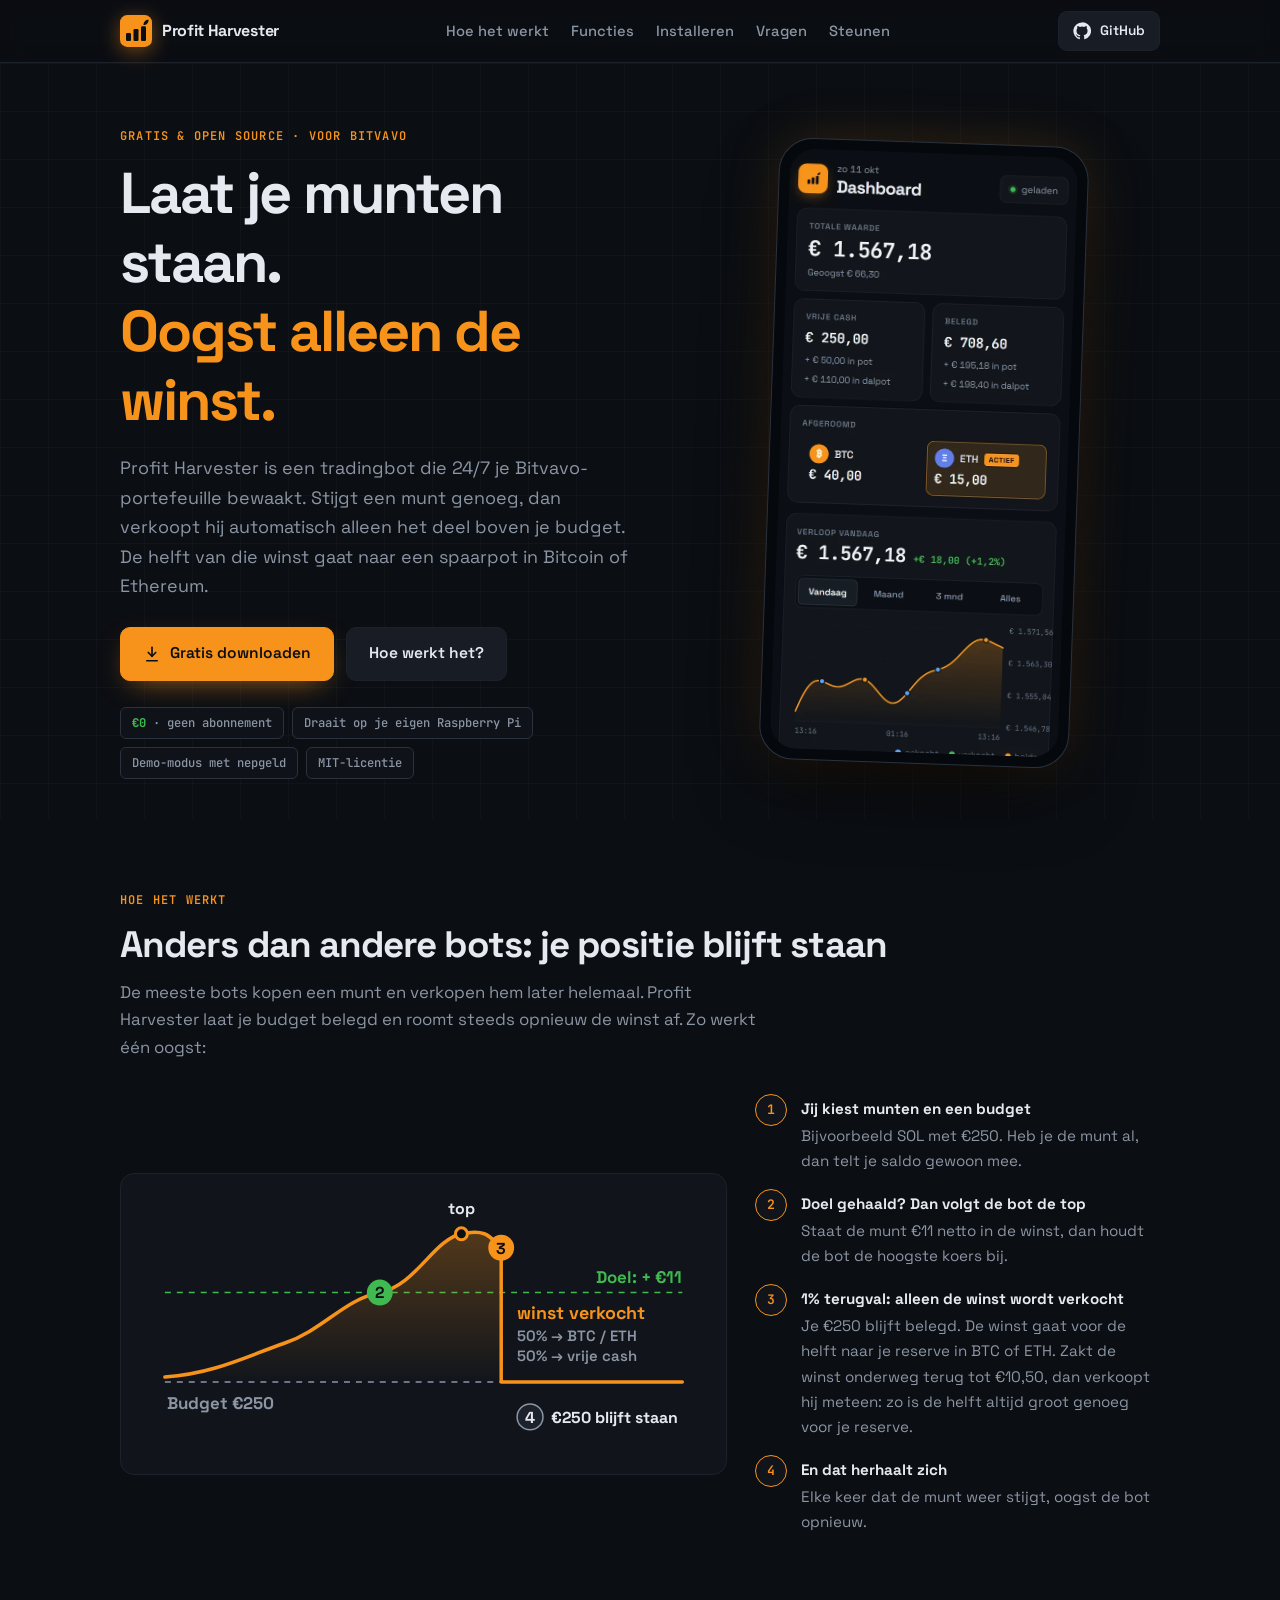
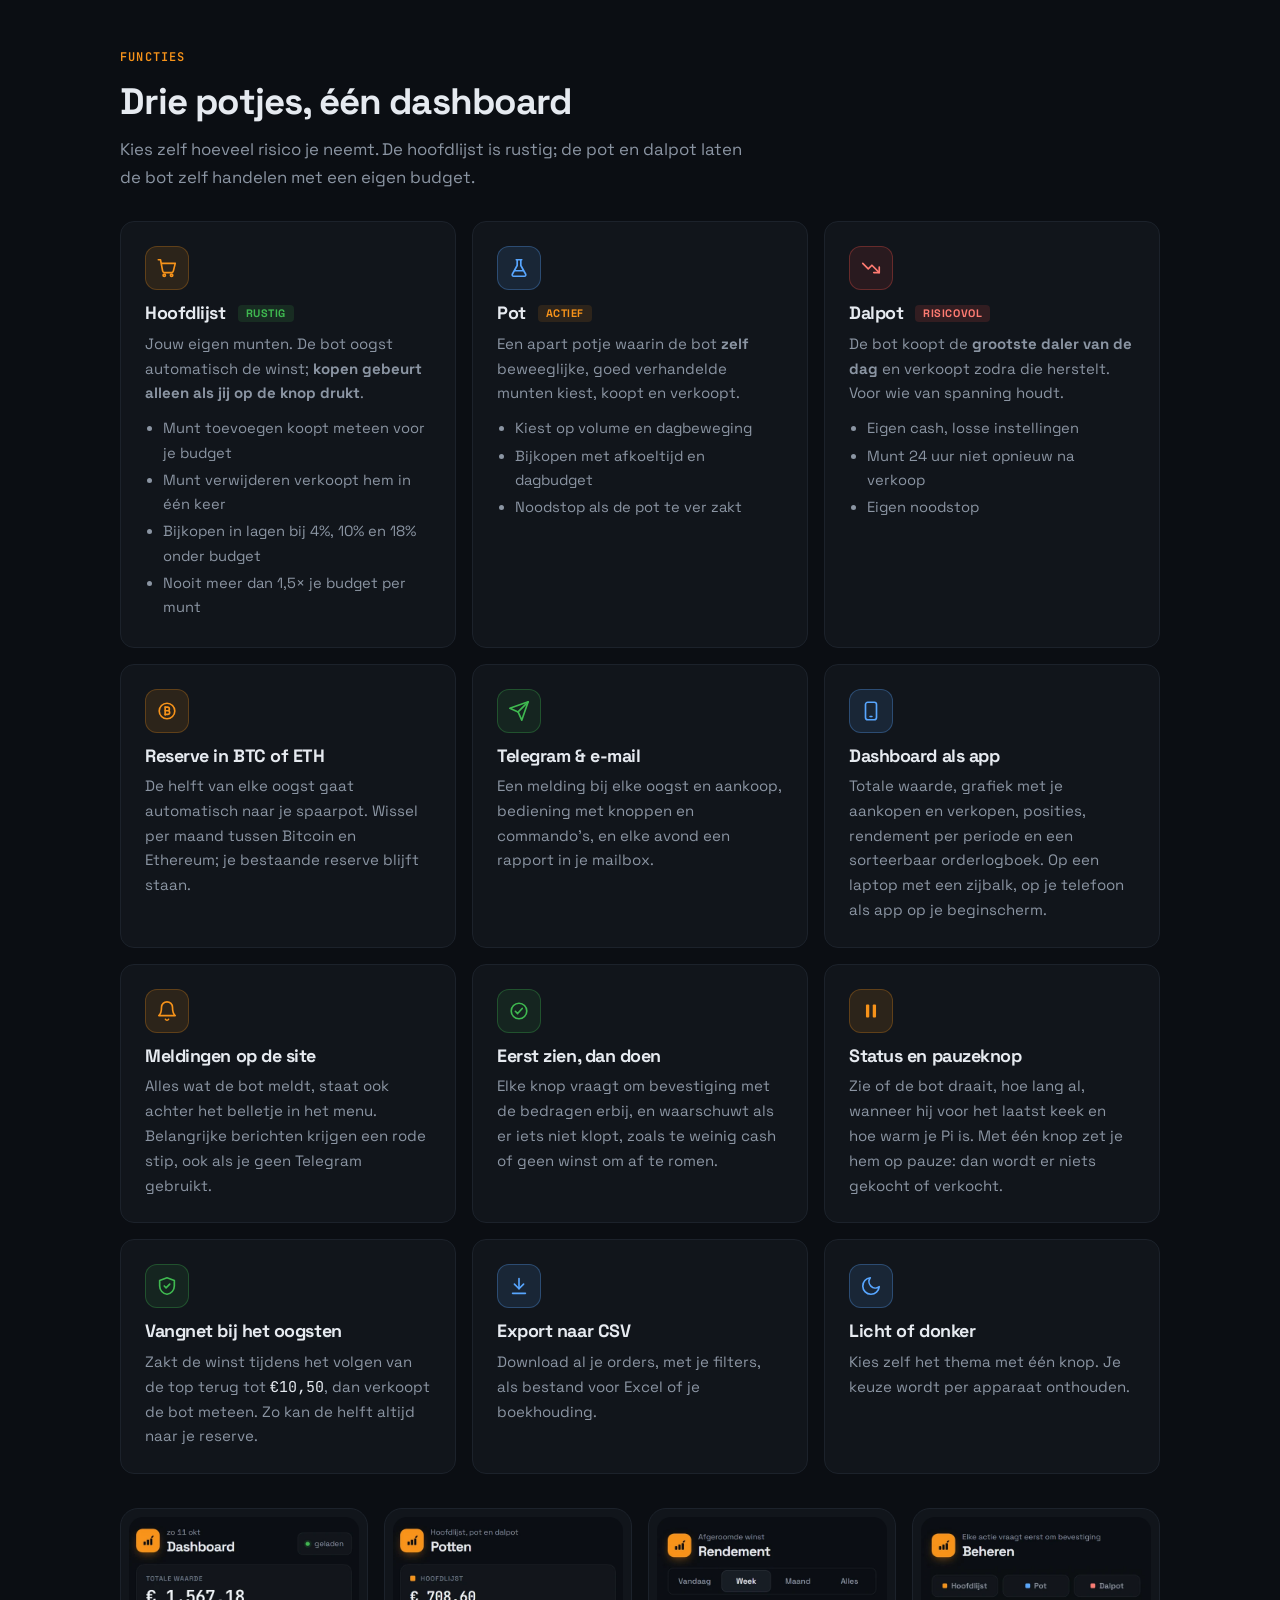
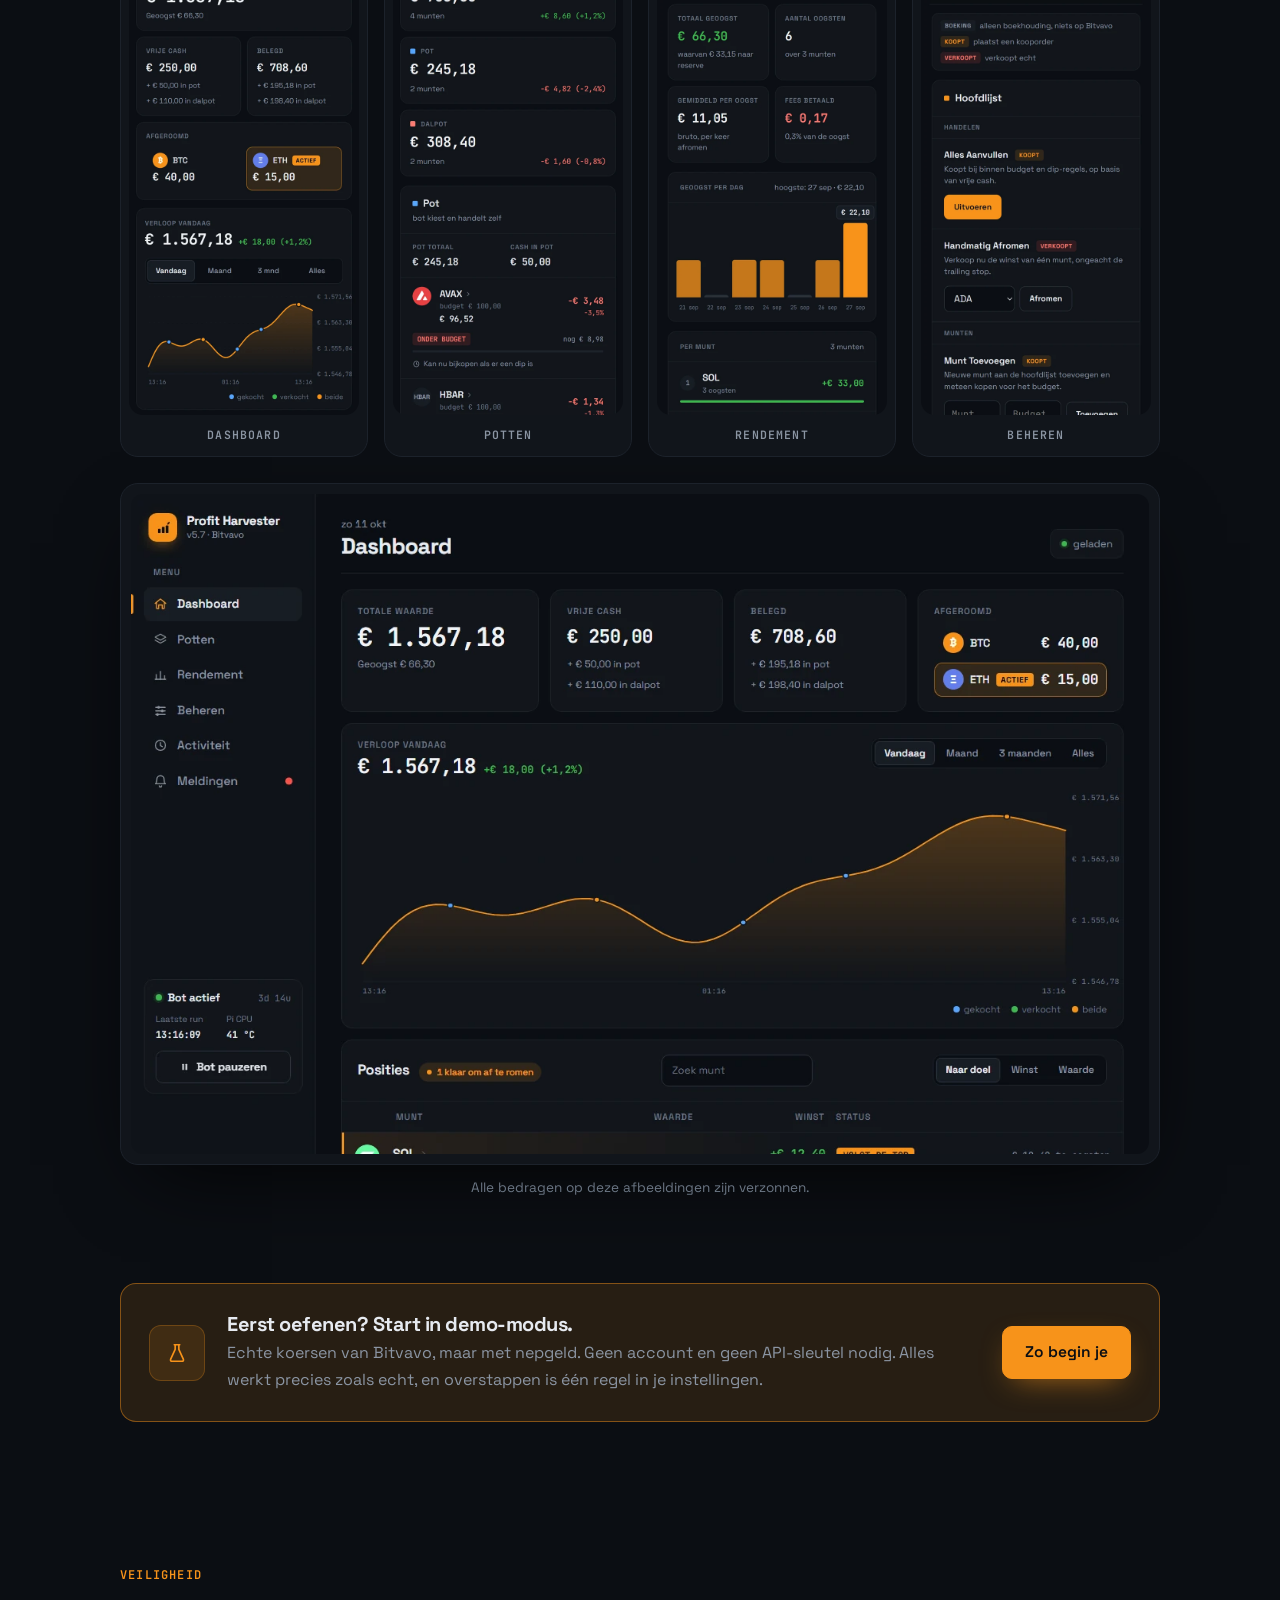
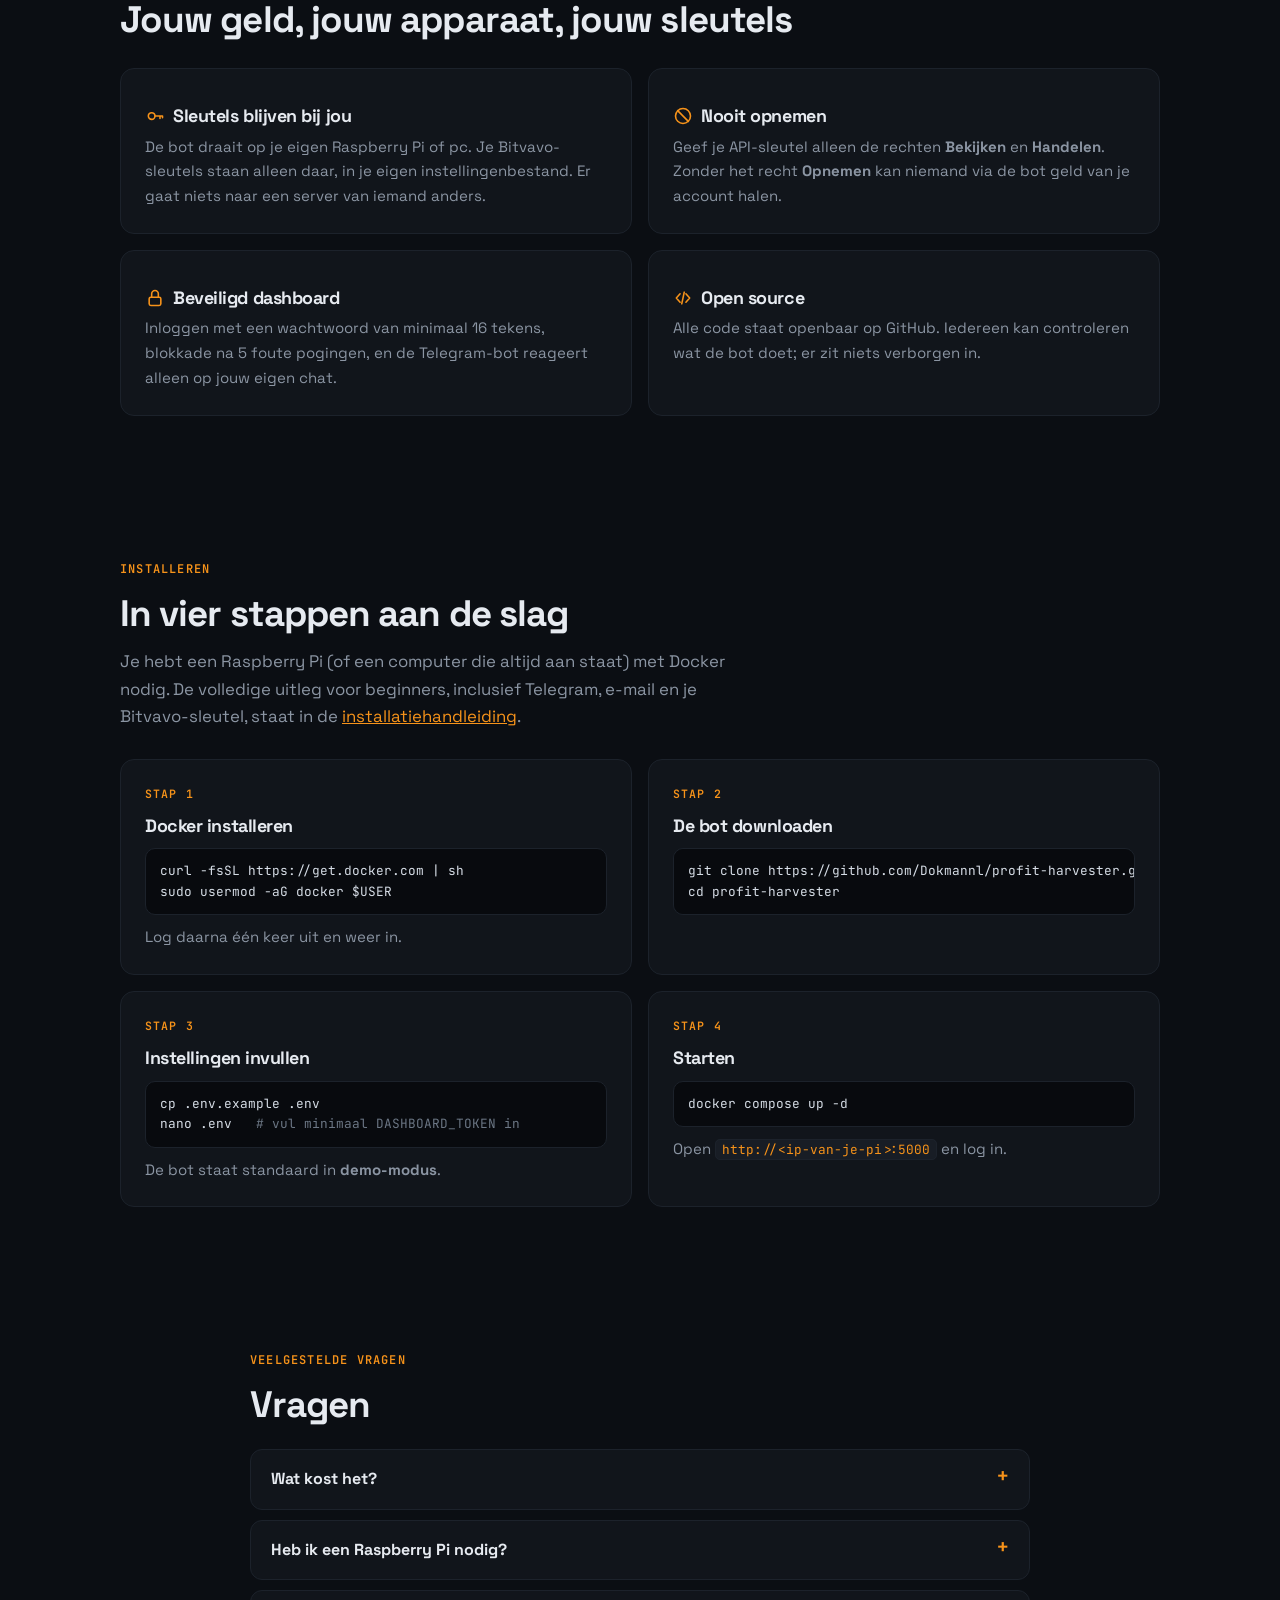
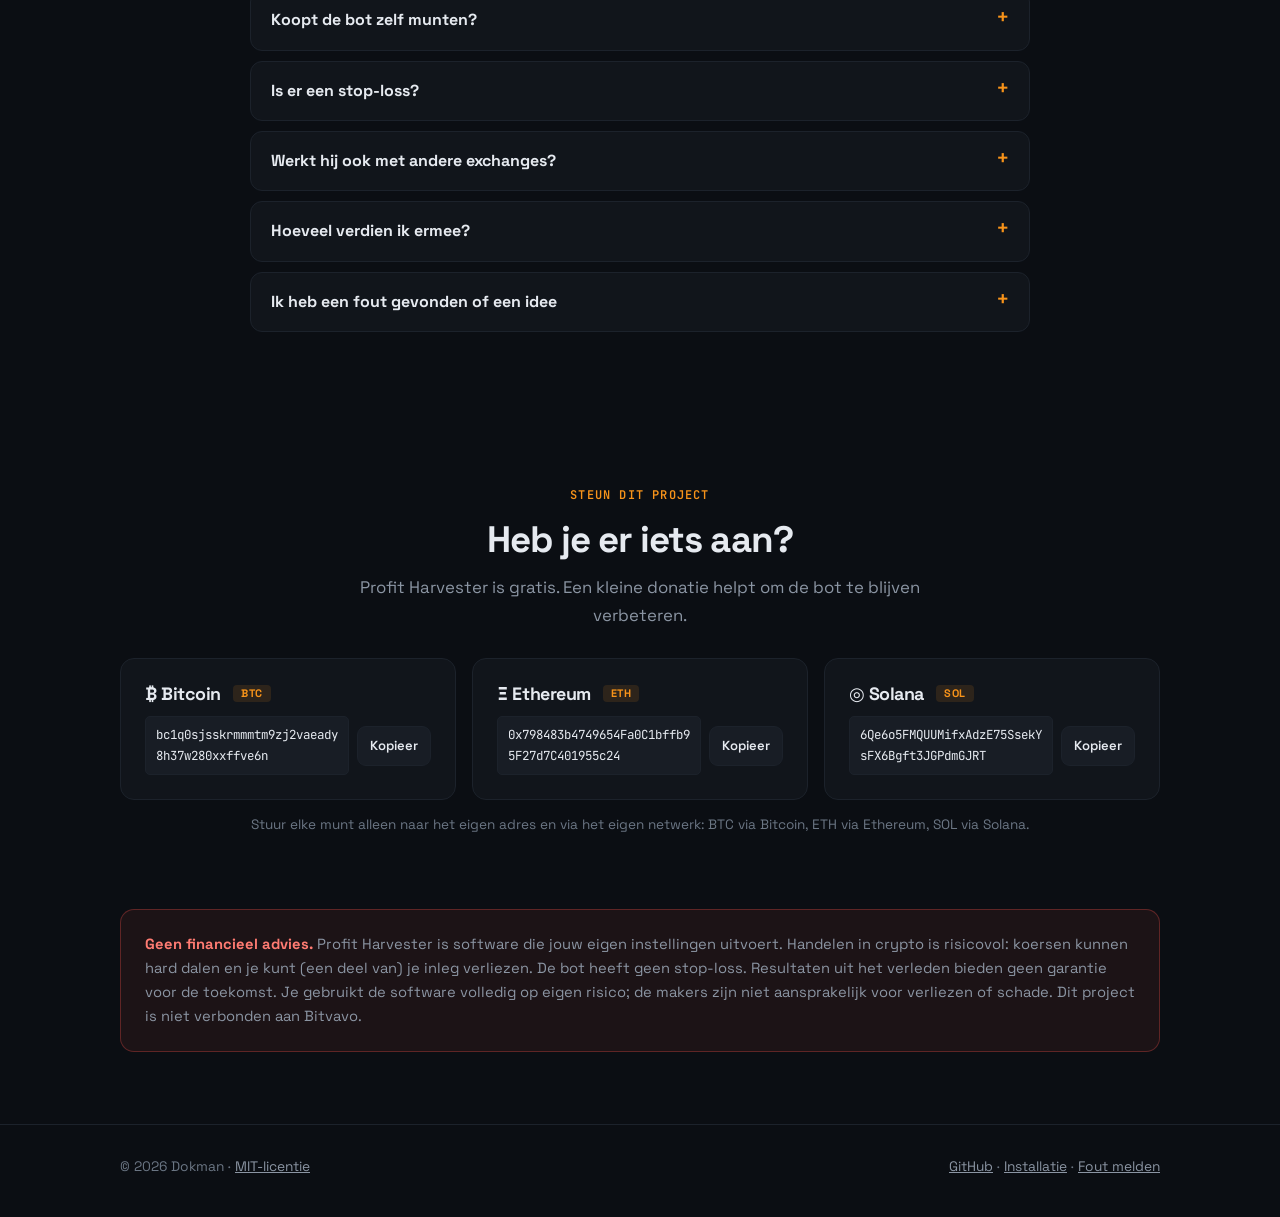
==== docs/index.html @ 3babc2d3 "Site: afbeeldingen niet meer uitrekken (height: auto) Co-Authored-By: Claude Opus 5.5 <noreply@anthr" ====
<!DOCTYPE html>
<html lang="nl">
<head>
<meta charset="UTF-8">
<meta name="viewport" content="width=device-width, initial-scale=1.0">
<meta name="color-scheme" content="dark">
<title>Profit Harvester: gratis Bitvavo-bot die alleen je winst oogst</title>
<meta name="description" content="Gratis, open-source tradingbot voor Bitvavo. Laat je munten staan en verkoopt automatisch alleen de winst. Met dashboard, Telegram, demo-modus en een reserve in BTC of ETH.">
<meta name="theme-color" content="#0B0E13">
<link rel="icon" href="img/favicon.svg" type="image/svg+xml">
<link rel="icon" href="img/icon-192.png" sizes="192x192">
<link rel="apple-touch-icon" href="img/icon-180.png">
<meta property="og:type" content="website">
<meta property="og:title" content="Profit Harvester: gratis Bitvavo-bot die alleen je winst oogst">
<meta property="og:description" content="Laat je munten staan en oogst automatisch alleen de winst. Gratis en open source, met demo-modus.">
<meta property="og:image" content="https://dokmannl.github.io/profit-harvester/img/deelbeeld.png">
<meta property="og:url" content="https://dokmannl.github.io/profit-harvester/">
<meta name="twitter:card" content="summary_large_image">
<link rel="preconnect" href="https://fonts.googleapis.com">
<link rel="preconnect" href="https://fonts.gstatic.com" crossorigin>
<link href="https://fonts.googleapis.com/css2?family=Space+Grotesk:wght@400;500;600;700&family=JetBrains+Mono:wght@400;500;600&display=swap" rel="stylesheet">
<style>
:root {
  --bg:       #0B0E13;
  --surface:  #11151B;
  --surface2: #181D25;
  --line:     #1C222B;
  --line2:    #2A323D;
  --text:     #E6EAF0;
  --dim:      #8B95A3;
  --dimmer:   #6B7684;
  --up:       #3FB950;
  --down:     #FF7B72;
  --gold:     #F7931A;
  --gold2:    #FFA53D;
  --goldsoft: rgba(247,147,26,.12);
  --blue:     #58A6FF;
  --mono:     'JetBrains Mono', ui-monospace, Consolas, monospace;
  --r:        14px;
  --shadow:   none;
}
* { box-sizing: border-box; margin: 0; padding: 0; }
html { scroll-behavior: smooth; }
body {
  background: radial-gradient(900px 520px at 85% -5%, rgba(247,147,26,.09) 0%, transparent 60%), var(--bg);
  color: var(--text);
  font-family: 'Space Grotesk', system-ui, -apple-system, sans-serif;
  font-size: 16px; line-height: 1.65;
  -webkit-font-smoothing: antialiased;
  overflow-x: hidden;
}
a { color: var(--gold); }
img { max-width: 100%; height: auto; display: block; }
.wrap { max-width: 1080px; margin: 0 auto; padding: 0 20px; }
section { padding: 72px 0; scroll-margin-top: 70px; }
h1, h2, h3 { letter-spacing: -0.025em; line-height: 1.2; }
h2 { font-size: clamp(1.6rem, 3.4vw, 2.3rem); font-weight: 700; margin-bottom: 12px; }
.lead { color: var(--dim); font-size: 1.05rem; max-width: 640px; }
.kicker { color: var(--gold); font-weight: 600; font-size: 0.75rem; letter-spacing: .1em; text-transform: uppercase; margin-bottom: 12px; font-family: var(--mono); }
.mid { text-align: center; }
.mid .lead { margin: 0 auto; }

/* ---------- navigatie ---------- */
.nav {
  position: sticky; top: 0; z-index: 50;
  background: rgba(11,14,19,.85); backdrop-filter: blur(10px); -webkit-backdrop-filter: blur(10px);
  border-bottom: 1px solid var(--line);
}
.nav .wrap { display: flex; align-items: center; justify-content: space-between; height: 62px; gap: 16px; }
.merk { display: flex; align-items: center; gap: 10px; color: var(--text); text-decoration: none; font-weight: 700; letter-spacing: -0.02em; }
.merk svg { width: 32px; height: 32px; filter: drop-shadow(0 4px 10px rgba(247,147,26,.45)); }
.nav ul { list-style: none; display: flex; gap: 22px; }
.nav ul a { color: var(--dim); text-decoration: none; font-size: 0.92rem; font-weight: 500; }
.nav ul a:hover { color: var(--text); }

/* ---------- knoppen ---------- */
.knop {
  display: inline-flex; align-items: center; gap: 9px;
  padding: 13px 22px; border-radius: 10px; min-height: 48px;
  font-weight: 600; font-size: 0.97rem; text-decoration: none;
  border: 1px solid var(--line); color: var(--text); background: var(--surface2);
  transition: transform .15s, background .15s, border-color .15s;
}
.knop:hover { transform: translateY(-1px); border-color: var(--line2); background: #1f252e; }
.knop.hoofd { background: var(--gold); border-color: var(--gold); color: #0B0E13; box-shadow: 0 10px 30px -12px rgba(247,147,26,.7); }
.knop.hoofd:hover { background: var(--gold2); border-color: var(--gold2); }
.knop svg { width: 18px; height: 18px; }
.knop.klein { padding: 8px 14px; font-size: 0.85rem; border-radius: 9px; min-height: 40px; }

/* ---------- hero ---------- */
.hero { padding: 64px 0 40px; background-image: linear-gradient(rgba(127,127,127,.05) 1px, transparent 1px), linear-gradient(90deg, rgba(127,127,127,.05) 1px, transparent 1px); background-size: 48px 48px; }
.hero .wrap { display: grid; grid-template-columns: 1.05fr .95fr; gap: 48px; align-items: center; }
.hero h1 { font-size: clamp(2.2rem, 5.2vw, 3.6rem); font-weight: 700; margin-bottom: 18px; letter-spacing: -0.035em; }
.hero h1 em { font-style: normal; color: var(--gold); }
.hero p { color: var(--dim); font-size: 1.12rem; margin-bottom: 26px; max-width: 540px; }
.knoppen { display: flex; gap: 12px; flex-wrap: wrap; }
.badges { display: flex; gap: 8px; flex-wrap: wrap; margin-top: 26px; }
.badge { font-size: 0.76rem; font-weight: 500; color: var(--dim); border: 1px solid var(--line2); background: rgba(17,21,27,.8); padding: 5px 11px; border-radius: 6px; font-family: var(--mono); }
.badge b { color: var(--up); }
.telefoon {
  justify-self: center; width: min(310px, 100%);
  border-radius: 34px; padding: 10px; background: #05080c;
  border: 1px solid var(--line2); box-shadow: 0 30px 80px -20px rgba(0,0,0,.9), 0 0 60px -10px rgba(247,147,26,.25);
  transform: rotate(2deg);
}
.telefoon img { border-radius: 26px; width: 100%; height: 600px; object-fit: cover; object-position: top; }

/* ---------- kaarten ---------- */
.raster { display: grid; gap: 16px; }
.raster > * { min-width: 0; }
.r3 { grid-template-columns: repeat(3, 1fr); }
.r2 { grid-template-columns: repeat(2, 1fr); }
.kaart {
  background: var(--surface); border: 1px solid var(--line); border-radius: var(--r);
  padding: 24px; box-shadow: var(--shadow);
}
.kaart h3 { font-size: 1.12rem; margin: 12px 0 8px; display: flex; align-items: center; gap: 8px; }
.kaart p { color: var(--dim); font-size: 0.94rem; }
.kaart ul { color: var(--dim); font-size: 0.92rem; margin: 10px 0 0 18px; }
.kaart li { margin: 3px 0; }
.icoon {
  width: 44px; height: 44px; border-radius: 12px; display: grid; place-items: center;
  background: var(--goldsoft); color: var(--gold); border: 1px solid rgba(247,147,26,.25);
}
.icoon svg { width: 22px; height: 22px; }
.icoon.blauw { background: rgba(88,166,255,.12); color: var(--blue); border-color: rgba(88,166,255,.3); }
.icoon.rood { background: rgba(248,81,73,.1); color: var(--down); border-color: rgba(248,81,73,.3); }
.icoon.groen { background: rgba(63,185,80,.1); color: var(--up); border-color: rgba(63,185,80,.3); }
.chip { display: inline-block; font-size: 0.68rem; font-weight: 700; padding: 2px 8px; border-radius: 4px; margin-left: 4px; text-transform: uppercase; letter-spacing: .05em; }
.chip.laag { color: var(--up); background: rgba(63,185,80,.14); }
.chip.mid { color: var(--gold); background: var(--goldsoft); }
.chip.hoog { color: var(--down); background: rgba(248,81,73,.14); }

/* ---------- hoe werkt oogsten ---------- */
.oogst { display: grid; grid-template-columns: 1.2fr .8fr; gap: 28px; align-items: center; margin-top: 34px; }
.oogst svg.diagram { width: 100%; height: auto; }
.stappen { list-style: none; counter-reset: s; }
.stappen li { counter-increment: s; position: relative; padding: 0 0 18px 46px; color: var(--dim); font-size: 0.95rem; }
.stappen li b { color: var(--text); display: block; margin-bottom: 2px; }
.stappen li::before {
  content: counter(s); position: absolute; left: 0; top: -2px;
  width: 30px; height: 30px; border-radius: 50%; display: grid; place-items: center;
  background: var(--surface); color: var(--gold); font-weight: 600; font-size: 0.82rem; border: 1.5px solid var(--gold); font-family: var(--mono);
}

/* ---------- screenshots ---------- */
.galerij { display: grid; grid-template-columns: repeat(4, 1fr); gap: 16px; margin-top: 34px; }
.galerij figure { background: var(--surface); border: 1px solid var(--line); border-radius: 18px; padding: 8px; }
.galerij img { border-radius: 14px; }
.galerij figcaption { text-align: center; color: var(--dim); font-size: 0.72rem; font-weight: 600; padding: 10px 0 4px; text-transform: uppercase; letter-spacing: .1em; font-family: var(--mono); }
.desktopshot { margin-top: 26px; background: var(--surface); border: 1px solid var(--line); border-radius: 18px; padding: 10px; box-shadow: 0 30px 80px -30px rgba(0,0,0,.9); }
.desktopshot img { border-radius: 12px; width: 100%; }

/* ---------- installatie ---------- */
.stapkaart { position: relative; }
.stapnr { font-size: 0.72rem; font-weight: 600; color: var(--gold); letter-spacing: .1em; text-transform: uppercase; font-family: var(--mono); }
pre {
  background: #080A0E; border: 1px solid var(--line); border-radius: 10px;
  padding: 12px 14px; margin-top: 12px; overflow-x: auto;
  font-family: var(--mono); font-size: 0.8rem; color: #D6DDE6; line-height: 1.6;
}
pre .c { color: var(--dimmer); }
code { font-family: var(--mono); font-size: 0.85em; background: var(--surface2); border: 1px solid var(--line); border-radius: 5px; padding: 1px 6px; color: var(--gold); }

/* ---------- demo banner ---------- */
.demo {
  display: grid; grid-template-columns: auto 1fr auto; gap: 22px; align-items: center;
  background: var(--goldsoft);
  border: 1px solid rgba(247,147,26,.45); border-radius: 16px; padding: 28px;
}
.demo h3 { font-size: 1.25rem; margin-bottom: 4px; }
.demo p { color: var(--dim); }
.demo .icoon { width: 56px; height: 56px; }

/* ---------- veelgesteld ---------- */
details {
  background: var(--surface); border: 1px solid var(--line); border-radius: 12px;
  padding: 16px 20px; margin-bottom: 10px;
}
details summary { cursor: pointer; font-weight: 700; list-style: none; display: flex; justify-content: space-between; gap: 12px; }
details summary::-webkit-details-marker { display: none; }
details summary::after { content: "+"; color: var(--gold); font-weight: 600; font-size: 1.2rem; line-height: 1; font-family: var(--mono); }
details[open] summary::after { content: "–"; }
details p { color: var(--dim); margin-top: 10px; font-size: 0.95rem; }

/* ---------- doneren ---------- */
.adres { display: flex; gap: 8px; align-items: center; margin-top: 12px; }
.adres code { flex: 1; min-width: 0; word-break: break-all; font-size: 0.78rem; padding: 8px 10px; color: var(--text); }
.adres button {
  font: inherit; font-size: 0.82rem; font-weight: 600; cursor: pointer; min-height: 40px;
  color: var(--text); background: var(--surface2); border: 1px solid var(--line); border-radius: 9px; padding: 8px 12px;
  white-space: nowrap;
}
.adres button:hover { border-color: var(--line2); }

/* ---------- disclaimer en voet ---------- */
.letop {
  background: rgba(248,81,73,.07); border: 1px solid rgba(248,81,73,.3); border-radius: 14px;
  padding: 22px 24px; color: var(--dim); font-size: 0.92rem;
}
.letop b { color: var(--down); }
footer { border-top: 1px solid var(--line); padding: 30px 0 40px; color: var(--dimmer); font-size: 0.86rem; }
footer .wrap { display: flex; justify-content: space-between; gap: 16px; flex-wrap: wrap; }
footer a { color: var(--dim); }

.cijfer { font-family: var(--mono); color: var(--text); }
.kaart h3 .icoonklein { width: 20px; height: 20px; color: var(--gold); flex-shrink: 0; }
.r4 { grid-template-columns: repeat(4, 1fr); }
@media (max-width: 900px) {
  .r4 { grid-template-columns: 1fr 1fr; }
  .hero .wrap { grid-template-columns: 1fr; gap: 36px; }
  .telefoon { transform: none; }
  .telefoon img { height: 520px; }
  .r3 { grid-template-columns: 1fr 1fr; }
  .oogst { grid-template-columns: 1fr; }
  .galerij { grid-template-columns: 1fr 1fr; }
  .nav ul { display: none; }
}
@media (max-width: 600px) {
  section { padding: 54px 0; }
  .wrap { padding: 0 16px; }
  .r3, .r2 { grid-template-columns: 1fr; }
  .demo { grid-template-columns: 1fr; text-align: left; }
  .knoppen { flex-direction: column; }
  .knoppen .knop { justify-content: center; }
  .nav .knop.klein span { display: none; }
}
</style>
</head>
<body>

<!-- ===================== NAVIGATIE ===================== -->
<nav class="nav">
  <div class="wrap">
    <a class="merk" href="#top"><svg viewBox="0 0 48 48" aria-hidden="true"><rect width="48" height="48" rx="11" fill="#F7931A"/><rect x="9" y="27" width="7.5" height="12" rx="2" fill="#0B0E13"/><rect x="20.25" y="21" width="7.5" height="18" rx="2" fill="#0B0E13"/><rect x="31.5" y="17" width="7.5" height="22" rx="2" fill="#0B0E13"/><path d="M35.25 15C35.25 10 38.5 7 43 7c0 4.5-3.25 8-7.75 8z" fill="#0B0E13"/></svg>Profit Harvester</a>
    <ul>
      <li><a href="#hoe">Hoe het werkt</a></li>
      <li><a href="#functies">Functies</a></li>
      <li><a href="#installeren">Installeren</a></li>
      <li><a href="#vragen">Vragen</a></li>
      <li><a href="#steun">Steunen</a></li>
    </ul>
    <a class="knop klein" href="https://github.com/Dokmannl/profit-harvester">
      <svg viewBox="0 0 24 24" fill="currentColor"><path d="M12 .5a11.5 11.5 0 0 0-3.64 22.41c.58.1.79-.25.79-.56v-2c-3.2.7-3.88-1.37-3.88-1.37-.53-1.33-1.28-1.69-1.28-1.69-1.05-.71.08-.7.08-.7 1.16.08 1.77 1.19 1.77 1.19 1.03 1.77 2.7 1.26 3.36.96.1-.75.4-1.26.73-1.55-2.56-.29-5.25-1.28-5.25-5.68 0-1.26.45-2.28 1.19-3.09-.12-.29-.52-1.46.11-3.05 0 0 .97-.31 3.17 1.18a11 11 0 0 1 5.77 0c2.2-1.49 3.17-1.18 3.17-1.18.63 1.59.23 2.76.11 3.05.74.81 1.19 1.83 1.19 3.09 0 4.41-2.7 5.38-5.27 5.67.41.36.78 1.06.78 2.14v3.17c0 .31.21.67.8.56A11.5 11.5 0 0 0 12 .5Z"/></svg>
      <span>GitHub</span>
    </a>
  </div>
</nav>

<!-- ===================== HERO ===================== -->
<header class="hero" id="top">
  <div class="wrap">
    <div>
      <div class="kicker">Gratis &amp; open source · voor Bitvavo</div>
      <h1>Laat je munten staan.<br><em>Oogst alleen de winst.</em></h1>
      <p>Profit Harvester is een tradingbot die 24/7 je Bitvavo-portefeuille bewaakt. Stijgt een munt genoeg,
        dan verkoopt hij automatisch alleen het deel boven je budget. De helft van die winst gaat naar een
        spaarpot in Bitcoin of Ethereum.</p>
      <div class="knoppen">
        <a class="knop hoofd" href="https://github.com/Dokmannl/profit-harvester">
          <svg viewBox="0 0 24 24" fill="none" stroke="currentColor" stroke-width="2.2" stroke-linecap="round" stroke-linejoin="round"><path d="M12 3v12"/><path d="m7 10 5 5 5-5"/><path d="M5 21h14"/></svg>
          Gratis downloaden
        </a>
        <a class="knop" href="#hoe">Hoe werkt het?</a>
      </div>
      <div class="badges">
        <span class="badge"><b>€0</b> · geen abonnement</span>
        <span class="badge">Draait op je eigen Raspberry Pi</span>
        <span class="badge">Demo-modus met nepgeld</span>
        <span class="badge">MIT-licentie</span>
      </div>
    </div>
    <div class="telefoon">
      <img src="img/dashboard-mobiel.webp" width="600" height="1298" alt="Het dashboard van Profit Harvester op een telefoon, met totale waarde, vrije cash, belegd, de reserve in BTC en ETH en een grafiek">
    </div>
  </div>
</header>

<!-- ===================== HOE HET WERKT ===================== -->
<section id="hoe">
  <div class="wrap">
    <div class="kicker">Hoe het werkt</div>
    <h2>Anders dan andere bots: je positie blijft staan</h2>
    <p class="lead">De meeste bots kopen een munt en verkopen hem later helemaal. Profit Harvester laat je budget
      belegd en roomt steeds opnieuw de winst af. Zo werkt één oogst:</p>

    <div class="oogst">
      <div class="kaart">
        <svg class="diagram" viewBox="0 30 560 245" role="img" aria-label="Grafiek: de waarde stijgt van het budget van €250 naar boven het doel van €261, volgt de top, en bij 1% terugval wordt de winst verkocht. Daarna staat de positie weer op €250.">
          <defs>
            <linearGradient id="vlak" x1="0" y1="0" x2="0" y2="1">
              <stop offset="0" stop-color="#F7931A" stop-opacity=".28"/>
              <stop offset="1" stop-color="#F7931A" stop-opacity="0"/>
            </linearGradient>
          </defs>
          <g font-family="Space Grotesk, system-ui, sans-serif">
          <!-- lijnen budget en doel -->
          <line x1="20" y1="215" x2="540" y2="215" stroke="#8B95A3" stroke-dasharray="6 6" stroke-width="1.5"/>
          <text x="22" y="242" fill="#8B95A3" font-size="17" font-weight="700">Budget €250</text>
          <line x1="20" y1="125" x2="540" y2="125" stroke="#3FB950" stroke-dasharray="6 6" stroke-width="1.5"/>
          <text x="540" y="115" fill="#3FB950" font-size="17" font-weight="700" text-anchor="end">Doel: + €11</text>
          <!-- koersverloop: stijgt, piek, 1% terug, winst eraf, blijft op budget -->
          <path d="M20 210 C 70 206, 100 190, 140 176 S 200 132, 236 125 S 290 72, 318 66 S 348 72, 358 80 L 358 215 L 540 215"
                fill="none" stroke="#F7931A" stroke-width="3.5" stroke-linecap="round" stroke-linejoin="round"/>
          <path d="M20 210 C 70 206, 100 190, 140 176 S 200 132, 236 125 S 290 72, 318 66 S 348 72, 358 80 L 358 215 L 20 215 Z" fill="url(#vlak)"/>
          <!-- top -->
          <circle cx="318" cy="66" r="6" fill="#0B0E13" stroke="#F7931A" stroke-width="3"/>
          <text x="318" y="46" fill="#E6EAF0" font-size="16" font-weight="700" text-anchor="middle">top</text>
          <!-- stap 2: doel gehaald -->
          <circle cx="236" cy="125" r="13" fill="#3FB950"/>
          <text x="236" y="131" fill="#0B0E13" font-size="16" font-weight="800" text-anchor="middle">2</text>
          <!-- stap 3: 1% terug, verkoop -->
          <circle cx="358" cy="80" r="13" fill="#F7931A"/>
          <text x="358" y="86" fill="#0B0E13" font-size="16" font-weight="800" text-anchor="middle">3</text>
          <!-- winst eraf -->
          <line x1="358" y1="96" x2="358" y2="208" stroke="#F7931A" stroke-width="2" stroke-dasharray="3 5"/>
          <text x="374" y="152" fill="#F7931A" font-size="18" font-weight="800">winst verkocht</text>
          <text x="374" y="174" fill="#8B95A3" font-size="15" font-weight="600">50% → BTC / ETH</text>
          <text x="374" y="194" fill="#8B95A3" font-size="15" font-weight="600">50% → vrije cash</text>
          <!-- stap 4: budget blijft -->
          <circle cx="387" cy="250" r="13" fill="#1C222B" stroke="#8B95A3" stroke-width="1.5"/>
          <text x="387" y="256" fill="#E6EAF0" font-size="16" font-weight="800" text-anchor="middle">4</text>
          <text x="408" y="256" fill="#E6EAF0" font-size="16" font-weight="700">€250 blijft staan</text>
          </g>
        </svg>
      </div>
      <ol class="stappen">
        <li><b>Jij kiest munten en een budget</b>Bijvoorbeeld SOL met €250. Heb je de munt al, dan telt je saldo gewoon mee.</li>
        <li><b>Doel gehaald? Dan volgt de bot de top</b>Staat de munt €11 netto in de winst, dan houdt de bot de hoogste koers bij.</li>
        <li><b>1% terugval: alleen de winst wordt verkocht</b>Je €250 blijft belegd. De winst gaat voor de helft naar je reserve in BTC of ETH. Zakt de winst onderweg terug tot €10,50, dan verkoopt hij meteen: zo is de helft altijd groot genoeg voor je reserve.</li>
        <li><b>En dat herhaalt zich</b>Elke keer dat de munt weer stijgt, oogst de bot opnieuw.</li>
      </ol>
    </div>
  </div>
</section>

<!-- ===================== FUNCTIES ===================== -->
<section id="functies" style="padding-top:24px">
  <div class="wrap">
    <div class="kicker">Functies</div>
    <h2>Drie potjes, één dashboard</h2>
    <p class="lead">Kies zelf hoeveel risico je neemt. De hoofdlijst is rustig; de pot en dalpot laten de bot zelf
      handelen met een eigen budget.</p>

    <div class="raster r3" style="margin-top:30px">
      <div class="kaart">
        <div class="icoon"><svg viewBox="0 0 24 24" fill="none" stroke="currentColor" stroke-width="1.8" stroke-linecap="round" stroke-linejoin="round"><circle cx="9" cy="20" r="1.3"/><circle cx="17" cy="20" r="1.3"/><path d="M2.5 3h2.4l2.4 12.4a2 2 0 0 0 2 1.6h7.6a2 2 0 0 0 2-1.6L21 7H6"/></svg></div>
        <h3>Hoofdlijst <span class="chip laag">rustig</span></h3>
        <p>Jouw eigen munten. De bot oogst automatisch de winst; <b>kopen gebeurt alleen als jij op de knop drukt</b>.</p>
        <ul>
          <li>Munt toevoegen koopt meteen voor je budget</li>
          <li>Munt verwijderen verkoopt hem in één keer</li>
          <li>Bijkopen in lagen bij 4%, 10% en 18% onder budget</li>
          <li>Nooit meer dan 1,5× je budget per munt</li>
        </ul>
      </div>
      <div class="kaart">
        <div class="icoon blauw"><svg viewBox="0 0 24 24" fill="none" stroke="currentColor" stroke-width="1.8" stroke-linecap="round" stroke-linejoin="round"><path d="M9 3h6"/><path d="M10 3v6.3L4.7 18.8A1.6 1.6 0 0 0 6.1 21h11.8a1.6 1.6 0 0 0 1.4-2.2L14 9.3V3"/><line x1="7.6" y1="15" x2="16.4" y2="15"/></svg></div>
        <h3>Pot <span class="chip mid">actief</span></h3>
        <p>Een apart potje waarin de bot <b>zelf</b> beweeglijke, goed verhandelde munten kiest, koopt en verkoopt.</p>
        <ul>
          <li>Kiest op volume en dagbeweging</li>
          <li>Bijkopen met afkoeltijd en dagbudget</li>
          <li>Noodstop als de pot te ver zakt</li>
        </ul>
      </div>
      <div class="kaart">
        <div class="icoon rood"><svg viewBox="0 0 24 24" fill="none" stroke="currentColor" stroke-width="1.8" stroke-linecap="round" stroke-linejoin="round"><polyline points="3,7 9,13 13,9 21,17"/><polyline points="21,11 21,17 15,17"/></svg></div>
        <h3>Dalpot <span class="chip hoog">risicovol</span></h3>
        <p>De bot koopt de <b>grootste daler van de dag</b> en verkoopt zodra die herstelt. Voor wie van spanning houdt.</p>
        <ul>
          <li>Eigen cash, losse instellingen</li>
          <li>Munt 24 uur niet opnieuw na verkoop</li>
          <li>Eigen noodstop</li>
        </ul>
      </div>
    </div>

    <div class="raster r3" style="margin-top:16px">
      <div class="kaart">
        <div class="icoon"><svg viewBox="0 0 24 24" fill="none" stroke="currentColor" stroke-width="1.8" stroke-linecap="round" stroke-linejoin="round"><circle cx="12" cy="12" r="8.5"/><path d="M10 7.7v8.6"/><path d="M10 7.7h2.6a2 2 0 0 1 0 4H10m0 0h2.9a2 2 0 0 1 0 4H10"/></svg></div>
        <h3>Reserve in BTC of ETH</h3>
        <p>De helft van elke oogst gaat automatisch naar je spaarpot. Wissel per maand tussen Bitcoin en Ethereum; je
          bestaande reserve blijft staan.</p>
      </div>
      <div class="kaart">
        <div class="icoon groen"><svg viewBox="0 0 24 24" fill="none" stroke="currentColor" stroke-width="1.8" stroke-linecap="round" stroke-linejoin="round"><path d="M22 2 11 13"/><path d="M22 2 15 22l-4-9-9-4 20-7Z"/></svg></div>
        <h3>Telegram &amp; e-mail</h3>
        <p>Een melding bij elke oogst en aankoop, bediening met knoppen en commando's, en elke avond een
          rapport in je mailbox.</p>
      </div>
      <div class="kaart">
        <div class="icoon blauw"><svg viewBox="0 0 24 24" fill="none" stroke="currentColor" stroke-width="1.8" stroke-linecap="round" stroke-linejoin="round"><rect x="6" y="2.5" width="12" height="19" rx="2.5"/><line x1="11" y1="18" x2="13" y2="18"/></svg></div>
        <h3>Dashboard als app</h3>
        <p>Totale waarde, grafiek met je aankopen en verkopen, posities, rendement per periode en een
          sorteerbaar orderlogboek. Op een laptop met een zijbalk, op je telefoon als app op je beginscherm.</p>
      </div>
    </div>

    <div class="raster r3" style="margin-top:16px">
      <div class="kaart">
        <div class="icoon"><svg viewBox="0 0 24 24" fill="none" stroke="currentColor" stroke-width="1.8" stroke-linecap="round" stroke-linejoin="round"><path d="M6 8a6 6 0 1 1 12 0c0 7 3 9 3 9H3s3-2 3-9"/><path d="M10.3 21a1.9 1.9 0 0 0 3.4 0"/></svg></div>
        <h3>Meldingen op de site</h3>
        <p>Alles wat de bot meldt, staat ook achter het belletje in het menu. Belangrijke berichten krijgen een
          rode stip, ook als je geen Telegram gebruikt.</p>
      </div>
      <div class="kaart">
        <div class="icoon groen"><svg viewBox="0 0 24 24" fill="none" stroke="currentColor" stroke-width="1.8" stroke-linecap="round" stroke-linejoin="round"><circle cx="12" cy="12" r="8.5"/><path d="M8 12.3l2.5 2.5 5-5.6"/></svg></div>
        <h3>Eerst zien, dan doen</h3>
        <p>Elke knop vraagt om bevestiging met de bedragen erbij, en waarschuwt als er iets niet klopt, zoals te
          weinig cash of geen winst om af te romen.</p>
      </div>
      <div class="kaart">
        <div class="icoon"><svg viewBox="0 0 24 24" fill="currentColor"><rect x="6.5" y="5" width="3.6" height="14" rx="1"/><rect x="13.9" y="5" width="3.6" height="14" rx="1"/></svg></div>
        <h3>Status en pauzeknop</h3>
        <p>Zie of de bot draait, hoe lang al, wanneer hij voor het laatst keek en hoe warm je Pi is. Met één knop
          zet je hem op pauze: dan wordt er niets gekocht of verkocht.</p>
      </div>
    </div>

    <div class="raster r3" style="margin-top:16px">
      <div class="kaart">
        <div class="icoon groen"><svg viewBox="0 0 24 24" fill="none" stroke="currentColor" stroke-width="1.8" stroke-linecap="round" stroke-linejoin="round"><path d="M12 3 4 6v6c0 4.5 3.4 8.3 8 9 4.6-.7 8-4.5 8-9V6z"/><path d="m9 12 2 2 4-4"/></svg></div>
        <h3>Vangnet bij het oogsten</h3>
        <p>Zakt de winst tijdens het volgen van de top terug tot <span class="cijfer">€10,50</span>, dan verkoopt de bot
          meteen. Zo kan de helft altijd naar je reserve.</p>
      </div>
      <div class="kaart">
        <div class="icoon blauw"><svg viewBox="0 0 24 24" fill="none" stroke="currentColor" stroke-width="1.8" stroke-linecap="round" stroke-linejoin="round"><path d="M12 4v11"/><polyline points="7 10 12 15 17 10"/><path d="M5 20h14"/></svg></div>
        <h3>Export naar CSV</h3>
        <p>Download al je orders, met je filters, als bestand voor Excel of je boekhouding.</p>
      </div>
      <div class="kaart">
        <div class="icoon blauw"><svg viewBox="0 0 24 24" fill="none" stroke="currentColor" stroke-width="1.8" stroke-linecap="round" stroke-linejoin="round"><path d="M21 12.8A9 9 0 1 1 11.2 3a7 7 0 0 0 9.8 9.8z"/></svg></div>
        <h3>Licht of donker</h3>
        <p>Kies zelf het thema met één knop. Je keuze wordt per apparaat onthouden.</p>
      </div>
    </div>

    <div class="galerij">
      <figure><img src="img/dashboard-mobiel.webp" width="600" height="1298" loading="lazy" alt="Dashboard"><figcaption>Dashboard</figcaption></figure>
      <figure><img src="img/potten-mobiel.webp" width="600" height="1298" loading="lazy" alt="Potten-pagina met hoofdlijst, pot en dalpot"><figcaption>Potten</figcaption></figure>
      <figure><img src="img/rendement-mobiel.webp" width="600" height="1298" loading="lazy" alt="Rendement per week met oogsten per dag"><figcaption>Rendement</figcaption></figure>
      <figure><img src="img/beheren-mobiel.webp" width="600" height="1298" loading="lazy" alt="Beheren-pagina met knoppen voor de hoofdlijst en reserve"><figcaption>Beheren</figcaption></figure>
    </div>
    <div class="desktopshot">
      <img src="img/dashboard-desktop.webp" width="1280" height="830" loading="lazy" alt="Het dashboard op een laptop: zijbalk met menu en status links, kaarten met totale waarde, cash, belegd en reserve, en een grafiek met stippen voor kopen en verkopen">
    </div>
    <p class="mid" style="color:var(--dimmer);font-size:.85rem;margin-top:12px">Alle bedragen op deze afbeeldingen zijn verzonnen.</p>
  </div>
</section>

<!-- ===================== DEMO ===================== -->
<section style="padding-top:12px">
  <div class="wrap">
    <div class="demo">
      <div class="icoon"><svg viewBox="0 0 24 24" fill="none" stroke="currentColor" stroke-width="1.8" stroke-linecap="round" stroke-linejoin="round"><path d="M9 3h6"/><path d="M10 3v5L5 19a1.5 1.5 0 0 0 1.4 2h11.2A1.5 1.5 0 0 0 19 19l-5-11V3"/></svg></div>
      <div>
        <h3>Eerst oefenen? Start in demo-modus.</h3>
        <p>Echte koersen van Bitvavo, maar met nepgeld. Geen account en geen API-sleutel nodig. Alles werkt precies
          zoals echt, en overstappen is één regel in je instellingen.</p>
      </div>
      <a class="knop hoofd" href="#installeren">Zo begin je</a>
    </div>
  </div>
</section>

<!-- ===================== VEILIGHEID ===================== -->
<section id="veilig">
  <div class="wrap">
    <div class="kicker">Veiligheid</div>
    <h2>Jouw geld, jouw apparaat, jouw sleutels</h2>
    <div class="raster r2" style="margin-top:26px">
      <div class="kaart">
        <h3><svg class="icoonklein" viewBox="0 0 24 24" fill="none" stroke="currentColor" stroke-width="1.9" stroke-linecap="round" stroke-linejoin="round"><circle cx="8" cy="12" r="4"/><path d="M12 12h9M18 12v3M21 12v2"/></svg>Sleutels blijven bij jou</h3>
        <p>De bot draait op je eigen Raspberry Pi of pc. Je Bitvavo-sleutels staan alleen daar, in je eigen
          instellingenbestand. Er gaat niets naar een server van iemand anders.</p>
      </div>
      <div class="kaart">
        <h3><svg class="icoonklein" viewBox="0 0 24 24" fill="none" stroke="currentColor" stroke-width="1.9" stroke-linecap="round"><circle cx="12" cy="12" r="9"/><path d="m5.6 5.6 12.8 12.8"/></svg>Nooit opnemen</h3>
        <p>Geef je API-sleutel alleen de rechten <b>Bekijken</b> en <b>Handelen</b>. Zonder het recht
          <b>Opnemen</b> kan niemand via de bot geld van je account halen.</p>
      </div>
      <div class="kaart">
        <h3><svg class="icoonklein" viewBox="0 0 24 24" fill="none" stroke="currentColor" stroke-width="1.9" stroke-linecap="round" stroke-linejoin="round"><rect x="5" y="11" width="14" height="10" rx="2"/><path d="M8 11V7a4 4 0 0 1 8 0v4"/></svg>Beveiligd dashboard</h3>
        <p>Inloggen met een wachtwoord van minimaal 16 tekens, blokkade na 5 foute pogingen, en de Telegram-bot
          reageert alleen op jouw eigen chat.</p>
      </div>
      <div class="kaart">
        <h3><svg class="icoonklein" viewBox="0 0 24 24" fill="none" stroke="currentColor" stroke-width="1.9" stroke-linecap="round" stroke-linejoin="round"><path d="M8.5 7 4 12l4.5 5M15.5 7 20 12l-4.5 5M13.5 5l-3 14"/></svg>Open source</h3>
        <p>Alle code staat openbaar op GitHub. Iedereen kan controleren wat de bot doet; er zit niets verborgen in.</p>
      </div>
    </div>
  </div>
</section>

<!-- ===================== INSTALLEREN ===================== -->
<section id="installeren">
  <div class="wrap">
    <div class="kicker">Installeren</div>
    <h2>In vier stappen aan de slag</h2>
    <p class="lead">Je hebt een Raspberry Pi (of een computer die altijd aan staat) met Docker nodig. De volledige
      uitleg voor beginners, inclusief Telegram, e-mail en je Bitvavo-sleutel, staat in de
      <a href="https://github.com/Dokmannl/profit-harvester/blob/main/INSTALLATIE.md">installatiehandleiding</a>.</p>

    <div class="raster r2" style="margin-top:28px">
      <div class="kaart stapkaart">
        <div class="stapnr">Stap 1</div>
        <h3>Docker installeren</h3>
        <pre>curl -fsSL https://get.docker.com | sh
sudo usermod -aG docker $USER</pre>
        <p style="margin-top:10px">Log daarna één keer uit en weer in.</p>
      </div>
      <div class="kaart stapkaart">
        <div class="stapnr">Stap 2</div>
        <h3>De bot downloaden</h3>
        <pre>git clone https://github.com/Dokmannl/profit-harvester.git
cd profit-harvester</pre>
      </div>
      <div class="kaart stapkaart">
        <div class="stapnr">Stap 3</div>
        <h3>Instellingen invullen</h3>
        <pre>cp .env.example .env
nano .env   <span class="c"># vul minimaal DASHBOARD_TOKEN in</span></pre>
        <p style="margin-top:10px">De bot staat standaard in <b>demo-modus</b>.</p>
      </div>
      <div class="kaart stapkaart">
        <div class="stapnr">Stap 4</div>
        <h3>Starten</h3>
        <pre>docker compose up -d</pre>
        <p style="margin-top:10px">Open <code>http://&lt;ip-van-je-pi&gt;:5000</code> en log in.</p>
      </div>
    </div>
  </div>
</section>

<!-- ===================== VRAGEN ===================== -->
<section id="vragen">
  <div class="wrap" style="max-width:820px">
    <div class="kicker">Veelgestelde vragen</div>
    <h2>Vragen</h2>
    <div style="margin-top:22px">
      <details>
        <summary>Wat kost het?</summary>
        <p>Niets. Profit Harvester is gratis en open source (MIT-licentie). Je betaalt alleen de gewone handelskosten
          van Bitvavo. Een donatie wordt gewaardeerd, maar is nooit verplicht.</p>
      </details>
      <details>
        <summary>Heb ik een Raspberry Pi nodig?</summary>
        <p>Een Pi is ideaal: zuinig, stil en altijd aan. Een gewone pc of server met Linux, Windows of macOS werkt
          ook, met of zonder Docker.</p>
      </details>
      <details>
        <summary>Koopt de bot zelf munten?</summary>
        <p>Voor de hoofdlijst alleen als jij het vraagt: bij "Munt toevoegen" koopt hij meteen voor het budget dat je
          invult, en bij "Alles aanvullen" vult hij munten onder hun budget bij. Uit zichzelf koopt hij daar nooit. De pot
          en dalpot kopen wel zelf, maar alleen met het geld dat jij daar bewust in stort.</p>
      </details>
      <details>
        <summary>Is er een stop-loss?</summary>
        <p>Nee. Daalt een munt, dan verkoopt de bot niet met verlies; hij wacht tot de munt herstelt. Dat past bij
          het idee van lang aanhouden en winst oogsten, maar het betekent ook dat een munt lang onder water kan staan.</p>
      </details>
      <details>
        <summary>Werkt hij ook met andere exchanges?</summary>
        <p>Nee, Profit Harvester is speciaal gemaakt voor Bitvavo en handelt in EUR-markten.</p>
      </details>
      <details>
        <summary>Hoeveel verdien ik ermee?</summary>
        <p>Dat kan niemand beloven. Het hangt af van de markt, je munten en je instellingen. De bot oogst alleen als
          munten stijgen. Probeer het eerst in demo-modus en begin daarna klein.</p>
      </details>
      <details>
        <summary>Ik heb een fout gevonden of een idee</summary>
        <p>Meld het via <a href="https://github.com/Dokmannl/profit-harvester/issues">Issues op GitHub</a>. Een
          beveiligingsprobleem meld je liever privé via het tabblad
          <a href="https://github.com/Dokmannl/profit-harvester/security">Security</a>.</p>
      </details>
    </div>
  </div>
</section>

<!-- ===================== STEUN ===================== -->
<section id="steun">
  <div class="wrap">
    <div class="mid">
      <div class="kicker">Steun dit project</div>
      <h2>Heb je er iets aan?</h2>
      <p class="lead">Profit Harvester is gratis. Een kleine donatie helpt om de bot te blijven verbeteren.</p>
    </div>
    <div class="raster r3" style="margin-top:28px">
      <div class="kaart">
        <h3 style="margin-top:0">₿ Bitcoin <span class="chip mid">BTC</span></h3>
        <div class="adres"><code id="a-btc">bc1q0sjsskrmmmtm9zj2vaeady8h37w280xxffve6n</code><button type="button" data-doel="a-btc">Kopieer</button></div>
      </div>
      <div class="kaart">
        <h3 style="margin-top:0">Ξ Ethereum <span class="chip mid">ETH</span></h3>
        <div class="adres"><code id="a-eth">0x798483b4749654Fa0C1bffb95F27d7C401955c24</code><button type="button" data-doel="a-eth">Kopieer</button></div>
      </div>
      <div class="kaart">
        <h3 style="margin-top:0">◎ Solana <span class="chip mid">SOL</span></h3>
        <div class="adres"><code id="a-sol">6Qe6o5FMQUUMifxAdzE75SsekYsFX6Bgft3JGPdmGJRT</code><button type="button" data-doel="a-sol">Kopieer</button></div>
      </div>
    </div>
    <p class="mid" style="color:var(--dimmer);font-size:.85rem;margin-top:14px">Stuur elke munt alleen naar het eigen
      adres en via het eigen netwerk: BTC via Bitcoin, ETH via Ethereum, SOL via Solana.</p>
  </div>
</section>

<!-- ===================== DISCLAIMER ===================== -->
<section style="padding-top:0">
  <div class="wrap">
    <div class="letop">
      <b>Geen financieel advies.</b> Profit Harvester is software die jouw eigen instellingen uitvoert. Handelen in
      crypto is risicovol: koersen kunnen hard dalen en je kunt (een deel van) je inleg verliezen. De bot heeft geen
      stop-loss. Resultaten uit het verleden bieden geen garantie voor de toekomst. Je gebruikt de software volledig op
      eigen risico; de makers zijn niet aansprakelijk voor verliezen of schade. Dit project is niet verbonden aan Bitvavo.
    </div>
  </div>
</section>

<footer>
  <div class="wrap">
    <div>© 2026 Dokman · <a href="https://github.com/Dokmannl/profit-harvester/blob/main/LICENSE">MIT-licentie</a></div>
    <div><a href="https://github.com/Dokmannl/profit-harvester">GitHub</a> · <a href="https://github.com/Dokmannl/profit-harvester/blob/main/INSTALLATIE.md">Installatie</a> · <a href="https://github.com/Dokmannl/profit-harvester/issues">Fout melden</a></div>
  </div>
</footer>

<script>
  // Kopieerknoppen bij de donatie-adressen
  document.querySelectorAll(".adres button").forEach(function (knop) {
    knop.addEventListener("click", function () {
      var tekst = document.getElementById(knop.dataset.doel).textContent.trim();
      var klaar = function () {
        knop.textContent = "Gekopieerd ✓";
        setTimeout(function () { knop.textContent = "Kopieer"; }, 2000);
      };
      if (navigator.clipboard && window.isSecureContext) {
        navigator.clipboard.writeText(tekst).then(klaar);
      } else {
        var veld = document.createElement("textarea");
        veld.value = tekst; document.body.appendChild(veld); veld.select();
        try { document.execCommand("copy"); klaar(); } catch (e) {}
        veld.remove();
      }
    });
  });
</script>
</body>
</html>
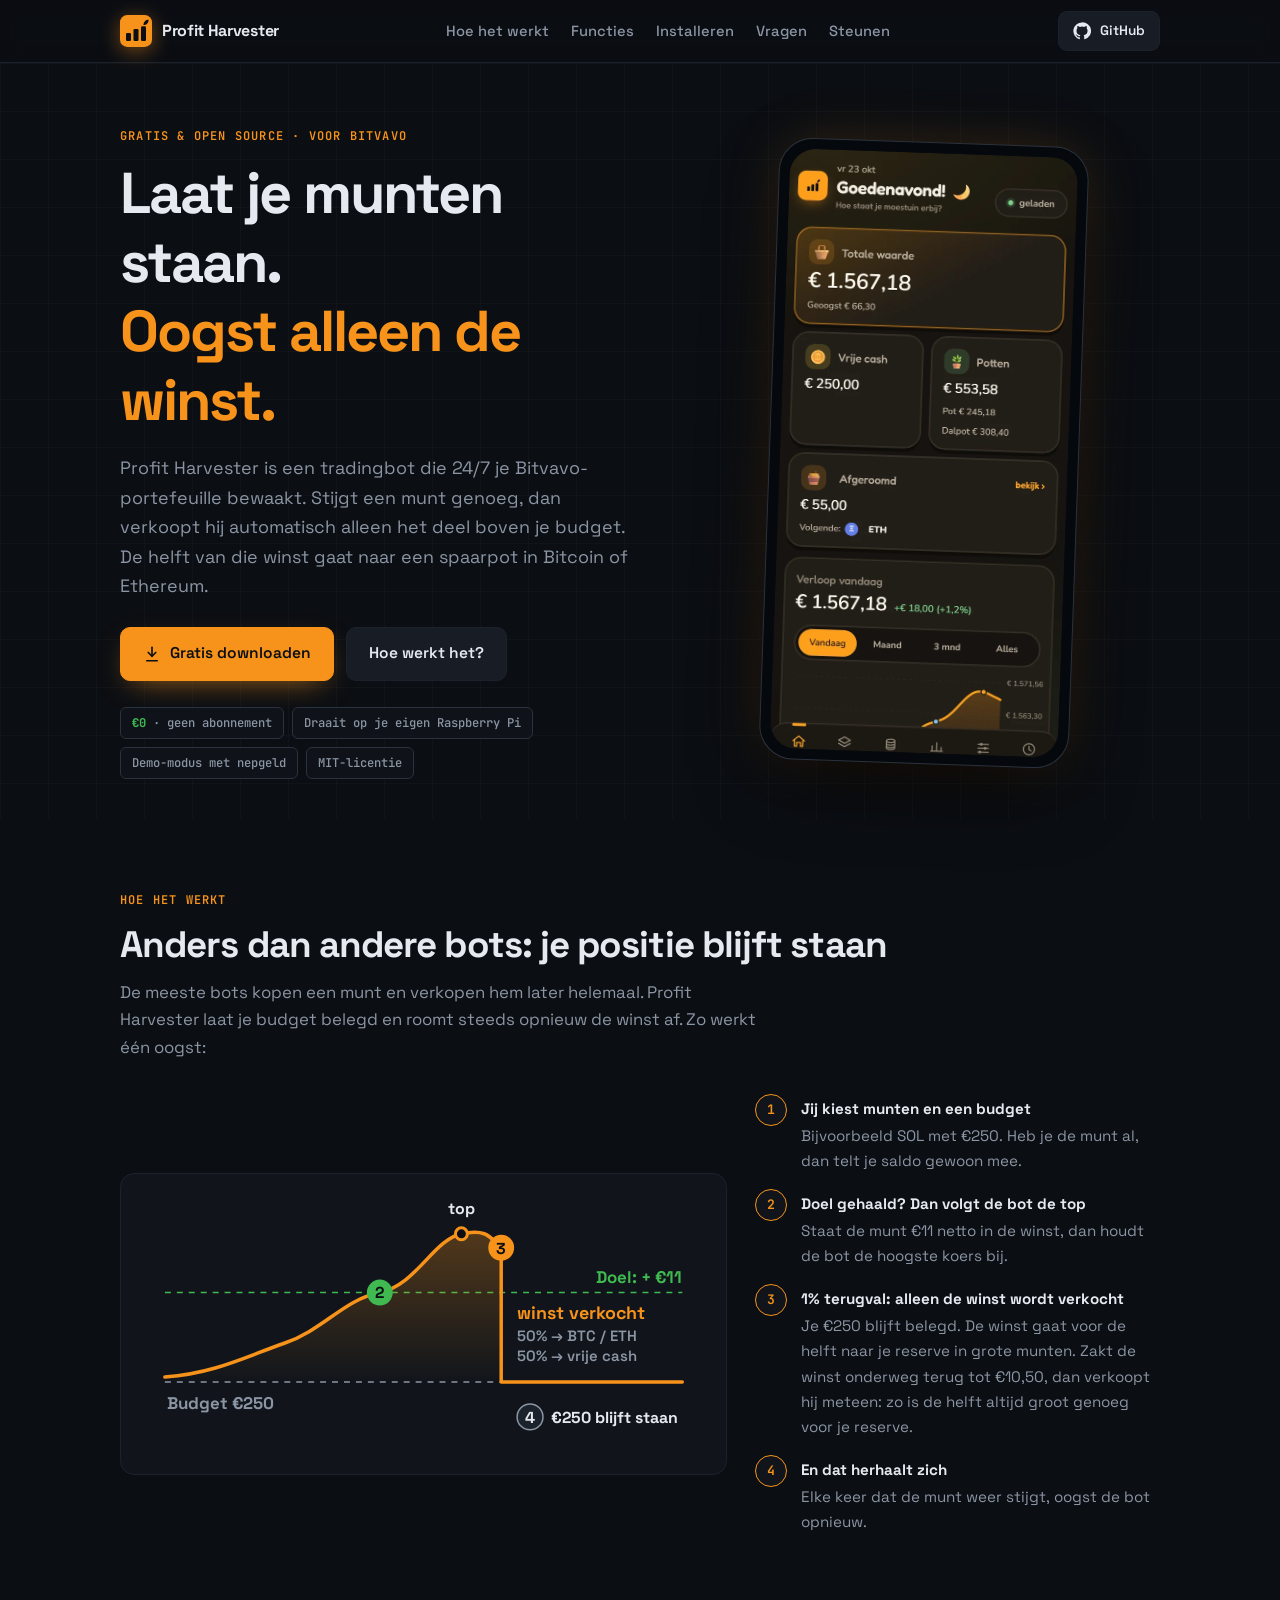
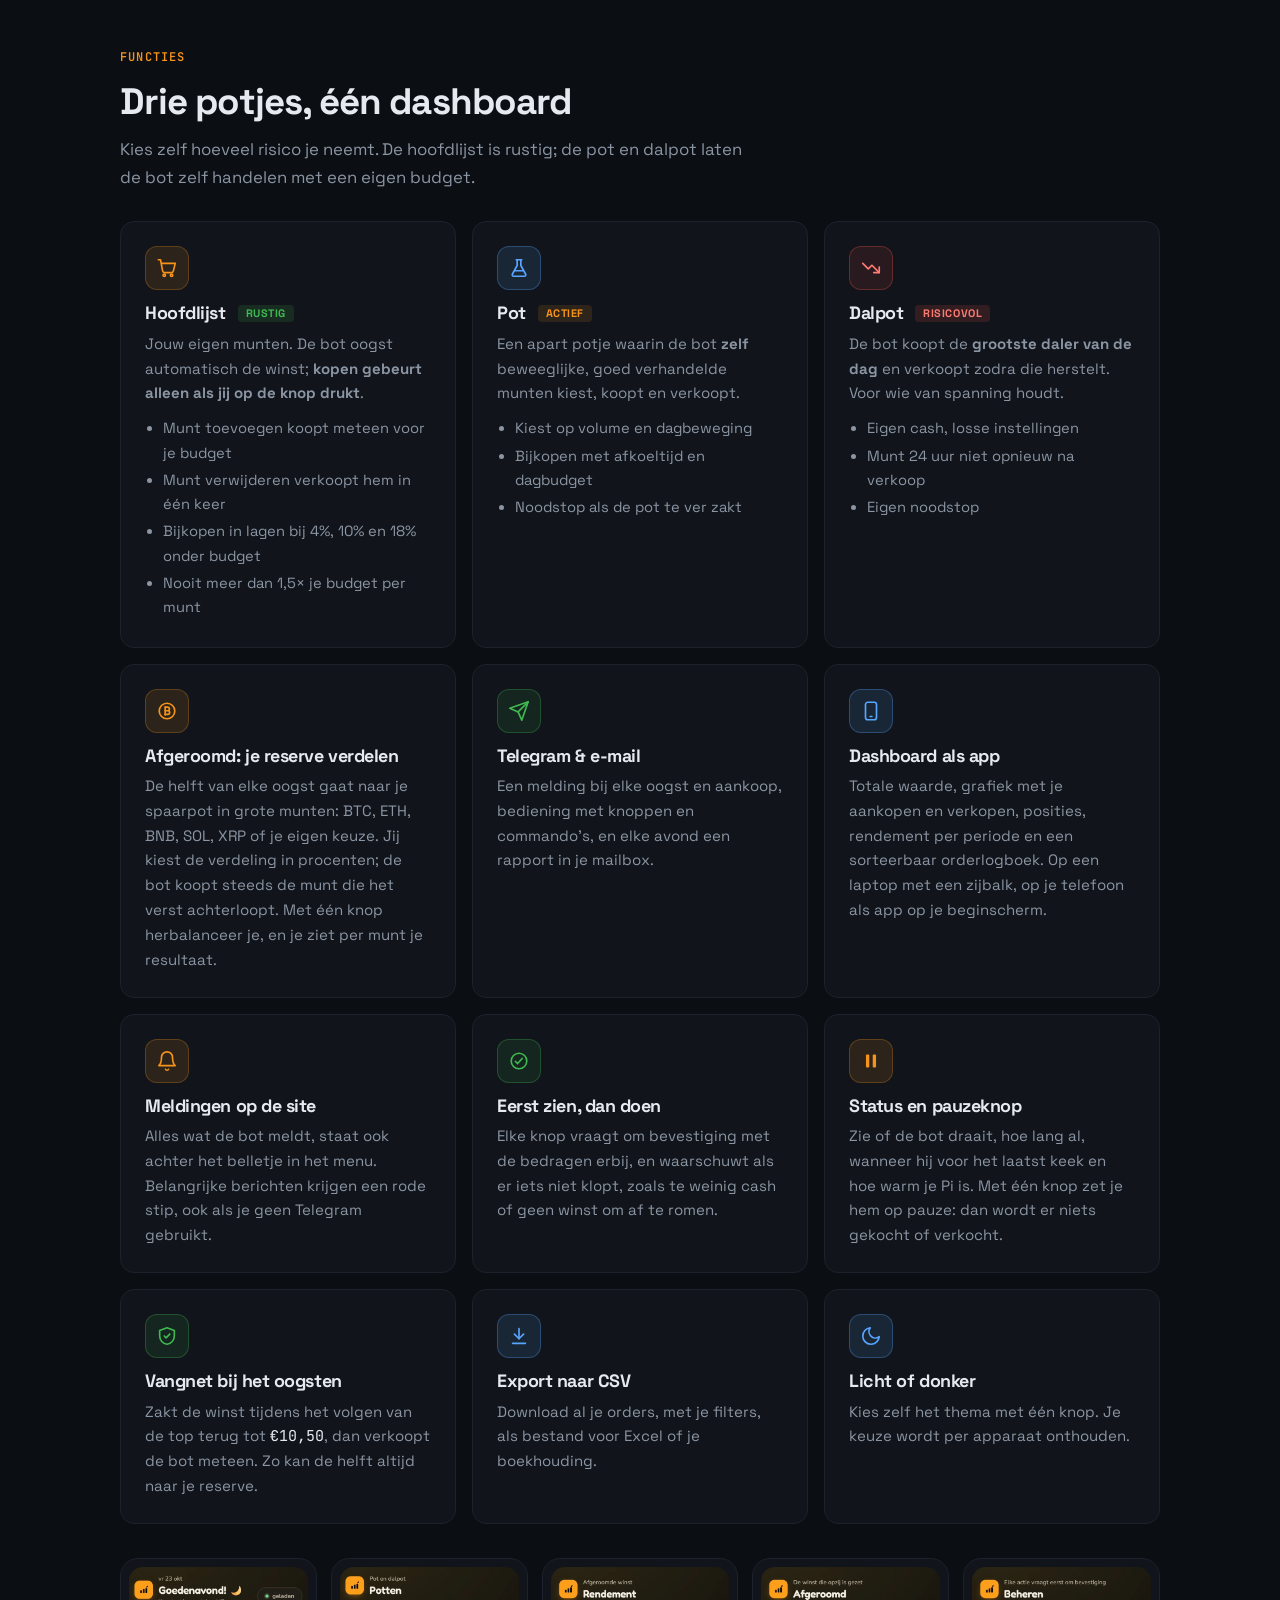
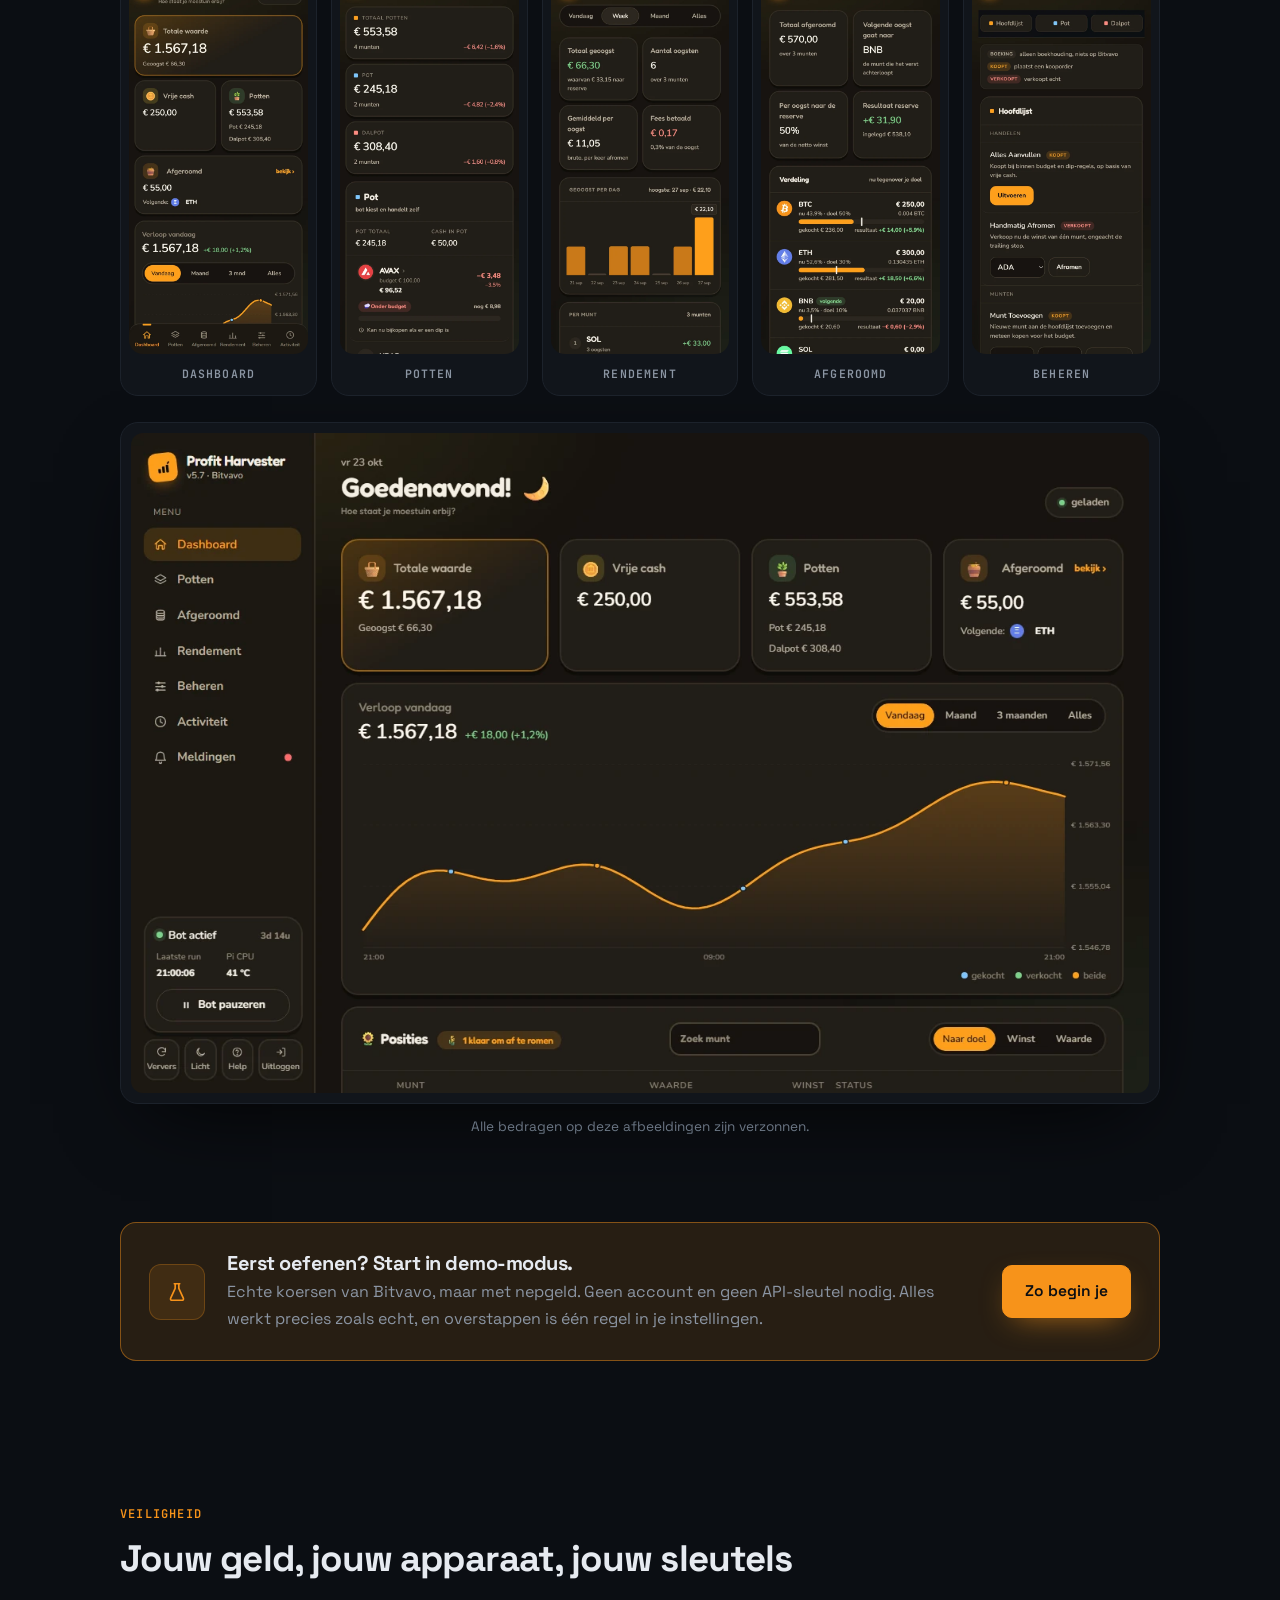
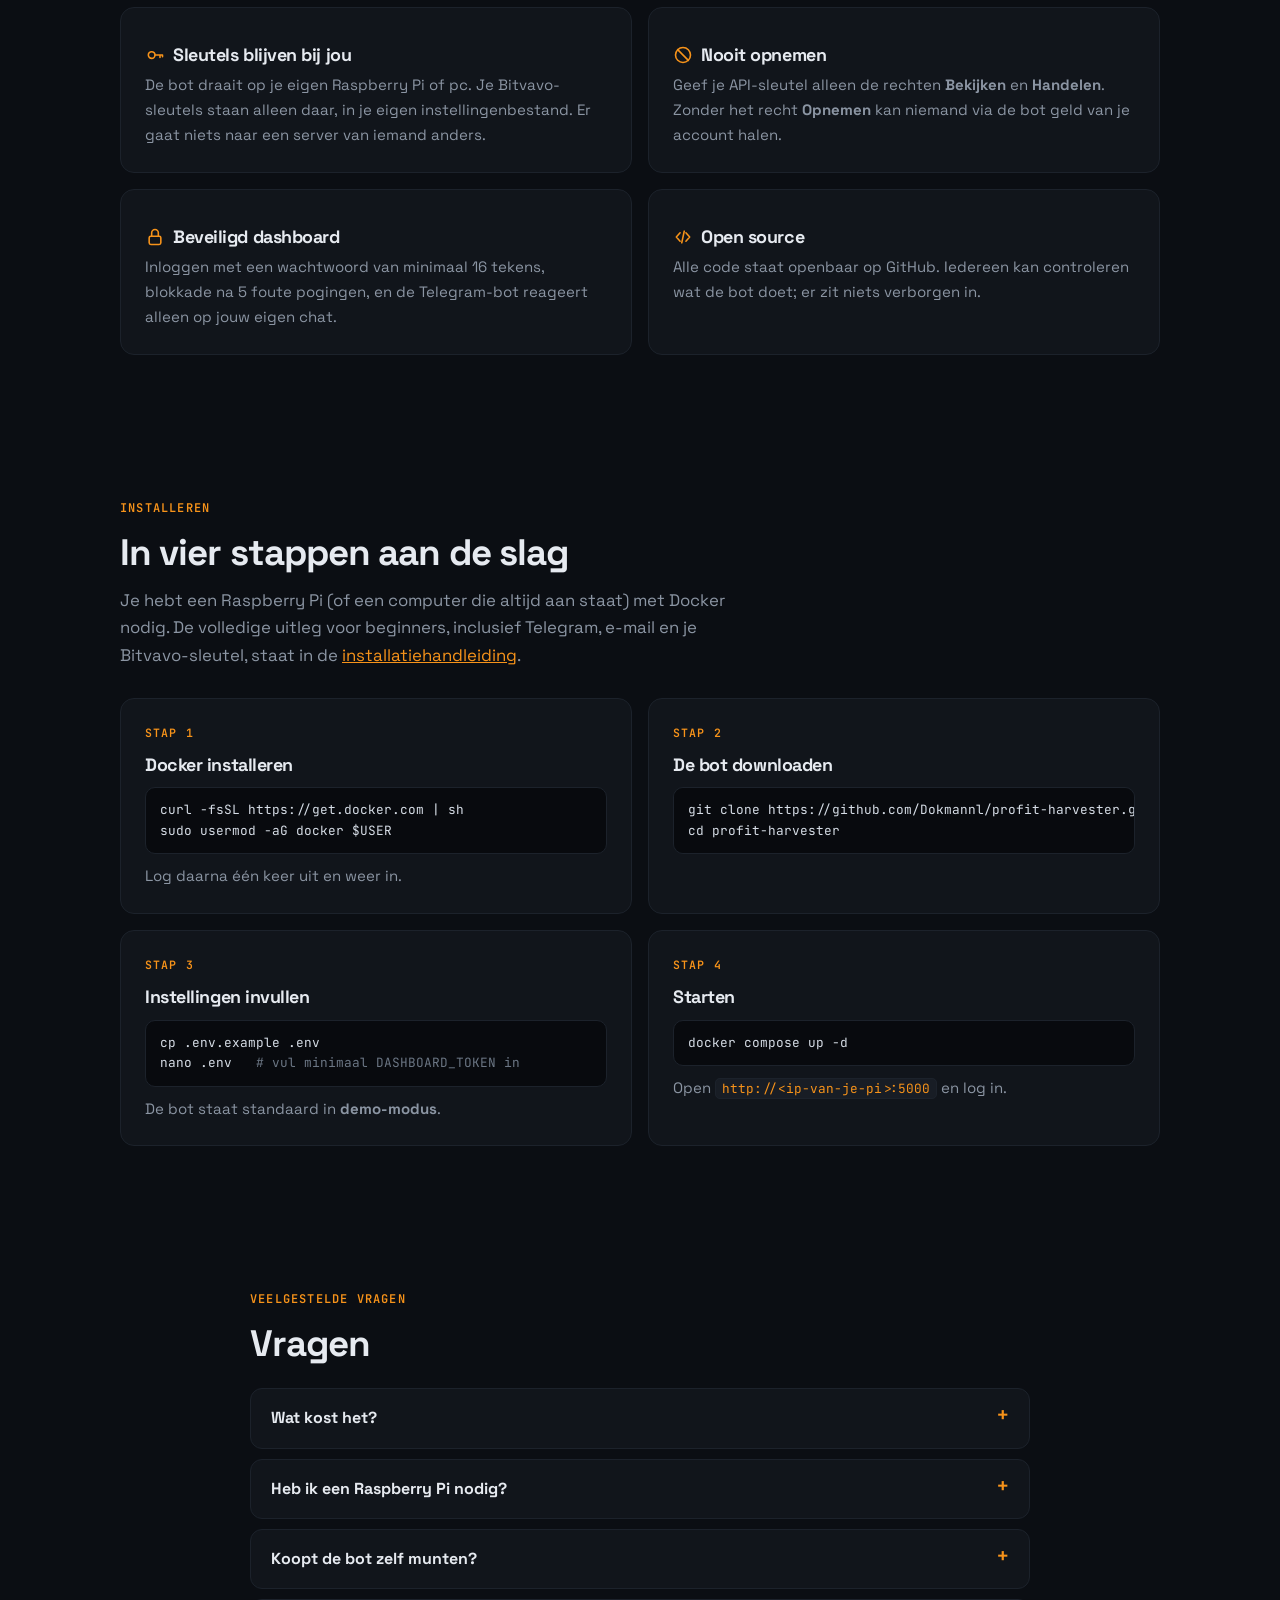
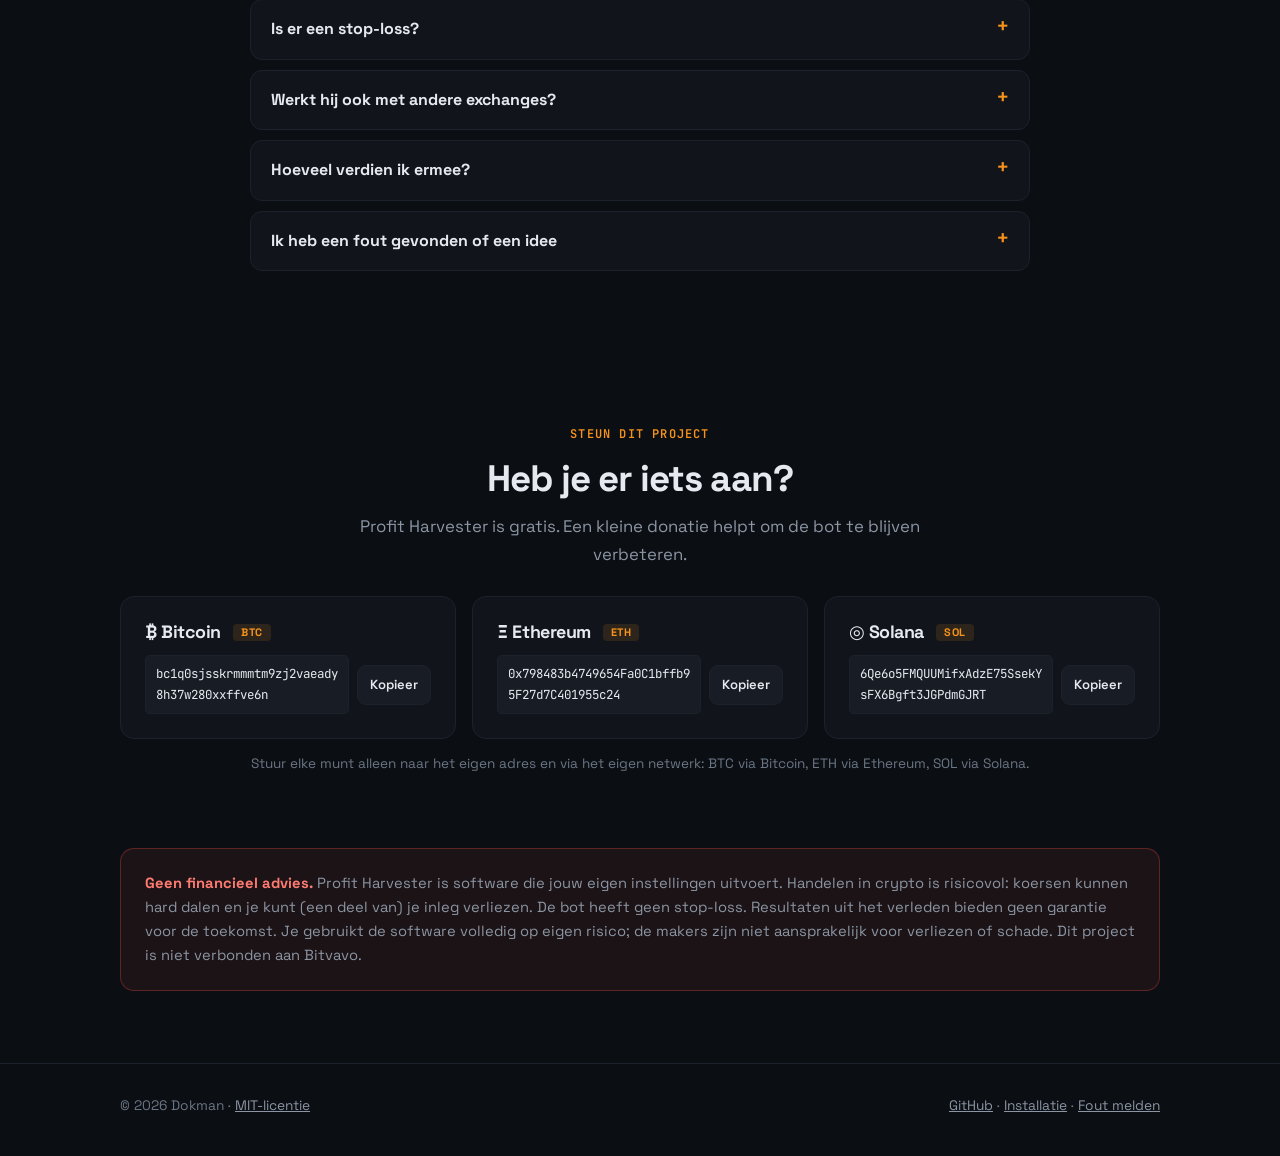
==== commit 0208131e: "README, installatiehulp en projectsite bijgewerkt: moestuin-stijl, Afgeroomd-pagina, nieuwe dashboar" ====
--- a/docs/index.html
+++ b/docs/index.html
@@ -5,7 +5,7 @@
 <meta name="viewport" content="width=device-width, initial-scale=1.0">
 <meta name="color-scheme" content="dark">
 <title>Profit Harvester: gratis Bitvavo-bot die alleen je winst oogst</title>
-<meta name="description" content="Gratis, open-source tradingbot voor Bitvavo. Laat je munten staan en verkoopt automatisch alleen de winst. Met dashboard, Telegram, demo-modus en een reserve in BTC of ETH.">
+<meta name="description" content="Gratis, open-source tradingbot voor Bitvavo. Laat je munten staan en verkoopt automatisch alleen de winst. Met dashboard, Telegram, demo-modus en een reserve die je zelf verdeelt over BTC, ETH, BNB, SOL en XRP.">
 <meta name="theme-color" content="#0B0E13">
 <link rel="icon" href="img/favicon.svg" type="image/svg+xml">
 <link rel="icon" href="img/icon-192.png" sizes="192x192">
@@ -144,7 +144,7 @@
 }
 
 /* ---------- screenshots ---------- */
-.galerij { display: grid; grid-template-columns: repeat(4, 1fr); gap: 16px; margin-top: 34px; }
+.galerij { display: grid; grid-template-columns: repeat(5, 1fr); gap: 14px; margin-top: 34px; }
 .galerij figure { background: var(--surface); border: 1px solid var(--line); border-radius: 18px; padding: 8px; }
 .galerij img { border-radius: 14px; }
 .galerij figcaption { text-align: center; color: var(--dim); font-size: 0.72rem; font-weight: 600; padding: 10px 0 4px; text-transform: uppercase; letter-spacing: .1em; font-family: var(--mono); }
@@ -271,7 +271,7 @@
       </div>
     </div>
     <div class="telefoon">
-      <img src="img/dashboard-mobiel.webp" width="600" height="1298" alt="Het dashboard van Profit Harvester op een telefoon, met totale waarde, vrije cash, belegd, de reserve in BTC en ETH en een grafiek">
+      <img src="img/dashboard-mobiel.webp" width="600" height="1298" alt="Het dashboard van Profit Harvester op een telefoon, met totale waarde, vrije cash, potten, de afgeroomde reserve en een grafiek">
     </div>
   </div>
 </header>
@@ -327,7 +327,7 @@
       <ol class="stappen">
         <li><b>Jij kiest munten en een budget</b>Bijvoorbeeld SOL met €250. Heb je de munt al, dan telt je saldo gewoon mee.</li>
         <li><b>Doel gehaald? Dan volgt de bot de top</b>Staat de munt €11 netto in de winst, dan houdt de bot de hoogste koers bij.</li>
-        <li><b>1% terugval: alleen de winst wordt verkocht</b>Je €250 blijft belegd. De winst gaat voor de helft naar je reserve in BTC of ETH. Zakt de winst onderweg terug tot €10,50, dan verkoopt hij meteen: zo is de helft altijd groot genoeg voor je reserve.</li>
+        <li><b>1% terugval: alleen de winst wordt verkocht</b>Je €250 blijft belegd. De winst gaat voor de helft naar je reserve in grote munten. Zakt de winst onderweg terug tot €10,50, dan verkoopt hij meteen: zo is de helft altijd groot genoeg voor je reserve.</li>
         <li><b>En dat herhaalt zich</b>Elke keer dat de munt weer stijgt, oogst de bot opnieuw.</li>
       </ol>
     </div>
@@ -379,9 +379,10 @@
     <div class="raster r3" style="margin-top:16px">
       <div class="kaart">
         <div class="icoon"><svg viewBox="0 0 24 24" fill="none" stroke="currentColor" stroke-width="1.8" stroke-linecap="round" stroke-linejoin="round"><circle cx="12" cy="12" r="8.5"/><path d="M10 7.7v8.6"/><path d="M10 7.7h2.6a2 2 0 0 1 0 4H10m0 0h2.9a2 2 0 0 1 0 4H10"/></svg></div>
-        <h3>Reserve in BTC of ETH</h3>
-        <p>De helft van elke oogst gaat automatisch naar je spaarpot. Wissel per maand tussen Bitcoin en Ethereum; je
-          bestaande reserve blijft staan.</p>
+        <h3>Afgeroomd: je reserve verdelen</h3>
+        <p>De helft van elke oogst gaat naar je spaarpot in grote munten: BTC, ETH, BNB, SOL, XRP of je eigen keuze.
+          Jij kiest de verdeling in procenten; de bot koopt steeds de munt die het verst achterloopt. Met één knop
+          herbalanceer je, en je ziet per munt je resultaat.</p>
       </div>
       <div class="kaart">
         <div class="icoon groen"><svg viewBox="0 0 24 24" fill="none" stroke="currentColor" stroke-width="1.8" stroke-linecap="round" stroke-linejoin="round"><path d="M22 2 11 13"/><path d="M22 2 15 22l-4-9-9-4 20-7Z"/></svg></div>
@@ -439,12 +440,13 @@
 
     <div class="galerij">
       <figure><img src="img/dashboard-mobiel.webp" width="600" height="1298" loading="lazy" alt="Dashboard"><figcaption>Dashboard</figcaption></figure>
-      <figure><img src="img/potten-mobiel.webp" width="600" height="1298" loading="lazy" alt="Potten-pagina met hoofdlijst, pot en dalpot"><figcaption>Potten</figcaption></figure>
+      <figure><img src="img/potten-mobiel.webp" width="600" height="1298" loading="lazy" alt="Potten-pagina met het totaal van de potten, de pot en de dalpot"><figcaption>Potten</figcaption></figure>
       <figure><img src="img/rendement-mobiel.webp" width="600" height="1298" loading="lazy" alt="Rendement per week met oogsten per dag"><figcaption>Rendement</figcaption></figure>
-      <figure><img src="img/beheren-mobiel.webp" width="600" height="1298" loading="lazy" alt="Beheren-pagina met knoppen voor de hoofdlijst en reserve"><figcaption>Beheren</figcaption></figure>
+      <figure><img src="img/afgeroomd-mobiel.webp" width="600" height="1298" loading="lazy" alt="Afgeroomd-pagina met de verdeling van de reserve, doelen en resultaat per munt"><figcaption>Afgeroomd</figcaption></figure>
+      <figure><img src="img/beheren-mobiel.webp" width="600" height="1298" loading="lazy" alt="Beheren-pagina met knoppen voor de hoofdlijst, pot en dalpot"><figcaption>Beheren</figcaption></figure>
     </div>
     <div class="desktopshot">
-      <img src="img/dashboard-desktop.webp" width="1280" height="830" loading="lazy" alt="Het dashboard op een laptop: zijbalk met menu en status links, kaarten met totale waarde, cash, belegd en reserve, en een grafiek met stippen voor kopen en verkopen">
+      <img src="img/dashboard-desktop.webp" width="1280" height="830" loading="lazy" alt="Het dashboard op een laptop: zijbalk met menu en status links, kaarten met totale waarde, vrije cash, potten en afgeroomd, en een grafiek met stippen voor kopen en verkopen">
     </div>
     <p class="mid" style="color:var(--dimmer);font-size:.85rem;margin-top:12px">Alle bedragen op deze afbeeldingen zijn verzonnen.</p>
   </div>
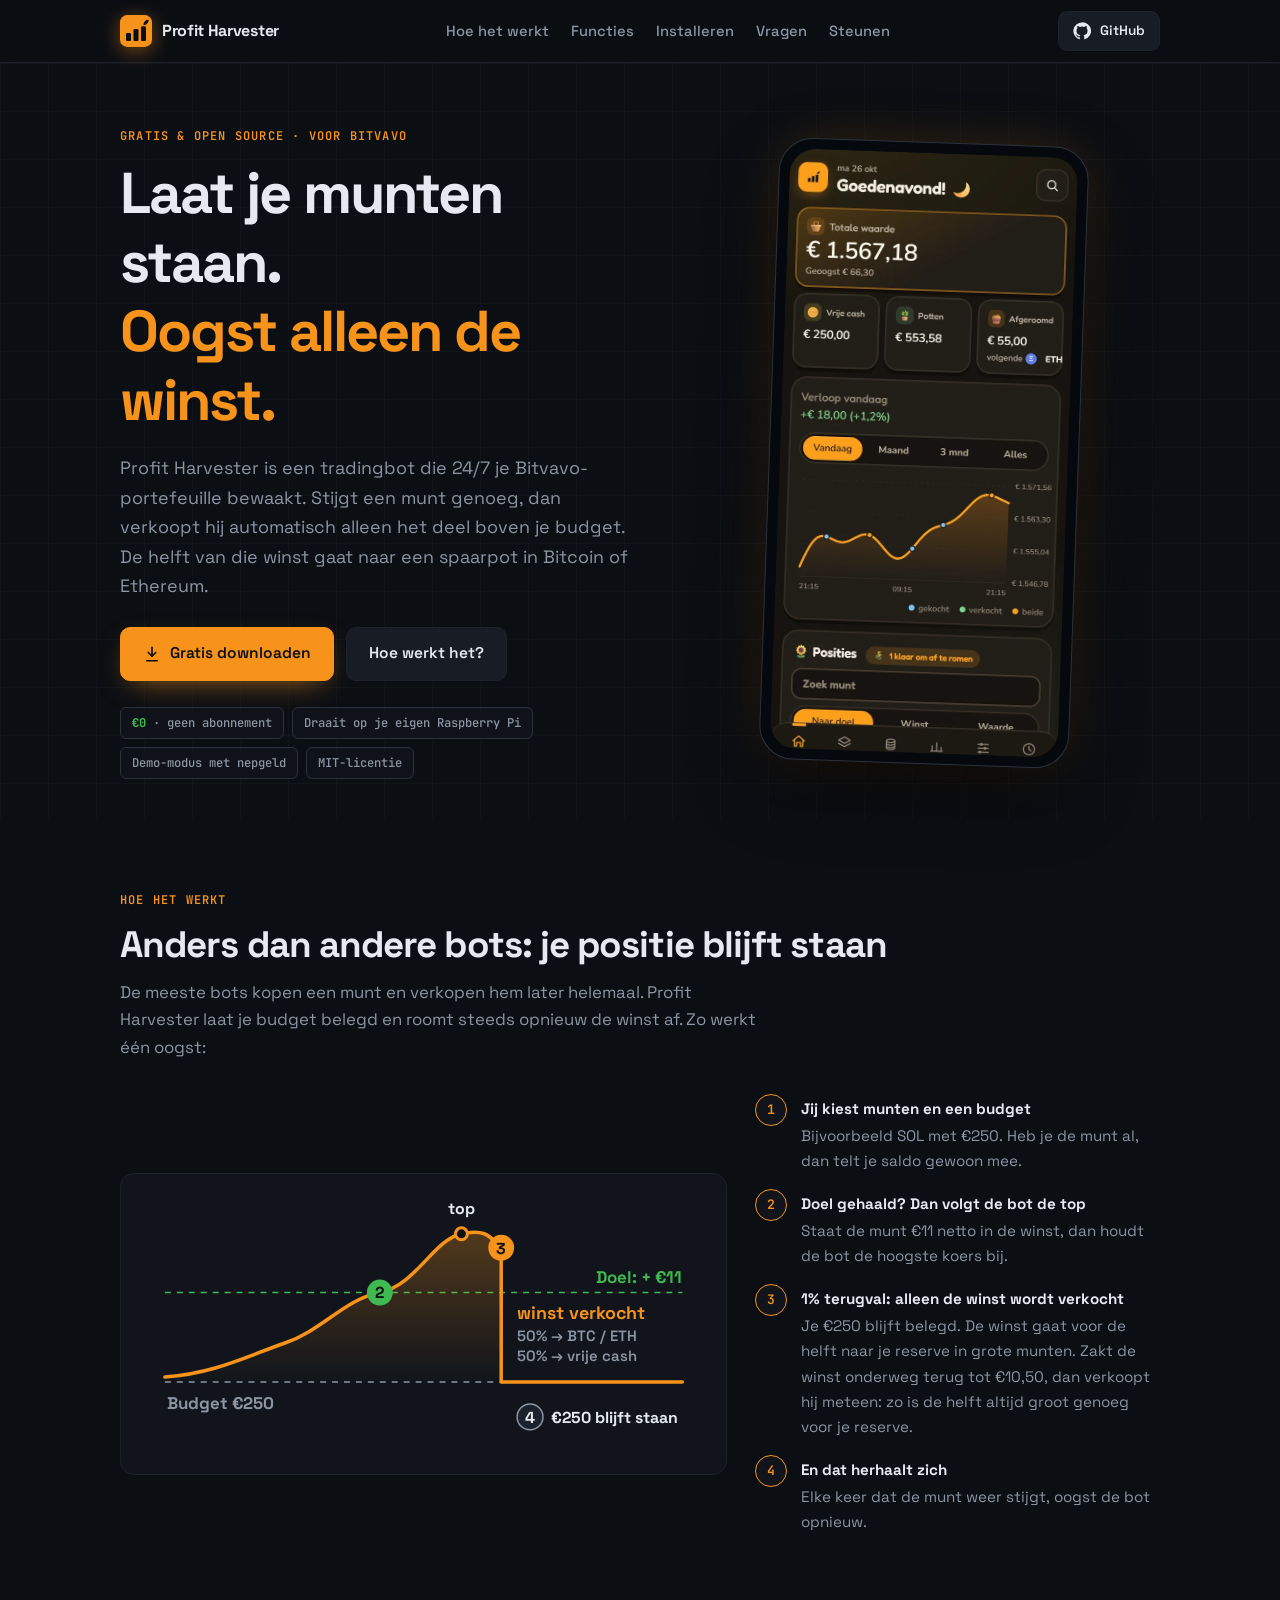
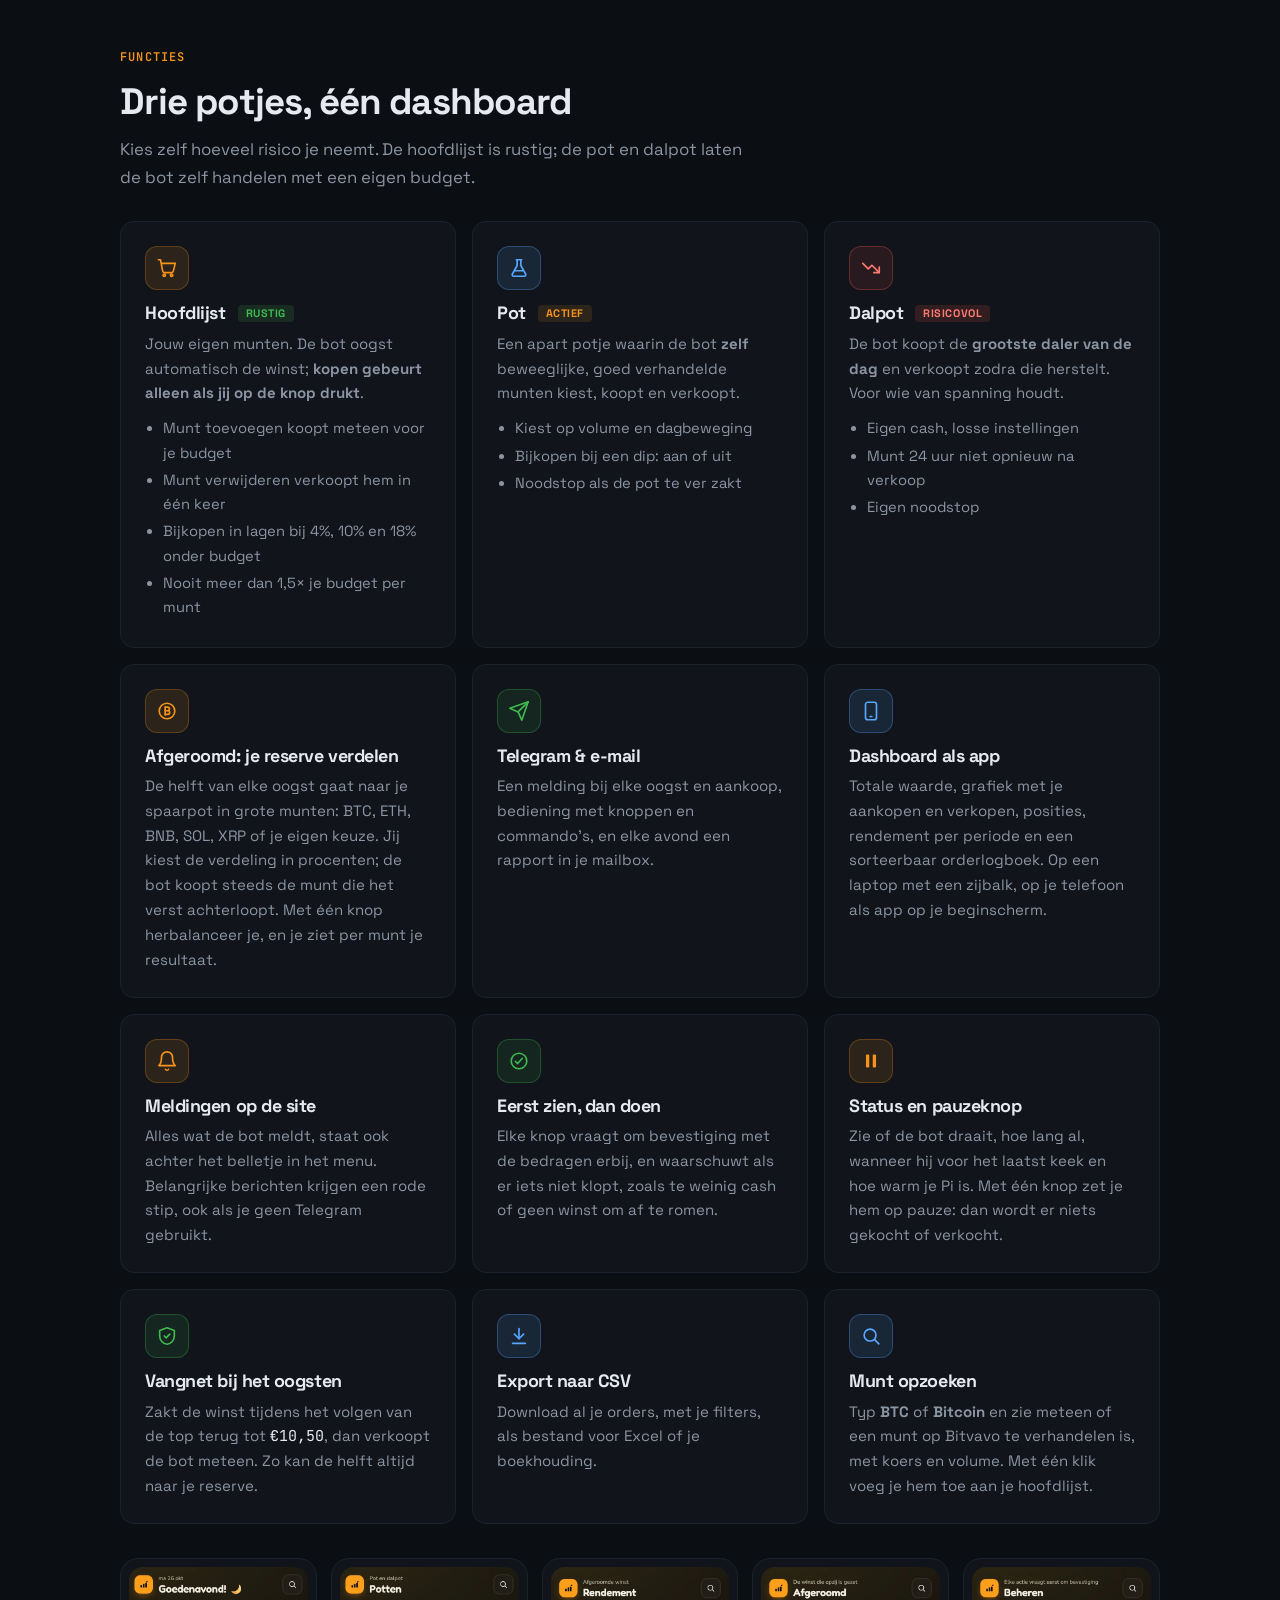
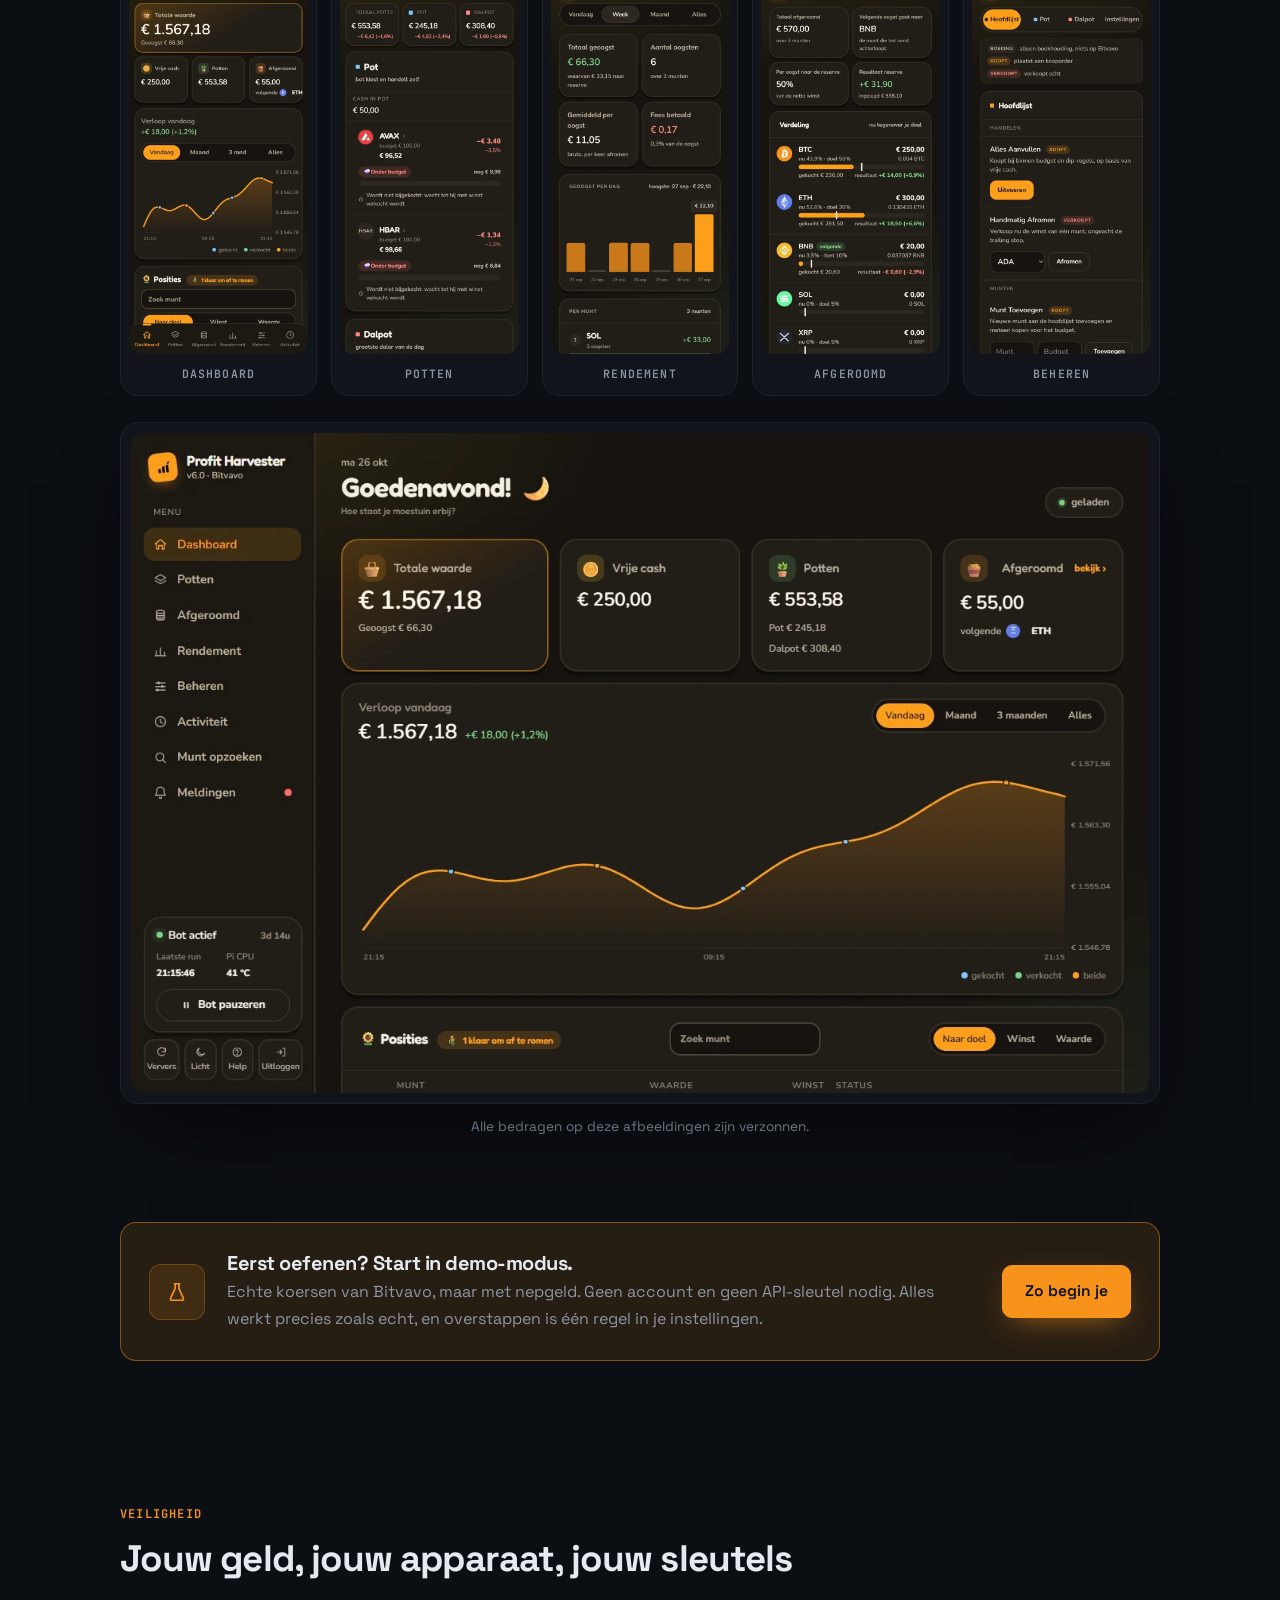
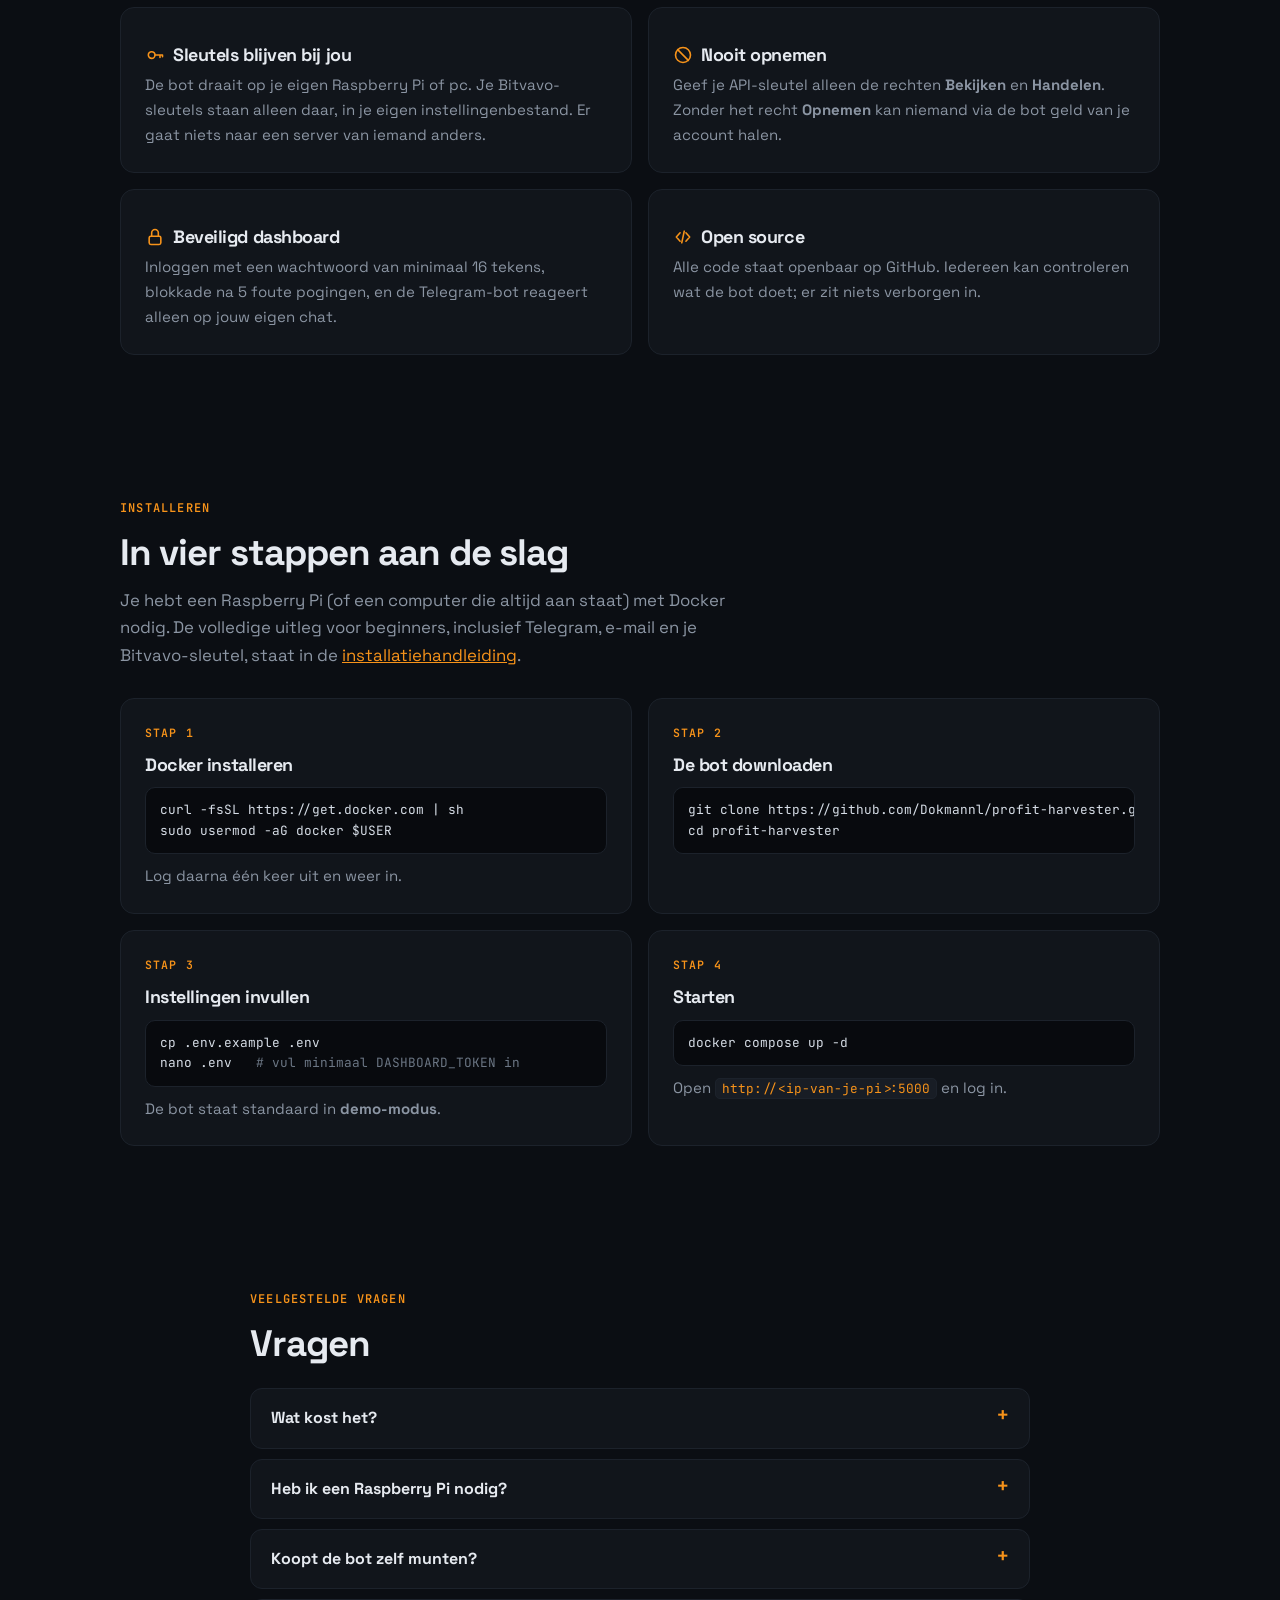
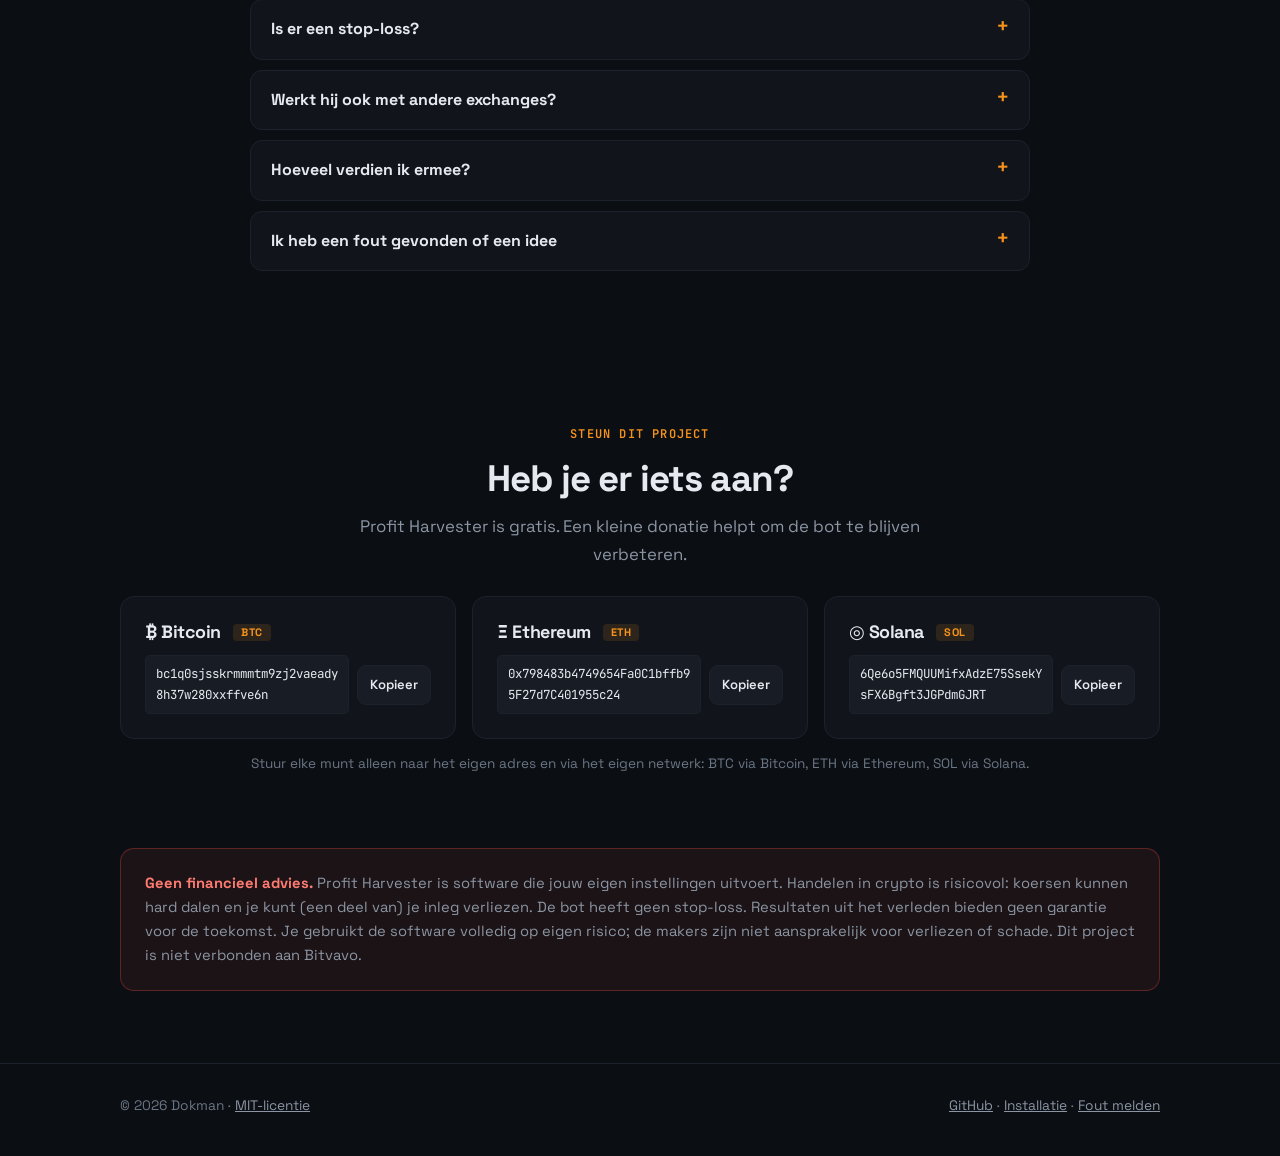
==== commit 9a24805b: "README en projectsite: Munt opzoeken, bijkopen aan/uit, Beheren-tabs, compacte telefoonweergave; nie" ====
--- a/docs/index.html
+++ b/docs/index.html
@@ -360,7 +360,7 @@
         <p>Een apart potje waarin de bot <b>zelf</b> beweeglijke, goed verhandelde munten kiest, koopt en verkoopt.</p>
         <ul>
           <li>Kiest op volume en dagbeweging</li>
-          <li>Bijkopen met afkoeltijd en dagbudget</li>
+          <li>Bijkopen bij een dip: aan of uit</li>
           <li>Noodstop als de pot te ver zakt</li>
         </ul>
       </div>
@@ -432,9 +432,9 @@
         <p>Download al je orders, met je filters, als bestand voor Excel of je boekhouding.</p>
       </div>
       <div class="kaart">
-        <div class="icoon blauw"><svg viewBox="0 0 24 24" fill="none" stroke="currentColor" stroke-width="1.8" stroke-linecap="round" stroke-linejoin="round"><path d="M21 12.8A9 9 0 1 1 11.2 3a7 7 0 0 0 9.8 9.8z"/></svg></div>
-        <h3>Licht of donker</h3>
-        <p>Kies zelf het thema met één knop. Je keuze wordt per apparaat onthouden.</p>
+        <div class="icoon blauw"><svg viewBox="0 0 24 24" fill="none" stroke="currentColor" stroke-width="1.8" stroke-linecap="round" stroke-linejoin="round"><circle cx="11" cy="11" r="6.5"/><line x1="16" y1="16" x2="20.5" y2="20.5"/></svg></div>
+        <h3>Munt opzoeken</h3>
+        <p>Typ <b>BTC</b> of <b>Bitcoin</b> en zie meteen of een munt op Bitvavo te verhandelen is, met koers en volume. Met één klik voeg je hem toe aan je hoofdlijst.</p>
       </div>
     </div>
 
@@ -443,7 +443,7 @@
       <figure><img src="img/potten-mobiel.webp" width="600" height="1298" loading="lazy" alt="Potten-pagina met het totaal van de potten, de pot en de dalpot"><figcaption>Potten</figcaption></figure>
       <figure><img src="img/rendement-mobiel.webp" width="600" height="1298" loading="lazy" alt="Rendement per week met oogsten per dag"><figcaption>Rendement</figcaption></figure>
       <figure><img src="img/afgeroomd-mobiel.webp" width="600" height="1298" loading="lazy" alt="Afgeroomd-pagina met de verdeling van de reserve, doelen en resultaat per munt"><figcaption>Afgeroomd</figcaption></figure>
-      <figure><img src="img/beheren-mobiel.webp" width="600" height="1298" loading="lazy" alt="Beheren-pagina met knoppen voor de hoofdlijst, pot en dalpot"><figcaption>Beheren</figcaption></figure>
+      <figure><img src="img/beheren-mobiel.webp" width="600" height="1298" loading="lazy" alt="Beheren-pagina met tabbladen voor hoofdlijst, pot, dalpot en instellingen"><figcaption>Beheren</figcaption></figure>
     </div>
     <div class="desktopshot">
       <img src="img/dashboard-desktop.webp" width="1280" height="830" loading="lazy" alt="Het dashboard op een laptop: zijbalk met menu en status links, kaarten met totale waarde, vrije cash, potten en afgeroomd, en een grafiek met stippen voor kopen en verkopen">
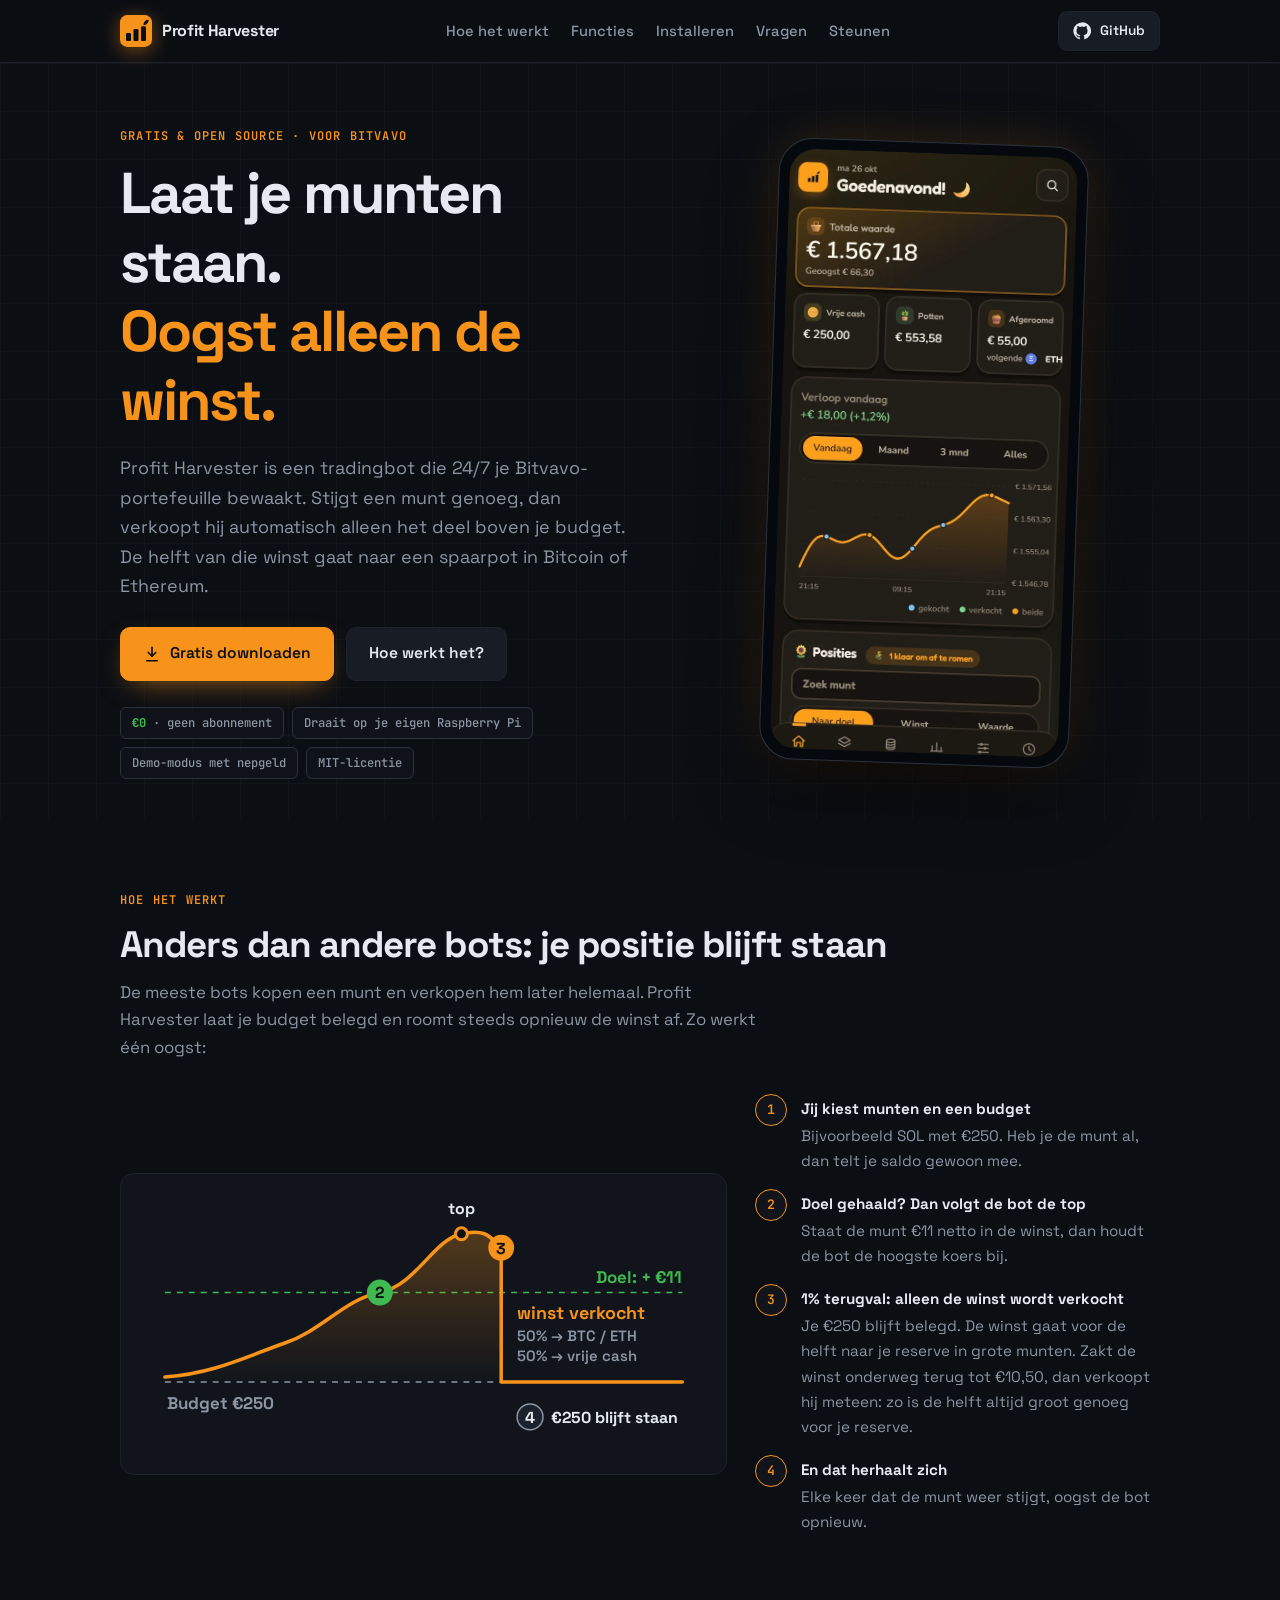
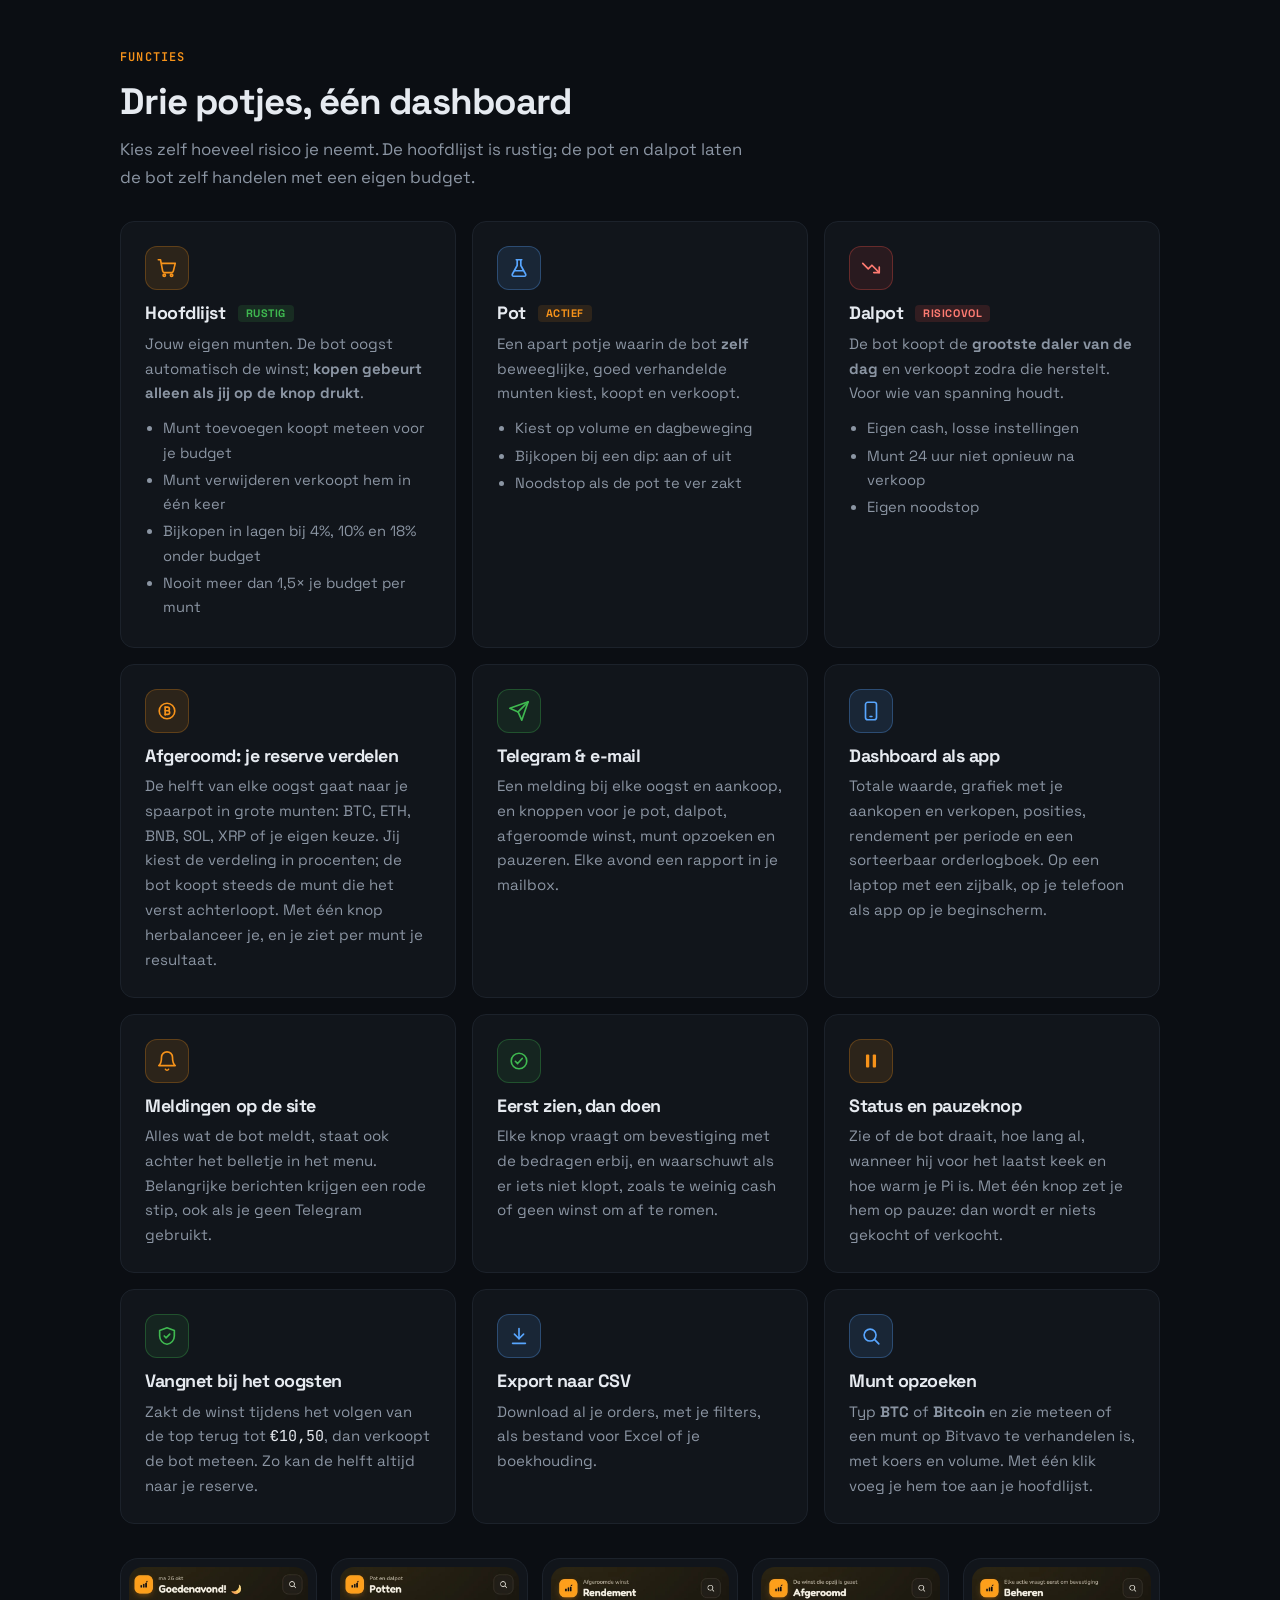
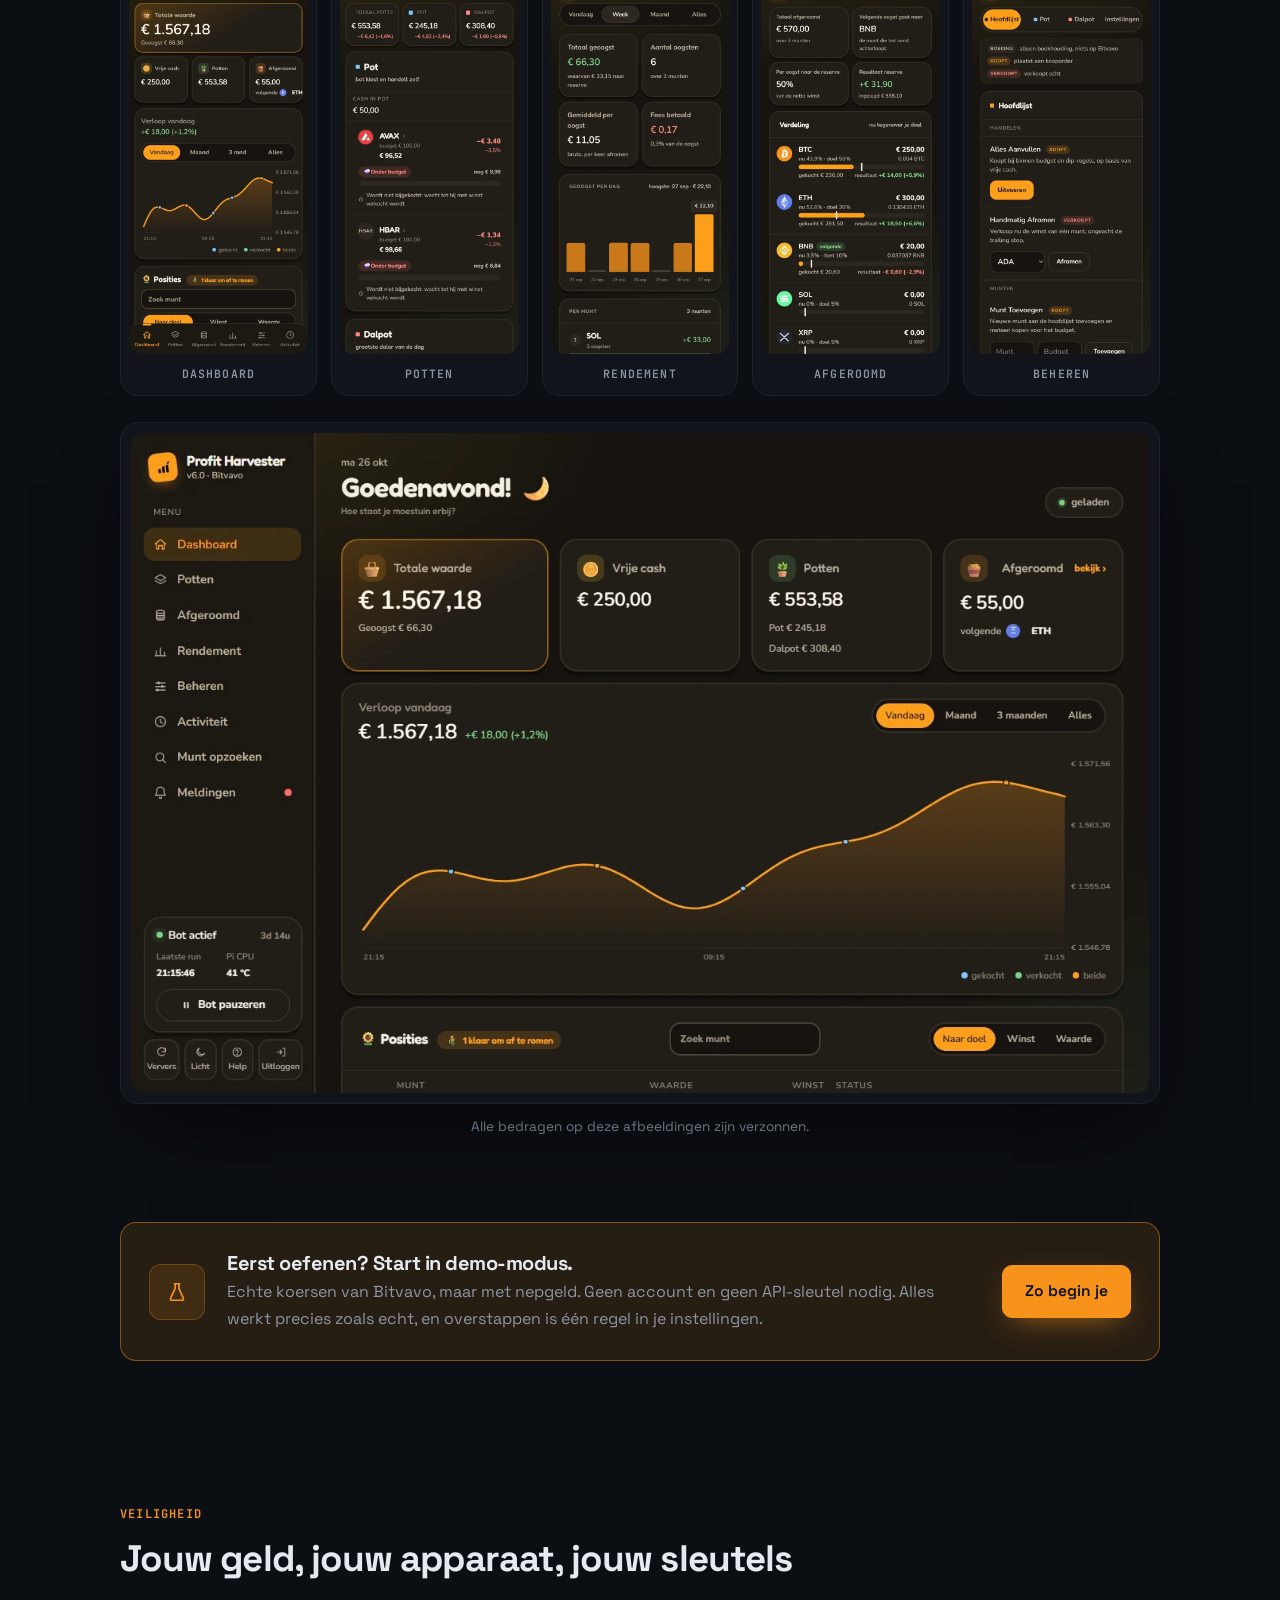
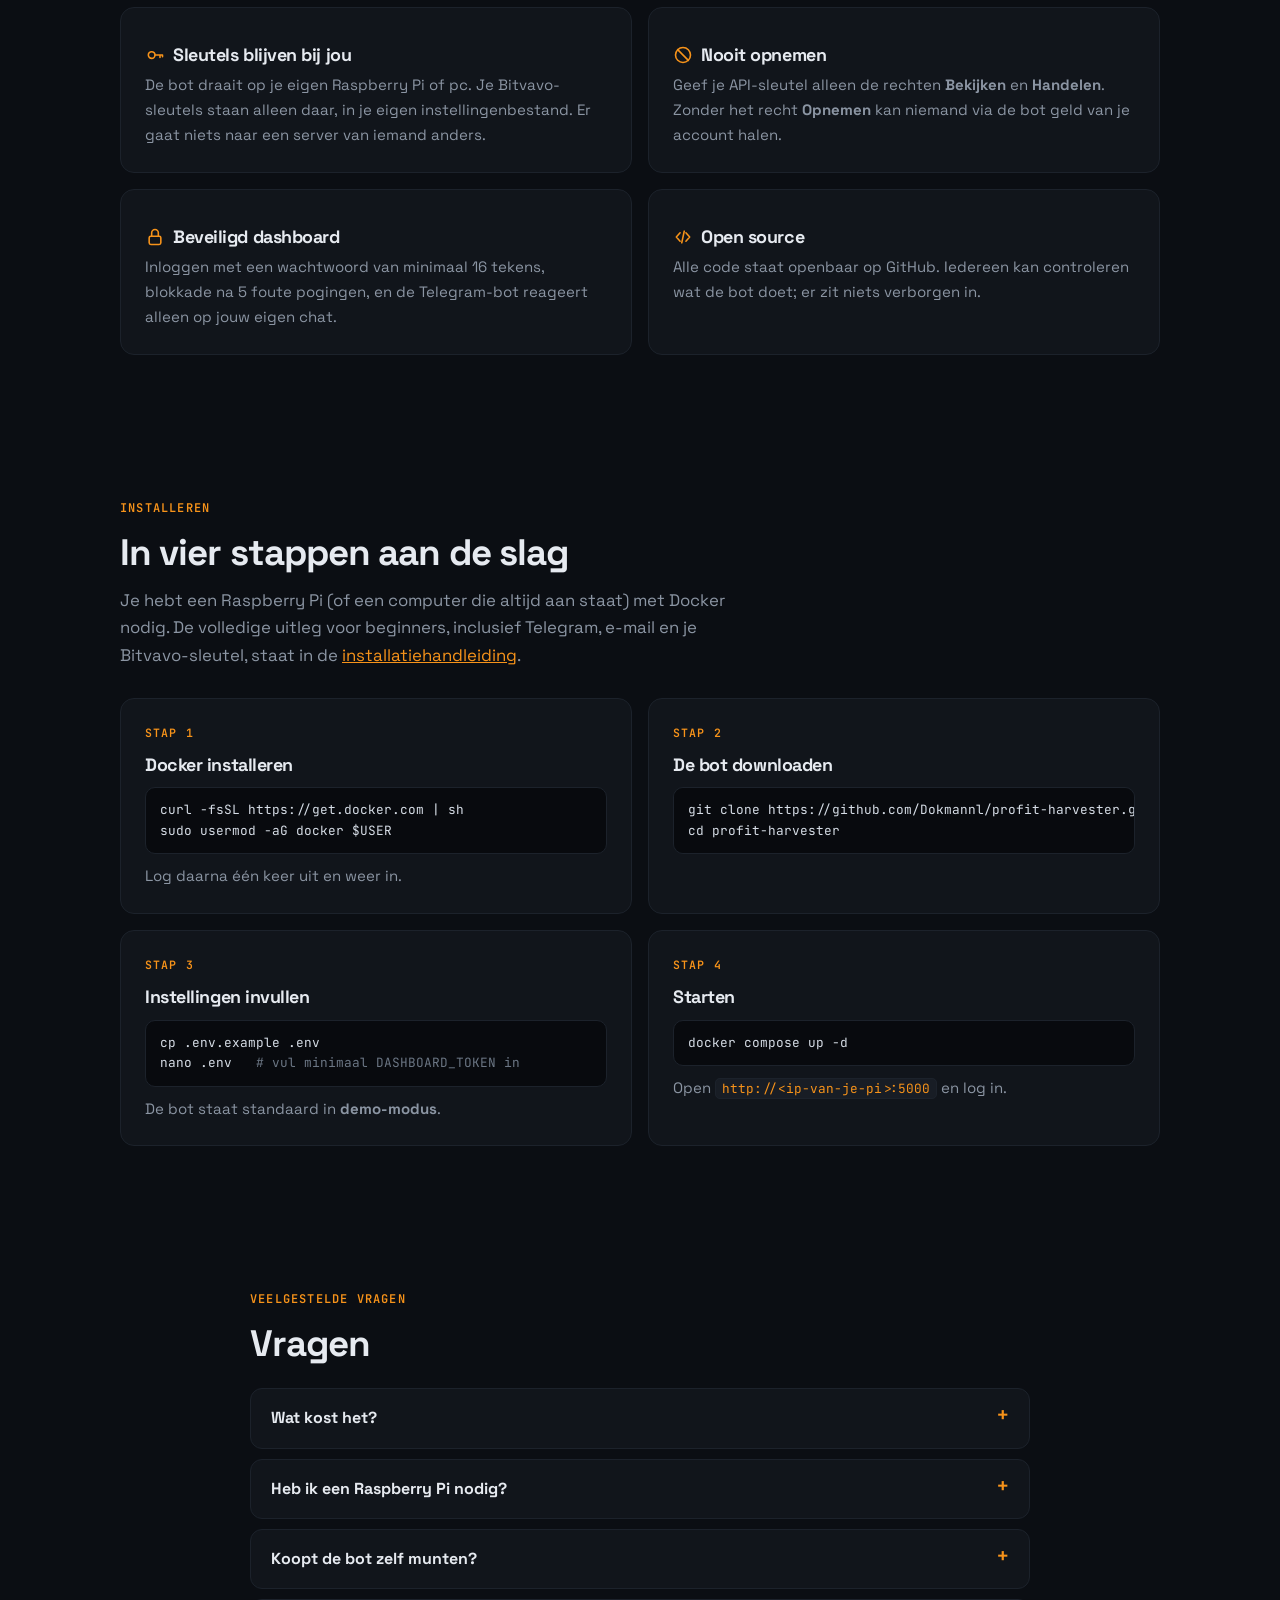
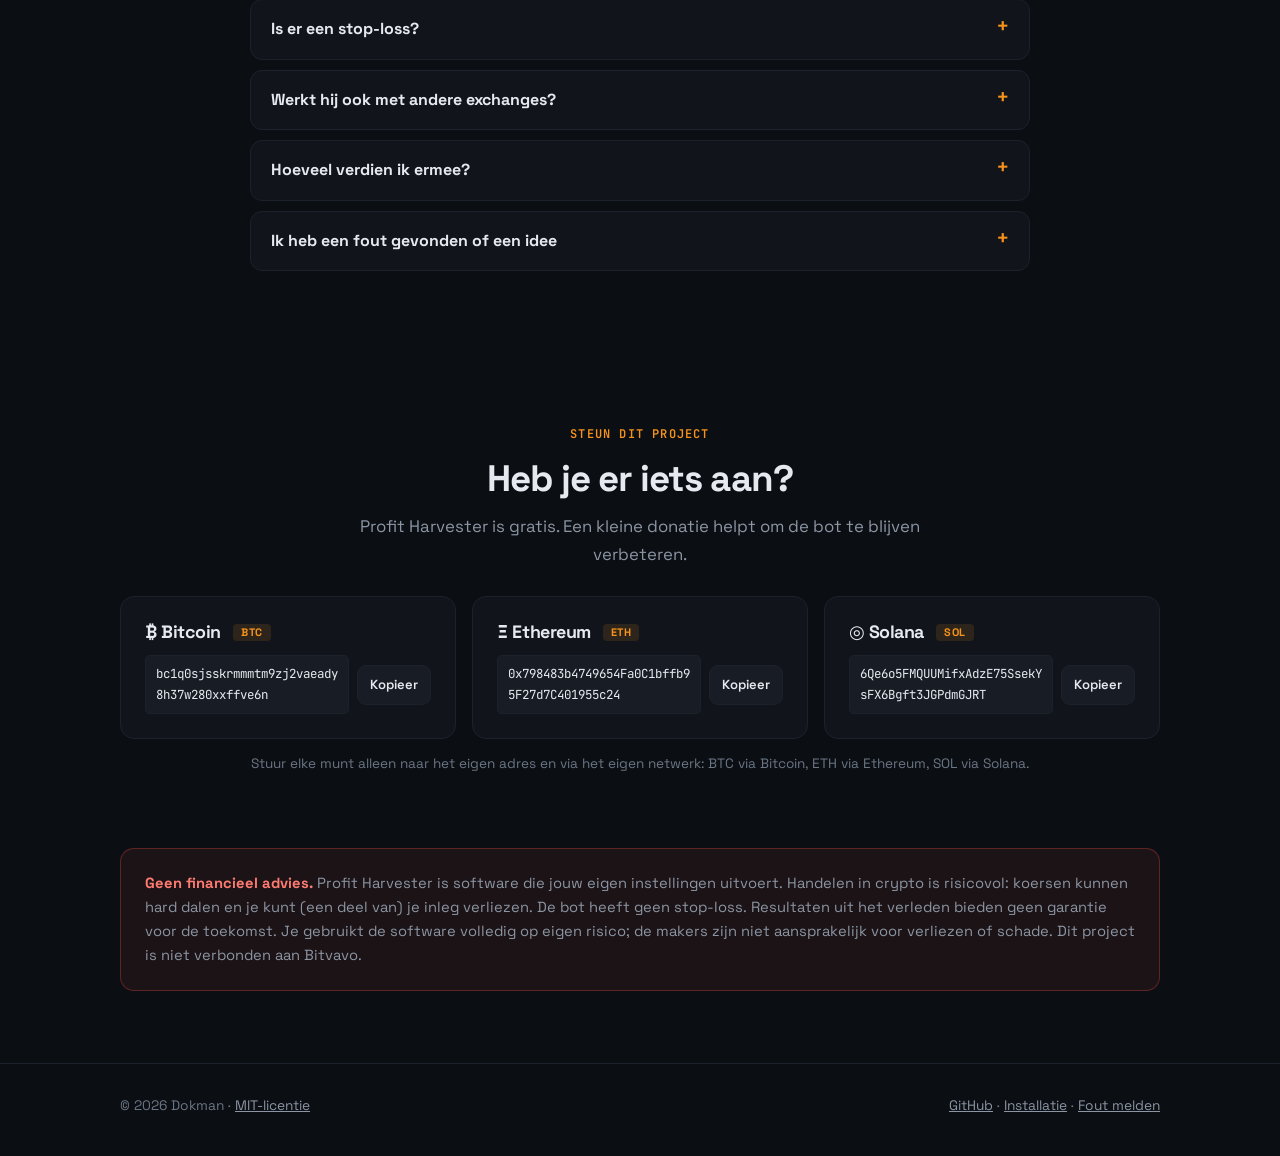
==== commit bad889d4: "README, installatie en projectsite: nieuwe Telegram-knoppen (Dalpot, Afgeroomd, Munt opzoeken, Pauze" ====
--- a/docs/index.html
+++ b/docs/index.html
@@ -387,8 +387,8 @@
       <div class="kaart">
         <div class="icoon groen"><svg viewBox="0 0 24 24" fill="none" stroke="currentColor" stroke-width="1.8" stroke-linecap="round" stroke-linejoin="round"><path d="M22 2 11 13"/><path d="M22 2 15 22l-4-9-9-4 20-7Z"/></svg></div>
         <h3>Telegram &amp; e-mail</h3>
-        <p>Een melding bij elke oogst en aankoop, bediening met knoppen en commando's, en elke avond een
-          rapport in je mailbox.</p>
+        <p>Een melding bij elke oogst en aankoop, en knoppen voor je pot, dalpot, afgeroomde winst, munt opzoeken
+          en pauzeren. Elke avond een rapport in je mailbox.</p>
       </div>
       <div class="kaart">
         <div class="icoon blauw"><svg viewBox="0 0 24 24" fill="none" stroke="currentColor" stroke-width="1.8" stroke-linecap="round" stroke-linejoin="round"><rect x="6" y="2.5" width="12" height="19" rx="2.5"/><line x1="11" y1="18" x2="13" y2="18"/></svg></div>
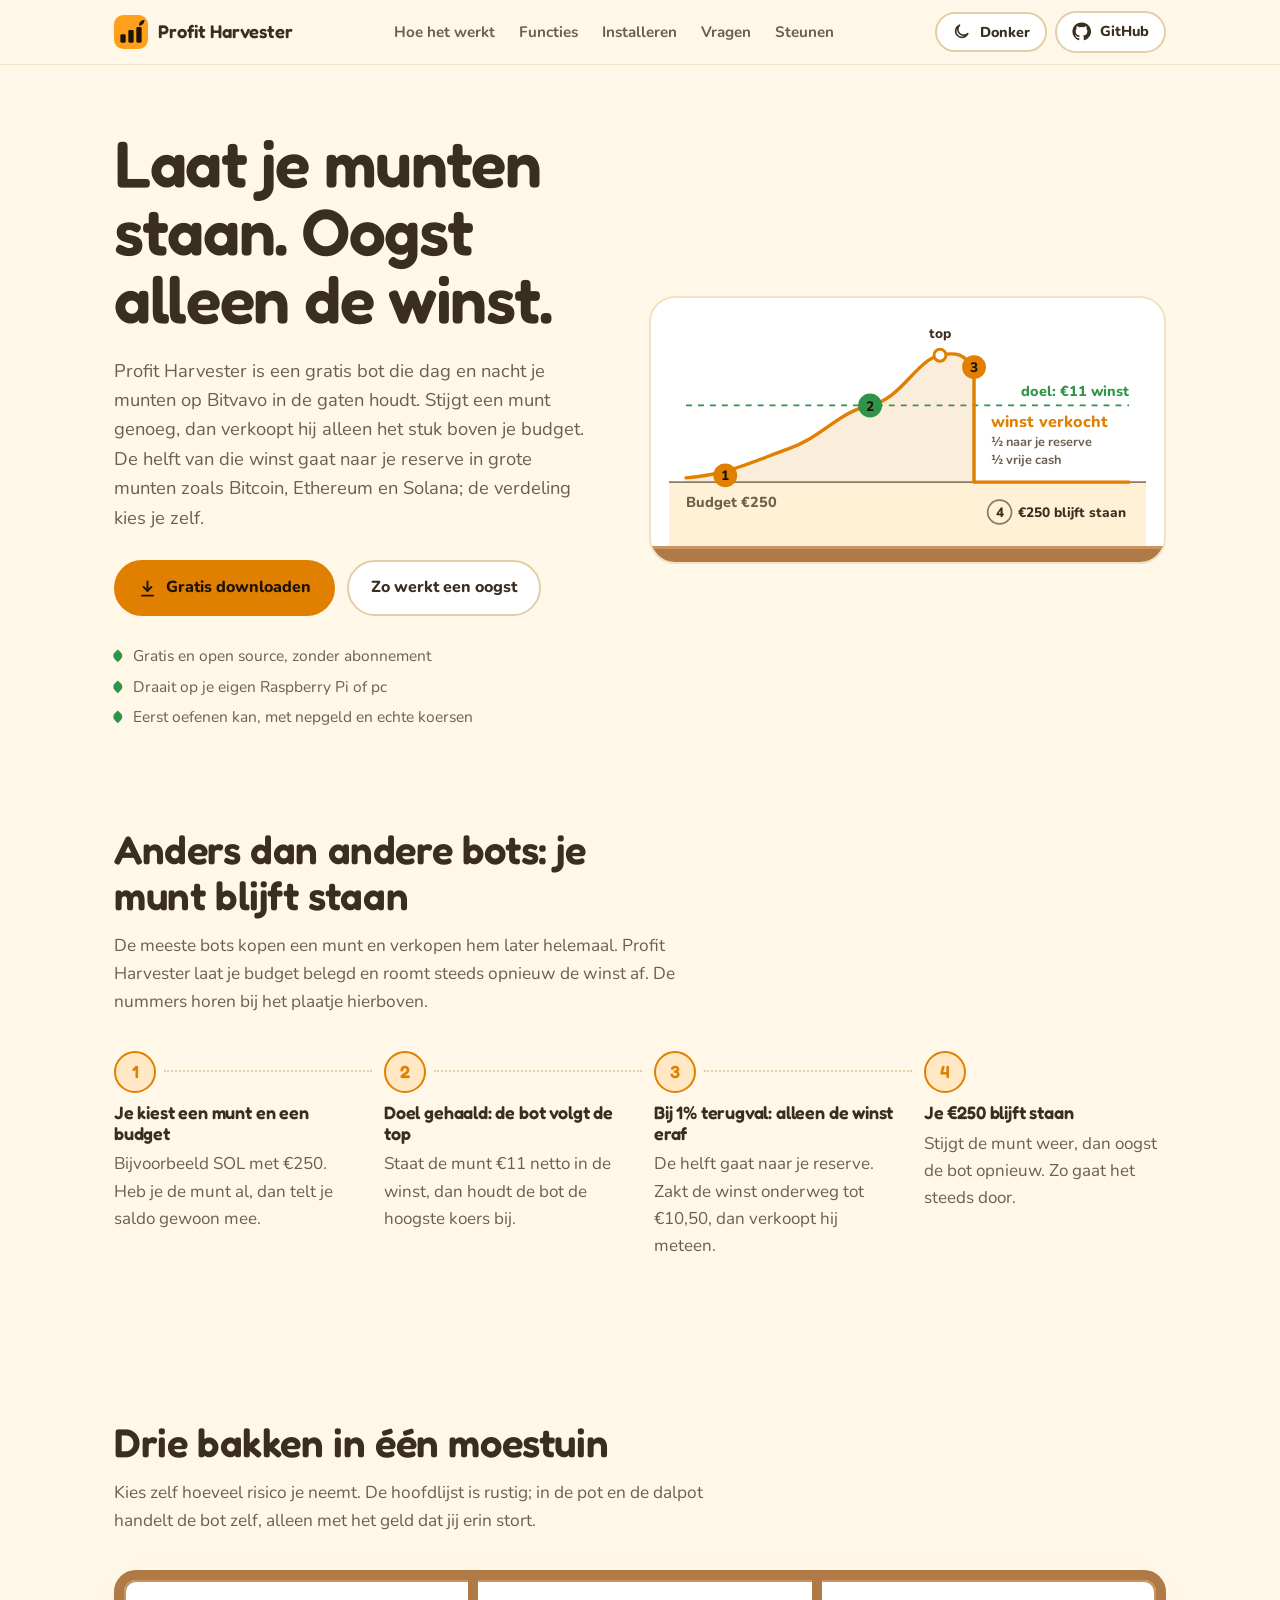
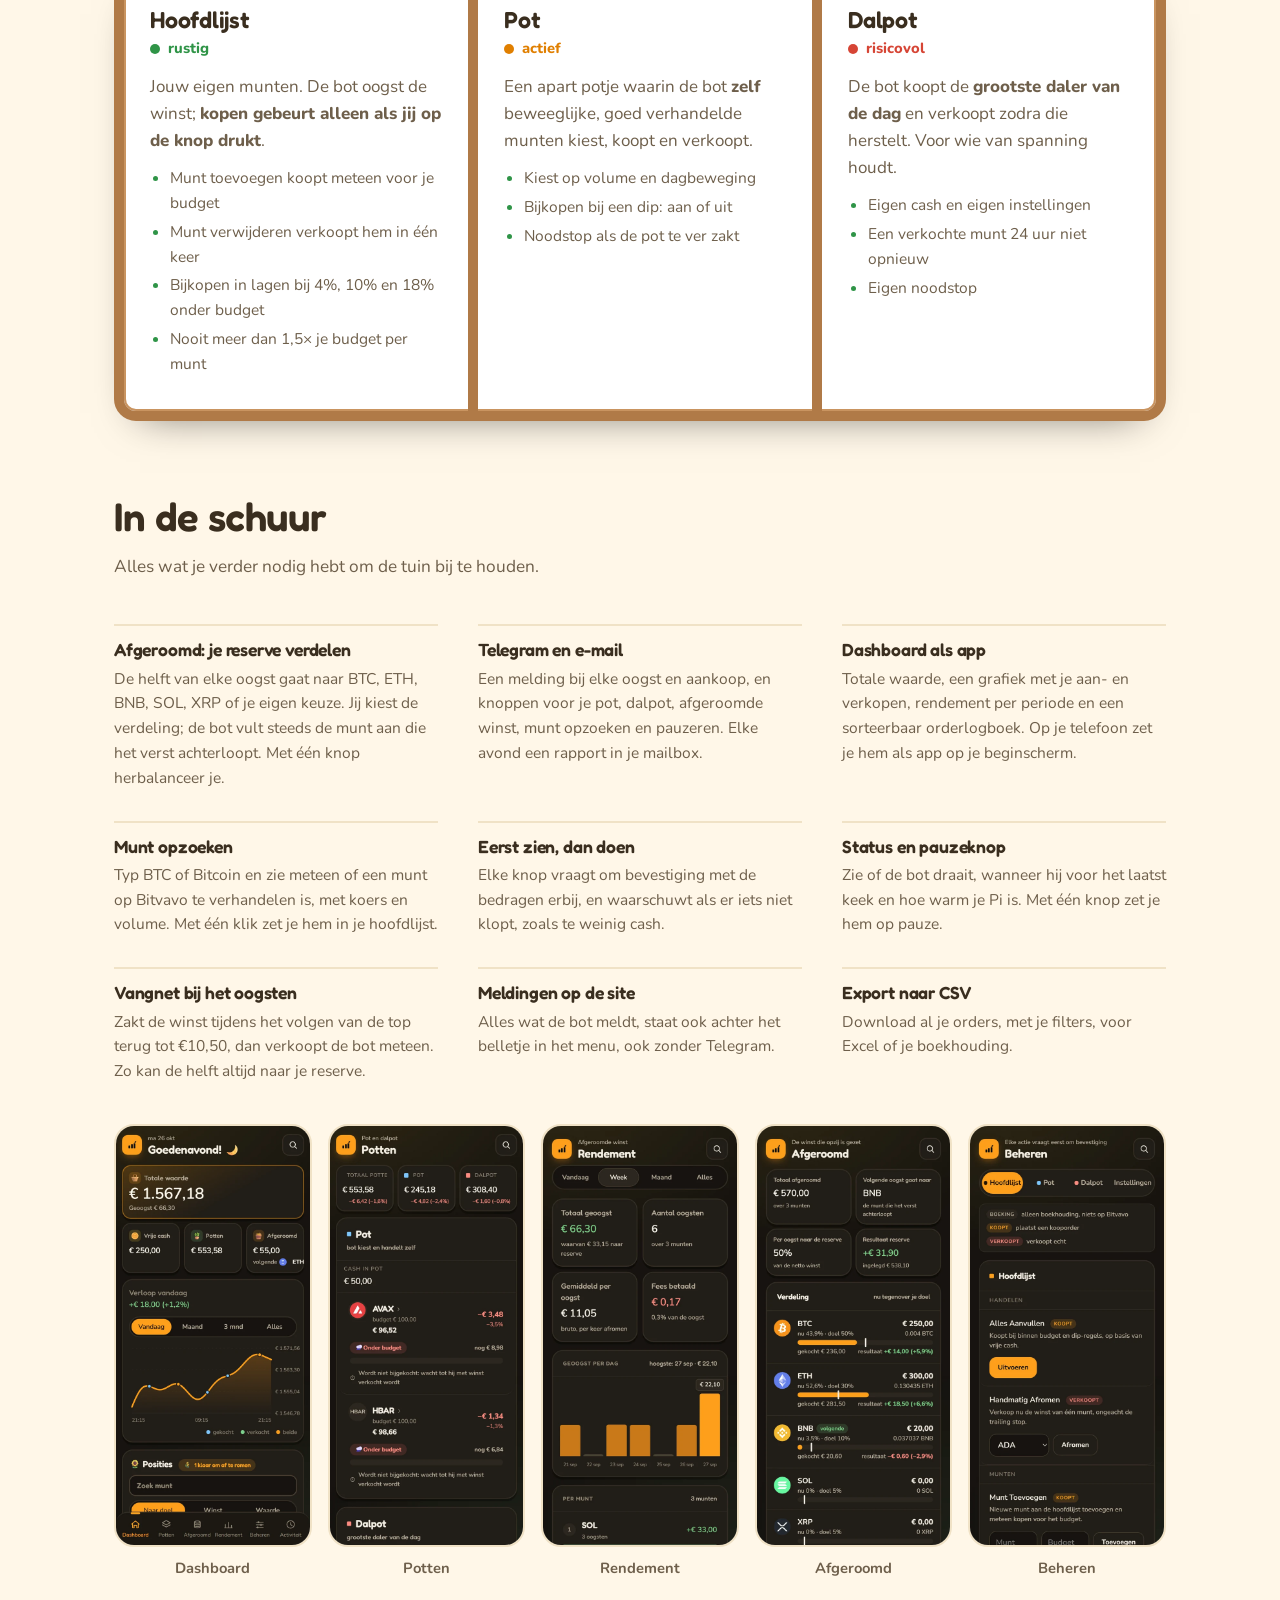
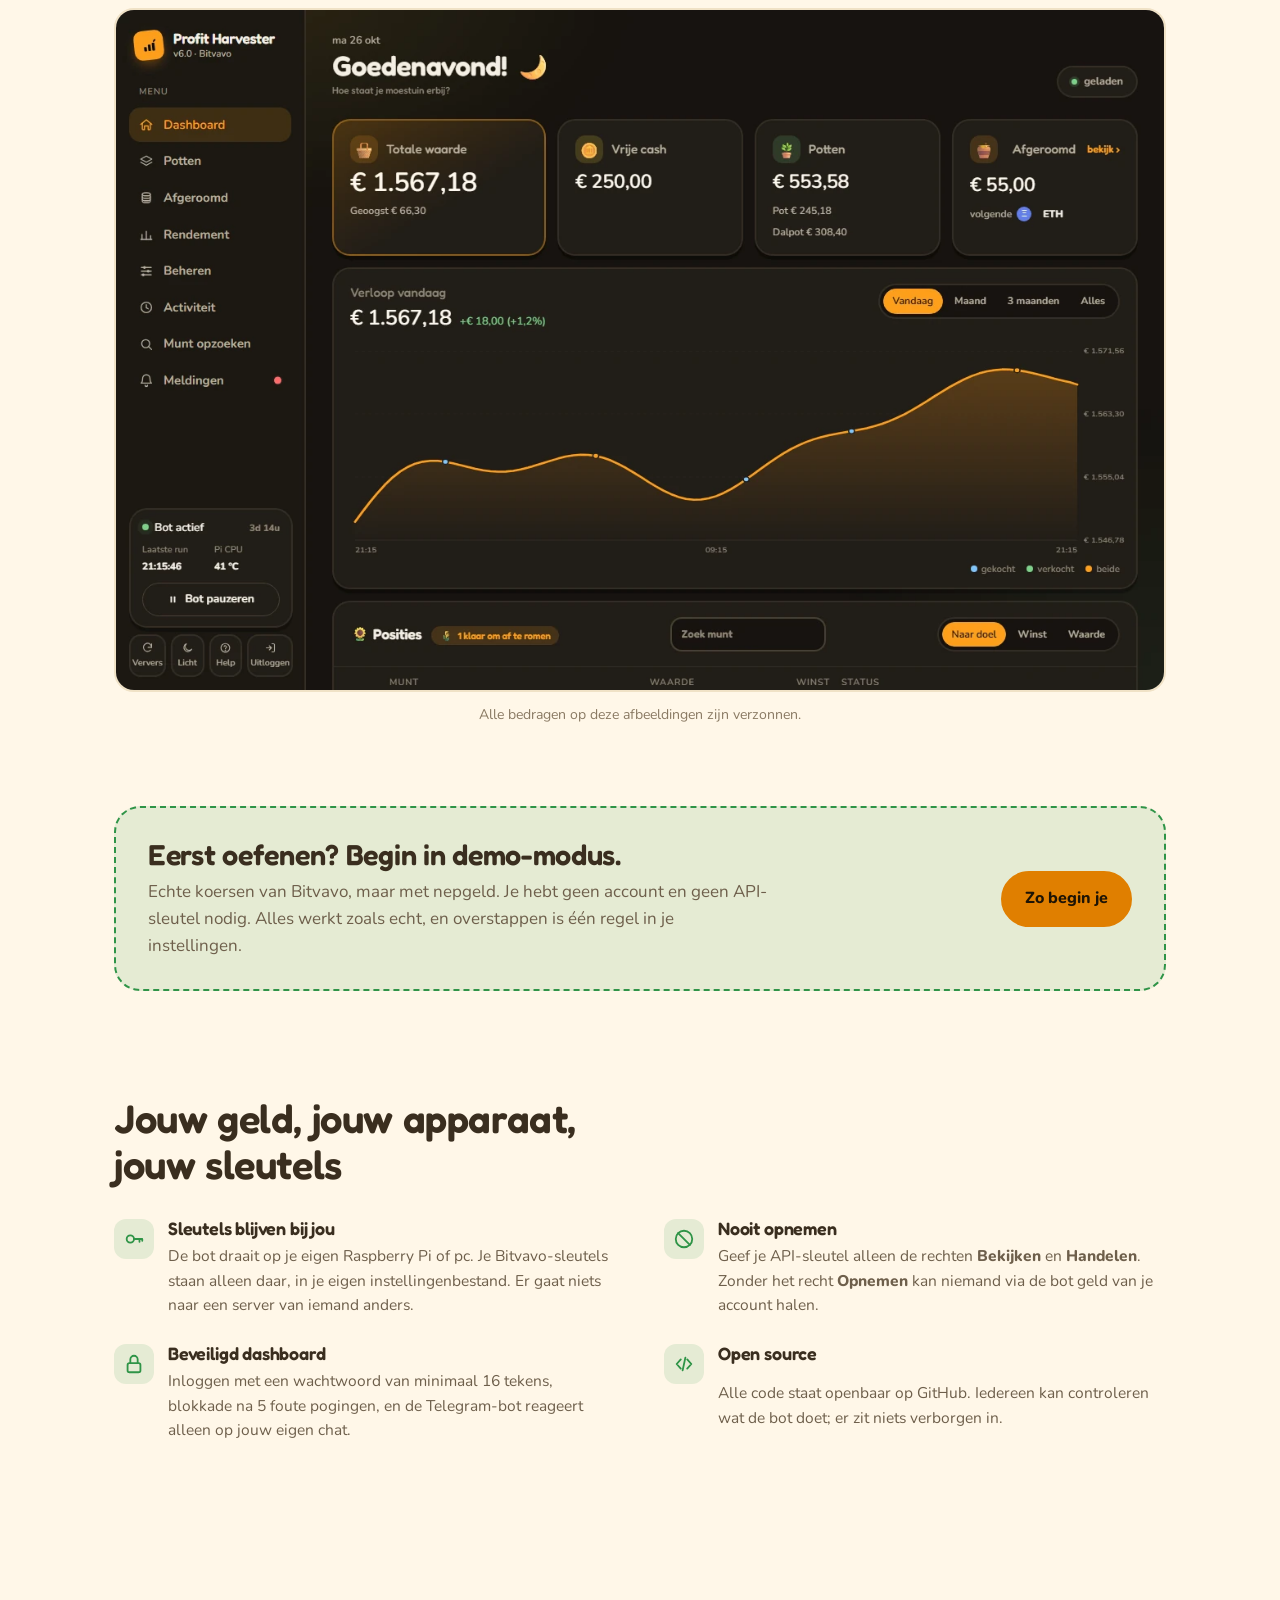
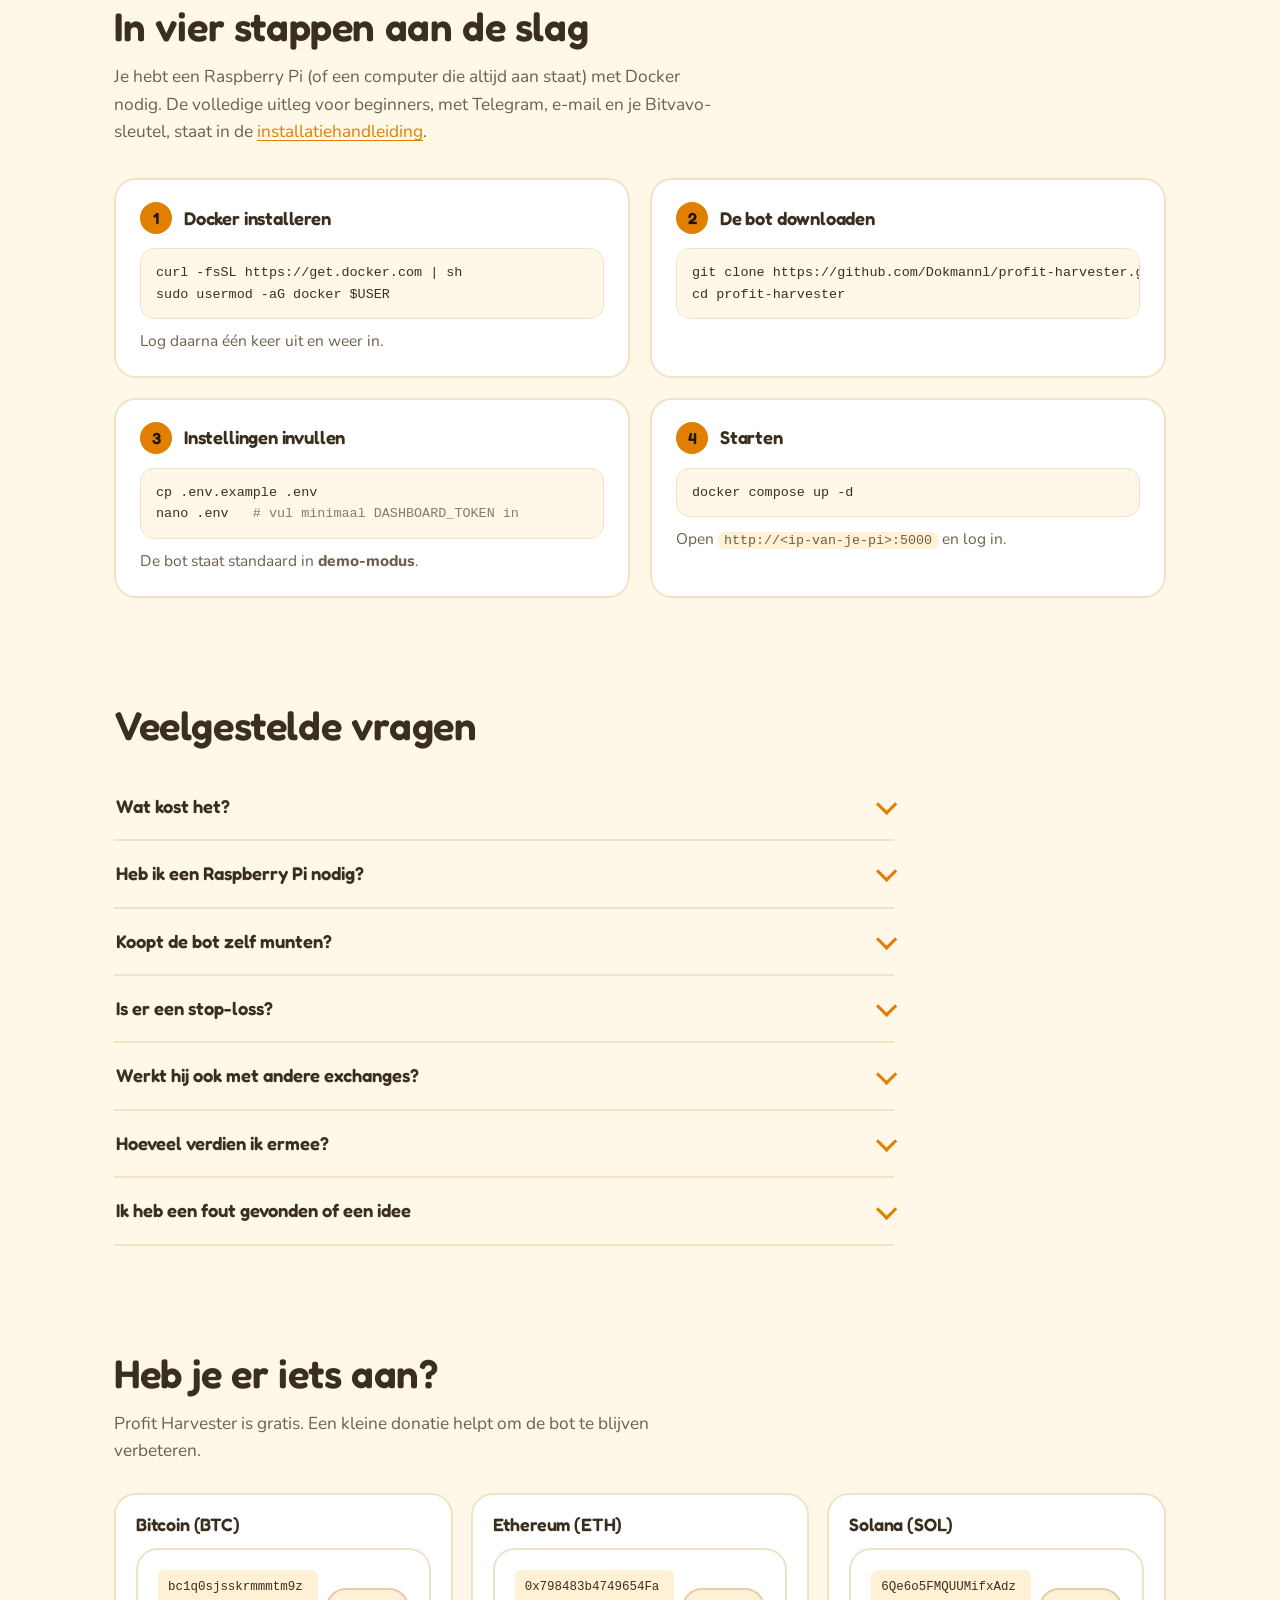
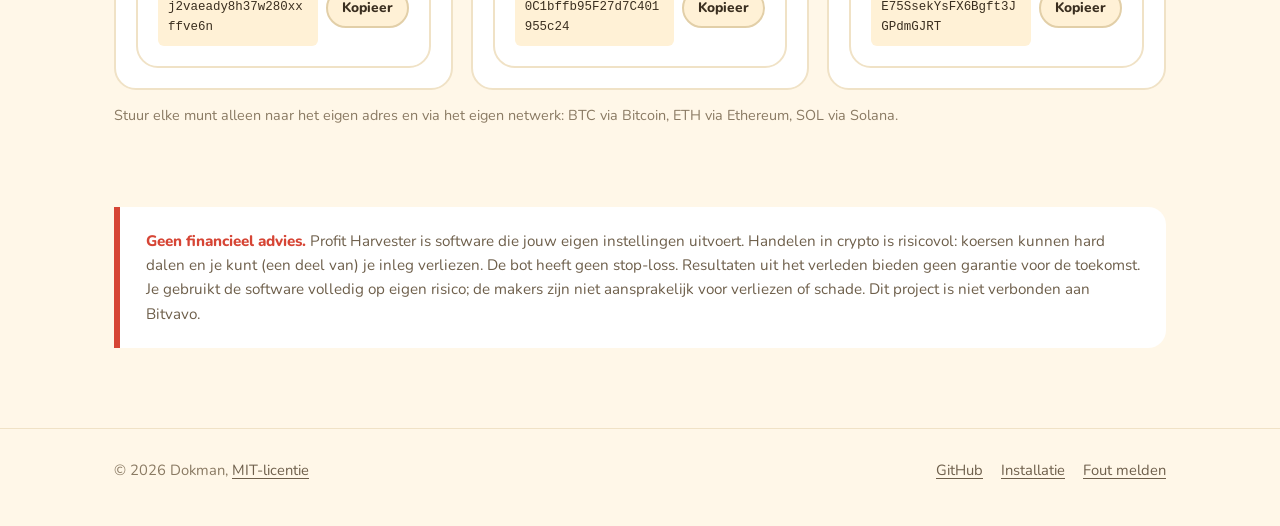
==== commit 5230c78c: "Projectsite in moestuinstijl met knop Licht/Donker; reserve-tekst bijgewerkt (vijf munten); Help: re" ====
--- a/docs/index.html
+++ b/docs/index.html
@@ -3,10 +3,11 @@
 <head>
 <meta charset="UTF-8">
 <meta name="viewport" content="width=device-width, initial-scale=1.0">
-<meta name="color-scheme" content="dark">
+<meta name="color-scheme" content="dark light">
 <title>Profit Harvester: gratis Bitvavo-bot die alleen je winst oogst</title>
 <meta name="description" content="Gratis, open-source tradingbot voor Bitvavo. Laat je munten staan en verkoopt automatisch alleen de winst. Met dashboard, Telegram, demo-modus en een reserve die je zelf verdeelt over BTC, ETH, BNB, SOL en XRP.">
-<meta name="theme-color" content="#0B0E13">
+<meta name="theme-color" content="#16130F" media="(prefers-color-scheme: dark)">
+<meta name="theme-color" content="#FFF7E8" media="(prefers-color-scheme: light)">
 <link rel="icon" href="img/favicon.svg" type="image/svg+xml">
 <link rel="icon" href="img/icon-192.png" sizes="192x192">
 <link rel="apple-touch-icon" href="img/icon-180.png">
@@ -16,223 +17,277 @@
 <meta property="og:image" content="https://dokmannl.github.io/profit-harvester/img/deelbeeld.png">
 <meta property="og:url" content="https://dokmannl.github.io/profit-harvester/">
 <meta name="twitter:card" content="summary_large_image">
+<script>
+  try { var t = localStorage.getItem("thema"); if (t === "licht" || t === "donker") { document.documentElement.setAttribute("data-thema", t); } } catch (e) {}
+</script>
 <link rel="preconnect" href="https://fonts.googleapis.com">
 <link rel="preconnect" href="https://fonts.gstatic.com" crossorigin>
-<link href="https://fonts.googleapis.com/css2?family=Space+Grotesk:wght@400;500;600;700&family=JetBrains+Mono:wght@400;500;600&display=swap" rel="stylesheet">
+<link href="https://fonts.googleapis.com/css2?family=Fredoka:wght@500;600&family=Nunito:wght@400;600;700;800&display=swap" rel="stylesheet">
 <style>
+/* Moestuin: dezelfde kleuren en letters als het dashboard van de bot. */
 :root {
-  --bg:       #0B0E13;
-  --surface:  #11151B;
-  --surface2: #181D25;
-  --line:     #1C222B;
-  --line2:    #2A323D;
-  --text:     #E6EAF0;
-  --dim:      #8B95A3;
-  --dimmer:   #6B7684;
-  --up:       #3FB950;
-  --down:     #FF7B72;
-  --gold:     #F7931A;
-  --gold2:    #FFA53D;
-  --goldsoft: rgba(247,147,26,.12);
-  --blue:     #58A6FF;
-  --mono:     'JetBrains Mono', ui-monospace, Consolas, monospace;
-  --r:        14px;
-  --shadow:   none;
+  --grond:     #16130F;   /* potgrond: achtergrond */
+  --vak:       #221E18;   /* vlakken */
+  --vak2:      #2C271F;
+  --rand:      #352E25;
+  --rand2:     #4A4033;
+  --tekst:     #F5EFE4;
+  --zacht:     #B9AE9C;
+  --stil:      #8F8574;
+  --zon:       #FF9F1C;   /* accent */
+  --zon-zacht: rgba(255,159,28,.15);
+  --blad:      #7BD389;   /* plus, groei */
+  --blad-zacht: rgba(123,211,137,.15);
+  --bes:       #FF8A80;   /* min, risico */
+  --lucht:     #7CC6FE;
+  --plank:     #8A5A32;   /* hout van de bakken */
+  --plank-licht: #A87444;
+  --op-zon:    #1E1405;   /* tekst op oranje */
+  --kop:       'Fredoka', 'Nunito', system-ui, sans-serif;
+  --romp:      'Nunito', system-ui, -apple-system, sans-serif;
+  --code:      ui-monospace, 'Cascadia Mono', Consolas, monospace;
 }
+@media (prefers-color-scheme: light) {
+  :root:not([data-thema="donker"]) {
+    --grond:     #FFF7E8;
+    --vak:       #FFFFFF;
+    --vak2:      #FFF1D6;
+    --rand:      #F0E2C6;
+    --rand2:     #E2CFA8;
+    --tekst:     #3A2E1F;
+    --zacht:     #6E5F4B;
+    --stil:      #8A7A63;
+    --zon:       #E07F00;
+    --zon-zacht: rgba(255,159,28,.18);
+    --blad:      #2F9447;
+    --blad-zacht: rgba(47,148,71,.12);
+    --bes:       #D64535;
+    --lucht:     #2C7FC0;
+    --plank:     #B07A47;
+    --plank-licht: #C99460;
+  }
+}
+:root[data-thema="licht"] {
+    --grond:     #FFF7E8;
+    --vak:       #FFFFFF;
+    --vak2:      #FFF1D6;
+    --rand:      #F0E2C6;
+    --rand2:     #E2CFA8;
+    --tekst:     #3A2E1F;
+    --zacht:     #6E5F4B;
+    --stil:      #8A7A63;
+    --zon:       #E07F00;
+    --zon-zacht: rgba(255,159,28,.18);
+    --blad:      #2F9447;
+    --blad-zacht: rgba(47,148,71,.12);
+    --bes:       #D64535;
+    --lucht:     #2C7FC0;
+    --plank:     #B07A47;
+    --plank-licht: #C99460;
+}
+
 * { box-sizing: border-box; margin: 0; padding: 0; }
 html { scroll-behavior: smooth; }
+@media (prefers-reduced-motion: reduce) { html { scroll-behavior: auto; } }
 body {
-  background: radial-gradient(900px 520px at 85% -5%, rgba(247,147,26,.09) 0%, transparent 60%), var(--bg);
-  color: var(--text);
-  font-family: 'Space Grotesk', system-ui, -apple-system, sans-serif;
-  font-size: 16px; line-height: 1.65;
-  -webkit-font-smoothing: antialiased;
-  overflow-x: hidden;
+  background: var(--grond); color: var(--tekst);
+  font-family: var(--romp); font-size: 17px; line-height: 1.6;
+  -webkit-font-smoothing: antialiased; overflow-x: hidden;
 }
-a { color: var(--gold); }
+a { color: var(--zon); text-underline-offset: 3px; }
+a:focus-visible, button:focus-visible, summary:focus-visible { outline: 3px solid var(--zon); outline-offset: 3px; border-radius: 8px; }
 img { max-width: 100%; height: auto; display: block; }
-.wrap { max-width: 1080px; margin: 0 auto; padding: 0 20px; }
-section { padding: 72px 0; scroll-margin-top: 70px; }
-h1, h2, h3 { letter-spacing: -0.025em; line-height: 1.2; }
-h2 { font-size: clamp(1.6rem, 3.4vw, 2.3rem); font-weight: 700; margin-bottom: 12px; }
-.lead { color: var(--dim); font-size: 1.05rem; max-width: 640px; }
-.kicker { color: var(--gold); font-weight: 600; font-size: 0.75rem; letter-spacing: .1em; text-transform: uppercase; margin-bottom: 12px; font-family: var(--mono); }
-.mid { text-align: center; }
-.mid .lead { margin: 0 auto; }
+b, strong { font-weight: 800; }
+.wrap { max-width: 1100px; margin: 0 auto; padding: 0 24px; }
+section { padding: 80px 0; scroll-margin-top: 72px; }
+h1, h2, h3 { font-family: var(--kop); font-weight: 600; line-height: 1.15; letter-spacing: -0.01em; }
+h2 { font-size: clamp(1.75rem, 3.6vw, 2.5rem); margin-bottom: 14px; max-width: 22ch; }
+h3 { font-size: 1.25rem; }
+.inleiding { color: var(--zacht); font-size: 1.08rem; max-width: 60ch; }
 
 /* ---------- navigatie ---------- */
-.nav {
-  position: sticky; top: 0; z-index: 50;
-  background: rgba(11,14,19,.85); backdrop-filter: blur(10px); -webkit-backdrop-filter: blur(10px);
-  border-bottom: 1px solid var(--line);
-}
-.nav .wrap { display: flex; align-items: center; justify-content: space-between; height: 62px; gap: 16px; }
-.merk { display: flex; align-items: center; gap: 10px; color: var(--text); text-decoration: none; font-weight: 700; letter-spacing: -0.02em; }
-.merk svg { width: 32px; height: 32px; filter: drop-shadow(0 4px 10px rgba(247,147,26,.45)); }
-.nav ul { list-style: none; display: flex; gap: 22px; }
-.nav ul a { color: var(--dim); text-decoration: none; font-size: 0.92rem; font-weight: 500; }
-.nav ul a:hover { color: var(--text); }
+.nav { position: sticky; top: 0; z-index: 50; background: color-mix(in srgb, var(--grond) 88%, transparent);
+  backdrop-filter: blur(10px); -webkit-backdrop-filter: blur(10px); border-bottom: 1px solid var(--rand); }
+.nav .wrap { display: flex; align-items: center; justify-content: space-between; height: 64px; gap: 16px; }
+.merk { display: flex; align-items: center; gap: 10px; color: var(--tekst); text-decoration: none; font-family: var(--kop); font-weight: 600; font-size: 1.15rem; }
+.merk svg { width: 34px; height: 34px; }
+.nav ul { list-style: none; display: flex; gap: 24px; }
+.nav ul a { color: var(--zacht); text-decoration: none; font-weight: 700; font-size: 0.95rem; }
+.nav ul a:hover { color: var(--tekst); }
 
 /* ---------- knoppen ---------- */
-.knop {
-  display: inline-flex; align-items: center; gap: 9px;
-  padding: 13px 22px; border-radius: 10px; min-height: 48px;
-  font-weight: 600; font-size: 0.97rem; text-decoration: none;
-  border: 1px solid var(--line); color: var(--text); background: var(--surface2);
-  transition: transform .15s, background .15s, border-color .15s;
-}
-.knop:hover { transform: translateY(-1px); border-color: var(--line2); background: #1f252e; }
-.knop.hoofd { background: var(--gold); border-color: var(--gold); color: #0B0E13; box-shadow: 0 10px 30px -12px rgba(247,147,26,.7); }
-.knop.hoofd:hover { background: var(--gold2); border-color: var(--gold2); }
-.knop svg { width: 18px; height: 18px; }
-.knop.klein { padding: 8px 14px; font-size: 0.85rem; border-radius: 9px; min-height: 40px; }
-
-/* ---------- hero ---------- */
-.hero { padding: 64px 0 40px; background-image: linear-gradient(rgba(127,127,127,.05) 1px, transparent 1px), linear-gradient(90deg, rgba(127,127,127,.05) 1px, transparent 1px); background-size: 48px 48px; }
-.hero .wrap { display: grid; grid-template-columns: 1.05fr .95fr; gap: 48px; align-items: center; }
-.hero h1 { font-size: clamp(2.2rem, 5.2vw, 3.6rem); font-weight: 700; margin-bottom: 18px; letter-spacing: -0.035em; }
-.hero h1 em { font-style: normal; color: var(--gold); }
-.hero p { color: var(--dim); font-size: 1.12rem; margin-bottom: 26px; max-width: 540px; }
+.knop { display: inline-flex; align-items: center; gap: 9px; padding: 13px 22px; min-height: 50px; border-radius: 999px;
+  font-family: var(--romp); font-weight: 800; font-size: 1rem; text-decoration: none; color: var(--tekst);
+  background: var(--vak); border: 2px solid var(--rand2); transition: border-color .15s, background .15s; }
+.knop:hover { border-color: var(--zon); }
+.knop.hoofd { background: var(--zon); border-color: var(--zon); color: var(--op-zon); }
+.knop.hoofd:hover { background: #FFB347; border-color: #FFB347; }
+.knop svg { width: 19px; height: 19px; }
+.knop.klein { padding: 7px 15px; min-height: 40px; font-size: 0.9rem; }
+.nav-rechts { display: flex; align-items: center; gap: 8px; }
+.themaknop { cursor: pointer; }
+.themaknop .zon, .themaknop .maan { display: none; }
+.themaknop[data-naar="licht"] .zon, .themaknop[data-naar="donker"] .maan { display: block; }
+
+/* ---------- opening ---------- */
+.opening { padding: 64px 0 72px; }
+.opening .wrap { display: grid; grid-template-columns: 1fr 1.08fr; gap: 56px; align-items: center; }
+.opening h1 { font-size: clamp(2.5rem, 5.6vw, 4.1rem); line-height: 1.04; margin-bottom: 22px; letter-spacing: -0.02em; }
+.opening p { color: var(--zacht); font-size: 1.15rem; margin-bottom: 28px; max-width: 46ch; }
 .knoppen { display: flex; gap: 12px; flex-wrap: wrap; }
-.badges { display: flex; gap: 8px; flex-wrap: wrap; margin-top: 26px; }
-.badge { font-size: 0.76rem; font-weight: 500; color: var(--dim); border: 1px solid var(--line2); background: rgba(17,21,27,.8); padding: 5px 11px; border-radius: 6px; font-family: var(--mono); }
-.badge b { color: var(--up); }
-.telefoon {
-  justify-self: center; width: min(310px, 100%);
-  border-radius: 34px; padding: 10px; background: #05080c;
-  border: 1px solid var(--line2); box-shadow: 0 30px 80px -20px rgba(0,0,0,.9), 0 0 60px -10px rgba(247,147,26,.25);
-  transform: rotate(2deg);
-}
-.telefoon img { border-radius: 26px; width: 100%; height: 600px; object-fit: cover; object-position: top; }
-
-/* ---------- kaarten ---------- */
-.raster { display: grid; gap: 16px; }
-.raster > * { min-width: 0; }
-.r3 { grid-template-columns: repeat(3, 1fr); }
-.r2 { grid-template-columns: repeat(2, 1fr); }
-.kaart {
-  background: var(--surface); border: 1px solid var(--line); border-radius: var(--r);
-  padding: 24px; box-shadow: var(--shadow);
-}
-.kaart h3 { font-size: 1.12rem; margin: 12px 0 8px; display: flex; align-items: center; gap: 8px; }
-.kaart p { color: var(--dim); font-size: 0.94rem; }
-.kaart ul { color: var(--dim); font-size: 0.92rem; margin: 10px 0 0 18px; }
-.kaart li { margin: 3px 0; }
-.icoon {
-  width: 44px; height: 44px; border-radius: 12px; display: grid; place-items: center;
-  background: var(--goldsoft); color: var(--gold); border: 1px solid rgba(247,147,26,.25);
-}
-.icoon svg { width: 22px; height: 22px; }
-.icoon.blauw { background: rgba(88,166,255,.12); color: var(--blue); border-color: rgba(88,166,255,.3); }
-.icoon.rood { background: rgba(248,81,73,.1); color: var(--down); border-color: rgba(248,81,73,.3); }
-.icoon.groen { background: rgba(63,185,80,.1); color: var(--up); border-color: rgba(63,185,80,.3); }
-.chip { display: inline-block; font-size: 0.68rem; font-weight: 700; padding: 2px 8px; border-radius: 4px; margin-left: 4px; text-transform: uppercase; letter-spacing: .05em; }
-.chip.laag { color: var(--up); background: rgba(63,185,80,.14); }
-.chip.mid { color: var(--gold); background: var(--goldsoft); }
-.chip.hoog { color: var(--down); background: rgba(248,81,73,.14); }
-
-/* ---------- hoe werkt oogsten ---------- */
-.oogst { display: grid; grid-template-columns: 1.2fr .8fr; gap: 28px; align-items: center; margin-top: 34px; }
-.oogst svg.diagram { width: 100%; height: auto; }
-.stappen { list-style: none; counter-reset: s; }
-.stappen li { counter-increment: s; position: relative; padding: 0 0 18px 46px; color: var(--dim); font-size: 0.95rem; }
-.stappen li b { color: var(--text); display: block; margin-bottom: 2px; }
-.stappen li::before {
-  content: counter(s); position: absolute; left: 0; top: -2px;
-  width: 30px; height: 30px; border-radius: 50%; display: grid; place-items: center;
-  background: var(--surface); color: var(--gold); font-weight: 600; font-size: 0.82rem; border: 1.5px solid var(--gold); font-family: var(--mono);
-}
-
-/* ---------- screenshots ---------- */
-.galerij { display: grid; grid-template-columns: repeat(5, 1fr); gap: 14px; margin-top: 34px; }
-.galerij figure { background: var(--surface); border: 1px solid var(--line); border-radius: 18px; padding: 8px; }
-.galerij img { border-radius: 14px; }
-.galerij figcaption { text-align: center; color: var(--dim); font-size: 0.72rem; font-weight: 600; padding: 10px 0 4px; text-transform: uppercase; letter-spacing: .1em; font-family: var(--mono); }
-.desktopshot { margin-top: 26px; background: var(--surface); border: 1px solid var(--line); border-radius: 18px; padding: 10px; box-shadow: 0 30px 80px -30px rgba(0,0,0,.9); }
-.desktopshot img { border-radius: 12px; width: 100%; }
-
-/* ---------- installatie ---------- */
-.stapkaart { position: relative; }
-.stapnr { font-size: 0.72rem; font-weight: 600; color: var(--gold); letter-spacing: .1em; text-transform: uppercase; font-family: var(--mono); }
-pre {
-  background: #080A0E; border: 1px solid var(--line); border-radius: 10px;
-  padding: 12px 14px; margin-top: 12px; overflow-x: auto;
-  font-family: var(--mono); font-size: 0.8rem; color: #D6DDE6; line-height: 1.6;
-}
-pre .c { color: var(--dimmer); }
-code { font-family: var(--mono); font-size: 0.85em; background: var(--surface2); border: 1px solid var(--line); border-radius: 5px; padding: 1px 6px; color: var(--gold); }
-
-/* ---------- demo banner ---------- */
-.demo {
-  display: grid; grid-template-columns: auto 1fr auto; gap: 22px; align-items: center;
-  background: var(--goldsoft);
-  border: 1px solid rgba(247,147,26,.45); border-radius: 16px; padding: 28px;
-}
-.demo h3 { font-size: 1.25rem; margin-bottom: 4px; }
-.demo p { color: var(--dim); }
-.demo .icoon { width: 56px; height: 56px; }
-
-/* ---------- veelgesteld ---------- */
-details {
-  background: var(--surface); border: 1px solid var(--line); border-radius: 12px;
-  padding: 16px 20px; margin-bottom: 10px;
-}
-details summary { cursor: pointer; font-weight: 700; list-style: none; display: flex; justify-content: space-between; gap: 12px; }
+.feitjes { list-style: none; margin-top: 28px; display: grid; gap: 6px; color: var(--zacht); font-size: 0.97rem; }
+.feitjes li { display: flex; gap: 10px; align-items: baseline; }
+.feitjes li::before { content: ""; flex: none; width: 9px; height: 9px; border-radius: 50% 0; background: var(--blad); transform: rotate(-45deg) translateY(-1px); }
+
+/* het oogstplaatje: een bak met grond onderin */
+.bak { position: relative; background: var(--vak); border: 2px solid var(--rand); border-radius: 26px; padding: 18px 18px 0; overflow: hidden; }
+.bak::after { content: ""; display: block; height: 16px; margin: 0 -18px; background: var(--plank);
+  box-shadow: inset 0 3px 0 var(--plank-licht); }
+.oogstplaat { width: 100%; height: auto; display: block; }
+.oogstplaat .l-budget { stroke: var(--stil); }
+.oogstplaat .t-budget { fill: var(--zacht); }
+.oogstplaat .l-doel { stroke: var(--blad); }
+.oogstplaat .t-doel { fill: var(--blad); }
+.oogstplaat .koers { stroke: var(--zon); }
+.oogstplaat .vlak { fill: var(--zon); opacity: .14; }
+.oogstplaat .grond { fill: var(--vak2); }
+.oogstplaat .top { fill: var(--vak); stroke: var(--zon); }
+.oogstplaat .t-sterk { fill: var(--tekst); }
+.oogstplaat .t-zon { fill: var(--zon); }
+.oogstplaat .t-zacht { fill: var(--zacht); }
+.oogstplaat .stip-blad { fill: var(--blad); }
+.oogstplaat .stip-zon { fill: var(--zon); }
+.oogstplaat .stip-rustig { fill: var(--vak2); stroke: var(--stil); }
+.oogstplaat .nr { fill: var(--op-zon); }
+.oogstplaat .nr-licht { fill: var(--tekst); }
+
+/* ---------- één oogst in vier stappen ---------- */
+.stappen { list-style: none; counter-reset: s; display: grid; grid-template-columns: repeat(4, minmax(0, 1fr)); gap: 28px; margin-top: 36px; }
+.stappen li { counter-increment: s; position: relative; padding-top: 52px; color: var(--zacht); }
+.stappen li::before { content: counter(s); position: absolute; left: 0; top: 0; width: 38px; height: 38px; border-radius: 50%;
+  display: grid; place-items: center; font-family: var(--kop); font-weight: 600; font-size: 1.1rem;
+  background: var(--zon-zacht); color: var(--zon); border: 2px solid var(--zon); }
+.stappen li:not(:last-child)::after { content: ""; position: absolute; left: 50px; right: -16px; top: 19px; border-top: 2px dotted var(--rand2); }
+.stappen h3 { color: var(--tekst); font-size: 1.12rem; margin-bottom: 6px; }
+
+/* ---------- drie vakken in één moestuinbak ---------- */
+.moestuinbak { margin-top: 36px; border: 10px solid var(--plank); border-radius: 22px; background: var(--vak);
+  display: grid; grid-template-columns: repeat(3, minmax(0, 1fr));
+  box-shadow: inset 0 0 0 2px var(--plank-licht), 0 18px 40px -26px rgba(0,0,0,.6); }
+.vakje { padding: 26px 26px 30px; min-width: 0; }
+.vakje + .vakje { border-left: 10px solid var(--plank); }
+.vakje h3 { font-size: 1.45rem; }
+.risico { display: inline-flex; align-items: center; gap: 8px; font-weight: 800; font-size: 0.92rem; margin: 4px 0 12px; }
+.risico i { width: 10px; height: 10px; border-radius: 50%; }
+.risico.rustig { color: var(--blad); } .risico.rustig i { background: var(--blad); }
+.risico.actief { color: var(--zon); } .risico.actief i { background: var(--zon); }
+.risico.spannend { color: var(--bes); } .risico.spannend i { background: var(--bes); }
+.vakje p { color: var(--zacht); }
+.vakje ul { margin: 12px 0 0 20px; color: var(--zacht); font-size: 0.97rem; }
+.vakje li { margin: 4px 0; }
+.vakje li::marker { color: var(--blad); }
+
+/* ---------- in de schuur: de rest van de functies ---------- */
+.schuur { margin-top: 44px; display: grid; grid-template-columns: repeat(3, minmax(0, 1fr)); gap: 30px 40px; }
+.schuur div { border-top: 2px solid var(--rand); padding-top: 14px; }
+.schuur h3 { font-size: 1.1rem; margin-bottom: 6px; }
+.schuur p { color: var(--zacht); font-size: 0.97rem; }
+
+/* ---------- schermen ---------- */
+.schermen { margin-top: 40px; display: grid; grid-template-columns: repeat(5, minmax(0, 1fr)); gap: 16px; }
+.schermen figure { min-width: 0; }
+.schermen img { border-radius: 20px; border: 2px solid var(--rand); }
+.schermen figcaption { text-align: center; color: var(--zacht); font-weight: 700; font-size: 0.92rem; padding-top: 10px; }
+.laptop { margin-top: 28px; border-radius: 20px; border: 2px solid var(--rand); overflow: hidden; }
+.verzonnen { text-align: center; color: var(--stil); font-size: 0.88rem; margin-top: 12px; }
+
+/* ---------- oefenen ---------- */
+.oefenen { display: grid; grid-template-columns: 1fr auto; gap: 24px; align-items: center; padding: 30px 32px; border-radius: 26px;
+  background: var(--blad-zacht); border: 2px dashed var(--blad); }
+.oefenen h2 { font-size: clamp(1.4rem, 2.6vw, 1.8rem); margin-bottom: 6px; max-width: none; }
+.oefenen p { color: var(--zacht); max-width: 62ch; }
+
+/* ---------- veiligheid ---------- */
+.veilig { margin-top: 32px; display: grid; grid-template-columns: repeat(2, minmax(0, 1fr)); gap: 26px 48px; }
+.veilig div { display: grid; grid-template-columns: 40px 1fr; gap: 0 14px; }
+.veilig svg { grid-row: span 2; width: 40px; height: 40px; padding: 9px; border-radius: 12px; color: var(--blad); background: var(--blad-zacht); }
+.veilig h3 { font-size: 1.12rem; margin-bottom: 4px; }
+.veilig p { color: var(--zacht); font-size: 0.97rem; }
+
+/* ---------- installeren ---------- */
+.installeer { list-style: none; counter-reset: i; margin-top: 32px; display: grid; grid-template-columns: repeat(2, minmax(0, 1fr)); gap: 20px; }
+.installeer li { counter-increment: i; background: var(--vak); border: 2px solid var(--rand); border-radius: 22px; padding: 22px 24px; min-width: 0; }
+.installeer h3 { display: flex; align-items: center; gap: 12px; font-size: 1.15rem; }
+.installeer h3::before { content: counter(i); flex: none; width: 32px; height: 32px; border-radius: 50%; display: grid; place-items: center;
+  background: var(--zon); color: var(--op-zon); font-size: 1rem; }
+.installeer p { color: var(--zacht); margin-top: 10px; font-size: 0.97rem; }
+pre { margin-top: 14px; padding: 13px 15px; border-radius: 14px; overflow-x: auto; background: var(--grond); border: 1px solid var(--rand);
+  font-family: var(--code); font-size: 0.84rem; line-height: 1.6; color: var(--tekst); }
+pre .c { color: var(--stil); }
+code { font-family: var(--code); font-size: 0.86em; background: var(--vak2); border-radius: 6px; padding: 1px 6px; }
+
+/* ---------- vragen ---------- */
+.vragen { max-width: 780px; margin-top: 26px; }
+details { border-bottom: 2px solid var(--rand); }
+details summary { cursor: pointer; list-style: none; display: flex; justify-content: space-between; align-items: center; gap: 16px;
+  padding: 18px 2px; font-family: var(--kop); font-weight: 600; font-size: 1.15rem; }
 details summary::-webkit-details-marker { display: none; }
-details summary::after { content: "+"; color: var(--gold); font-weight: 600; font-size: 1.2rem; line-height: 1; font-family: var(--mono); }
-details[open] summary::after { content: "–"; }
-details p { color: var(--dim); margin-top: 10px; font-size: 0.95rem; }
-
-/* ---------- doneren ---------- */
+details summary::after { content: ""; flex: none; width: 12px; height: 12px; border-right: 3px solid var(--zon); border-bottom: 3px solid var(--zon);
+  transform: rotate(45deg) translateY(-3px); transition: transform .15s; }
+details[open] summary::after { transform: rotate(-135deg) translateY(-3px); }
+details p { color: var(--zacht); padding: 0 2px 20px; max-width: 64ch; }
+
+/* ---------- steunen ---------- */
+.adressen { margin-top: 28px; display: grid; grid-template-columns: repeat(3, minmax(0, 1fr)); gap: 18px; }
+.adressen div { background: var(--vak); border: 2px solid var(--rand); border-radius: 22px; padding: 20px; min-width: 0; }
+.adressen h3 { font-size: 1.12rem; }
 .adres { display: flex; gap: 8px; align-items: center; margin-top: 12px; }
-.adres code { flex: 1; min-width: 0; word-break: break-all; font-size: 0.78rem; padding: 8px 10px; color: var(--text); }
-.adres button {
-  font: inherit; font-size: 0.82rem; font-weight: 600; cursor: pointer; min-height: 40px;
-  color: var(--text); background: var(--surface2); border: 1px solid var(--line); border-radius: 9px; padding: 8px 12px;
-  white-space: nowrap;
-}
-.adres button:hover { border-color: var(--line2); }
-
-/* ---------- disclaimer en voet ---------- */
-.letop {
-  background: rgba(248,81,73,.07); border: 1px solid rgba(248,81,73,.3); border-radius: 14px;
-  padding: 22px 24px; color: var(--dim); font-size: 0.92rem;
-}
-.letop b { color: var(--down); }
-footer { border-top: 1px solid var(--line); padding: 30px 0 40px; color: var(--dimmer); font-size: 0.86rem; }
+.adres code { flex: 1; min-width: 0; word-break: break-all; font-size: 0.78rem; padding: 8px 10px; }
+.adres button { font: inherit; font-weight: 800; font-size: 0.86rem; cursor: pointer; min-height: 40px; white-space: nowrap;
+  color: var(--tekst); background: var(--vak2); border: 2px solid var(--rand2); border-radius: 999px; padding: 6px 14px; }
+.adres button:hover { border-color: var(--zon); }
+.klein-grijs { color: var(--stil); font-size: 0.9rem; margin-top: 14px; }
+
+/* ---------- let op en voet ---------- */
+.letop { border-left: 6px solid var(--bes); background: var(--vak); border-radius: 0 18px 18px 0; padding: 22px 26px; color: var(--zacht); font-size: 0.95rem; }
+.letop b { color: var(--bes); }
+footer { border-top: 1px solid var(--rand); padding: 30px 0 44px; color: var(--stil); font-size: 0.92rem; }
 footer .wrap { display: flex; justify-content: space-between; gap: 16px; flex-wrap: wrap; }
-footer a { color: var(--dim); }
-
-.cijfer { font-family: var(--mono); color: var(--text); }
-.kaart h3 .icoonklein { width: 20px; height: 20px; color: var(--gold); flex-shrink: 0; }
-.r4 { grid-template-columns: repeat(4, 1fr); }
-@media (max-width: 900px) {
-  .r4 { grid-template-columns: 1fr 1fr; }
-  .hero .wrap { grid-template-columns: 1fr; gap: 36px; }
-  .telefoon { transform: none; }
-  .telefoon img { height: 520px; }
-  .r3 { grid-template-columns: 1fr 1fr; }
-  .oogst { grid-template-columns: 1fr; }
-  .galerij { grid-template-columns: 1fr 1fr; }
+footer nav { display: flex; gap: 18px; flex-wrap: wrap; }
+footer a { color: var(--zacht); }
+
+@media (max-width: 960px) {
+  .opening .wrap { grid-template-columns: 1fr; gap: 40px; }
+  .stappen { grid-template-columns: repeat(2, minmax(0, 1fr)); }
+  .stappen li::after { display: none; }
+  .moestuinbak { grid-template-columns: 1fr; }
+  .vakje + .vakje { border-left: 0; border-top: 10px solid var(--plank); }
+  .schuur { grid-template-columns: repeat(2, minmax(0, 1fr)); }
+  .schermen { grid-template-columns: repeat(5, 62%); overflow-x: auto; scroll-snap-type: x mandatory; padding-bottom: 8px; }
+  .schermen figure { scroll-snap-align: start; }
   .nav ul { display: none; }
 }
-@media (max-width: 600px) {
-  section { padding: 54px 0; }
+@media (max-width: 620px) {
+  body { font-size: 16px; }
+  section { padding: 58px 0; }
   .wrap { padding: 0 16px; }
-  .r3, .r2 { grid-template-columns: 1fr; }
-  .demo { grid-template-columns: 1fr; text-align: left; }
+  .opening { padding: 40px 0 48px; }
+  .stappen, .schuur, .veilig, .installeer, .adressen { grid-template-columns: 1fr; }
+  .oefenen { grid-template-columns: 1fr; padding: 24px 22px; }
   .knoppen { flex-direction: column; }
   .knoppen .knop { justify-content: center; }
+  .vakje { padding: 22px 20px 24px; }
   .nav .knop.klein span { display: none; }
+  .nav .knop.klein { padding: 7px 11px; }
 }
 </style>
 </head>
 <body>
 
 <!-- ===================== NAVIGATIE ===================== -->
-<nav class="nav">
-  <div class="wrap">
-    <a class="merk" href="#top"><svg viewBox="0 0 48 48" aria-hidden="true"><rect width="48" height="48" rx="11" fill="#F7931A"/><rect x="9" y="27" width="7.5" height="12" rx="2" fill="#0B0E13"/><rect x="20.25" y="21" width="7.5" height="18" rx="2" fill="#0B0E13"/><rect x="31.5" y="17" width="7.5" height="22" rx="2" fill="#0B0E13"/><path d="M35.25 15C35.25 10 38.5 7 43 7c0 4.5-3.25 8-7.75 8z" fill="#0B0E13"/></svg>Profit Harvester</a>
+<nav class="nav" aria-label="Hoofdmenu">
+  <div class="wrap">
+    <a class="merk" href="#top"><svg viewBox="0 0 48 48" aria-hidden="true"><rect width="48" height="48" rx="13" fill="#FF9F1C"/><rect x="9" y="27" width="7.5" height="12" rx="2" fill="#1E1405"/><rect x="20.25" y="21" width="7.5" height="18" rx="2" fill="#1E1405"/><rect x="31.5" y="17" width="7.5" height="22" rx="2" fill="#1E1405"/><path d="M35.25 15C35.25 10 38.5 7 43 7c0 4.5-3.25 8-7.75 8z" fill="#1E1405"/></svg>Profit Harvester</a>
     <ul>
       <li><a href="#hoe">Hoe het werkt</a></li>
       <li><a href="#functies">Functies</a></li>
@@ -240,113 +295,100 @@
       <li><a href="#vragen">Vragen</a></li>
       <li><a href="#steun">Steunen</a></li>
     </ul>
+    <div class="nav-rechts">
+    <button type="button" class="knop klein themaknop" id="knopThema" data-naar="licht">
+      <svg class="zon" viewBox="0 0 24 24" fill="none" stroke="currentColor" stroke-width="2" stroke-linecap="round" aria-hidden="true"><circle cx="12" cy="12" r="4"/><path d="M12 2v2M12 20v2M4.9 4.9l1.4 1.4M17.7 17.7l1.4 1.4M2 12h2M20 12h2M4.9 19.1l1.4-1.4M17.7 6.3l1.4-1.4"/></svg>
+      <svg class="maan" viewBox="0 0 24 24" fill="none" stroke="currentColor" stroke-width="2" stroke-linecap="round" stroke-linejoin="round" aria-hidden="true"><path d="M20 14.5A8 8 0 1 1 9.5 4a6.5 6.5 0 0 0 10.5 10.5z"/></svg>
+      <span id="themaTekst">Licht</span>
+    </button>
     <a class="knop klein" href="https://github.com/Dokmannl/profit-harvester">
-      <svg viewBox="0 0 24 24" fill="currentColor"><path d="M12 .5a11.5 11.5 0 0 0-3.64 22.41c.58.1.79-.25.79-.56v-2c-3.2.7-3.88-1.37-3.88-1.37-.53-1.33-1.28-1.69-1.28-1.69-1.05-.71.08-.7.08-.7 1.16.08 1.77 1.19 1.77 1.19 1.03 1.77 2.7 1.26 3.36.96.1-.75.4-1.26.73-1.55-2.56-.29-5.25-1.28-5.25-5.68 0-1.26.45-2.28 1.19-3.09-.12-.29-.52-1.46.11-3.05 0 0 .97-.31 3.17 1.18a11 11 0 0 1 5.77 0c2.2-1.49 3.17-1.18 3.17-1.18.63 1.59.23 2.76.11 3.05.74.81 1.19 1.83 1.19 3.09 0 4.41-2.7 5.38-5.27 5.67.41.36.78 1.06.78 2.14v3.17c0 .31.21.67.8.56A11.5 11.5 0 0 0 12 .5Z"/></svg>
+      <svg viewBox="0 0 24 24" fill="currentColor" aria-hidden="true"><path d="M12 .5a11.5 11.5 0 0 0-3.64 22.41c.58.1.79-.25.79-.56v-2c-3.2.7-3.88-1.37-3.88-1.37-.53-1.33-1.28-1.69-1.28-1.69-1.05-.71.08-.7.08-.7 1.16.08 1.77 1.19 1.77 1.19 1.03 1.77 2.7 1.26 3.36.96.1-.75.4-1.26.73-1.55-2.56-.29-5.25-1.28-5.25-5.68 0-1.26.45-2.28 1.19-3.09-.12-.29-.52-1.46.11-3.05 0 0 .97-.31 3.17 1.18a11 11 0 0 1 5.77 0c2.2-1.49 3.17-1.18 3.17-1.18.63 1.59.23 2.76.11 3.05.74.81 1.19 1.83 1.19 3.09 0 4.41-2.7 5.38-5.27 5.67.41.36.78 1.06.78 2.14v3.17c0 .31.21.67.8.56A11.5 11.5 0 0 0 12 .5Z"/></svg>
       <span>GitHub</span>
     </a>
+    </div>
   </div>
 </nav>
 
-<!-- ===================== HERO ===================== -->
-<header class="hero" id="top">
+<!-- ===================== OPENING ===================== -->
+<header class="opening" id="top">
   <div class="wrap">
     <div>
-      <div class="kicker">Gratis &amp; open source · voor Bitvavo</div>
-      <h1>Laat je munten staan.<br><em>Oogst alleen de winst.</em></h1>
-      <p>Profit Harvester is een tradingbot die 24/7 je Bitvavo-portefeuille bewaakt. Stijgt een munt genoeg,
-        dan verkoopt hij automatisch alleen het deel boven je budget. De helft van die winst gaat naar een
-        spaarpot in Bitcoin of Ethereum.</p>
+      <h1>Laat je munten staan. Oogst alleen de winst.</h1>
+      <p>Profit Harvester is een gratis bot die dag en nacht je munten op Bitvavo in de gaten houdt. Stijgt een munt
+        genoeg, dan verkoopt hij alleen het stuk boven je budget. De helft van die winst gaat naar je reserve in grote
+        munten zoals Bitcoin, Ethereum en Solana; de verdeling kies je zelf.</p>
       <div class="knoppen">
         <a class="knop hoofd" href="https://github.com/Dokmannl/profit-harvester">
-          <svg viewBox="0 0 24 24" fill="none" stroke="currentColor" stroke-width="2.2" stroke-linecap="round" stroke-linejoin="round"><path d="M12 3v12"/><path d="m7 10 5 5 5-5"/><path d="M5 21h14"/></svg>
+          <svg viewBox="0 0 24 24" fill="none" stroke="currentColor" stroke-width="2.4" stroke-linecap="round" stroke-linejoin="round" aria-hidden="true"><path d="M12 3v12"/><path d="m7 10 5 5 5-5"/><path d="M5 21h14"/></svg>
           Gratis downloaden
         </a>
-        <a class="knop" href="#hoe">Hoe werkt het?</a>
-      </div>
-      <div class="badges">
-        <span class="badge"><b>€0</b> · geen abonnement</span>
-        <span class="badge">Draait op je eigen Raspberry Pi</span>
-        <span class="badge">Demo-modus met nepgeld</span>
-        <span class="badge">MIT-licentie</span>
-      </div>
-    </div>
-    <div class="telefoon">
-      <img src="img/dashboard-mobiel.webp" width="600" height="1298" alt="Het dashboard van Profit Harvester op een telefoon, met totale waarde, vrije cash, potten, de afgeroomde reserve en een grafiek">
-    </div>
+        <a class="knop" href="#hoe">Zo werkt een oogst</a>
+      </div>
+      <ul class="feitjes">
+        <li>Gratis en open source, zonder abonnement</li>
+        <li>Draait op je eigen Raspberry Pi of pc</li>
+        <li>Eerst oefenen kan, met nepgeld en echte koersen</li>
+      </ul>
+    </div>
+
+    <figure class="bak">
+      <svg class="oogstplaat" viewBox="0 20 560 270" role="img" aria-label="Eén oogst: de waarde van een munt stijgt van het budget van €250 tot boven het doel van €11 winst, de bot volgt de top, en bij 1% terugval verkoopt hij alleen de winst. Het budget van €250 blijft staan.">
+        <g font-family="Nunito, system-ui, sans-serif">
+          <rect class="grond" x="0" y="215" width="560" height="80"/>
+          <line class="l-budget" x1="0" y1="215" x2="560" y2="215" stroke-width="2"/>
+          <text class="t-budget" x="20" y="244" font-size="17" font-weight="800">Budget €250</text>
+          <line class="l-doel" x1="20" y1="125" x2="540" y2="125" stroke-dasharray="7 7" stroke-width="2"/>
+          <text class="t-doel" x="540" y="114" font-size="17" font-weight="800" text-anchor="end">doel: €11 winst</text>
+          <path class="vlak" d="M20 210 C 70 206, 100 190, 140 176 S 200 132, 236 125 S 290 72, 318 66 S 348 72, 358 80 L 358 215 L 20 215 Z"/>
+          <path class="koers" d="M20 210 C 70 206, 100 190, 140 176 S 200 132, 236 125 S 290 72, 318 66 S 348 72, 358 80 L 358 215 L 540 215"
+                fill="none" stroke-width="4" stroke-linecap="round" stroke-linejoin="round"/>
+          <circle class="top" cx="318" cy="66" r="7" stroke-width="3.5"/>
+          <text class="t-sterk" x="318" y="46" font-size="16" font-weight="800" text-anchor="middle">top</text>
+          <circle cx="66" cy="207" r="14" class="stip-zon"/>
+          <text class="nr" x="66" y="213" font-size="16" font-weight="800" text-anchor="middle">1</text>
+          <circle cx="236" cy="125" r="14" class="stip-blad"/>
+          <text class="nr" x="236" y="131" font-size="16" font-weight="800" text-anchor="middle">2</text>
+          <circle cx="358" cy="80" r="14" class="stip-zon"/>
+          <text class="nr" x="358" y="86" font-size="16" font-weight="800" text-anchor="middle">3</text>
+          <text class="t-zon" x="378" y="150" font-size="19" font-weight="800">winst verkocht</text>
+          <text class="t-zacht" x="378" y="173" font-size="15" font-weight="700">½ naar je reserve</text>
+          <text class="t-zacht" x="378" y="194" font-size="15" font-weight="700">½ vrije cash</text>
+          <circle cx="388" cy="250" r="14" class="stip-rustig" stroke-width="2"/>
+          <text class="nr-licht" x="388" y="256" font-size="16" font-weight="800" text-anchor="middle">4</text>
+          <text class="t-sterk" x="410" y="256" font-size="16" font-weight="800">€250 blijft staan</text>
+        </g>
+      </svg>
+    </figure>
   </div>
 </header>
 
 <!-- ===================== HOE HET WERKT ===================== -->
-<section id="hoe">
-  <div class="wrap">
-    <div class="kicker">Hoe het werkt</div>
-    <h2>Anders dan andere bots: je positie blijft staan</h2>
-    <p class="lead">De meeste bots kopen een munt en verkopen hem later helemaal. Profit Harvester laat je budget
-      belegd en roomt steeds opnieuw de winst af. Zo werkt één oogst:</p>
-
-    <div class="oogst">
-      <div class="kaart">
-        <svg class="diagram" viewBox="0 30 560 245" role="img" aria-label="Grafiek: de waarde stijgt van het budget van €250 naar boven het doel van €261, volgt de top, en bij 1% terugval wordt de winst verkocht. Daarna staat de positie weer op €250.">
-          <defs>
-            <linearGradient id="vlak" x1="0" y1="0" x2="0" y2="1">
-              <stop offset="0" stop-color="#F7931A" stop-opacity=".28"/>
-              <stop offset="1" stop-color="#F7931A" stop-opacity="0"/>
-            </linearGradient>
-          </defs>
-          <g font-family="Space Grotesk, system-ui, sans-serif">
-          <!-- lijnen budget en doel -->
-          <line x1="20" y1="215" x2="540" y2="215" stroke="#8B95A3" stroke-dasharray="6 6" stroke-width="1.5"/>
-          <text x="22" y="242" fill="#8B95A3" font-size="17" font-weight="700">Budget €250</text>
-          <line x1="20" y1="125" x2="540" y2="125" stroke="#3FB950" stroke-dasharray="6 6" stroke-width="1.5"/>
-          <text x="540" y="115" fill="#3FB950" font-size="17" font-weight="700" text-anchor="end">Doel: + €11</text>
-          <!-- koersverloop: stijgt, piek, 1% terug, winst eraf, blijft op budget -->
-          <path d="M20 210 C 70 206, 100 190, 140 176 S 200 132, 236 125 S 290 72, 318 66 S 348 72, 358 80 L 358 215 L 540 215"
-                fill="none" stroke="#F7931A" stroke-width="3.5" stroke-linecap="round" stroke-linejoin="round"/>
-          <path d="M20 210 C 70 206, 100 190, 140 176 S 200 132, 236 125 S 290 72, 318 66 S 348 72, 358 80 L 358 215 L 20 215 Z" fill="url(#vlak)"/>
-          <!-- top -->
-          <circle cx="318" cy="66" r="6" fill="#0B0E13" stroke="#F7931A" stroke-width="3"/>
-          <text x="318" y="46" fill="#E6EAF0" font-size="16" font-weight="700" text-anchor="middle">top</text>
-          <!-- stap 2: doel gehaald -->
-          <circle cx="236" cy="125" r="13" fill="#3FB950"/>
-          <text x="236" y="131" fill="#0B0E13" font-size="16" font-weight="800" text-anchor="middle">2</text>
-          <!-- stap 3: 1% terug, verkoop -->
-          <circle cx="358" cy="80" r="13" fill="#F7931A"/>
-          <text x="358" y="86" fill="#0B0E13" font-size="16" font-weight="800" text-anchor="middle">3</text>
-          <!-- winst eraf -->
-          <line x1="358" y1="96" x2="358" y2="208" stroke="#F7931A" stroke-width="2" stroke-dasharray="3 5"/>
-          <text x="374" y="152" fill="#F7931A" font-size="18" font-weight="800">winst verkocht</text>
-          <text x="374" y="174" fill="#8B95A3" font-size="15" font-weight="600">50% → BTC / ETH</text>
-          <text x="374" y="194" fill="#8B95A3" font-size="15" font-weight="600">50% → vrije cash</text>
-          <!-- stap 4: budget blijft -->
-          <circle cx="387" cy="250" r="13" fill="#1C222B" stroke="#8B95A3" stroke-width="1.5"/>
-          <text x="387" y="256" fill="#E6EAF0" font-size="16" font-weight="800" text-anchor="middle">4</text>
-          <text x="408" y="256" fill="#E6EAF0" font-size="16" font-weight="700">€250 blijft staan</text>
-          </g>
-        </svg>
-      </div>
-      <ol class="stappen">
-        <li><b>Jij kiest munten en een budget</b>Bijvoorbeeld SOL met €250. Heb je de munt al, dan telt je saldo gewoon mee.</li>
-        <li><b>Doel gehaald? Dan volgt de bot de top</b>Staat de munt €11 netto in de winst, dan houdt de bot de hoogste koers bij.</li>
-        <li><b>1% terugval: alleen de winst wordt verkocht</b>Je €250 blijft belegd. De winst gaat voor de helft naar je reserve in grote munten. Zakt de winst onderweg terug tot €10,50, dan verkoopt hij meteen: zo is de helft altijd groot genoeg voor je reserve.</li>
-        <li><b>En dat herhaalt zich</b>Elke keer dat de munt weer stijgt, oogst de bot opnieuw.</li>
-      </ol>
-    </div>
+<section id="hoe" style="padding-top:24px">
+  <div class="wrap">
+    <h2>Anders dan andere bots: je munt blijft staan</h2>
+    <p class="inleiding">De meeste bots kopen een munt en verkopen hem later helemaal. Profit Harvester laat je budget
+      belegd en roomt steeds opnieuw de winst af. De nummers horen bij het plaatje hierboven.</p>
+    <ol class="stappen">
+      <li><h3>Je kiest een munt en een budget</h3>Bijvoorbeeld SOL met €250. Heb je de munt al, dan telt je saldo gewoon mee.</li>
+      <li><h3>Doel gehaald: de bot volgt de top</h3>Staat de munt €11 netto in de winst, dan houdt de bot de hoogste koers bij.</li>
+      <li><h3>Bij 1% terugval: alleen de winst eraf</h3>De helft gaat naar je reserve. Zakt de winst onderweg tot €10,50, dan verkoopt hij meteen.</li>
+      <li><h3>Je €250 blijft staan</h3>Stijgt de munt weer, dan oogst de bot opnieuw. Zo gaat het steeds door.</li>
+    </ol>
   </div>
 </section>
 
 <!-- ===================== FUNCTIES ===================== -->
-<section id="functies" style="padding-top:24px">
-  <div class="wrap">
-    <div class="kicker">Functies</div>
-    <h2>Drie potjes, één dashboard</h2>
-    <p class="lead">Kies zelf hoeveel risico je neemt. De hoofdlijst is rustig; de pot en dalpot laten de bot zelf
-      handelen met een eigen budget.</p>
-
-    <div class="raster r3" style="margin-top:30px">
-      <div class="kaart">
-        <div class="icoon"><svg viewBox="0 0 24 24" fill="none" stroke="currentColor" stroke-width="1.8" stroke-linecap="round" stroke-linejoin="round"><circle cx="9" cy="20" r="1.3"/><circle cx="17" cy="20" r="1.3"/><path d="M2.5 3h2.4l2.4 12.4a2 2 0 0 0 2 1.6h7.6a2 2 0 0 0 2-1.6L21 7H6"/></svg></div>
-        <h3>Hoofdlijst <span class="chip laag">rustig</span></h3>
-        <p>Jouw eigen munten. De bot oogst automatisch de winst; <b>kopen gebeurt alleen als jij op de knop drukt</b>.</p>
+<section id="functies">
+  <div class="wrap">
+    <h2>Drie bakken in één moestuin</h2>
+    <p class="inleiding">Kies zelf hoeveel risico je neemt. De hoofdlijst is rustig; in de pot en de dalpot handelt de
+      bot zelf, alleen met het geld dat jij erin stort.</p>
+
+    <div class="moestuinbak">
+      <div class="vakje">
+        <h3>Hoofdlijst</h3>
+        <div class="risico rustig"><i></i>rustig</div>
+        <p>Jouw eigen munten. De bot oogst de winst; <b>kopen gebeurt alleen als jij op de knop drukt</b>.</p>
         <ul>
           <li>Munt toevoegen koopt meteen voor je budget</li>
           <li>Munt verwijderen verkoopt hem in één keer</li>
@@ -354,9 +396,9 @@
           <li>Nooit meer dan 1,5× je budget per munt</li>
         </ul>
       </div>
-      <div class="kaart">
-        <div class="icoon blauw"><svg viewBox="0 0 24 24" fill="none" stroke="currentColor" stroke-width="1.8" stroke-linecap="round" stroke-linejoin="round"><path d="M9 3h6"/><path d="M10 3v6.3L4.7 18.8A1.6 1.6 0 0 0 6.1 21h11.8a1.6 1.6 0 0 0 1.4-2.2L14 9.3V3"/><line x1="7.6" y1="15" x2="16.4" y2="15"/></svg></div>
-        <h3>Pot <span class="chip mid">actief</span></h3>
+      <div class="vakje">
+        <h3>Pot</h3>
+        <div class="risico actief"><i></i>actief</div>
         <p>Een apart potje waarin de bot <b>zelf</b> beweeglijke, goed verhandelde munten kiest, koopt en verkoopt.</p>
         <ul>
           <li>Kiest op volume en dagbeweging</li>
@@ -364,102 +406,86 @@
           <li>Noodstop als de pot te ver zakt</li>
         </ul>
       </div>
-      <div class="kaart">
-        <div class="icoon rood"><svg viewBox="0 0 24 24" fill="none" stroke="currentColor" stroke-width="1.8" stroke-linecap="round" stroke-linejoin="round"><polyline points="3,7 9,13 13,9 21,17"/><polyline points="21,11 21,17 15,17"/></svg></div>
-        <h3>Dalpot <span class="chip hoog">risicovol</span></h3>
+      <div class="vakje">
+        <h3>Dalpot</h3>
+        <div class="risico spannend"><i></i>risicovol</div>
         <p>De bot koopt de <b>grootste daler van de dag</b> en verkoopt zodra die herstelt. Voor wie van spanning houdt.</p>
         <ul>
-          <li>Eigen cash, losse instellingen</li>
-          <li>Munt 24 uur niet opnieuw na verkoop</li>
+          <li>Eigen cash en eigen instellingen</li>
+          <li>Een verkochte munt 24 uur niet opnieuw</li>
           <li>Eigen noodstop</li>
         </ul>
       </div>
     </div>
 
-    <div class="raster r3" style="margin-top:16px">
-      <div class="kaart">
-        <div class="icoon"><svg viewBox="0 0 24 24" fill="none" stroke="currentColor" stroke-width="1.8" stroke-linecap="round" stroke-linejoin="round"><circle cx="12" cy="12" r="8.5"/><path d="M10 7.7v8.6"/><path d="M10 7.7h2.6a2 2 0 0 1 0 4H10m0 0h2.9a2 2 0 0 1 0 4H10"/></svg></div>
+    <h2 style="margin-top:72px">In de schuur</h2>
+    <p class="inleiding">Alles wat je verder nodig hebt om de tuin bij te houden.</p>
+    <div class="schuur">
+      <div>
         <h3>Afgeroomd: je reserve verdelen</h3>
-        <p>De helft van elke oogst gaat naar je spaarpot in grote munten: BTC, ETH, BNB, SOL, XRP of je eigen keuze.
-          Jij kiest de verdeling in procenten; de bot koopt steeds de munt die het verst achterloopt. Met één knop
-          herbalanceer je, en je ziet per munt je resultaat.</p>
-      </div>
-      <div class="kaart">
-        <div class="icoon groen"><svg viewBox="0 0 24 24" fill="none" stroke="currentColor" stroke-width="1.8" stroke-linecap="round" stroke-linejoin="round"><path d="M22 2 11 13"/><path d="M22 2 15 22l-4-9-9-4 20-7Z"/></svg></div>
-        <h3>Telegram &amp; e-mail</h3>
-        <p>Een melding bij elke oogst en aankoop, en knoppen voor je pot, dalpot, afgeroomde winst, munt opzoeken
-          en pauzeren. Elke avond een rapport in je mailbox.</p>
-      </div>
-      <div class="kaart">
-        <div class="icoon blauw"><svg viewBox="0 0 24 24" fill="none" stroke="currentColor" stroke-width="1.8" stroke-linecap="round" stroke-linejoin="round"><rect x="6" y="2.5" width="12" height="19" rx="2.5"/><line x1="11" y1="18" x2="13" y2="18"/></svg></div>
+        <p>De helft van elke oogst gaat naar BTC, ETH, BNB, SOL, XRP of je eigen keuze. Jij kiest de verdeling; de bot
+          vult steeds de munt aan die het verst achterloopt. Met één knop herbalanceer je.</p>
+      </div>
+      <div>
+        <h3>Telegram en e-mail</h3>
+        <p>Een melding bij elke oogst en aankoop, en knoppen voor je pot, dalpot, afgeroomde winst, munt opzoeken en
+          pauzeren. Elke avond een rapport in je mailbox.</p>
+      </div>
+      <div>
         <h3>Dashboard als app</h3>
-        <p>Totale waarde, grafiek met je aankopen en verkopen, posities, rendement per periode en een
-          sorteerbaar orderlogboek. Op een laptop met een zijbalk, op je telefoon als app op je beginscherm.</p>
-      </div>
-    </div>
-
-    <div class="raster r3" style="margin-top:16px">
-      <div class="kaart">
-        <div class="icoon"><svg viewBox="0 0 24 24" fill="none" stroke="currentColor" stroke-width="1.8" stroke-linecap="round" stroke-linejoin="round"><path d="M6 8a6 6 0 1 1 12 0c0 7 3 9 3 9H3s3-2 3-9"/><path d="M10.3 21a1.9 1.9 0 0 0 3.4 0"/></svg></div>
+        <p>Totale waarde, een grafiek met je aan- en verkopen, rendement per periode en een sorteerbaar orderlogboek.
+          Op je telefoon zet je hem als app op je beginscherm.</p>
+      </div>
+      <div>
+        <h3>Munt opzoeken</h3>
+        <p>Typ BTC of Bitcoin en zie meteen of een munt op Bitvavo te verhandelen is, met koers en volume. Met één klik
+          zet je hem in je hoofdlijst.</p>
+      </div>
+      <div>
+        <h3>Eerst zien, dan doen</h3>
+        <p>Elke knop vraagt om bevestiging met de bedragen erbij, en waarschuwt als er iets niet klopt, zoals te weinig
+          cash.</p>
+      </div>
+      <div>
+        <h3>Status en pauzeknop</h3>
+        <p>Zie of de bot draait, wanneer hij voor het laatst keek en hoe warm je Pi is. Met één knop zet je hem op pauze.</p>
+      </div>
+      <div>
+        <h3>Vangnet bij het oogsten</h3>
+        <p>Zakt de winst tijdens het volgen van de top terug tot €10,50, dan verkoopt de bot meteen. Zo kan de helft
+          altijd naar je reserve.</p>
+      </div>
+      <div>
         <h3>Meldingen op de site</h3>
-        <p>Alles wat de bot meldt, staat ook achter het belletje in het menu. Belangrijke berichten krijgen een
-          rode stip, ook als je geen Telegram gebruikt.</p>
-      </div>
-      <div class="kaart">
-        <div class="icoon groen"><svg viewBox="0 0 24 24" fill="none" stroke="currentColor" stroke-width="1.8" stroke-linecap="round" stroke-linejoin="round"><circle cx="12" cy="12" r="8.5"/><path d="M8 12.3l2.5 2.5 5-5.6"/></svg></div>
-        <h3>Eerst zien, dan doen</h3>
-        <p>Elke knop vraagt om bevestiging met de bedragen erbij, en waarschuwt als er iets niet klopt, zoals te
-          weinig cash of geen winst om af te romen.</p>
-      </div>
-      <div class="kaart">
-        <div class="icoon"><svg viewBox="0 0 24 24" fill="currentColor"><rect x="6.5" y="5" width="3.6" height="14" rx="1"/><rect x="13.9" y="5" width="3.6" height="14" rx="1"/></svg></div>
-        <h3>Status en pauzeknop</h3>
-        <p>Zie of de bot draait, hoe lang al, wanneer hij voor het laatst keek en hoe warm je Pi is. Met één knop
-          zet je hem op pauze: dan wordt er niets gekocht of verkocht.</p>
-      </div>
-    </div>
-
-    <div class="raster r3" style="margin-top:16px">
-      <div class="kaart">
-        <div class="icoon groen"><svg viewBox="0 0 24 24" fill="none" stroke="currentColor" stroke-width="1.8" stroke-linecap="round" stroke-linejoin="round"><path d="M12 3 4 6v6c0 4.5 3.4 8.3 8 9 4.6-.7 8-4.5 8-9V6z"/><path d="m9 12 2 2 4-4"/></svg></div>
-        <h3>Vangnet bij het oogsten</h3>
-        <p>Zakt de winst tijdens het volgen van de top terug tot <span class="cijfer">€10,50</span>, dan verkoopt de bot
-          meteen. Zo kan de helft altijd naar je reserve.</p>
-      </div>
-      <div class="kaart">
-        <div class="icoon blauw"><svg viewBox="0 0 24 24" fill="none" stroke="currentColor" stroke-width="1.8" stroke-linecap="round" stroke-linejoin="round"><path d="M12 4v11"/><polyline points="7 10 12 15 17 10"/><path d="M5 20h14"/></svg></div>
+        <p>Alles wat de bot meldt, staat ook achter het belletje in het menu, ook zonder Telegram.</p>
+      </div>
+      <div>
         <h3>Export naar CSV</h3>
-        <p>Download al je orders, met je filters, als bestand voor Excel of je boekhouding.</p>
-      </div>
-      <div class="kaart">
-        <div class="icoon blauw"><svg viewBox="0 0 24 24" fill="none" stroke="currentColor" stroke-width="1.8" stroke-linecap="round" stroke-linejoin="round"><circle cx="11" cy="11" r="6.5"/><line x1="16" y1="16" x2="20.5" y2="20.5"/></svg></div>
-        <h3>Munt opzoeken</h3>
-        <p>Typ <b>BTC</b> of <b>Bitcoin</b> en zie meteen of een munt op Bitvavo te verhandelen is, met koers en volume. Met één klik voeg je hem toe aan je hoofdlijst.</p>
-      </div>
-    </div>
-
-    <div class="galerij">
-      <figure><img src="img/dashboard-mobiel.webp" width="600" height="1298" loading="lazy" alt="Dashboard"><figcaption>Dashboard</figcaption></figure>
+        <p>Download al je orders, met je filters, voor Excel of je boekhouding.</p>
+      </div>
+    </div>
+
+    <div class="schermen">
+      <figure><img src="img/dashboard-mobiel.webp" width="600" height="1298" loading="lazy" alt="Dashboard op een telefoon, met totale waarde, vrije cash, potten, afgeroomd en een grafiek"><figcaption>Dashboard</figcaption></figure>
       <figure><img src="img/potten-mobiel.webp" width="600" height="1298" loading="lazy" alt="Potten-pagina met het totaal van de potten, de pot en de dalpot"><figcaption>Potten</figcaption></figure>
       <figure><img src="img/rendement-mobiel.webp" width="600" height="1298" loading="lazy" alt="Rendement per week met oogsten per dag"><figcaption>Rendement</figcaption></figure>
       <figure><img src="img/afgeroomd-mobiel.webp" width="600" height="1298" loading="lazy" alt="Afgeroomd-pagina met de verdeling van de reserve, doelen en resultaat per munt"><figcaption>Afgeroomd</figcaption></figure>
       <figure><img src="img/beheren-mobiel.webp" width="600" height="1298" loading="lazy" alt="Beheren-pagina met tabbladen voor hoofdlijst, pot, dalpot en instellingen"><figcaption>Beheren</figcaption></figure>
     </div>
-    <div class="desktopshot">
+    <div class="laptop">
       <img src="img/dashboard-desktop.webp" width="1280" height="830" loading="lazy" alt="Het dashboard op een laptop: zijbalk met menu en status links, kaarten met totale waarde, vrije cash, potten en afgeroomd, en een grafiek met stippen voor kopen en verkopen">
     </div>
-    <p class="mid" style="color:var(--dimmer);font-size:.85rem;margin-top:12px">Alle bedragen op deze afbeeldingen zijn verzonnen.</p>
+    <p class="verzonnen">Alle bedragen op deze afbeeldingen zijn verzonnen.</p>
   </div>
 </section>
 
-<!-- ===================== DEMO ===================== -->
-<section style="padding-top:12px">
-  <div class="wrap">
-    <div class="demo">
-      <div class="icoon"><svg viewBox="0 0 24 24" fill="none" stroke="currentColor" stroke-width="1.8" stroke-linecap="round" stroke-linejoin="round"><path d="M9 3h6"/><path d="M10 3v5L5 19a1.5 1.5 0 0 0 1.4 2h11.2A1.5 1.5 0 0 0 19 19l-5-11V3"/></svg></div>
-      <div>
-        <h3>Eerst oefenen? Start in demo-modus.</h3>
-        <p>Echte koersen van Bitvavo, maar met nepgeld. Geen account en geen API-sleutel nodig. Alles werkt precies
+<!-- ===================== OEFENEN ===================== -->
+<section style="padding-top:0">
+  <div class="wrap">
+    <div class="oefenen">
+      <div>
+        <h2>Eerst oefenen? Begin in demo-modus.</h2>
+        <p>Echte koersen van Bitvavo, maar met nepgeld. Je hebt geen account en geen API-sleutel nodig. Alles werkt
           zoals echt, en overstappen is één regel in je instellingen.</p>
       </div>
       <a class="knop hoofd" href="#installeren">Zo begin je</a>
@@ -468,28 +494,31 @@
 </section>
 
 <!-- ===================== VEILIGHEID ===================== -->
-<section id="veilig">
-  <div class="wrap">
-    <div class="kicker">Veiligheid</div>
+<section id="veilig" style="padding-top:24px">
+  <div class="wrap">
     <h2>Jouw geld, jouw apparaat, jouw sleutels</h2>
-    <div class="raster r2" style="margin-top:26px">
-      <div class="kaart">
-        <h3><svg class="icoonklein" viewBox="0 0 24 24" fill="none" stroke="currentColor" stroke-width="1.9" stroke-linecap="round" stroke-linejoin="round"><circle cx="8" cy="12" r="4"/><path d="M12 12h9M18 12v3M21 12v2"/></svg>Sleutels blijven bij jou</h3>
+    <div class="veilig">
+      <div>
+        <svg viewBox="0 0 24 24" fill="none" stroke="currentColor" stroke-width="2" stroke-linecap="round" stroke-linejoin="round" aria-hidden="true"><circle cx="8" cy="12" r="4"/><path d="M12 12h9M18 12v3M21 12v2"/></svg>
+        <h3>Sleutels blijven bij jou</h3>
         <p>De bot draait op je eigen Raspberry Pi of pc. Je Bitvavo-sleutels staan alleen daar, in je eigen
           instellingenbestand. Er gaat niets naar een server van iemand anders.</p>
       </div>
-      <div class="kaart">
-        <h3><svg class="icoonklein" viewBox="0 0 24 24" fill="none" stroke="currentColor" stroke-width="1.9" stroke-linecap="round"><circle cx="12" cy="12" r="9"/><path d="m5.6 5.6 12.8 12.8"/></svg>Nooit opnemen</h3>
-        <p>Geef je API-sleutel alleen de rechten <b>Bekijken</b> en <b>Handelen</b>. Zonder het recht
-          <b>Opnemen</b> kan niemand via de bot geld van je account halen.</p>
-      </div>
-      <div class="kaart">
-        <h3><svg class="icoonklein" viewBox="0 0 24 24" fill="none" stroke="currentColor" stroke-width="1.9" stroke-linecap="round" stroke-linejoin="round"><rect x="5" y="11" width="14" height="10" rx="2"/><path d="M8 11V7a4 4 0 0 1 8 0v4"/></svg>Beveiligd dashboard</h3>
+      <div>
+        <svg viewBox="0 0 24 24" fill="none" stroke="currentColor" stroke-width="2" stroke-linecap="round" aria-hidden="true"><circle cx="12" cy="12" r="9"/><path d="m5.6 5.6 12.8 12.8"/></svg>
+        <h3>Nooit opnemen</h3>
+        <p>Geef je API-sleutel alleen de rechten <b>Bekijken</b> en <b>Handelen</b>. Zonder het recht <b>Opnemen</b>
+          kan niemand via de bot geld van je account halen.</p>
+      </div>
+      <div>
+        <svg viewBox="0 0 24 24" fill="none" stroke="currentColor" stroke-width="2" stroke-linecap="round" stroke-linejoin="round" aria-hidden="true"><rect x="5" y="11" width="14" height="10" rx="2"/><path d="M8 11V7a4 4 0 0 1 8 0v4"/></svg>
+        <h3>Beveiligd dashboard</h3>
         <p>Inloggen met een wachtwoord van minimaal 16 tekens, blokkade na 5 foute pogingen, en de Telegram-bot
           reageert alleen op jouw eigen chat.</p>
       </div>
-      <div class="kaart">
-        <h3><svg class="icoonklein" viewBox="0 0 24 24" fill="none" stroke="currentColor" stroke-width="1.9" stroke-linecap="round" stroke-linejoin="round"><path d="M8.5 7 4 12l4.5 5M15.5 7 20 12l-4.5 5M13.5 5l-3 14"/></svg>Open source</h3>
+      <div>
+        <svg viewBox="0 0 24 24" fill="none" stroke="currentColor" stroke-width="2" stroke-linecap="round" stroke-linejoin="round" aria-hidden="true"><path d="M8.5 7 4 12l4.5 5M15.5 7 20 12l-4.5 5M13.5 5l-3 14"/></svg>
+        <h3>Open source</h3>
         <p>Alle code staat openbaar op GitHub. Iedereen kan controleren wat de bot doet; er zit niets verborgen in.</p>
       </div>
     </div>
@@ -499,49 +528,42 @@
 <!-- ===================== INSTALLEREN ===================== -->
 <section id="installeren">
   <div class="wrap">
-    <div class="kicker">Installeren</div>
     <h2>In vier stappen aan de slag</h2>
-    <p class="lead">Je hebt een Raspberry Pi (of een computer die altijd aan staat) met Docker nodig. De volledige
-      uitleg voor beginners, inclusief Telegram, e-mail en je Bitvavo-sleutel, staat in de
+    <p class="inleiding">Je hebt een Raspberry Pi (of een computer die altijd aan staat) met Docker nodig. De volledige
+      uitleg voor beginners, met Telegram, e-mail en je Bitvavo-sleutel, staat in de
       <a href="https://github.com/Dokmannl/profit-harvester/blob/main/INSTALLATIE.md">installatiehandleiding</a>.</p>
-
-    <div class="raster r2" style="margin-top:28px">
-      <div class="kaart stapkaart">
-        <div class="stapnr">Stap 1</div>
+    <ol class="installeer">
+      <li>
         <h3>Docker installeren</h3>
         <pre>curl -fsSL https://get.docker.com | sh
 sudo usermod -aG docker $USER</pre>
-        <p style="margin-top:10px">Log daarna één keer uit en weer in.</p>
-      </div>
-      <div class="kaart stapkaart">
-        <div class="stapnr">Stap 2</div>
+        <p>Log daarna één keer uit en weer in.</p>
+      </li>
+      <li>
         <h3>De bot downloaden</h3>
         <pre>git clone https://github.com/Dokmannl/profit-harvester.git
 cd profit-harvester</pre>
-      </div>
-      <div class="kaart stapkaart">
-        <div class="stapnr">Stap 3</div>
+      </li>
+      <li>
         <h3>Instellingen invullen</h3>
         <pre>cp .env.example .env
 nano .env   <span class="c"># vul minimaal DASHBOARD_TOKEN in</span></pre>
-        <p style="margin-top:10px">De bot staat standaard in <b>demo-modus</b>.</p>
-      </div>
-      <div class="kaart stapkaart">
-        <div class="stapnr">Stap 4</div>
+        <p>De bot staat standaard in <b>demo-modus</b>.</p>
+      </li>
+      <li>
         <h3>Starten</h3>
         <pre>docker compose up -d</pre>
-        <p style="margin-top:10px">Open <code>http://&lt;ip-van-je-pi&gt;:5000</code> en log in.</p>
-      </div>
-    </div>
+        <p>Open <code>http://&lt;ip-van-je-pi&gt;:5000</code> en log in.</p>
+      </li>
+    </ol>
   </div>
 </section>
 
 <!-- ===================== VRAGEN ===================== -->
-<section id="vragen">
-  <div class="wrap" style="max-width:820px">
-    <div class="kicker">Veelgestelde vragen</div>
-    <h2>Vragen</h2>
-    <div style="margin-top:22px">
+<section id="vragen" style="padding-top:24px">
+  <div class="wrap">
+    <h2>Veelgestelde vragen</h2>
+    <div class="vragen">
       <details>
         <summary>Wat kost het?</summary>
         <p>Niets. Profit Harvester is gratis en open source (MIT-licentie). Je betaalt alleen de gewone handelskosten
@@ -583,33 +605,30 @@
 </section>
 
 <!-- ===================== STEUN ===================== -->
-<section id="steun">
-  <div class="wrap">
-    <div class="mid">
-      <div class="kicker">Steun dit project</div>
-      <h2>Heb je er iets aan?</h2>
-      <p class="lead">Profit Harvester is gratis. Een kleine donatie helpt om de bot te blijven verbeteren.</p>
-    </div>
-    <div class="raster r3" style="margin-top:28px">
-      <div class="kaart">
-        <h3 style="margin-top:0">₿ Bitcoin <span class="chip mid">BTC</span></h3>
+<section id="steun" style="padding-top:24px">
+  <div class="wrap">
+    <h2>Heb je er iets aan?</h2>
+    <p class="inleiding">Profit Harvester is gratis. Een kleine donatie helpt om de bot te blijven verbeteren.</p>
+    <div class="adressen">
+      <div>
+        <h3>Bitcoin (BTC)</h3>
         <div class="adres"><code id="a-btc">bc1q0sjsskrmmmtm9zj2vaeady8h37w280xxffve6n</code><button type="button" data-doel="a-btc">Kopieer</button></div>
       </div>
-      <div class="kaart">
-        <h3 style="margin-top:0">Ξ Ethereum <span class="chip mid">ETH</span></h3>
+      <div>
+        <h3>Ethereum (ETH)</h3>
         <div class="adres"><code id="a-eth">0x798483b4749654Fa0C1bffb95F27d7C401955c24</code><button type="button" data-doel="a-eth">Kopieer</button></div>
       </div>
-      <div class="kaart">
-        <h3 style="margin-top:0">◎ Solana <span class="chip mid">SOL</span></h3>
+      <div>
+        <h3>Solana (SOL)</h3>
         <div class="adres"><code id="a-sol">6Qe6o5FMQUUMifxAdzE75SsekYsFX6Bgft3JGPdmGJRT</code><button type="button" data-doel="a-sol">Kopieer</button></div>
       </div>
     </div>
-    <p class="mid" style="color:var(--dimmer);font-size:.85rem;margin-top:14px">Stuur elke munt alleen naar het eigen
-      adres en via het eigen netwerk: BTC via Bitcoin, ETH via Ethereum, SOL via Solana.</p>
+    <p class="klein-grijs">Stuur elke munt alleen naar het eigen adres en via het eigen netwerk: BTC via Bitcoin, ETH via
+      Ethereum, SOL via Solana.</p>
   </div>
 </section>
 
-<!-- ===================== DISCLAIMER ===================== -->
+<!-- ===================== LET OP ===================== -->
 <section style="padding-top:0">
   <div class="wrap">
     <div class="letop">
@@ -623,18 +642,49 @@
 
 <footer>
   <div class="wrap">
-    <div>© 2026 Dokman · <a href="https://github.com/Dokmannl/profit-harvester/blob/main/LICENSE">MIT-licentie</a></div>
-    <div><a href="https://github.com/Dokmannl/profit-harvester">GitHub</a> · <a href="https://github.com/Dokmannl/profit-harvester/blob/main/INSTALLATIE.md">Installatie</a> · <a href="https://github.com/Dokmannl/profit-harvester/issues">Fout melden</a></div>
+    <div>© 2026 Dokman, <a href="https://github.com/Dokmannl/profit-harvester/blob/main/LICENSE">MIT-licentie</a></div>
+    <nav aria-label="Links">
+      <a href="https://github.com/Dokmannl/profit-harvester">GitHub</a>
+      <a href="https://github.com/Dokmannl/profit-harvester/blob/main/INSTALLATIE.md">Installatie</a>
+      <a href="https://github.com/Dokmannl/profit-harvester/issues">Fout melden</a>
+    </nav>
   </div>
 </footer>
 
 <script>
+  // Licht of donker: zonder eigen keuze volgt de site het apparaat; een keuze wordt onthouden.
+  (function () {
+    var knop = document.getElementById("knopThema"), tekst = document.getElementById("themaTekst");
+    var apparaatLicht = window.matchMedia("(prefers-color-scheme: light)");
+    function huidig() {
+      var t = document.documentElement.getAttribute("data-thema");
+      return t || (apparaatLicht.matches ? "licht" : "donker");
+    }
+    function toon() {
+      var naar = huidig() === "licht" ? "donker" : "licht";
+      knop.setAttribute("data-naar", naar);
+      tekst.textContent = naar === "licht" ? "Licht" : "Donker";
+      knop.setAttribute("aria-label", naar === "licht" ? "Wissel naar licht" : "Wissel naar donker");
+      document.querySelectorAll('meta[name="theme-color"]').forEach(function (m) {
+        m.setAttribute("content", huidig() === "licht" ? "#FFF7E8" : "#16130F");
+      });
+    }
+    knop.addEventListener("click", function () {
+      var nieuw = huidig() === "licht" ? "donker" : "licht";
+      document.documentElement.setAttribute("data-thema", nieuw);
+      try { localStorage.setItem("thema", nieuw); } catch (e) {}
+      toon();
+    });
+    apparaatLicht.addEventListener("change", toon);
+    toon();
+  })();
+
   // Kopieerknoppen bij de donatie-adressen
   document.querySelectorAll(".adres button").forEach(function (knop) {
     knop.addEventListener("click", function () {
       var tekst = document.getElementById(knop.dataset.doel).textContent.trim();
       var klaar = function () {
-        knop.textContent = "Gekopieerd ✓";
+        knop.textContent = "Gekopieerd";
         setTimeout(function () { knop.textContent = "Kopieer"; }, 2000);
       };
       if (navigator.clipboard && window.isSecureContext) {
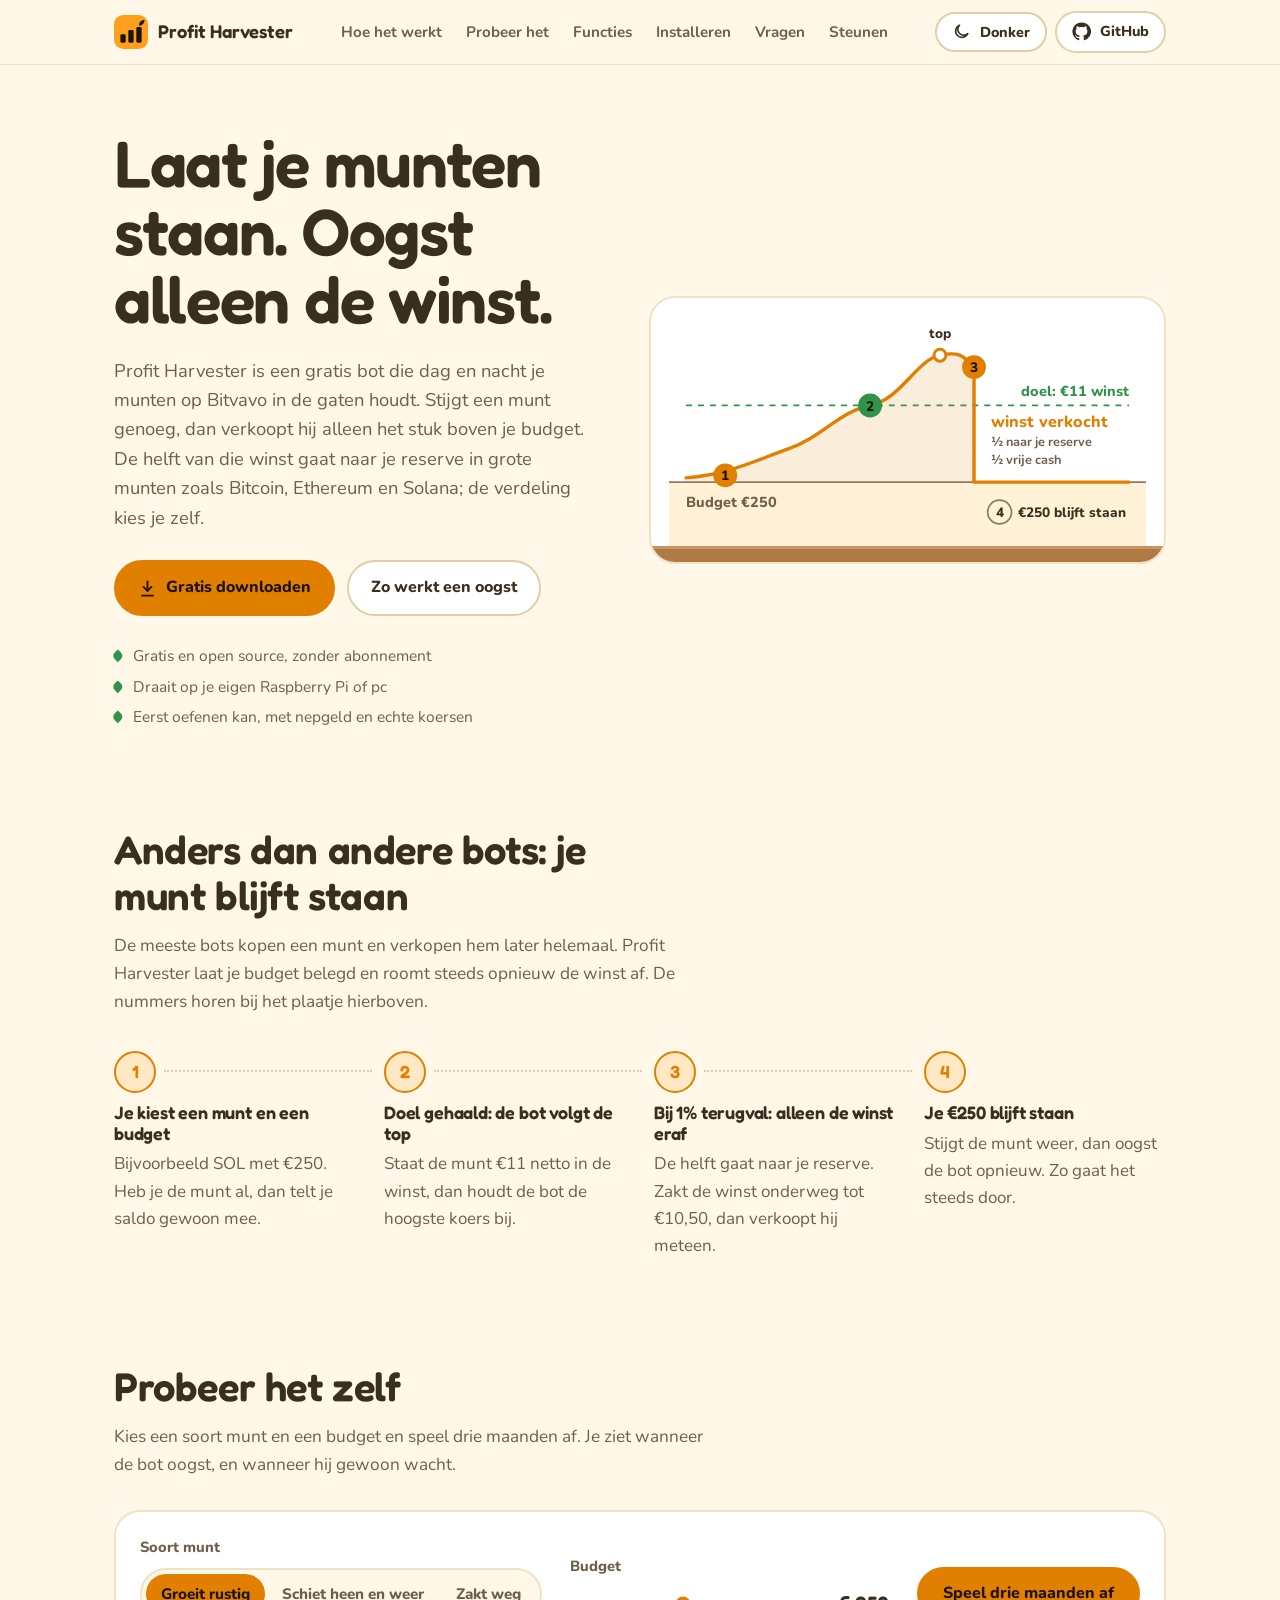
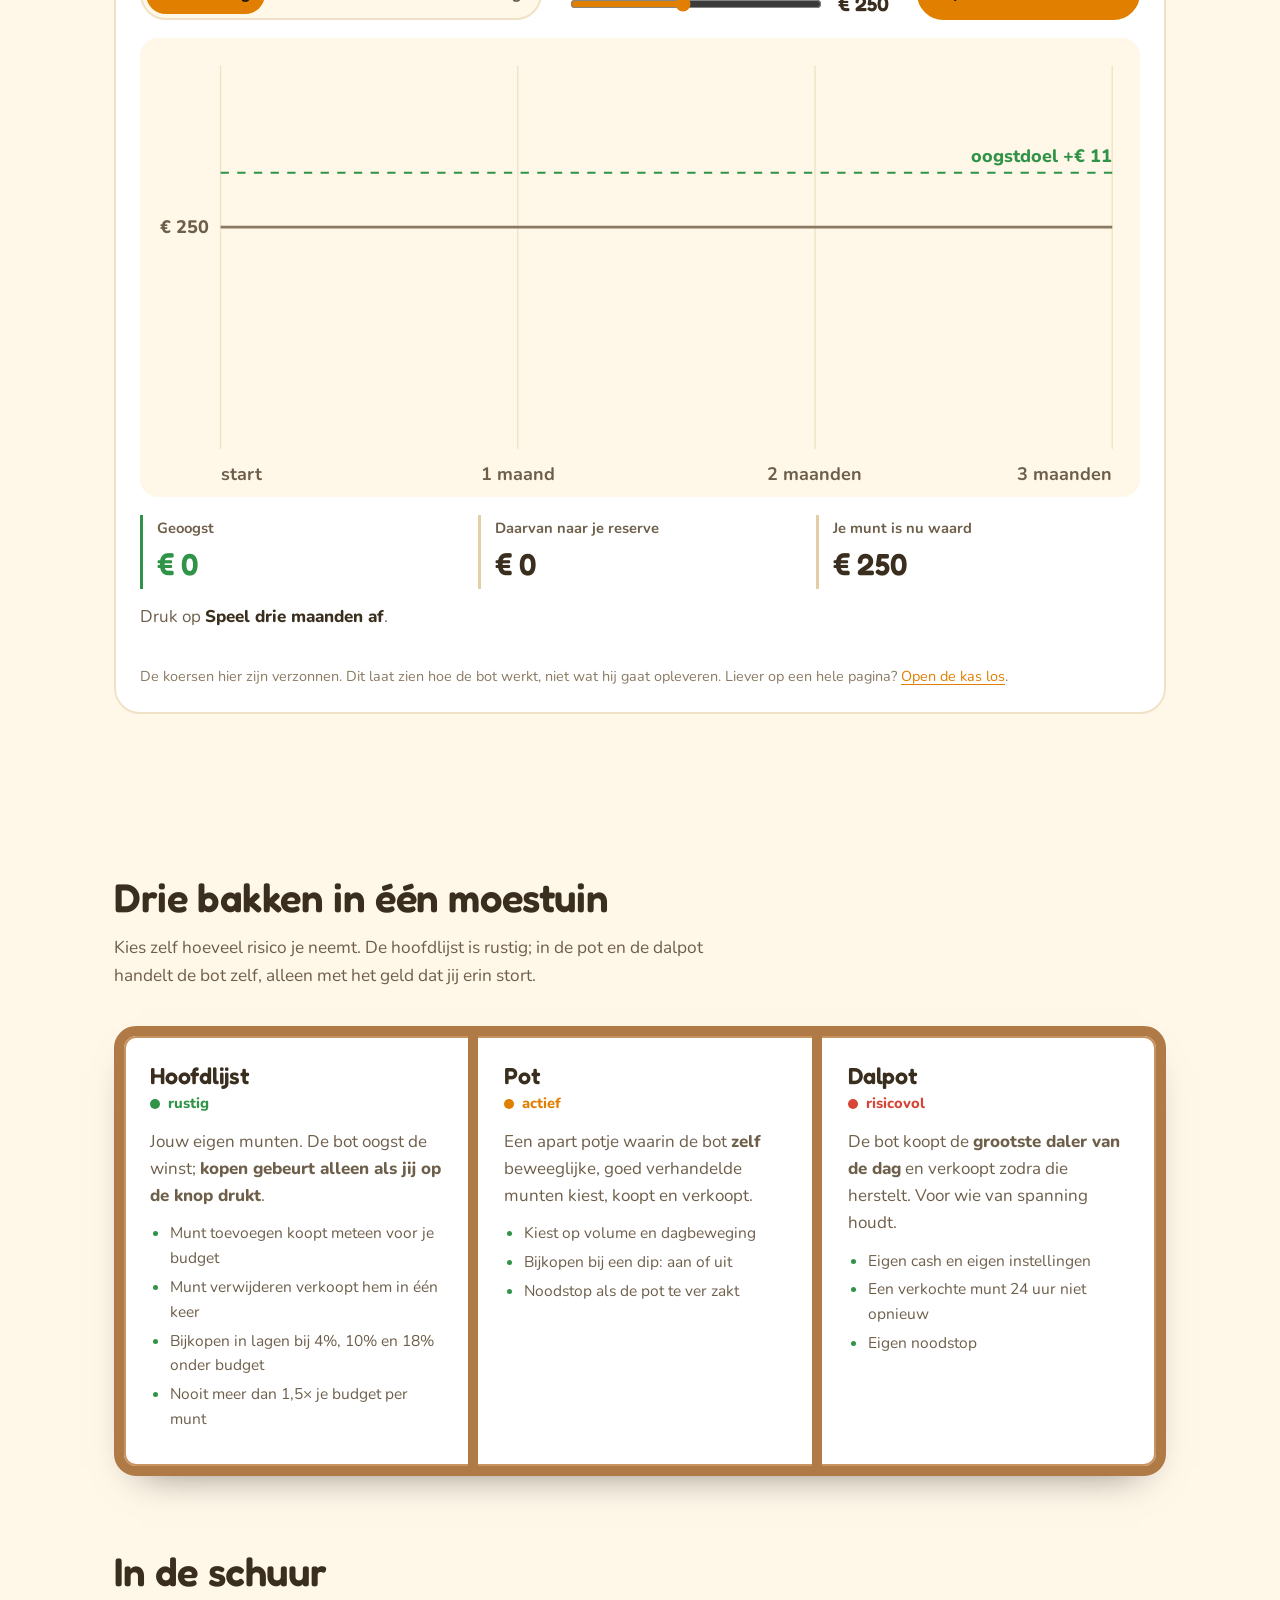
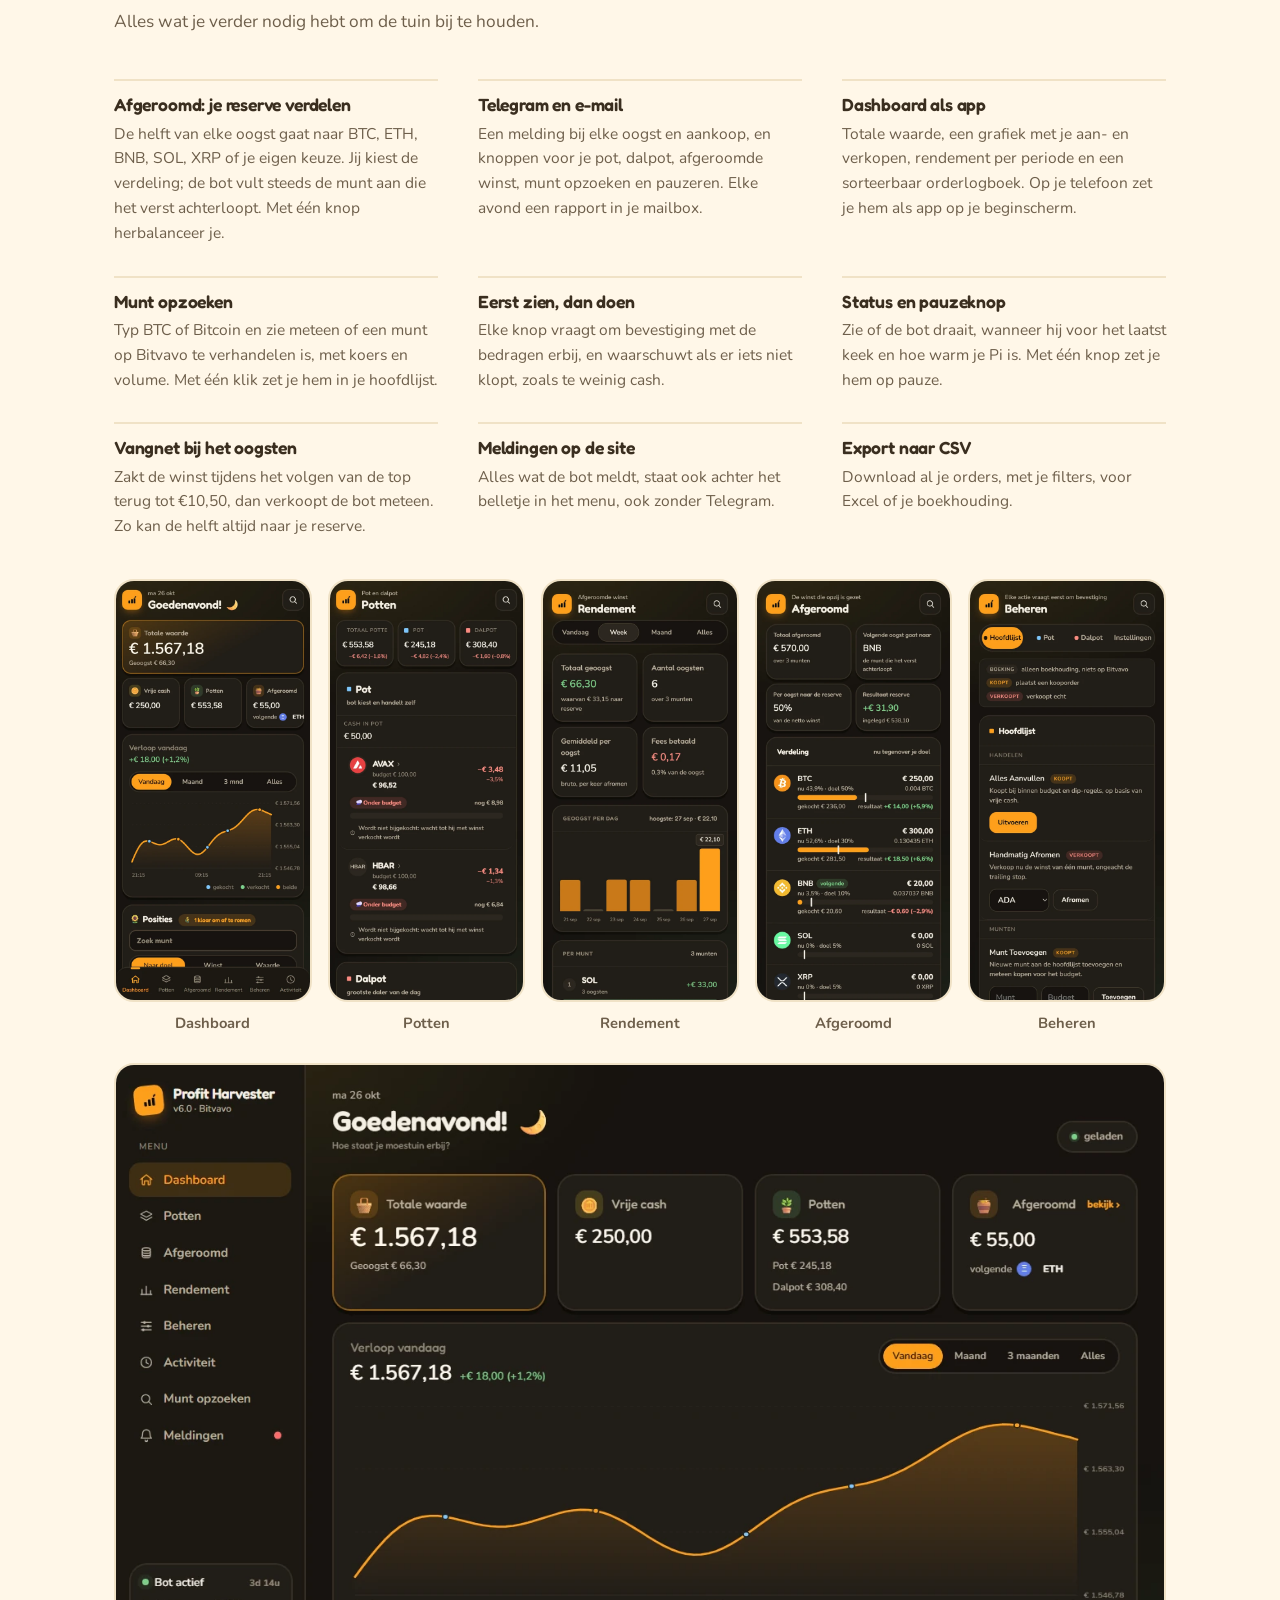
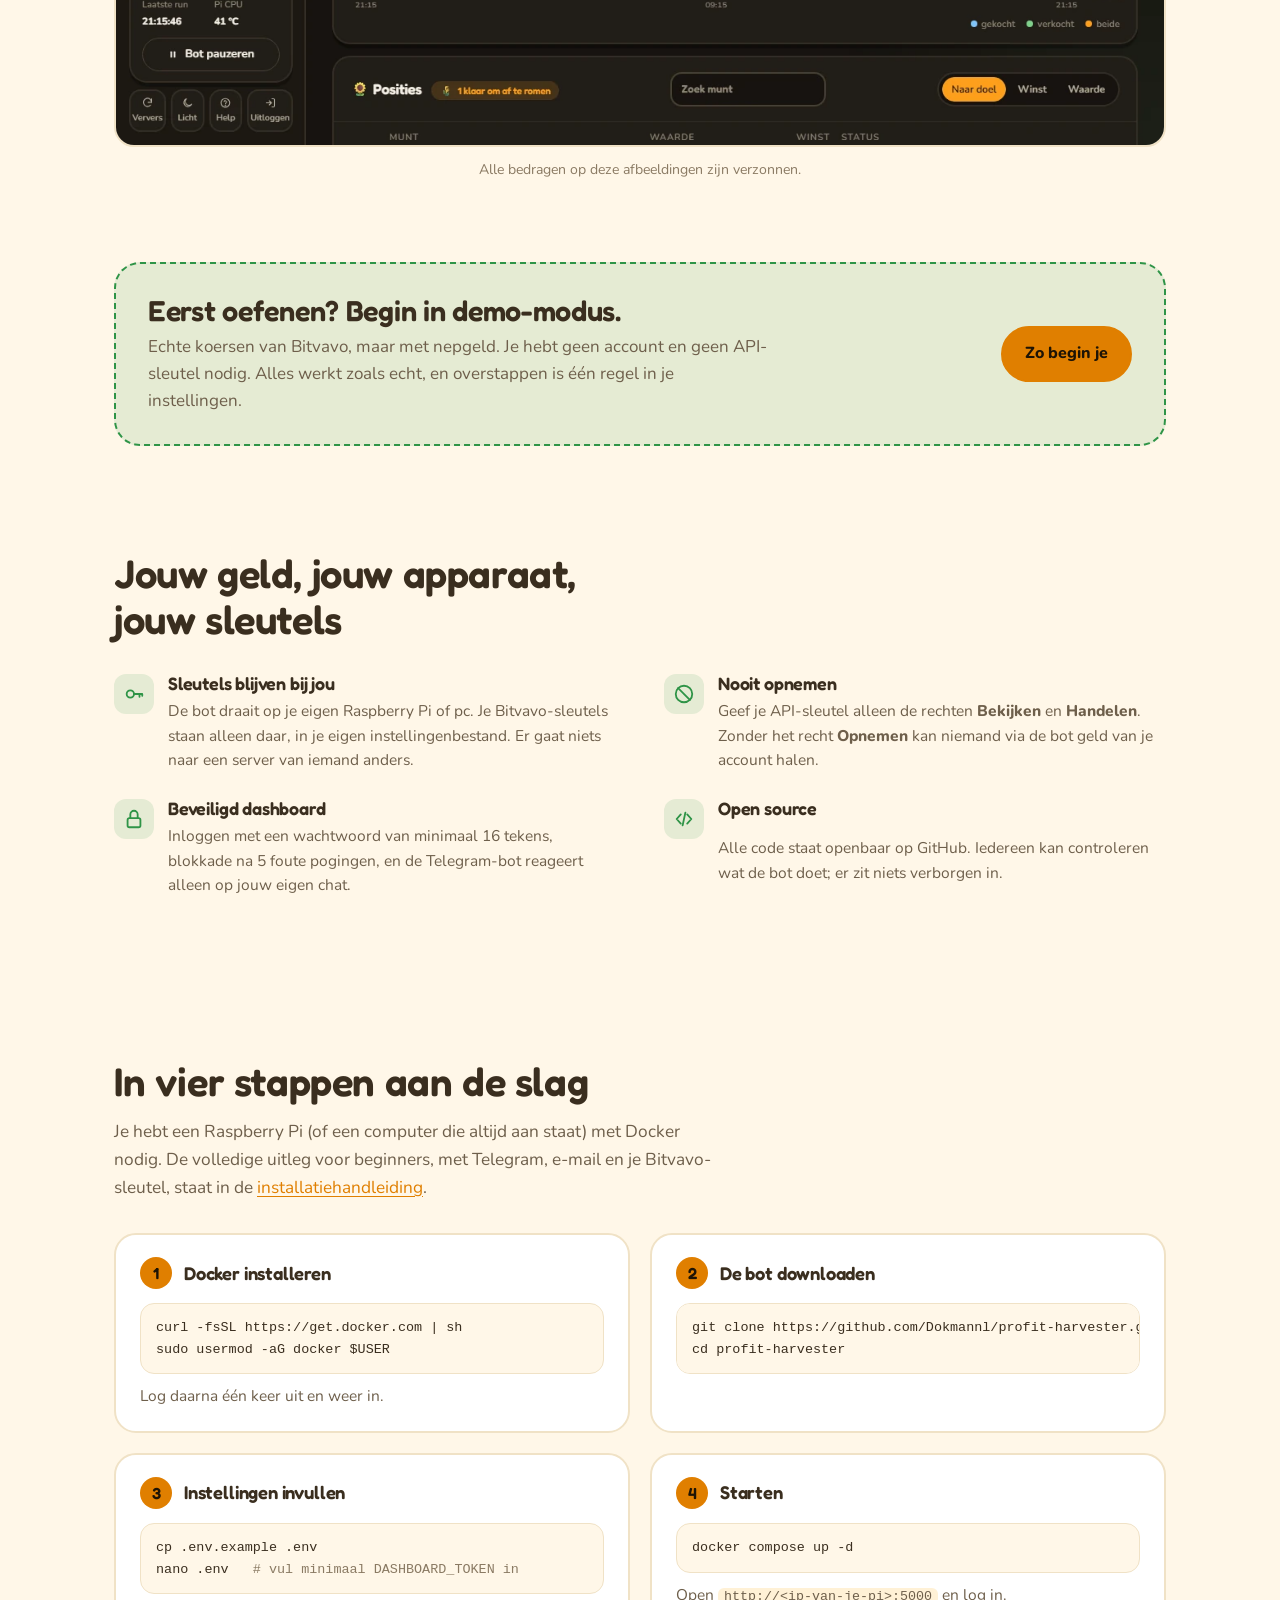
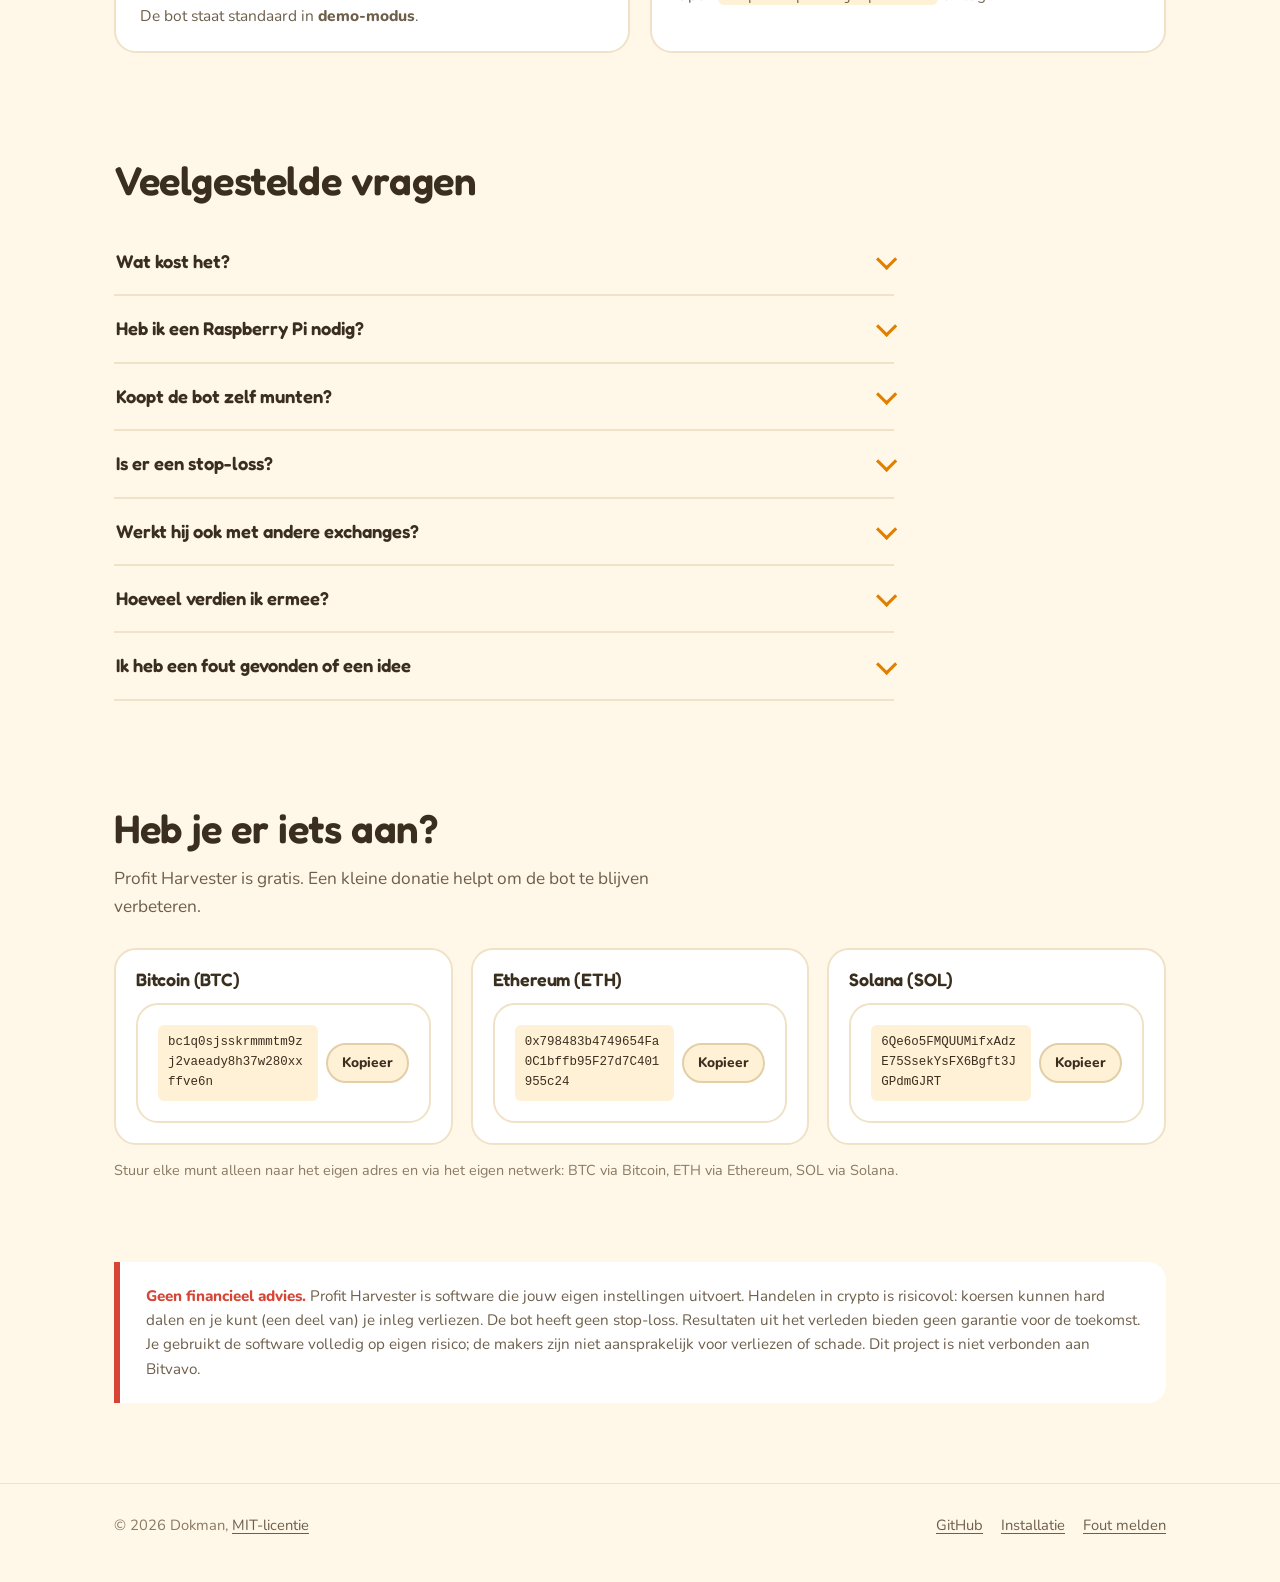
==== commit ab676042: "Projectsite: speelveld 'Probeer het zelf' op de hoofdsite en als losse pagina proef/ (gedeeld script" ====
--- a/docs/index.html
+++ b/docs/index.html
@@ -1,702 +1,788 @@
-<!DOCTYPE html>
-<html lang="nl">
-<head>
-<meta charset="UTF-8">
-<meta name="viewport" content="width=device-width, initial-scale=1.0">
-<meta name="color-scheme" content="dark light">
-<title>Profit Harvester: gratis Bitvavo-bot die alleen je winst oogst</title>
-<meta name="description" content="Gratis, open-source tradingbot voor Bitvavo. Laat je munten staan en verkoopt automatisch alleen de winst. Met dashboard, Telegram, demo-modus en een reserve die je zelf verdeelt over BTC, ETH, BNB, SOL en XRP.">
-<meta name="theme-color" content="#16130F" media="(prefers-color-scheme: dark)">
-<meta name="theme-color" content="#FFF7E8" media="(prefers-color-scheme: light)">
-<link rel="icon" href="img/favicon.svg" type="image/svg+xml">
-<link rel="icon" href="img/icon-192.png" sizes="192x192">
-<link rel="apple-touch-icon" href="img/icon-180.png">
-<meta property="og:type" content="website">
-<meta property="og:title" content="Profit Harvester: gratis Bitvavo-bot die alleen je winst oogst">
-<meta property="og:description" content="Laat je munten staan en oogst automatisch alleen de winst. Gratis en open source, met demo-modus.">
-<meta property="og:image" content="https://dokmannl.github.io/profit-harvester/img/deelbeeld.png">
-<meta property="og:url" content="https://dokmannl.github.io/profit-harvester/">
-<meta name="twitter:card" content="summary_large_image">
-<script>
-  try { var t = localStorage.getItem("thema"); if (t === "licht" || t === "donker") { document.documentElement.setAttribute("data-thema", t); } } catch (e) {}
-</script>
-<link rel="preconnect" href="https://fonts.googleapis.com">
-<link rel="preconnect" href="https://fonts.gstatic.com" crossorigin>
-<link href="https://fonts.googleapis.com/css2?family=Fredoka:wght@500;600&family=Nunito:wght@400;600;700;800&display=swap" rel="stylesheet">
-<style>
-/* Moestuin: dezelfde kleuren en letters als het dashboard van de bot. */
-:root {
-  --grond:     #16130F;   /* potgrond: achtergrond */
-  --vak:       #221E18;   /* vlakken */
-  --vak2:      #2C271F;
-  --rand:      #352E25;
-  --rand2:     #4A4033;
-  --tekst:     #F5EFE4;
-  --zacht:     #B9AE9C;
-  --stil:      #8F8574;
-  --zon:       #FF9F1C;   /* accent */
-  --zon-zacht: rgba(255,159,28,.15);
-  --blad:      #7BD389;   /* plus, groei */
-  --blad-zacht: rgba(123,211,137,.15);
-  --bes:       #FF8A80;   /* min, risico */
-  --lucht:     #7CC6FE;
-  --plank:     #8A5A32;   /* hout van de bakken */
-  --plank-licht: #A87444;
-  --op-zon:    #1E1405;   /* tekst op oranje */
-  --kop:       'Fredoka', 'Nunito', system-ui, sans-serif;
-  --romp:      'Nunito', system-ui, -apple-system, sans-serif;
-  --code:      ui-monospace, 'Cascadia Mono', Consolas, monospace;
-}
-@media (prefers-color-scheme: light) {
-  :root:not([data-thema="donker"]) {
-    --grond:     #FFF7E8;
-    --vak:       #FFFFFF;
-    --vak2:      #FFF1D6;
-    --rand:      #F0E2C6;
-    --rand2:     #E2CFA8;
-    --tekst:     #3A2E1F;
-    --zacht:     #6E5F4B;
-    --stil:      #8A7A63;
-    --zon:       #E07F00;
-    --zon-zacht: rgba(255,159,28,.18);
-    --blad:      #2F9447;
-    --blad-zacht: rgba(47,148,71,.12);
-    --bes:       #D64535;
-    --lucht:     #2C7FC0;
-    --plank:     #B07A47;
-    --plank-licht: #C99460;
-  }
-}
-:root[data-thema="licht"] {
-    --grond:     #FFF7E8;
-    --vak:       #FFFFFF;
-    --vak2:      #FFF1D6;
-    --rand:      #F0E2C6;
-    --rand2:     #E2CFA8;
-    --tekst:     #3A2E1F;
-    --zacht:     #6E5F4B;
-    --stil:      #8A7A63;
-    --zon:       #E07F00;
-    --zon-zacht: rgba(255,159,28,.18);
-    --blad:      #2F9447;
-    --blad-zacht: rgba(47,148,71,.12);
-    --bes:       #D64535;
-    --lucht:     #2C7FC0;
-    --plank:     #B07A47;
-    --plank-licht: #C99460;
-}
-
-* { box-sizing: border-box; margin: 0; padding: 0; }
-html { scroll-behavior: smooth; }
-@media (prefers-reduced-motion: reduce) { html { scroll-behavior: auto; } }
-body {
-  background: var(--grond); color: var(--tekst);
-  font-family: var(--romp); font-size: 17px; line-height: 1.6;
-  -webkit-font-smoothing: antialiased; overflow-x: hidden;
-}
-a { color: var(--zon); text-underline-offset: 3px; }
-a:focus-visible, button:focus-visible, summary:focus-visible { outline: 3px solid var(--zon); outline-offset: 3px; border-radius: 8px; }
-img { max-width: 100%; height: auto; display: block; }
-b, strong { font-weight: 800; }
-.wrap { max-width: 1100px; margin: 0 auto; padding: 0 24px; }
-section { padding: 80px 0; scroll-margin-top: 72px; }
-h1, h2, h3 { font-family: var(--kop); font-weight: 600; line-height: 1.15; letter-spacing: -0.01em; }
-h2 { font-size: clamp(1.75rem, 3.6vw, 2.5rem); margin-bottom: 14px; max-width: 22ch; }
-h3 { font-size: 1.25rem; }
-.inleiding { color: var(--zacht); font-size: 1.08rem; max-width: 60ch; }
-
-/* ---------- navigatie ---------- */
-.nav { position: sticky; top: 0; z-index: 50; background: color-mix(in srgb, var(--grond) 88%, transparent);
-  backdrop-filter: blur(10px); -webkit-backdrop-filter: blur(10px); border-bottom: 1px solid var(--rand); }
-.nav .wrap { display: flex; align-items: center; justify-content: space-between; height: 64px; gap: 16px; }
-.merk { display: flex; align-items: center; gap: 10px; color: var(--tekst); text-decoration: none; font-family: var(--kop); font-weight: 600; font-size: 1.15rem; }
-.merk svg { width: 34px; height: 34px; }
-.nav ul { list-style: none; display: flex; gap: 24px; }
-.nav ul a { color: var(--zacht); text-decoration: none; font-weight: 700; font-size: 0.95rem; }
-.nav ul a:hover { color: var(--tekst); }
-
-/* ---------- knoppen ---------- */
-.knop { display: inline-flex; align-items: center; gap: 9px; padding: 13px 22px; min-height: 50px; border-radius: 999px;
-  font-family: var(--romp); font-weight: 800; font-size: 1rem; text-decoration: none; color: var(--tekst);
-  background: var(--vak); border: 2px solid var(--rand2); transition: border-color .15s, background .15s; }
-.knop:hover { border-color: var(--zon); }
-.knop.hoofd { background: var(--zon); border-color: var(--zon); color: var(--op-zon); }
-.knop.hoofd:hover { background: #FFB347; border-color: #FFB347; }
-.knop svg { width: 19px; height: 19px; }
-.knop.klein { padding: 7px 15px; min-height: 40px; font-size: 0.9rem; }
-.nav-rechts { display: flex; align-items: center; gap: 8px; }
-.themaknop { cursor: pointer; }
-.themaknop .zon, .themaknop .maan { display: none; }
-.themaknop[data-naar="licht"] .zon, .themaknop[data-naar="donker"] .maan { display: block; }
-
-/* ---------- opening ---------- */
-.opening { padding: 64px 0 72px; }
-.opening .wrap { display: grid; grid-template-columns: 1fr 1.08fr; gap: 56px; align-items: center; }
-.opening h1 { font-size: clamp(2.5rem, 5.6vw, 4.1rem); line-height: 1.04; margin-bottom: 22px; letter-spacing: -0.02em; }
-.opening p { color: var(--zacht); font-size: 1.15rem; margin-bottom: 28px; max-width: 46ch; }
-.knoppen { display: flex; gap: 12px; flex-wrap: wrap; }
-.feitjes { list-style: none; margin-top: 28px; display: grid; gap: 6px; color: var(--zacht); font-size: 0.97rem; }
-.feitjes li { display: flex; gap: 10px; align-items: baseline; }
-.feitjes li::before { content: ""; flex: none; width: 9px; height: 9px; border-radius: 50% 0; background: var(--blad); transform: rotate(-45deg) translateY(-1px); }
-
-/* het oogstplaatje: een bak met grond onderin */
-.bak { position: relative; background: var(--vak); border: 2px solid var(--rand); border-radius: 26px; padding: 18px 18px 0; overflow: hidden; }
-.bak::after { content: ""; display: block; height: 16px; margin: 0 -18px; background: var(--plank);
-  box-shadow: inset 0 3px 0 var(--plank-licht); }
-.oogstplaat { width: 100%; height: auto; display: block; }
-.oogstplaat .l-budget { stroke: var(--stil); }
-.oogstplaat .t-budget { fill: var(--zacht); }
-.oogstplaat .l-doel { stroke: var(--blad); }
-.oogstplaat .t-doel { fill: var(--blad); }
-.oogstplaat .koers { stroke: var(--zon); }
-.oogstplaat .vlak { fill: var(--zon); opacity: .14; }
-.oogstplaat .grond { fill: var(--vak2); }
-.oogstplaat .top { fill: var(--vak); stroke: var(--zon); }
-.oogstplaat .t-sterk { fill: var(--tekst); }
-.oogstplaat .t-zon { fill: var(--zon); }
-.oogstplaat .t-zacht { fill: var(--zacht); }
-.oogstplaat .stip-blad { fill: var(--blad); }
-.oogstplaat .stip-zon { fill: var(--zon); }
-.oogstplaat .stip-rustig { fill: var(--vak2); stroke: var(--stil); }
-.oogstplaat .nr { fill: var(--op-zon); }
-.oogstplaat .nr-licht { fill: var(--tekst); }
-
-/* ---------- één oogst in vier stappen ---------- */
-.stappen { list-style: none; counter-reset: s; display: grid; grid-template-columns: repeat(4, minmax(0, 1fr)); gap: 28px; margin-top: 36px; }
-.stappen li { counter-increment: s; position: relative; padding-top: 52px; color: var(--zacht); }
-.stappen li::before { content: counter(s); position: absolute; left: 0; top: 0; width: 38px; height: 38px; border-radius: 50%;
-  display: grid; place-items: center; font-family: var(--kop); font-weight: 600; font-size: 1.1rem;
-  background: var(--zon-zacht); color: var(--zon); border: 2px solid var(--zon); }
-.stappen li:not(:last-child)::after { content: ""; position: absolute; left: 50px; right: -16px; top: 19px; border-top: 2px dotted var(--rand2); }
-.stappen h3 { color: var(--tekst); font-size: 1.12rem; margin-bottom: 6px; }
-
-/* ---------- drie vakken in één moestuinbak ---------- */
-.moestuinbak { margin-top: 36px; border: 10px solid var(--plank); border-radius: 22px; background: var(--vak);
-  display: grid; grid-template-columns: repeat(3, minmax(0, 1fr));
-  box-shadow: inset 0 0 0 2px var(--plank-licht), 0 18px 40px -26px rgba(0,0,0,.6); }
-.vakje { padding: 26px 26px 30px; min-width: 0; }
-.vakje + .vakje { border-left: 10px solid var(--plank); }
-.vakje h3 { font-size: 1.45rem; }
-.risico { display: inline-flex; align-items: center; gap: 8px; font-weight: 800; font-size: 0.92rem; margin: 4px 0 12px; }
-.risico i { width: 10px; height: 10px; border-radius: 50%; }
-.risico.rustig { color: var(--blad); } .risico.rustig i { background: var(--blad); }
-.risico.actief { color: var(--zon); } .risico.actief i { background: var(--zon); }
-.risico.spannend { color: var(--bes); } .risico.spannend i { background: var(--bes); }
-.vakje p { color: var(--zacht); }
-.vakje ul { margin: 12px 0 0 20px; color: var(--zacht); font-size: 0.97rem; }
-.vakje li { margin: 4px 0; }
-.vakje li::marker { color: var(--blad); }
-
-/* ---------- in de schuur: de rest van de functies ---------- */
-.schuur { margin-top: 44px; display: grid; grid-template-columns: repeat(3, minmax(0, 1fr)); gap: 30px 40px; }
-.schuur div { border-top: 2px solid var(--rand); padding-top: 14px; }
-.schuur h3 { font-size: 1.1rem; margin-bottom: 6px; }
-.schuur p { color: var(--zacht); font-size: 0.97rem; }
-
-/* ---------- schermen ---------- */
-.schermen { margin-top: 40px; display: grid; grid-template-columns: repeat(5, minmax(0, 1fr)); gap: 16px; }
-.schermen figure { min-width: 0; }
-.schermen img { border-radius: 20px; border: 2px solid var(--rand); }
-.schermen figcaption { text-align: center; color: var(--zacht); font-weight: 700; font-size: 0.92rem; padding-top: 10px; }
-.laptop { margin-top: 28px; border-radius: 20px; border: 2px solid var(--rand); overflow: hidden; }
-.verzonnen { text-align: center; color: var(--stil); font-size: 0.88rem; margin-top: 12px; }
-
-/* ---------- oefenen ---------- */
-.oefenen { display: grid; grid-template-columns: 1fr auto; gap: 24px; align-items: center; padding: 30px 32px; border-radius: 26px;
-  background: var(--blad-zacht); border: 2px dashed var(--blad); }
-.oefenen h2 { font-size: clamp(1.4rem, 2.6vw, 1.8rem); margin-bottom: 6px; max-width: none; }
-.oefenen p { color: var(--zacht); max-width: 62ch; }
-
-/* ---------- veiligheid ---------- */
-.veilig { margin-top: 32px; display: grid; grid-template-columns: repeat(2, minmax(0, 1fr)); gap: 26px 48px; }
-.veilig div { display: grid; grid-template-columns: 40px 1fr; gap: 0 14px; }
-.veilig svg { grid-row: span 2; width: 40px; height: 40px; padding: 9px; border-radius: 12px; color: var(--blad); background: var(--blad-zacht); }
-.veilig h3 { font-size: 1.12rem; margin-bottom: 4px; }
-.veilig p { color: var(--zacht); font-size: 0.97rem; }
-
-/* ---------- installeren ---------- */
-.installeer { list-style: none; counter-reset: i; margin-top: 32px; display: grid; grid-template-columns: repeat(2, minmax(0, 1fr)); gap: 20px; }
-.installeer li { counter-increment: i; background: var(--vak); border: 2px solid var(--rand); border-radius: 22px; padding: 22px 24px; min-width: 0; }
-.installeer h3 { display: flex; align-items: center; gap: 12px; font-size: 1.15rem; }
-.installeer h3::before { content: counter(i); flex: none; width: 32px; height: 32px; border-radius: 50%; display: grid; place-items: center;
-  background: var(--zon); color: var(--op-zon); font-size: 1rem; }
-.installeer p { color: var(--zacht); margin-top: 10px; font-size: 0.97rem; }
-pre { margin-top: 14px; padding: 13px 15px; border-radius: 14px; overflow-x: auto; background: var(--grond); border: 1px solid var(--rand);
-  font-family: var(--code); font-size: 0.84rem; line-height: 1.6; color: var(--tekst); }
-pre .c { color: var(--stil); }
-code { font-family: var(--code); font-size: 0.86em; background: var(--vak2); border-radius: 6px; padding: 1px 6px; }
-
-/* ---------- vragen ---------- */
-.vragen { max-width: 780px; margin-top: 26px; }
-details { border-bottom: 2px solid var(--rand); }
-details summary { cursor: pointer; list-style: none; display: flex; justify-content: space-between; align-items: center; gap: 16px;
-  padding: 18px 2px; font-family: var(--kop); font-weight: 600; font-size: 1.15rem; }
-details summary::-webkit-details-marker { display: none; }
-details summary::after { content: ""; flex: none; width: 12px; height: 12px; border-right: 3px solid var(--zon); border-bottom: 3px solid var(--zon);
-  transform: rotate(45deg) translateY(-3px); transition: transform .15s; }
-details[open] summary::after { transform: rotate(-135deg) translateY(-3px); }
-details p { color: var(--zacht); padding: 0 2px 20px; max-width: 64ch; }
-
-/* ---------- steunen ---------- */
-.adressen { margin-top: 28px; display: grid; grid-template-columns: repeat(3, minmax(0, 1fr)); gap: 18px; }
-.adressen div { background: var(--vak); border: 2px solid var(--rand); border-radius: 22px; padding: 20px; min-width: 0; }
-.adressen h3 { font-size: 1.12rem; }
-.adres { display: flex; gap: 8px; align-items: center; margin-top: 12px; }
-.adres code { flex: 1; min-width: 0; word-break: break-all; font-size: 0.78rem; padding: 8px 10px; }
-.adres button { font: inherit; font-weight: 800; font-size: 0.86rem; cursor: pointer; min-height: 40px; white-space: nowrap;
-  color: var(--tekst); background: var(--vak2); border: 2px solid var(--rand2); border-radius: 999px; padding: 6px 14px; }
-.adres button:hover { border-color: var(--zon); }
-.klein-grijs { color: var(--stil); font-size: 0.9rem; margin-top: 14px; }
-
-/* ---------- let op en voet ---------- */
-.letop { border-left: 6px solid var(--bes); background: var(--vak); border-radius: 0 18px 18px 0; padding: 22px 26px; color: var(--zacht); font-size: 0.95rem; }
-.letop b { color: var(--bes); }
-footer { border-top: 1px solid var(--rand); padding: 30px 0 44px; color: var(--stil); font-size: 0.92rem; }
-footer .wrap { display: flex; justify-content: space-between; gap: 16px; flex-wrap: wrap; }
-footer nav { display: flex; gap: 18px; flex-wrap: wrap; }
-footer a { color: var(--zacht); }
-
-@media (max-width: 960px) {
-  .opening .wrap { grid-template-columns: 1fr; gap: 40px; }
-  .stappen { grid-template-columns: repeat(2, minmax(0, 1fr)); }
-  .stappen li::after { display: none; }
-  .moestuinbak { grid-template-columns: 1fr; }
-  .vakje + .vakje { border-left: 0; border-top: 10px solid var(--plank); }
-  .schuur { grid-template-columns: repeat(2, minmax(0, 1fr)); }
-  .schermen { grid-template-columns: repeat(5, 62%); overflow-x: auto; scroll-snap-type: x mandatory; padding-bottom: 8px; }
-  .schermen figure { scroll-snap-align: start; }
-  .nav ul { display: none; }
-}
-@media (max-width: 620px) {
-  body { font-size: 16px; }
-  section { padding: 58px 0; }
-  .wrap { padding: 0 16px; }
-  .opening { padding: 40px 0 48px; }
-  .stappen, .schuur, .veilig, .installeer, .adressen { grid-template-columns: 1fr; }
-  .oefenen { grid-template-columns: 1fr; padding: 24px 22px; }
-  .knoppen { flex-direction: column; }
-  .knoppen .knop { justify-content: center; }
-  .vakje { padding: 22px 20px 24px; }
-  .nav .knop.klein span { display: none; }
-  .nav .knop.klein { padding: 7px 11px; }
-}
-</style>
-</head>
-<body>
-
-<!-- ===================== NAVIGATIE ===================== -->
-<nav class="nav" aria-label="Hoofdmenu">
-  <div class="wrap">
-    <a class="merk" href="#top"><svg viewBox="0 0 48 48" aria-hidden="true"><rect width="48" height="48" rx="13" fill="#FF9F1C"/><rect x="9" y="27" width="7.5" height="12" rx="2" fill="#1E1405"/><rect x="20.25" y="21" width="7.5" height="18" rx="2" fill="#1E1405"/><rect x="31.5" y="17" width="7.5" height="22" rx="2" fill="#1E1405"/><path d="M35.25 15C35.25 10 38.5 7 43 7c0 4.5-3.25 8-7.75 8z" fill="#1E1405"/></svg>Profit Harvester</a>
-    <ul>
-      <li><a href="#hoe">Hoe het werkt</a></li>
-      <li><a href="#functies">Functies</a></li>
-      <li><a href="#installeren">Installeren</a></li>
-      <li><a href="#vragen">Vragen</a></li>
-      <li><a href="#steun">Steunen</a></li>
-    </ul>
-    <div class="nav-rechts">
-    <button type="button" class="knop klein themaknop" id="knopThema" data-naar="licht">
-      <svg class="zon" viewBox="0 0 24 24" fill="none" stroke="currentColor" stroke-width="2" stroke-linecap="round" aria-hidden="true"><circle cx="12" cy="12" r="4"/><path d="M12 2v2M12 20v2M4.9 4.9l1.4 1.4M17.7 17.7l1.4 1.4M2 12h2M20 12h2M4.9 19.1l1.4-1.4M17.7 6.3l1.4-1.4"/></svg>
-      <svg class="maan" viewBox="0 0 24 24" fill="none" stroke="currentColor" stroke-width="2" stroke-linecap="round" stroke-linejoin="round" aria-hidden="true"><path d="M20 14.5A8 8 0 1 1 9.5 4a6.5 6.5 0 0 0 10.5 10.5z"/></svg>
-      <span id="themaTekst">Licht</span>
-    </button>
-    <a class="knop klein" href="https://github.com/Dokmannl/profit-harvester">
-      <svg viewBox="0 0 24 24" fill="currentColor" aria-hidden="true"><path d="M12 .5a11.5 11.5 0 0 0-3.64 22.41c.58.1.79-.25.79-.56v-2c-3.2.7-3.88-1.37-3.88-1.37-.53-1.33-1.28-1.69-1.28-1.69-1.05-.71.08-.7.08-.7 1.16.08 1.77 1.19 1.77 1.19 1.03 1.77 2.7 1.26 3.36.96.1-.75.4-1.26.73-1.55-2.56-.29-5.25-1.28-5.25-5.68 0-1.26.45-2.28 1.19-3.09-.12-.29-.52-1.46.11-3.05 0 0 .97-.31 3.17 1.18a11 11 0 0 1 5.77 0c2.2-1.49 3.17-1.18 3.17-1.18.63 1.59.23 2.76.11 3.05.74.81 1.19 1.83 1.19 3.09 0 4.41-2.7 5.38-5.27 5.67.41.36.78 1.06.78 2.14v3.17c0 .31.21.67.8.56A11.5 11.5 0 0 0 12 .5Z"/></svg>
-      <span>GitHub</span>
-    </a>
-    </div>
-  </div>
-</nav>
-
-<!-- ===================== OPENING ===================== -->
-<header class="opening" id="top">
-  <div class="wrap">
-    <div>
-      <h1>Laat je munten staan. Oogst alleen de winst.</h1>
-      <p>Profit Harvester is een gratis bot die dag en nacht je munten op Bitvavo in de gaten houdt. Stijgt een munt
-        genoeg, dan verkoopt hij alleen het stuk boven je budget. De helft van die winst gaat naar je reserve in grote
-        munten zoals Bitcoin, Ethereum en Solana; de verdeling kies je zelf.</p>
-      <div class="knoppen">
-        <a class="knop hoofd" href="https://github.com/Dokmannl/profit-harvester">
-          <svg viewBox="0 0 24 24" fill="none" stroke="currentColor" stroke-width="2.4" stroke-linecap="round" stroke-linejoin="round" aria-hidden="true"><path d="M12 3v12"/><path d="m7 10 5 5 5-5"/><path d="M5 21h14"/></svg>
-          Gratis downloaden
-        </a>
-        <a class="knop" href="#hoe">Zo werkt een oogst</a>
-      </div>
-      <ul class="feitjes">
-        <li>Gratis en open source, zonder abonnement</li>
-        <li>Draait op je eigen Raspberry Pi of pc</li>
-        <li>Eerst oefenen kan, met nepgeld en echte koersen</li>
-      </ul>
-    </div>
-
-    <figure class="bak">
-      <svg class="oogstplaat" viewBox="0 20 560 270" role="img" aria-label="Eén oogst: de waarde van een munt stijgt van het budget van €250 tot boven het doel van €11 winst, de bot volgt de top, en bij 1% terugval verkoopt hij alleen de winst. Het budget van €250 blijft staan.">
-        <g font-family="Nunito, system-ui, sans-serif">
-          <rect class="grond" x="0" y="215" width="560" height="80"/>
-          <line class="l-budget" x1="0" y1="215" x2="560" y2="215" stroke-width="2"/>
-          <text class="t-budget" x="20" y="244" font-size="17" font-weight="800">Budget €250</text>
-          <line class="l-doel" x1="20" y1="125" x2="540" y2="125" stroke-dasharray="7 7" stroke-width="2"/>
-          <text class="t-doel" x="540" y="114" font-size="17" font-weight="800" text-anchor="end">doel: €11 winst</text>
-          <path class="vlak" d="M20 210 C 70 206, 100 190, 140 176 S 200 132, 236 125 S 290 72, 318 66 S 348 72, 358 80 L 358 215 L 20 215 Z"/>
-          <path class="koers" d="M20 210 C 70 206, 100 190, 140 176 S 200 132, 236 125 S 290 72, 318 66 S 348 72, 358 80 L 358 215 L 540 215"
-                fill="none" stroke-width="4" stroke-linecap="round" stroke-linejoin="round"/>
-          <circle class="top" cx="318" cy="66" r="7" stroke-width="3.5"/>
-          <text class="t-sterk" x="318" y="46" font-size="16" font-weight="800" text-anchor="middle">top</text>
-          <circle cx="66" cy="207" r="14" class="stip-zon"/>
-          <text class="nr" x="66" y="213" font-size="16" font-weight="800" text-anchor="middle">1</text>
-          <circle cx="236" cy="125" r="14" class="stip-blad"/>
-          <text class="nr" x="236" y="131" font-size="16" font-weight="800" text-anchor="middle">2</text>
-          <circle cx="358" cy="80" r="14" class="stip-zon"/>
-          <text class="nr" x="358" y="86" font-size="16" font-weight="800" text-anchor="middle">3</text>
-          <text class="t-zon" x="378" y="150" font-size="19" font-weight="800">winst verkocht</text>
-          <text class="t-zacht" x="378" y="173" font-size="15" font-weight="700">½ naar je reserve</text>
-          <text class="t-zacht" x="378" y="194" font-size="15" font-weight="700">½ vrije cash</text>
-          <circle cx="388" cy="250" r="14" class="stip-rustig" stroke-width="2"/>
-          <text class="nr-licht" x="388" y="256" font-size="16" font-weight="800" text-anchor="middle">4</text>
-          <text class="t-sterk" x="410" y="256" font-size="16" font-weight="800">€250 blijft staan</text>
-        </g>
-      </svg>
-    </figure>
-  </div>
-</header>
-
-<!-- ===================== HOE HET WERKT ===================== -->
-<section id="hoe" style="padding-top:24px">
-  <div class="wrap">
-    <h2>Anders dan andere bots: je munt blijft staan</h2>
-    <p class="inleiding">De meeste bots kopen een munt en verkopen hem later helemaal. Profit Harvester laat je budget
-      belegd en roomt steeds opnieuw de winst af. De nummers horen bij het plaatje hierboven.</p>
-    <ol class="stappen">
-      <li><h3>Je kiest een munt en een budget</h3>Bijvoorbeeld SOL met €250. Heb je de munt al, dan telt je saldo gewoon mee.</li>
-      <li><h3>Doel gehaald: de bot volgt de top</h3>Staat de munt €11 netto in de winst, dan houdt de bot de hoogste koers bij.</li>
-      <li><h3>Bij 1% terugval: alleen de winst eraf</h3>De helft gaat naar je reserve. Zakt de winst onderweg tot €10,50, dan verkoopt hij meteen.</li>
-      <li><h3>Je €250 blijft staan</h3>Stijgt de munt weer, dan oogst de bot opnieuw. Zo gaat het steeds door.</li>
-    </ol>
-  </div>
-</section>
-
-<!-- ===================== FUNCTIES ===================== -->
-<section id="functies">
-  <div class="wrap">
-    <h2>Drie bakken in één moestuin</h2>
-    <p class="inleiding">Kies zelf hoeveel risico je neemt. De hoofdlijst is rustig; in de pot en de dalpot handelt de
-      bot zelf, alleen met het geld dat jij erin stort.</p>
-
-    <div class="moestuinbak">
-      <div class="vakje">
-        <h3>Hoofdlijst</h3>
-        <div class="risico rustig"><i></i>rustig</div>
-        <p>Jouw eigen munten. De bot oogst de winst; <b>kopen gebeurt alleen als jij op de knop drukt</b>.</p>
-        <ul>
-          <li>Munt toevoegen koopt meteen voor je budget</li>
-          <li>Munt verwijderen verkoopt hem in één keer</li>
-          <li>Bijkopen in lagen bij 4%, 10% en 18% onder budget</li>
-          <li>Nooit meer dan 1,5× je budget per munt</li>
-        </ul>
-      </div>
-      <div class="vakje">
-        <h3>Pot</h3>
-        <div class="risico actief"><i></i>actief</div>
-        <p>Een apart potje waarin de bot <b>zelf</b> beweeglijke, goed verhandelde munten kiest, koopt en verkoopt.</p>
-        <ul>
-          <li>Kiest op volume en dagbeweging</li>
-          <li>Bijkopen bij een dip: aan of uit</li>
-          <li>Noodstop als de pot te ver zakt</li>
-        </ul>
-      </div>
-      <div class="vakje">
-        <h3>Dalpot</h3>
-        <div class="risico spannend"><i></i>risicovol</div>
-        <p>De bot koopt de <b>grootste daler van de dag</b> en verkoopt zodra die herstelt. Voor wie van spanning houdt.</p>
-        <ul>
-          <li>Eigen cash en eigen instellingen</li>
-          <li>Een verkochte munt 24 uur niet opnieuw</li>
-          <li>Eigen noodstop</li>
-        </ul>
-      </div>
-    </div>
-
-    <h2 style="margin-top:72px">In de schuur</h2>
-    <p class="inleiding">Alles wat je verder nodig hebt om de tuin bij te houden.</p>
-    <div class="schuur">
-      <div>
-        <h3>Afgeroomd: je reserve verdelen</h3>
-        <p>De helft van elke oogst gaat naar BTC, ETH, BNB, SOL, XRP of je eigen keuze. Jij kiest de verdeling; de bot
-          vult steeds de munt aan die het verst achterloopt. Met één knop herbalanceer je.</p>
-      </div>
-      <div>
-        <h3>Telegram en e-mail</h3>
-        <p>Een melding bij elke oogst en aankoop, en knoppen voor je pot, dalpot, afgeroomde winst, munt opzoeken en
-          pauzeren. Elke avond een rapport in je mailbox.</p>
-      </div>
-      <div>
-        <h3>Dashboard als app</h3>
-        <p>Totale waarde, een grafiek met je aan- en verkopen, rendement per periode en een sorteerbaar orderlogboek.
-          Op je telefoon zet je hem als app op je beginscherm.</p>
-      </div>
-      <div>
-        <h3>Munt opzoeken</h3>
-        <p>Typ BTC of Bitcoin en zie meteen of een munt op Bitvavo te verhandelen is, met koers en volume. Met één klik
-          zet je hem in je hoofdlijst.</p>
-      </div>
-      <div>
-        <h3>Eerst zien, dan doen</h3>
-        <p>Elke knop vraagt om bevestiging met de bedragen erbij, en waarschuwt als er iets niet klopt, zoals te weinig
-          cash.</p>
-      </div>
-      <div>
-        <h3>Status en pauzeknop</h3>
-        <p>Zie of de bot draait, wanneer hij voor het laatst keek en hoe warm je Pi is. Met één knop zet je hem op pauze.</p>
-      </div>
-      <div>
-        <h3>Vangnet bij het oogsten</h3>
-        <p>Zakt de winst tijdens het volgen van de top terug tot €10,50, dan verkoopt de bot meteen. Zo kan de helft
-          altijd naar je reserve.</p>
-      </div>
-      <div>
-        <h3>Meldingen op de site</h3>
-        <p>Alles wat de bot meldt, staat ook achter het belletje in het menu, ook zonder Telegram.</p>
-      </div>
-      <div>
-        <h3>Export naar CSV</h3>
-        <p>Download al je orders, met je filters, voor Excel of je boekhouding.</p>
-      </div>
-    </div>
-
-    <div class="schermen">
-      <figure><img src="img/dashboard-mobiel.webp" width="600" height="1298" loading="lazy" alt="Dashboard op een telefoon, met totale waarde, vrije cash, potten, afgeroomd en een grafiek"><figcaption>Dashboard</figcaption></figure>
-      <figure><img src="img/potten-mobiel.webp" width="600" height="1298" loading="lazy" alt="Potten-pagina met het totaal van de potten, de pot en de dalpot"><figcaption>Potten</figcaption></figure>
-      <figure><img src="img/rendement-mobiel.webp" width="600" height="1298" loading="lazy" alt="Rendement per week met oogsten per dag"><figcaption>Rendement</figcaption></figure>
-      <figure><img src="img/afgeroomd-mobiel.webp" width="600" height="1298" loading="lazy" alt="Afgeroomd-pagina met de verdeling van de reserve, doelen en resultaat per munt"><figcaption>Afgeroomd</figcaption></figure>
-      <figure><img src="img/beheren-mobiel.webp" width="600" height="1298" loading="lazy" alt="Beheren-pagina met tabbladen voor hoofdlijst, pot, dalpot en instellingen"><figcaption>Beheren</figcaption></figure>
-    </div>
-    <div class="laptop">
-      <img src="img/dashboard-desktop.webp" width="1280" height="830" loading="lazy" alt="Het dashboard op een laptop: zijbalk met menu en status links, kaarten met totale waarde, vrije cash, potten en afgeroomd, en een grafiek met stippen voor kopen en verkopen">
-    </div>
-    <p class="verzonnen">Alle bedragen op deze afbeeldingen zijn verzonnen.</p>
-  </div>
-</section>
-
-<!-- ===================== OEFENEN ===================== -->
-<section style="padding-top:0">
-  <div class="wrap">
-    <div class="oefenen">
-      <div>
-        <h2>Eerst oefenen? Begin in demo-modus.</h2>
-        <p>Echte koersen van Bitvavo, maar met nepgeld. Je hebt geen account en geen API-sleutel nodig. Alles werkt
-          zoals echt, en overstappen is één regel in je instellingen.</p>
-      </div>
-      <a class="knop hoofd" href="#installeren">Zo begin je</a>
-    </div>
-  </div>
-</section>
-
-<!-- ===================== VEILIGHEID ===================== -->
-<section id="veilig" style="padding-top:24px">
-  <div class="wrap">
-    <h2>Jouw geld, jouw apparaat, jouw sleutels</h2>
-    <div class="veilig">
-      <div>
-        <svg viewBox="0 0 24 24" fill="none" stroke="currentColor" stroke-width="2" stroke-linecap="round" stroke-linejoin="round" aria-hidden="true"><circle cx="8" cy="12" r="4"/><path d="M12 12h9M18 12v3M21 12v2"/></svg>
-        <h3>Sleutels blijven bij jou</h3>
-        <p>De bot draait op je eigen Raspberry Pi of pc. Je Bitvavo-sleutels staan alleen daar, in je eigen
-          instellingenbestand. Er gaat niets naar een server van iemand anders.</p>
-      </div>
-      <div>
-        <svg viewBox="0 0 24 24" fill="none" stroke="currentColor" stroke-width="2" stroke-linecap="round" aria-hidden="true"><circle cx="12" cy="12" r="9"/><path d="m5.6 5.6 12.8 12.8"/></svg>
-        <h3>Nooit opnemen</h3>
-        <p>Geef je API-sleutel alleen de rechten <b>Bekijken</b> en <b>Handelen</b>. Zonder het recht <b>Opnemen</b>
-          kan niemand via de bot geld van je account halen.</p>
-      </div>
-      <div>
-        <svg viewBox="0 0 24 24" fill="none" stroke="currentColor" stroke-width="2" stroke-linecap="round" stroke-linejoin="round" aria-hidden="true"><rect x="5" y="11" width="14" height="10" rx="2"/><path d="M8 11V7a4 4 0 0 1 8 0v4"/></svg>
-        <h3>Beveiligd dashboard</h3>
-        <p>Inloggen met een wachtwoord van minimaal 16 tekens, blokkade na 5 foute pogingen, en de Telegram-bot
-          reageert alleen op jouw eigen chat.</p>
-      </div>
-      <div>
-        <svg viewBox="0 0 24 24" fill="none" stroke="currentColor" stroke-width="2" stroke-linecap="round" stroke-linejoin="round" aria-hidden="true"><path d="M8.5 7 4 12l4.5 5M15.5 7 20 12l-4.5 5M13.5 5l-3 14"/></svg>
-        <h3>Open source</h3>
-        <p>Alle code staat openbaar op GitHub. Iedereen kan controleren wat de bot doet; er zit niets verborgen in.</p>
-      </div>
-    </div>
-  </div>
-</section>
-
-<!-- ===================== INSTALLEREN ===================== -->
-<section id="installeren">
-  <div class="wrap">
-    <h2>In vier stappen aan de slag</h2>
-    <p class="inleiding">Je hebt een Raspberry Pi (of een computer die altijd aan staat) met Docker nodig. De volledige
-      uitleg voor beginners, met Telegram, e-mail en je Bitvavo-sleutel, staat in de
-      <a href="https://github.com/Dokmannl/profit-harvester/blob/main/INSTALLATIE.md">installatiehandleiding</a>.</p>
-    <ol class="installeer">
-      <li>
-        <h3>Docker installeren</h3>
-        <pre>curl -fsSL https://get.docker.com | sh
-sudo usermod -aG docker $USER</pre>
-        <p>Log daarna één keer uit en weer in.</p>
-      </li>
-      <li>
-        <h3>De bot downloaden</h3>
-        <pre>git clone https://github.com/Dokmannl/profit-harvester.git
-cd profit-harvester</pre>
-      </li>
-      <li>
-        <h3>Instellingen invullen</h3>
-        <pre>cp .env.example .env
-nano .env   <span class="c"># vul minimaal DASHBOARD_TOKEN in</span></pre>
-        <p>De bot staat standaard in <b>demo-modus</b>.</p>
-      </li>
-      <li>
-        <h3>Starten</h3>
-        <pre>docker compose up -d</pre>
-        <p>Open <code>http://&lt;ip-van-je-pi&gt;:5000</code> en log in.</p>
-      </li>
-    </ol>
-  </div>
-</section>
-
-<!-- ===================== VRAGEN ===================== -->
-<section id="vragen" style="padding-top:24px">
-  <div class="wrap">
-    <h2>Veelgestelde vragen</h2>
-    <div class="vragen">
-      <details>
-        <summary>Wat kost het?</summary>
-        <p>Niets. Profit Harvester is gratis en open source (MIT-licentie). Je betaalt alleen de gewone handelskosten
-          van Bitvavo. Een donatie wordt gewaardeerd, maar is nooit verplicht.</p>
-      </details>
-      <details>
-        <summary>Heb ik een Raspberry Pi nodig?</summary>
-        <p>Een Pi is ideaal: zuinig, stil en altijd aan. Een gewone pc of server met Linux, Windows of macOS werkt
-          ook, met of zonder Docker.</p>
-      </details>
-      <details>
-        <summary>Koopt de bot zelf munten?</summary>
-        <p>Voor de hoofdlijst alleen als jij het vraagt: bij "Munt toevoegen" koopt hij meteen voor het budget dat je
-          invult, en bij "Alles aanvullen" vult hij munten onder hun budget bij. Uit zichzelf koopt hij daar nooit. De pot
-          en dalpot kopen wel zelf, maar alleen met het geld dat jij daar bewust in stort.</p>
-      </details>
-      <details>
-        <summary>Is er een stop-loss?</summary>
-        <p>Nee. Daalt een munt, dan verkoopt de bot niet met verlies; hij wacht tot de munt herstelt. Dat past bij
-          het idee van lang aanhouden en winst oogsten, maar het betekent ook dat een munt lang onder water kan staan.</p>
-      </details>
-      <details>
-        <summary>Werkt hij ook met andere exchanges?</summary>
-        <p>Nee, Profit Harvester is speciaal gemaakt voor Bitvavo en handelt in EUR-markten.</p>
-      </details>
-      <details>
-        <summary>Hoeveel verdien ik ermee?</summary>
-        <p>Dat kan niemand beloven. Het hangt af van de markt, je munten en je instellingen. De bot oogst alleen als
-          munten stijgen. Probeer het eerst in demo-modus en begin daarna klein.</p>
-      </details>
-      <details>
-        <summary>Ik heb een fout gevonden of een idee</summary>
-        <p>Meld het via <a href="https://github.com/Dokmannl/profit-harvester/issues">Issues op GitHub</a>. Een
-          beveiligingsprobleem meld je liever privé via het tabblad
-          <a href="https://github.com/Dokmannl/profit-harvester/security">Security</a>.</p>
-      </details>
-    </div>
-  </div>
-</section>
-
-<!-- ===================== STEUN ===================== -->
-<section id="steun" style="padding-top:24px">
-  <div class="wrap">
-    <h2>Heb je er iets aan?</h2>
-    <p class="inleiding">Profit Harvester is gratis. Een kleine donatie helpt om de bot te blijven verbeteren.</p>
-    <div class="adressen">
-      <div>
-        <h3>Bitcoin (BTC)</h3>
-        <div class="adres"><code id="a-btc">bc1q0sjsskrmmmtm9zj2vaeady8h37w280xxffve6n</code><button type="button" data-doel="a-btc">Kopieer</button></div>
-      </div>
-      <div>
-        <h3>Ethereum (ETH)</h3>
-        <div class="adres"><code id="a-eth">0x798483b4749654Fa0C1bffb95F27d7C401955c24</code><button type="button" data-doel="a-eth">Kopieer</button></div>
-      </div>
-      <div>
-        <h3>Solana (SOL)</h3>
-        <div class="adres"><code id="a-sol">6Qe6o5FMQUUMifxAdzE75SsekYsFX6Bgft3JGPdmGJRT</code><button type="button" data-doel="a-sol">Kopieer</button></div>
-      </div>
-    </div>
-    <p class="klein-grijs">Stuur elke munt alleen naar het eigen adres en via het eigen netwerk: BTC via Bitcoin, ETH via
-      Ethereum, SOL via Solana.</p>
-  </div>
-</section>
-
-<!-- ===================== LET OP ===================== -->
-<section style="padding-top:0">
-  <div class="wrap">
-    <div class="letop">
-      <b>Geen financieel advies.</b> Profit Harvester is software die jouw eigen instellingen uitvoert. Handelen in
-      crypto is risicovol: koersen kunnen hard dalen en je kunt (een deel van) je inleg verliezen. De bot heeft geen
-      stop-loss. Resultaten uit het verleden bieden geen garantie voor de toekomst. Je gebruikt de software volledig op
-      eigen risico; de makers zijn niet aansprakelijk voor verliezen of schade. Dit project is niet verbonden aan Bitvavo.
-    </div>
-  </div>
-</section>
-
-<footer>
-  <div class="wrap">
-    <div>© 2026 Dokman, <a href="https://github.com/Dokmannl/profit-harvester/blob/main/LICENSE">MIT-licentie</a></div>
-    <nav aria-label="Links">
-      <a href="https://github.com/Dokmannl/profit-harvester">GitHub</a>
-      <a href="https://github.com/Dokmannl/profit-harvester/blob/main/INSTALLATIE.md">Installatie</a>
-      <a href="https://github.com/Dokmannl/profit-harvester/issues">Fout melden</a>
-    </nav>
-  </div>
-</footer>
-
-<script>
-  // Licht of donker: zonder eigen keuze volgt de site het apparaat; een keuze wordt onthouden.
-  (function () {
-    var knop = document.getElementById("knopThema"), tekst = document.getElementById("themaTekst");
-    var apparaatLicht = window.matchMedia("(prefers-color-scheme: light)");
-    function huidig() {
-      var t = document.documentElement.getAttribute("data-thema");
-      return t || (apparaatLicht.matches ? "licht" : "donker");
-    }
-    function toon() {
-      var naar = huidig() === "licht" ? "donker" : "licht";
-      knop.setAttribute("data-naar", naar);
-      tekst.textContent = naar === "licht" ? "Licht" : "Donker";
-      knop.setAttribute("aria-label", naar === "licht" ? "Wissel naar licht" : "Wissel naar donker");
-      document.querySelectorAll('meta[name="theme-color"]').forEach(function (m) {
-        m.setAttribute("content", huidig() === "licht" ? "#FFF7E8" : "#16130F");
-      });
-    }
-    knop.addEventListener("click", function () {
-      var nieuw = huidig() === "licht" ? "donker" : "licht";
-      document.documentElement.setAttribute("data-thema", nieuw);
-      try { localStorage.setItem("thema", nieuw); } catch (e) {}
-      toon();
-    });
-    apparaatLicht.addEventListener("change", toon);
-    toon();
-  })();
-
-  // Kopieerknoppen bij de donatie-adressen
-  document.querySelectorAll(".adres button").forEach(function (knop) {
-    knop.addEventListener("click", function () {
-      var tekst = document.getElementById(knop.dataset.doel).textContent.trim();
-      var klaar = function () {
-        knop.textContent = "Gekopieerd";
-        setTimeout(function () { knop.textContent = "Kopieer"; }, 2000);
-      };
-      if (navigator.clipboard && window.isSecureContext) {
-        navigator.clipboard.writeText(tekst).then(klaar);
-      } else {
-        var veld = document.createElement("textarea");
-        veld.value = tekst; document.body.appendChild(veld); veld.select();
-        try { document.execCommand("copy"); klaar(); } catch (e) {}
-        veld.remove();
-      }
-    });
-  });
-</script>
-</body>
-</html>
+<!DOCTYPE html>
+<html lang="nl">
+<head>
+<meta charset="UTF-8">
+<meta name="viewport" content="width=device-width, initial-scale=1.0">
+<meta name="color-scheme" content="dark light">
+<title>Profit Harvester: gratis Bitvavo-bot die alleen je winst oogst</title>
+<meta name="description" content="Gratis, open-source tradingbot voor Bitvavo. Laat je munten staan en verkoopt automatisch alleen de winst. Met dashboard, Telegram, demo-modus en een reserve die je zelf verdeelt over BTC, ETH, BNB, SOL en XRP.">
+<meta name="theme-color" content="#16130F" media="(prefers-color-scheme: dark)">
+<meta name="theme-color" content="#FFF7E8" media="(prefers-color-scheme: light)">
+<link rel="icon" href="img/favicon.svg" type="image/svg+xml">
+<link rel="icon" href="img/icon-192.png" sizes="192x192">
+<link rel="apple-touch-icon" href="img/icon-180.png">
+<meta property="og:type" content="website">
+<meta property="og:title" content="Profit Harvester: gratis Bitvavo-bot die alleen je winst oogst">
+<meta property="og:description" content="Laat je munten staan en oogst automatisch alleen de winst. Gratis en open source, met demo-modus.">
+<meta property="og:image" content="https://dokmannl.github.io/profit-harvester/img/deelbeeld.png">
+<meta property="og:url" content="https://dokmannl.github.io/profit-harvester/">
+<meta name="twitter:card" content="summary_large_image">
+<script>
+  try { var t = localStorage.getItem("thema"); if (t === "licht" || t === "donker") { document.documentElement.setAttribute("data-thema", t); } } catch (e) {}
+</script>
+<link rel="preconnect" href="https://fonts.googleapis.com">
+<link rel="preconnect" href="https://fonts.gstatic.com" crossorigin>
+<link href="https://fonts.googleapis.com/css2?family=Fredoka:wght@500;600&family=Nunito:wght@400;600;700;800&display=swap" rel="stylesheet">
+<style>
+/* Moestuin: dezelfde kleuren en letters als het dashboard van de bot. */
+:root {
+  --grond:     #16130F;   /* potgrond: achtergrond */
+  --vak:       #221E18;   /* vlakken */
+  --vak2:      #2C271F;
+  --rand:      #352E25;
+  --rand2:     #4A4033;
+  --tekst:     #F5EFE4;
+  --zacht:     #B9AE9C;
+  --stil:      #8F8574;
+  --zon:       #FF9F1C;   /* accent */
+  --zon-zacht: rgba(255,159,28,.15);
+  --blad:      #7BD389;   /* plus, groei */
+  --blad-zacht: rgba(123,211,137,.15);
+  --bes:       #FF8A80;   /* min, risico */
+  --lucht:     #7CC6FE;
+  --plank:     #8A5A32;   /* hout van de bakken */
+  --plank-licht: #A87444;
+  --op-zon:    #1E1405;   /* tekst op oranje */
+  --kop:       'Fredoka', 'Nunito', system-ui, sans-serif;
+  --romp:      'Nunito', system-ui, -apple-system, sans-serif;
+  --code:      ui-monospace, 'Cascadia Mono', Consolas, monospace;
+}
+@media (prefers-color-scheme: light) {
+  :root:not([data-thema="donker"]) {
+    --grond:     #FFF7E8;
+    --vak:       #FFFFFF;
+    --vak2:      #FFF1D6;
+    --rand:      #F0E2C6;
+    --rand2:     #E2CFA8;
+    --tekst:     #3A2E1F;
+    --zacht:     #6E5F4B;
+    --stil:      #8A7A63;
+    --zon:       #E07F00;
+    --zon-zacht: rgba(255,159,28,.18);
+    --blad:      #2F9447;
+    --blad-zacht: rgba(47,148,71,.12);
+    --bes:       #D64535;
+    --lucht:     #2C7FC0;
+    --plank:     #B07A47;
+    --plank-licht: #C99460;
+  }
+}
+:root[data-thema="licht"] {
+    --grond:     #FFF7E8;
+    --vak:       #FFFFFF;
+    --vak2:      #FFF1D6;
+    --rand:      #F0E2C6;
+    --rand2:     #E2CFA8;
+    --tekst:     #3A2E1F;
+    --zacht:     #6E5F4B;
+    --stil:      #8A7A63;
+    --zon:       #E07F00;
+    --zon-zacht: rgba(255,159,28,.18);
+    --blad:      #2F9447;
+    --blad-zacht: rgba(47,148,71,.12);
+    --bes:       #D64535;
+    --lucht:     #2C7FC0;
+    --plank:     #B07A47;
+    --plank-licht: #C99460;
+}
+
+* { box-sizing: border-box; margin: 0; padding: 0; }
+html { scroll-behavior: smooth; }
+@media (prefers-reduced-motion: reduce) { html { scroll-behavior: auto; } }
+body {
+  background: var(--grond); color: var(--tekst);
+  font-family: var(--romp); font-size: 17px; line-height: 1.6;
+  -webkit-font-smoothing: antialiased; overflow-x: hidden;
+}
+a { color: var(--zon); text-underline-offset: 3px; }
+a:focus-visible, button:focus-visible, summary:focus-visible { outline: 3px solid var(--zon); outline-offset: 3px; border-radius: 8px; }
+img { max-width: 100%; height: auto; display: block; }
+b, strong { font-weight: 800; }
+.wrap { max-width: 1100px; margin: 0 auto; padding: 0 24px; }
+section { padding: 80px 0; scroll-margin-top: 72px; }
+h1, h2, h3 { font-family: var(--kop); font-weight: 600; line-height: 1.15; letter-spacing: -0.01em; }
+h2 { font-size: clamp(1.75rem, 3.6vw, 2.5rem); margin-bottom: 14px; max-width: 22ch; }
+h3 { font-size: 1.25rem; }
+.inleiding { color: var(--zacht); font-size: 1.08rem; max-width: 60ch; }
+
+/* ---------- navigatie ---------- */
+.nav { position: sticky; top: 0; z-index: 50; background: color-mix(in srgb, var(--grond) 88%, transparent);
+  backdrop-filter: blur(10px); -webkit-backdrop-filter: blur(10px); border-bottom: 1px solid var(--rand); }
+.nav .wrap { display: flex; align-items: center; justify-content: space-between; height: 64px; gap: 16px; }
+.merk { display: flex; align-items: center; gap: 10px; color: var(--tekst); text-decoration: none; font-family: var(--kop); font-weight: 600; font-size: 1.15rem; }
+.merk svg { width: 34px; height: 34px; }
+.nav ul { list-style: none; display: flex; gap: 24px; }
+.nav ul a { color: var(--zacht); text-decoration: none; font-weight: 700; font-size: 0.95rem; }
+.nav ul a:hover { color: var(--tekst); }
+
+/* ---------- knoppen ---------- */
+.knop { display: inline-flex; align-items: center; gap: 9px; padding: 13px 22px; min-height: 50px; border-radius: 999px;
+  font-family: var(--romp); font-weight: 800; font-size: 1rem; text-decoration: none; color: var(--tekst);
+  background: var(--vak); border: 2px solid var(--rand2); transition: border-color .15s, background .15s; }
+.knop:hover { border-color: var(--zon); }
+.knop.hoofd { background: var(--zon); border-color: var(--zon); color: var(--op-zon); }
+.knop.hoofd:hover { background: #FFB347; border-color: #FFB347; }
+.knop svg { width: 19px; height: 19px; }
+.knop.klein { padding: 7px 15px; min-height: 40px; font-size: 0.9rem; }
+.nav-rechts { display: flex; align-items: center; gap: 8px; }
+.themaknop { cursor: pointer; }
+.themaknop .zon, .themaknop .maan { display: none; }
+.themaknop[data-naar="licht"] .zon, .themaknop[data-naar="donker"] .maan { display: block; }
+
+/* ---------- opening ---------- */
+.opening { padding: 64px 0 72px; }
+.opening .wrap { display: grid; grid-template-columns: 1fr 1.08fr; gap: 56px; align-items: center; }
+.opening h1 { font-size: clamp(2.5rem, 5.6vw, 4.1rem); line-height: 1.04; margin-bottom: 22px; letter-spacing: -0.02em; }
+.opening p { color: var(--zacht); font-size: 1.15rem; margin-bottom: 28px; max-width: 46ch; }
+.knoppen { display: flex; gap: 12px; flex-wrap: wrap; }
+.feitjes { list-style: none; margin-top: 28px; display: grid; gap: 6px; color: var(--zacht); font-size: 0.97rem; }
+.feitjes li { display: flex; gap: 10px; align-items: baseline; }
+.feitjes li::before { content: ""; flex: none; width: 9px; height: 9px; border-radius: 50% 0; background: var(--blad); transform: rotate(-45deg) translateY(-1px); }
+
+/* het oogstplaatje: een bak met grond onderin */
+.bak { position: relative; background: var(--vak); border: 2px solid var(--rand); border-radius: 26px; padding: 18px 18px 0; overflow: hidden; }
+.bak::after { content: ""; display: block; height: 16px; margin: 0 -18px; background: var(--plank);
+  box-shadow: inset 0 3px 0 var(--plank-licht); }
+.oogstplaat { width: 100%; height: auto; display: block; }
+.oogstplaat .l-budget { stroke: var(--stil); }
+.oogstplaat .t-budget { fill: var(--zacht); }
+.oogstplaat .l-doel { stroke: var(--blad); }
+.oogstplaat .t-doel { fill: var(--blad); }
+.oogstplaat .koers { stroke: var(--zon); }
+.oogstplaat .vlak { fill: var(--zon); opacity: .14; }
+.oogstplaat .grond { fill: var(--vak2); }
+.oogstplaat .top { fill: var(--vak); stroke: var(--zon); }
+.oogstplaat .t-sterk { fill: var(--tekst); }
+.oogstplaat .t-zon { fill: var(--zon); }
+.oogstplaat .t-zacht { fill: var(--zacht); }
+.oogstplaat .stip-blad { fill: var(--blad); }
+.oogstplaat .stip-zon { fill: var(--zon); }
+.oogstplaat .stip-rustig { fill: var(--vak2); stroke: var(--stil); }
+.oogstplaat .nr { fill: var(--op-zon); }
+.oogstplaat .nr-licht { fill: var(--tekst); }
+
+/* ---------- één oogst in vier stappen ---------- */
+.stappen { list-style: none; counter-reset: s; display: grid; grid-template-columns: repeat(4, minmax(0, 1fr)); gap: 28px; margin-top: 36px; }
+.stappen li { counter-increment: s; position: relative; padding-top: 52px; color: var(--zacht); }
+.stappen li::before { content: counter(s); position: absolute; left: 0; top: 0; width: 38px; height: 38px; border-radius: 50%;
+  display: grid; place-items: center; font-family: var(--kop); font-weight: 600; font-size: 1.1rem;
+  background: var(--zon-zacht); color: var(--zon); border: 2px solid var(--zon); }
+.stappen li:not(:last-child)::after { content: ""; position: absolute; left: 50px; right: -16px; top: 19px; border-top: 2px dotted var(--rand2); }
+.stappen h3 { color: var(--tekst); font-size: 1.12rem; margin-bottom: 6px; }
+
+
+/* ---------- probeer het zelf: de kas ---------- */
+.kas { margin-top: 32px; background: var(--vak); border: 2px solid var(--rand); border-radius: 26px; padding: 24px; }
+.kas-boven { display: flex; flex-wrap: wrap; gap: 18px 28px; align-items: flex-end; justify-content: space-between; margin-bottom: 18px; }
+.keuze { border: 0; }
+.keuze legend, .budget label { display: block; font-weight: 800; color: var(--zacht); font-size: 0.92rem; margin-bottom: 8px; }
+.segment { display: inline-flex; flex-wrap: wrap; gap: 2px; padding: 4px; border-radius: 999px; background: var(--grond); border: 2px solid var(--rand); }
+.segment input { position: absolute; opacity: 0; pointer-events: none; }
+.segment label { padding: 8px 15px; border-radius: 999px; cursor: pointer; font-weight: 800; font-size: 0.95rem; color: var(--zacht); }
+.segment input:checked + label { background: var(--zon); color: var(--op-zon); }
+.segment input:focus-visible + label { outline: 3px solid var(--zon); outline-offset: 2px; }
+.budget { flex: 1 1 240px; min-width: 220px; max-width: 340px; }
+.budget-rij { display: flex; align-items: center; gap: 14px; }
+.budget input[type=range] { flex: 1; accent-color: var(--zon); }
+.budget output { font-family: var(--kop); font-weight: 600; font-size: 1.3rem; min-width: 4.4ch; text-align: right; }
+.speel { font: inherit; font-weight: 800; font-size: 1rem; cursor: pointer; border: 2px solid var(--zon); border-radius: 999px;
+  padding: 12px 24px; min-height: 50px; background: var(--zon); color: var(--op-zon); }
+.speel:hover { background: #FFB347; border-color: #FFB347; }
+.grafiek { width: 100%; height: auto; display: block; background: var(--grond); border-radius: 18px; }
+.grafiek .rooster { stroke: var(--rand); }
+.grafiek .budgetlijn { stroke: var(--stil); }
+.grafiek .doellijn { stroke: var(--blad); }
+.grafiek .waarde { stroke: var(--zon); }
+.grafiek .label { fill: var(--zacht); font: 700 13px var(--romp); }
+.grafiek .label-zaad { fill: var(--blad); font: 800 13px var(--romp); }
+.grafiek .label-glas { fill: var(--zacht); font: 800 13px var(--romp); }
+.grafiek .oogst circle { fill: var(--blad); }
+.grafiek .oogst text { fill: var(--blad); font: 800 12px var(--romp); }
+.oogstbak { display: grid; grid-template-columns: repeat(3, minmax(0, 1fr)); gap: 14px; margin-top: 18px; }
+.oogstbak div { padding: 2px 0 0 14px; border-left: 3px solid var(--rand2); min-width: 0; }
+.oogstbak span { display: block; color: var(--zacht); font-size: 0.92rem; font-weight: 700; }
+.oogstbak b { display: block; font-family: var(--kop); font-weight: 600; font-size: clamp(1.4rem, 3vw, 1.9rem); }
+.oogstbak .geoogst { border-color: var(--blad); } .oogstbak .geoogst b { color: var(--blad); }
+.oogstbak b.onder { color: var(--bes); }
+.verloop { margin-top: 14px; color: var(--zacht); min-height: 3.2em; max-width: 70ch; }
+.verloop strong { color: var(--tekst); }
+.eerlijk { margin-top: 8px; font-size: 0.9rem; color: var(--stil); }
+
+/* ---------- drie vakken in één moestuinbak ---------- */
+.moestuinbak { margin-top: 36px; border: 10px solid var(--plank); border-radius: 22px; background: var(--vak);
+  display: grid; grid-template-columns: repeat(3, minmax(0, 1fr));
+  box-shadow: inset 0 0 0 2px var(--plank-licht), 0 18px 40px -26px rgba(0,0,0,.6); }
+.vakje { padding: 26px 26px 30px; min-width: 0; }
+.vakje + .vakje { border-left: 10px solid var(--plank); }
+.vakje h3 { font-size: 1.45rem; }
+.risico { display: inline-flex; align-items: center; gap: 8px; font-weight: 800; font-size: 0.92rem; margin: 4px 0 12px; }
+.risico i { width: 10px; height: 10px; border-radius: 50%; }
+.risico.rustig { color: var(--blad); } .risico.rustig i { background: var(--blad); }
+.risico.actief { color: var(--zon); } .risico.actief i { background: var(--zon); }
+.risico.spannend { color: var(--bes); } .risico.spannend i { background: var(--bes); }
+.vakje p { color: var(--zacht); }
+.vakje ul { margin: 12px 0 0 20px; color: var(--zacht); font-size: 0.97rem; }
+.vakje li { margin: 4px 0; }
+.vakje li::marker { color: var(--blad); }
+
+/* ---------- in de schuur: de rest van de functies ---------- */
+.schuur { margin-top: 44px; display: grid; grid-template-columns: repeat(3, minmax(0, 1fr)); gap: 30px 40px; }
+.schuur div { border-top: 2px solid var(--rand); padding-top: 14px; }
+.schuur h3 { font-size: 1.1rem; margin-bottom: 6px; }
+.schuur p { color: var(--zacht); font-size: 0.97rem; }
+
+/* ---------- schermen ---------- */
+.schermen { margin-top: 40px; display: grid; grid-template-columns: repeat(5, minmax(0, 1fr)); gap: 16px; }
+.schermen figure { min-width: 0; }
+.schermen img { border-radius: 20px; border: 2px solid var(--rand); }
+.schermen figcaption { text-align: center; color: var(--zacht); font-weight: 700; font-size: 0.92rem; padding-top: 10px; }
+.laptop { margin-top: 28px; border-radius: 20px; border: 2px solid var(--rand); overflow: hidden; }
+.verzonnen { text-align: center; color: var(--stil); font-size: 0.88rem; margin-top: 12px; }
+
+/* ---------- oefenen ---------- */
+.oefenen { display: grid; grid-template-columns: 1fr auto; gap: 24px; align-items: center; padding: 30px 32px; border-radius: 26px;
+  background: var(--blad-zacht); border: 2px dashed var(--blad); }
+.oefenen h2 { font-size: clamp(1.4rem, 2.6vw, 1.8rem); margin-bottom: 6px; max-width: none; }
+.oefenen p { color: var(--zacht); max-width: 62ch; }
+
+/* ---------- veiligheid ---------- */
+.veilig { margin-top: 32px; display: grid; grid-template-columns: repeat(2, minmax(0, 1fr)); gap: 26px 48px; }
+.veilig div { display: grid; grid-template-columns: 40px 1fr; gap: 0 14px; }
+.veilig svg { grid-row: span 2; width: 40px; height: 40px; padding: 9px; border-radius: 12px; color: var(--blad); background: var(--blad-zacht); }
+.veilig h3 { font-size: 1.12rem; margin-bottom: 4px; }
+.veilig p { color: var(--zacht); font-size: 0.97rem; }
+
+/* ---------- installeren ---------- */
+.installeer { list-style: none; counter-reset: i; margin-top: 32px; display: grid; grid-template-columns: repeat(2, minmax(0, 1fr)); gap: 20px; }
+.installeer li { counter-increment: i; background: var(--vak); border: 2px solid var(--rand); border-radius: 22px; padding: 22px 24px; min-width: 0; }
+.installeer h3 { display: flex; align-items: center; gap: 12px; font-size: 1.15rem; }
+.installeer h3::before { content: counter(i); flex: none; width: 32px; height: 32px; border-radius: 50%; display: grid; place-items: center;
+  background: var(--zon); color: var(--op-zon); font-size: 1rem; }
+.installeer p { color: var(--zacht); margin-top: 10px; font-size: 0.97rem; }
+pre { margin-top: 14px; padding: 13px 15px; border-radius: 14px; overflow-x: auto; background: var(--grond); border: 1px solid var(--rand);
+  font-family: var(--code); font-size: 0.84rem; line-height: 1.6; color: var(--tekst); }
+pre .c { color: var(--stil); }
+code { font-family: var(--code); font-size: 0.86em; background: var(--vak2); border-radius: 6px; padding: 1px 6px; }
+
+/* ---------- vragen ---------- */
+.vragen { max-width: 780px; margin-top: 26px; }
+details { border-bottom: 2px solid var(--rand); }
+details summary { cursor: pointer; list-style: none; display: flex; justify-content: space-between; align-items: center; gap: 16px;
+  padding: 18px 2px; font-family: var(--kop); font-weight: 600; font-size: 1.15rem; }
+details summary::-webkit-details-marker { display: none; }
+details summary::after { content: ""; flex: none; width: 12px; height: 12px; border-right: 3px solid var(--zon); border-bottom: 3px solid var(--zon);
+  transform: rotate(45deg) translateY(-3px); transition: transform .15s; }
+details[open] summary::after { transform: rotate(-135deg) translateY(-3px); }
+details p { color: var(--zacht); padding: 0 2px 20px; max-width: 64ch; }
+
+/* ---------- steunen ---------- */
+.adressen { margin-top: 28px; display: grid; grid-template-columns: repeat(3, minmax(0, 1fr)); gap: 18px; }
+.adressen div { background: var(--vak); border: 2px solid var(--rand); border-radius: 22px; padding: 20px; min-width: 0; }
+.adressen h3 { font-size: 1.12rem; }
+.adres { display: flex; gap: 8px; align-items: center; margin-top: 12px; }
+.adres code { flex: 1; min-width: 0; word-break: break-all; font-size: 0.78rem; padding: 8px 10px; }
+.adres button { font: inherit; font-weight: 800; font-size: 0.86rem; cursor: pointer; min-height: 40px; white-space: nowrap;
+  color: var(--tekst); background: var(--vak2); border: 2px solid var(--rand2); border-radius: 999px; padding: 6px 14px; }
+.adres button:hover { border-color: var(--zon); }
+.klein-grijs { color: var(--stil); font-size: 0.9rem; margin-top: 14px; }
+
+/* ---------- let op en voet ---------- */
+.letop { border-left: 6px solid var(--bes); background: var(--vak); border-radius: 0 18px 18px 0; padding: 22px 26px; color: var(--zacht); font-size: 0.95rem; }
+.letop b { color: var(--bes); }
+footer { border-top: 1px solid var(--rand); padding: 30px 0 44px; color: var(--stil); font-size: 0.92rem; }
+footer .wrap { display: flex; justify-content: space-between; gap: 16px; flex-wrap: wrap; }
+footer nav { display: flex; gap: 18px; flex-wrap: wrap; }
+footer a { color: var(--zacht); }
+
+@media (max-width: 960px) {
+  .opening .wrap { grid-template-columns: 1fr; gap: 40px; }
+  .stappen { grid-template-columns: repeat(2, minmax(0, 1fr)); }
+  .stappen li::after { display: none; }
+  .moestuinbak { grid-template-columns: 1fr; }
+  .vakje + .vakje { border-left: 0; border-top: 10px solid var(--plank); }
+  .schuur { grid-template-columns: repeat(2, minmax(0, 1fr)); }
+  .schermen { grid-template-columns: repeat(5, 62%); overflow-x: auto; scroll-snap-type: x mandatory; padding-bottom: 8px; }
+  .schermen figure { scroll-snap-align: start; }
+  .nav ul { display: none; }
+}
+@media (max-width: 620px) {
+  body { font-size: 16px; }
+  section { padding: 58px 0; }
+  .wrap { padding: 0 16px; }
+  .opening { padding: 40px 0 48px; }
+  .stappen, .schuur, .veilig, .installeer, .adressen { grid-template-columns: 1fr; }
+  .oefenen { grid-template-columns: 1fr; padding: 24px 22px; }
+  .kas { padding: 16px; }
+  .speel { width: 100%; }
+  .budget { max-width: none; }
+  .oogstbak { grid-template-columns: 1fr; gap: 10px; }
+  .knoppen { flex-direction: column; }
+  .knoppen .knop { justify-content: center; }
+  .vakje { padding: 22px 20px 24px; }
+  .nav .knop.klein span { display: none; }
+  .nav .knop.klein { padding: 7px 11px; }
+}
+</style>
+</head>
+<body>
+
+<!-- ===================== NAVIGATIE ===================== -->
+<nav class="nav" aria-label="Hoofdmenu">
+  <div class="wrap">
+    <a class="merk" href="#top"><svg viewBox="0 0 48 48" aria-hidden="true"><rect width="48" height="48" rx="13" fill="#FF9F1C"/><rect x="9" y="27" width="7.5" height="12" rx="2" fill="#1E1405"/><rect x="20.25" y="21" width="7.5" height="18" rx="2" fill="#1E1405"/><rect x="31.5" y="17" width="7.5" height="22" rx="2" fill="#1E1405"/><path d="M35.25 15C35.25 10 38.5 7 43 7c0 4.5-3.25 8-7.75 8z" fill="#1E1405"/></svg>Profit Harvester</a>
+    <ul>
+      <li><a href="#hoe">Hoe het werkt</a></li>
+      <li><a href="#kas">Probeer het</a></li>
+      <li><a href="#functies">Functies</a></li>
+      <li><a href="#installeren">Installeren</a></li>
+      <li><a href="#vragen">Vragen</a></li>
+      <li><a href="#steun">Steunen</a></li>
+    </ul>
+    <div class="nav-rechts">
+    <button type="button" class="knop klein themaknop" id="knopThema" data-naar="licht">
+      <svg class="zon" viewBox="0 0 24 24" fill="none" stroke="currentColor" stroke-width="2" stroke-linecap="round" aria-hidden="true"><circle cx="12" cy="12" r="4"/><path d="M12 2v2M12 20v2M4.9 4.9l1.4 1.4M17.7 17.7l1.4 1.4M2 12h2M20 12h2M4.9 19.1l1.4-1.4M17.7 6.3l1.4-1.4"/></svg>
+      <svg class="maan" viewBox="0 0 24 24" fill="none" stroke="currentColor" stroke-width="2" stroke-linecap="round" stroke-linejoin="round" aria-hidden="true"><path d="M20 14.5A8 8 0 1 1 9.5 4a6.5 6.5 0 0 0 10.5 10.5z"/></svg>
+      <span id="themaTekst">Licht</span>
+    </button>
+    <a class="knop klein" href="https://github.com/Dokmannl/profit-harvester">
+      <svg viewBox="0 0 24 24" fill="currentColor" aria-hidden="true"><path d="M12 .5a11.5 11.5 0 0 0-3.64 22.41c.58.1.79-.25.79-.56v-2c-3.2.7-3.88-1.37-3.88-1.37-.53-1.33-1.28-1.69-1.28-1.69-1.05-.71.08-.7.08-.7 1.16.08 1.77 1.19 1.77 1.19 1.03 1.77 2.7 1.26 3.36.96.1-.75.4-1.26.73-1.55-2.56-.29-5.25-1.28-5.25-5.68 0-1.26.45-2.28 1.19-3.09-.12-.29-.52-1.46.11-3.05 0 0 .97-.31 3.17 1.18a11 11 0 0 1 5.77 0c2.2-1.49 3.17-1.18 3.17-1.18.63 1.59.23 2.76.11 3.05.74.81 1.19 1.83 1.19 3.09 0 4.41-2.7 5.38-5.27 5.67.41.36.78 1.06.78 2.14v3.17c0 .31.21.67.8.56A11.5 11.5 0 0 0 12 .5Z"/></svg>
+      <span>GitHub</span>
+    </a>
+    </div>
+  </div>
+</nav>
+
+<!-- ===================== OPENING ===================== -->
+<header class="opening" id="top">
+  <div class="wrap">
+    <div>
+      <h1>Laat je munten staan. Oogst alleen de winst.</h1>
+      <p>Profit Harvester is een gratis bot die dag en nacht je munten op Bitvavo in de gaten houdt. Stijgt een munt
+        genoeg, dan verkoopt hij alleen het stuk boven je budget. De helft van die winst gaat naar je reserve in grote
+        munten zoals Bitcoin, Ethereum en Solana; de verdeling kies je zelf.</p>
+      <div class="knoppen">
+        <a class="knop hoofd" href="https://github.com/Dokmannl/profit-harvester">
+          <svg viewBox="0 0 24 24" fill="none" stroke="currentColor" stroke-width="2.4" stroke-linecap="round" stroke-linejoin="round" aria-hidden="true"><path d="M12 3v12"/><path d="m7 10 5 5 5-5"/><path d="M5 21h14"/></svg>
+          Gratis downloaden
+        </a>
+        <a class="knop" href="#hoe">Zo werkt een oogst</a>
+      </div>
+      <ul class="feitjes">
+        <li>Gratis en open source, zonder abonnement</li>
+        <li>Draait op je eigen Raspberry Pi of pc</li>
+        <li>Eerst oefenen kan, met nepgeld en echte koersen</li>
+      </ul>
+    </div>
+
+    <figure class="bak">
+      <svg class="oogstplaat" viewBox="0 20 560 270" role="img" aria-label="Eén oogst: de waarde van een munt stijgt van het budget van €250 tot boven het doel van €11 winst, de bot volgt de top, en bij 1% terugval verkoopt hij alleen de winst. Het budget van €250 blijft staan.">
+        <g font-family="Nunito, system-ui, sans-serif">
+          <rect class="grond" x="0" y="215" width="560" height="80"/>
+          <line class="l-budget" x1="0" y1="215" x2="560" y2="215" stroke-width="2"/>
+          <text class="t-budget" x="20" y="244" font-size="17" font-weight="800">Budget €250</text>
+          <line class="l-doel" x1="20" y1="125" x2="540" y2="125" stroke-dasharray="7 7" stroke-width="2"/>
+          <text class="t-doel" x="540" y="114" font-size="17" font-weight="800" text-anchor="end">doel: €11 winst</text>
+          <path class="vlak" d="M20 210 C 70 206, 100 190, 140 176 S 200 132, 236 125 S 290 72, 318 66 S 348 72, 358 80 L 358 215 L 20 215 Z"/>
+          <path class="koers" d="M20 210 C 70 206, 100 190, 140 176 S 200 132, 236 125 S 290 72, 318 66 S 348 72, 358 80 L 358 215 L 540 215"
+                fill="none" stroke-width="4" stroke-linecap="round" stroke-linejoin="round"/>
+          <circle class="top" cx="318" cy="66" r="7" stroke-width="3.5"/>
+          <text class="t-sterk" x="318" y="46" font-size="16" font-weight="800" text-anchor="middle">top</text>
+          <circle cx="66" cy="207" r="14" class="stip-zon"/>
+          <text class="nr" x="66" y="213" font-size="16" font-weight="800" text-anchor="middle">1</text>
+          <circle cx="236" cy="125" r="14" class="stip-blad"/>
+          <text class="nr" x="236" y="131" font-size="16" font-weight="800" text-anchor="middle">2</text>
+          <circle cx="358" cy="80" r="14" class="stip-zon"/>
+          <text class="nr" x="358" y="86" font-size="16" font-weight="800" text-anchor="middle">3</text>
+          <text class="t-zon" x="378" y="150" font-size="19" font-weight="800">winst verkocht</text>
+          <text class="t-zacht" x="378" y="173" font-size="15" font-weight="700">½ naar je reserve</text>
+          <text class="t-zacht" x="378" y="194" font-size="15" font-weight="700">½ vrije cash</text>
+          <circle cx="388" cy="250" r="14" class="stip-rustig" stroke-width="2"/>
+          <text class="nr-licht" x="388" y="256" font-size="16" font-weight="800" text-anchor="middle">4</text>
+          <text class="t-sterk" x="410" y="256" font-size="16" font-weight="800">€250 blijft staan</text>
+        </g>
+      </svg>
+    </figure>
+  </div>
+</header>
+
+<!-- ===================== HOE HET WERKT ===================== -->
+<section id="hoe" style="padding-top:24px">
+  <div class="wrap">
+    <h2>Anders dan andere bots: je munt blijft staan</h2>
+    <p class="inleiding">De meeste bots kopen een munt en verkopen hem later helemaal. Profit Harvester laat je budget
+      belegd en roomt steeds opnieuw de winst af. De nummers horen bij het plaatje hierboven.</p>
+    <ol class="stappen">
+      <li><h3>Je kiest een munt en een budget</h3>Bijvoorbeeld SOL met €250. Heb je de munt al, dan telt je saldo gewoon mee.</li>
+      <li><h3>Doel gehaald: de bot volgt de top</h3>Staat de munt €11 netto in de winst, dan houdt de bot de hoogste koers bij.</li>
+      <li><h3>Bij 1% terugval: alleen de winst eraf</h3>De helft gaat naar je reserve. Zakt de winst onderweg tot €10,50, dan verkoopt hij meteen.</li>
+      <li><h3>Je €250 blijft staan</h3>Stijgt de munt weer, dan oogst de bot opnieuw. Zo gaat het steeds door.</li>
+    </ol>
+  </div>
+</section>
+
+<!-- ===================== PROBEER HET ===================== -->
+<section id="kas" style="padding-top:24px">
+  <div class="wrap">
+    <h2>Probeer het zelf</h2>
+    <p class="inleiding">Kies een soort munt en een budget en speel drie maanden af. Je ziet wanneer de bot oogst, en
+      wanneer hij gewoon wacht.</p>
+    <div class="kas">
+    <div class="kas-boven">
+      <fieldset class="keuze">
+        <legend>Soort munt</legend>
+        <div class="segment">
+          <input type="radio" name="soort" id="s-rustig" value="rustig" checked><label for="s-rustig">Groeit rustig</label>
+          <input type="radio" name="soort" id="s-wild" value="wild"><label for="s-wild">Schiet heen en weer</label>
+          <input type="radio" name="soort" id="s-daalt" value="daalt"><label for="s-daalt">Zakt weg</label>
+        </div>
+      </fieldset>
+      <div class="budget">
+        <label for="budget">Budget</label>
+        <div class="budget-rij">
+          <input type="range" id="budget" min="50" max="500" step="25" value="250">
+          <output id="budgetUit" for="budget">€ 250</output>
+        </div>
+      </div>
+      <button type="button" class="speel" id="speel">Speel drie maanden af</button>
+    </div>
+
+    <svg class="grafiek" id="grafiek" viewBox="0 0 720 330" role="img" aria-labelledby="grafiekUitleg">
+      <title id="grafiekUitleg">De waarde van je munt door de tijd, met je budget en het oogstdoel. Gele stippen zijn oogsten.</title>
+    </svg>
+
+    <div class="oogstbak" aria-live="polite">
+      <div class="geoogst"><span>Geoogst</span><b id="uGeoogst">€ 0</b></div>
+      <div><span>Daarvan naar je reserve</span><b id="uReserve">€ 0</b></div>
+      <div><span>Je munt is nu waard</span><b id="uWaarde">€ 250</b></div>
+    </div>
+    <p class="verloop" id="verloop">Druk op <strong>Speel drie maanden af</strong>.</p>
+    <p class="eerlijk">De koersen hier zijn verzonnen. Dit laat zien hoe de bot werkt, niet wat hij gaat opleveren.
+      Liever op een hele pagina? <a href="proef/">Open de kas los</a>.</p>
+    </div>
+  </div>
+</section>
+
+<!-- ===================== FUNCTIES ===================== -->
+<section id="functies">
+  <div class="wrap">
+    <h2>Drie bakken in één moestuin</h2>
+    <p class="inleiding">Kies zelf hoeveel risico je neemt. De hoofdlijst is rustig; in de pot en de dalpot handelt de
+      bot zelf, alleen met het geld dat jij erin stort.</p>
+
+    <div class="moestuinbak">
+      <div class="vakje">
+        <h3>Hoofdlijst</h3>
+        <div class="risico rustig"><i></i>rustig</div>
+        <p>Jouw eigen munten. De bot oogst de winst; <b>kopen gebeurt alleen als jij op de knop drukt</b>.</p>
+        <ul>
+          <li>Munt toevoegen koopt meteen voor je budget</li>
+          <li>Munt verwijderen verkoopt hem in één keer</li>
+          <li>Bijkopen in lagen bij 4%, 10% en 18% onder budget</li>
+          <li>Nooit meer dan 1,5× je budget per munt</li>
+        </ul>
+      </div>
+      <div class="vakje">
+        <h3>Pot</h3>
+        <div class="risico actief"><i></i>actief</div>
+        <p>Een apart potje waarin de bot <b>zelf</b> beweeglijke, goed verhandelde munten kiest, koopt en verkoopt.</p>
+        <ul>
+          <li>Kiest op volume en dagbeweging</li>
+          <li>Bijkopen bij een dip: aan of uit</li>
+          <li>Noodstop als de pot te ver zakt</li>
+        </ul>
+      </div>
+      <div class="vakje">
+        <h3>Dalpot</h3>
+        <div class="risico spannend"><i></i>risicovol</div>
+        <p>De bot koopt de <b>grootste daler van de dag</b> en verkoopt zodra die herstelt. Voor wie van spanning houdt.</p>
+        <ul>
+          <li>Eigen cash en eigen instellingen</li>
+          <li>Een verkochte munt 24 uur niet opnieuw</li>
+          <li>Eigen noodstop</li>
+        </ul>
+      </div>
+    </div>
+
+    <h2 style="margin-top:72px">In de schuur</h2>
+    <p class="inleiding">Alles wat je verder nodig hebt om de tuin bij te houden.</p>
+    <div class="schuur">
+      <div>
+        <h3>Afgeroomd: je reserve verdelen</h3>
+        <p>De helft van elke oogst gaat naar BTC, ETH, BNB, SOL, XRP of je eigen keuze. Jij kiest de verdeling; de bot
+          vult steeds de munt aan die het verst achterloopt. Met één knop herbalanceer je.</p>
+      </div>
+      <div>
+        <h3>Telegram en e-mail</h3>
+        <p>Een melding bij elke oogst en aankoop, en knoppen voor je pot, dalpot, afgeroomde winst, munt opzoeken en
+          pauzeren. Elke avond een rapport in je mailbox.</p>
+      </div>
+      <div>
+        <h3>Dashboard als app</h3>
+        <p>Totale waarde, een grafiek met je aan- en verkopen, rendement per periode en een sorteerbaar orderlogboek.
+          Op je telefoon zet je hem als app op je beginscherm.</p>
+      </div>
+      <div>
+        <h3>Munt opzoeken</h3>
+        <p>Typ BTC of Bitcoin en zie meteen of een munt op Bitvavo te verhandelen is, met koers en volume. Met één klik
+          zet je hem in je hoofdlijst.</p>
+      </div>
+      <div>
+        <h3>Eerst zien, dan doen</h3>
+        <p>Elke knop vraagt om bevestiging met de bedragen erbij, en waarschuwt als er iets niet klopt, zoals te weinig
+          cash.</p>
+      </div>
+      <div>
+        <h3>Status en pauzeknop</h3>
+        <p>Zie of de bot draait, wanneer hij voor het laatst keek en hoe warm je Pi is. Met één knop zet je hem op pauze.</p>
+      </div>
+      <div>
+        <h3>Vangnet bij het oogsten</h3>
+        <p>Zakt de winst tijdens het volgen van de top terug tot €10,50, dan verkoopt de bot meteen. Zo kan de helft
+          altijd naar je reserve.</p>
+      </div>
+      <div>
+        <h3>Meldingen op de site</h3>
+        <p>Alles wat de bot meldt, staat ook achter het belletje in het menu, ook zonder Telegram.</p>
+      </div>
+      <div>
+        <h3>Export naar CSV</h3>
+        <p>Download al je orders, met je filters, voor Excel of je boekhouding.</p>
+      </div>
+    </div>
+
+    <div class="schermen">
+      <figure><img src="img/dashboard-mobiel.webp" width="600" height="1298" loading="lazy" alt="Dashboard op een telefoon, met totale waarde, vrije cash, potten, afgeroomd en een grafiek"><figcaption>Dashboard</figcaption></figure>
+      <figure><img src="img/potten-mobiel.webp" width="600" height="1298" loading="lazy" alt="Potten-pagina met het totaal van de potten, de pot en de dalpot"><figcaption>Potten</figcaption></figure>
+      <figure><img src="img/rendement-mobiel.webp" width="600" height="1298" loading="lazy" alt="Rendement per week met oogsten per dag"><figcaption>Rendement</figcaption></figure>
+      <figure><img src="img/afgeroomd-mobiel.webp" width="600" height="1298" loading="lazy" alt="Afgeroomd-pagina met de verdeling van de reserve, doelen en resultaat per munt"><figcaption>Afgeroomd</figcaption></figure>
+      <figure><img src="img/beheren-mobiel.webp" width="600" height="1298" loading="lazy" alt="Beheren-pagina met tabbladen voor hoofdlijst, pot, dalpot en instellingen"><figcaption>Beheren</figcaption></figure>
+    </div>
+    <div class="laptop">
+      <img src="img/dashboard-desktop.webp" width="1280" height="830" loading="lazy" alt="Het dashboard op een laptop: zijbalk met menu en status links, kaarten met totale waarde, vrije cash, potten en afgeroomd, en een grafiek met stippen voor kopen en verkopen">
+    </div>
+    <p class="verzonnen">Alle bedragen op deze afbeeldingen zijn verzonnen.</p>
+  </div>
+</section>
+
+<!-- ===================== OEFENEN ===================== -->
+<section style="padding-top:0">
+  <div class="wrap">
+    <div class="oefenen">
+      <div>
+        <h2>Eerst oefenen? Begin in demo-modus.</h2>
+        <p>Echte koersen van Bitvavo, maar met nepgeld. Je hebt geen account en geen API-sleutel nodig. Alles werkt
+          zoals echt, en overstappen is één regel in je instellingen.</p>
+      </div>
+      <a class="knop hoofd" href="#installeren">Zo begin je</a>
+    </div>
+  </div>
+</section>
+
+<!-- ===================== VEILIGHEID ===================== -->
+<section id="veilig" style="padding-top:24px">
+  <div class="wrap">
+    <h2>Jouw geld, jouw apparaat, jouw sleutels</h2>
+    <div class="veilig">
+      <div>
+        <svg viewBox="0 0 24 24" fill="none" stroke="currentColor" stroke-width="2" stroke-linecap="round" stroke-linejoin="round" aria-hidden="true"><circle cx="8" cy="12" r="4"/><path d="M12 12h9M18 12v3M21 12v2"/></svg>
+        <h3>Sleutels blijven bij jou</h3>
+        <p>De bot draait op je eigen Raspberry Pi of pc. Je Bitvavo-sleutels staan alleen daar, in je eigen
+          instellingenbestand. Er gaat niets naar een server van iemand anders.</p>
+      </div>
+      <div>
+        <svg viewBox="0 0 24 24" fill="none" stroke="currentColor" stroke-width="2" stroke-linecap="round" aria-hidden="true"><circle cx="12" cy="12" r="9"/><path d="m5.6 5.6 12.8 12.8"/></svg>
+        <h3>Nooit opnemen</h3>
+        <p>Geef je API-sleutel alleen de rechten <b>Bekijken</b> en <b>Handelen</b>. Zonder het recht <b>Opnemen</b>
+          kan niemand via de bot geld van je account halen.</p>
+      </div>
+      <div>
+        <svg viewBox="0 0 24 24" fill="none" stroke="currentColor" stroke-width="2" stroke-linecap="round" stroke-linejoin="round" aria-hidden="true"><rect x="5" y="11" width="14" height="10" rx="2"/><path d="M8 11V7a4 4 0 0 1 8 0v4"/></svg>
+        <h3>Beveiligd dashboard</h3>
+        <p>Inloggen met een wachtwoord van minimaal 16 tekens, blokkade na 5 foute pogingen, en de Telegram-bot
+          reageert alleen op jouw eigen chat.</p>
+      </div>
+      <div>
+        <svg viewBox="0 0 24 24" fill="none" stroke="currentColor" stroke-width="2" stroke-linecap="round" stroke-linejoin="round" aria-hidden="true"><path d="M8.5 7 4 12l4.5 5M15.5 7 20 12l-4.5 5M13.5 5l-3 14"/></svg>
+        <h3>Open source</h3>
+        <p>Alle code staat openbaar op GitHub. Iedereen kan controleren wat de bot doet; er zit niets verborgen in.</p>
+      </div>
+    </div>
+  </div>
+</section>
+
+<!-- ===================== INSTALLEREN ===================== -->
+<section id="installeren">
+  <div class="wrap">
+    <h2>In vier stappen aan de slag</h2>
+    <p class="inleiding">Je hebt een Raspberry Pi (of een computer die altijd aan staat) met Docker nodig. De volledige
+      uitleg voor beginners, met Telegram, e-mail en je Bitvavo-sleutel, staat in de
+      <a href="https://github.com/Dokmannl/profit-harvester/blob/main/INSTALLATIE.md">installatiehandleiding</a>.</p>
+    <ol class="installeer">
+      <li>
+        <h3>Docker installeren</h3>
+        <pre>curl -fsSL https://get.docker.com | sh
+sudo usermod -aG docker $USER</pre>
+        <p>Log daarna één keer uit en weer in.</p>
+      </li>
+      <li>
+        <h3>De bot downloaden</h3>
+        <pre>git clone https://github.com/Dokmannl/profit-harvester.git
+cd profit-harvester</pre>
+      </li>
+      <li>
+        <h3>Instellingen invullen</h3>
+        <pre>cp .env.example .env
+nano .env   <span class="c"># vul minimaal DASHBOARD_TOKEN in</span></pre>
+        <p>De bot staat standaard in <b>demo-modus</b>.</p>
+      </li>
+      <li>
+        <h3>Starten</h3>
+        <pre>docker compose up -d</pre>
+        <p>Open <code>http://&lt;ip-van-je-pi&gt;:5000</code> en log in.</p>
+      </li>
+    </ol>
+  </div>
+</section>
+
+<!-- ===================== VRAGEN ===================== -->
+<section id="vragen" style="padding-top:24px">
+  <div class="wrap">
+    <h2>Veelgestelde vragen</h2>
+    <div class="vragen">
+      <details>
+        <summary>Wat kost het?</summary>
+        <p>Niets. Profit Harvester is gratis en open source (MIT-licentie). Je betaalt alleen de gewone handelskosten
+          van Bitvavo. Een donatie wordt gewaardeerd, maar is nooit verplicht.</p>
+      </details>
+      <details>
+        <summary>Heb ik een Raspberry Pi nodig?</summary>
+        <p>Een Pi is ideaal: zuinig, stil en altijd aan. Een gewone pc of server met Linux, Windows of macOS werkt
+          ook, met of zonder Docker.</p>
+      </details>
+      <details>
+        <summary>Koopt de bot zelf munten?</summary>
+        <p>Voor de hoofdlijst alleen als jij het vraagt: bij "Munt toevoegen" koopt hij meteen voor het budget dat je
+          invult, en bij "Alles aanvullen" vult hij munten onder hun budget bij. Uit zichzelf koopt hij daar nooit. De pot
+          en dalpot kopen wel zelf, maar alleen met het geld dat jij daar bewust in stort.</p>
+      </details>
+      <details>
+        <summary>Is er een stop-loss?</summary>
+        <p>Nee. Daalt een munt, dan verkoopt de bot niet met verlies; hij wacht tot de munt herstelt. Dat past bij
+          het idee van lang aanhouden en winst oogsten, maar het betekent ook dat een munt lang onder water kan staan.</p>
+      </details>
+      <details>
+        <summary>Werkt hij ook met andere exchanges?</summary>
+        <p>Nee, Profit Harvester is speciaal gemaakt voor Bitvavo en handelt in EUR-markten.</p>
+      </details>
+      <details>
+        <summary>Hoeveel verdien ik ermee?</summary>
+        <p>Dat kan niemand beloven. Het hangt af van de markt, je munten en je instellingen. De bot oogst alleen als
+          munten stijgen. Probeer het eerst in demo-modus en begin daarna klein.</p>
+      </details>
+      <details>
+        <summary>Ik heb een fout gevonden of een idee</summary>
+        <p>Meld het via <a href="https://github.com/Dokmannl/profit-harvester/issues">Issues op GitHub</a>. Een
+          beveiligingsprobleem meld je liever privé via het tabblad
+          <a href="https://github.com/Dokmannl/profit-harvester/security">Security</a>.</p>
+      </details>
+    </div>
+  </div>
+</section>
+
+<!-- ===================== STEUN ===================== -->
+<section id="steun" style="padding-top:24px">
+  <div class="wrap">
+    <h2>Heb je er iets aan?</h2>
+    <p class="inleiding">Profit Harvester is gratis. Een kleine donatie helpt om de bot te blijven verbeteren.</p>
+    <div class="adressen">
+      <div>
+        <h3>Bitcoin (BTC)</h3>
+        <div class="adres"><code id="a-btc">bc1q0sjsskrmmmtm9zj2vaeady8h37w280xxffve6n</code><button type="button" data-doel="a-btc">Kopieer</button></div>
+      </div>
+      <div>
+        <h3>Ethereum (ETH)</h3>
+        <div class="adres"><code id="a-eth">0x798483b4749654Fa0C1bffb95F27d7C401955c24</code><button type="button" data-doel="a-eth">Kopieer</button></div>
+      </div>
+      <div>
+        <h3>Solana (SOL)</h3>
+        <div class="adres"><code id="a-sol">6Qe6o5FMQUUMifxAdzE75SsekYsFX6Bgft3JGPdmGJRT</code><button type="button" data-doel="a-sol">Kopieer</button></div>
+      </div>
+    </div>
+    <p class="klein-grijs">Stuur elke munt alleen naar het eigen adres en via het eigen netwerk: BTC via Bitcoin, ETH via
+      Ethereum, SOL via Solana.</p>
+  </div>
+</section>
+
+<!-- ===================== LET OP ===================== -->
+<section style="padding-top:0">
+  <div class="wrap">
+    <div class="letop">
+      <b>Geen financieel advies.</b> Profit Harvester is software die jouw eigen instellingen uitvoert. Handelen in
+      crypto is risicovol: koersen kunnen hard dalen en je kunt (een deel van) je inleg verliezen. De bot heeft geen
+      stop-loss. Resultaten uit het verleden bieden geen garantie voor de toekomst. Je gebruikt de software volledig op
+      eigen risico; de makers zijn niet aansprakelijk voor verliezen of schade. Dit project is niet verbonden aan Bitvavo.
+    </div>
+  </div>
+</section>
+
+<footer>
+  <div class="wrap">
+    <div>© 2026 Dokman, <a href="https://github.com/Dokmannl/profit-harvester/blob/main/LICENSE">MIT-licentie</a></div>
+    <nav aria-label="Links">
+      <a href="https://github.com/Dokmannl/profit-harvester">GitHub</a>
+      <a href="https://github.com/Dokmannl/profit-harvester/blob/main/INSTALLATIE.md">Installatie</a>
+      <a href="https://github.com/Dokmannl/profit-harvester/issues">Fout melden</a>
+    </nav>
+  </div>
+</footer>
+
+<script src="kas.js"></script>
+<script>
+  // Licht of donker: zonder eigen keuze volgt de site het apparaat; een keuze wordt onthouden.
+  (function () {
+    var knop = document.getElementById("knopThema"), tekst = document.getElementById("themaTekst");
+    var apparaatLicht = window.matchMedia("(prefers-color-scheme: light)");
+    function huidig() {
+      var t = document.documentElement.getAttribute("data-thema");
+      return t || (apparaatLicht.matches ? "licht" : "donker");
+    }
+    function toon() {
+      var naar = huidig() === "licht" ? "donker" : "licht";
+      knop.setAttribute("data-naar", naar);
+      tekst.textContent = naar === "licht" ? "Licht" : "Donker";
+      knop.setAttribute("aria-label", naar === "licht" ? "Wissel naar licht" : "Wissel naar donker");
+      document.querySelectorAll('meta[name="theme-color"]').forEach(function (m) {
+        m.setAttribute("content", huidig() === "licht" ? "#FFF7E8" : "#16130F");
+      });
+    }
+    knop.addEventListener("click", function () {
+      var nieuw = huidig() === "licht" ? "donker" : "licht";
+      document.documentElement.setAttribute("data-thema", nieuw);
+      try { localStorage.setItem("thema", nieuw); } catch (e) {}
+      toon();
+    });
+    apparaatLicht.addEventListener("change", toon);
+    toon();
+  })();
+
+  // Kopieerknoppen bij de donatie-adressen
+  document.querySelectorAll(".adres button").forEach(function (knop) {
+    knop.addEventListener("click", function () {
+      var tekst = document.getElementById(knop.dataset.doel).textContent.trim();
+      var klaar = function () {
+        knop.textContent = "Gekopieerd";
+        setTimeout(function () { knop.textContent = "Kopieer"; }, 2000);
+      };
+      if (navigator.clipboard && window.isSecureContext) {
+        navigator.clipboard.writeText(tekst).then(klaar);
+      } else {
+        var veld = document.createElement("textarea");
+        veld.value = tekst; document.body.appendChild(veld); veld.select();
+        try { document.execCommand("copy"); klaar(); } catch (e) {}
+        veld.remove();
+      }
+    });
+  });
+</script>
+</body>
+</html>
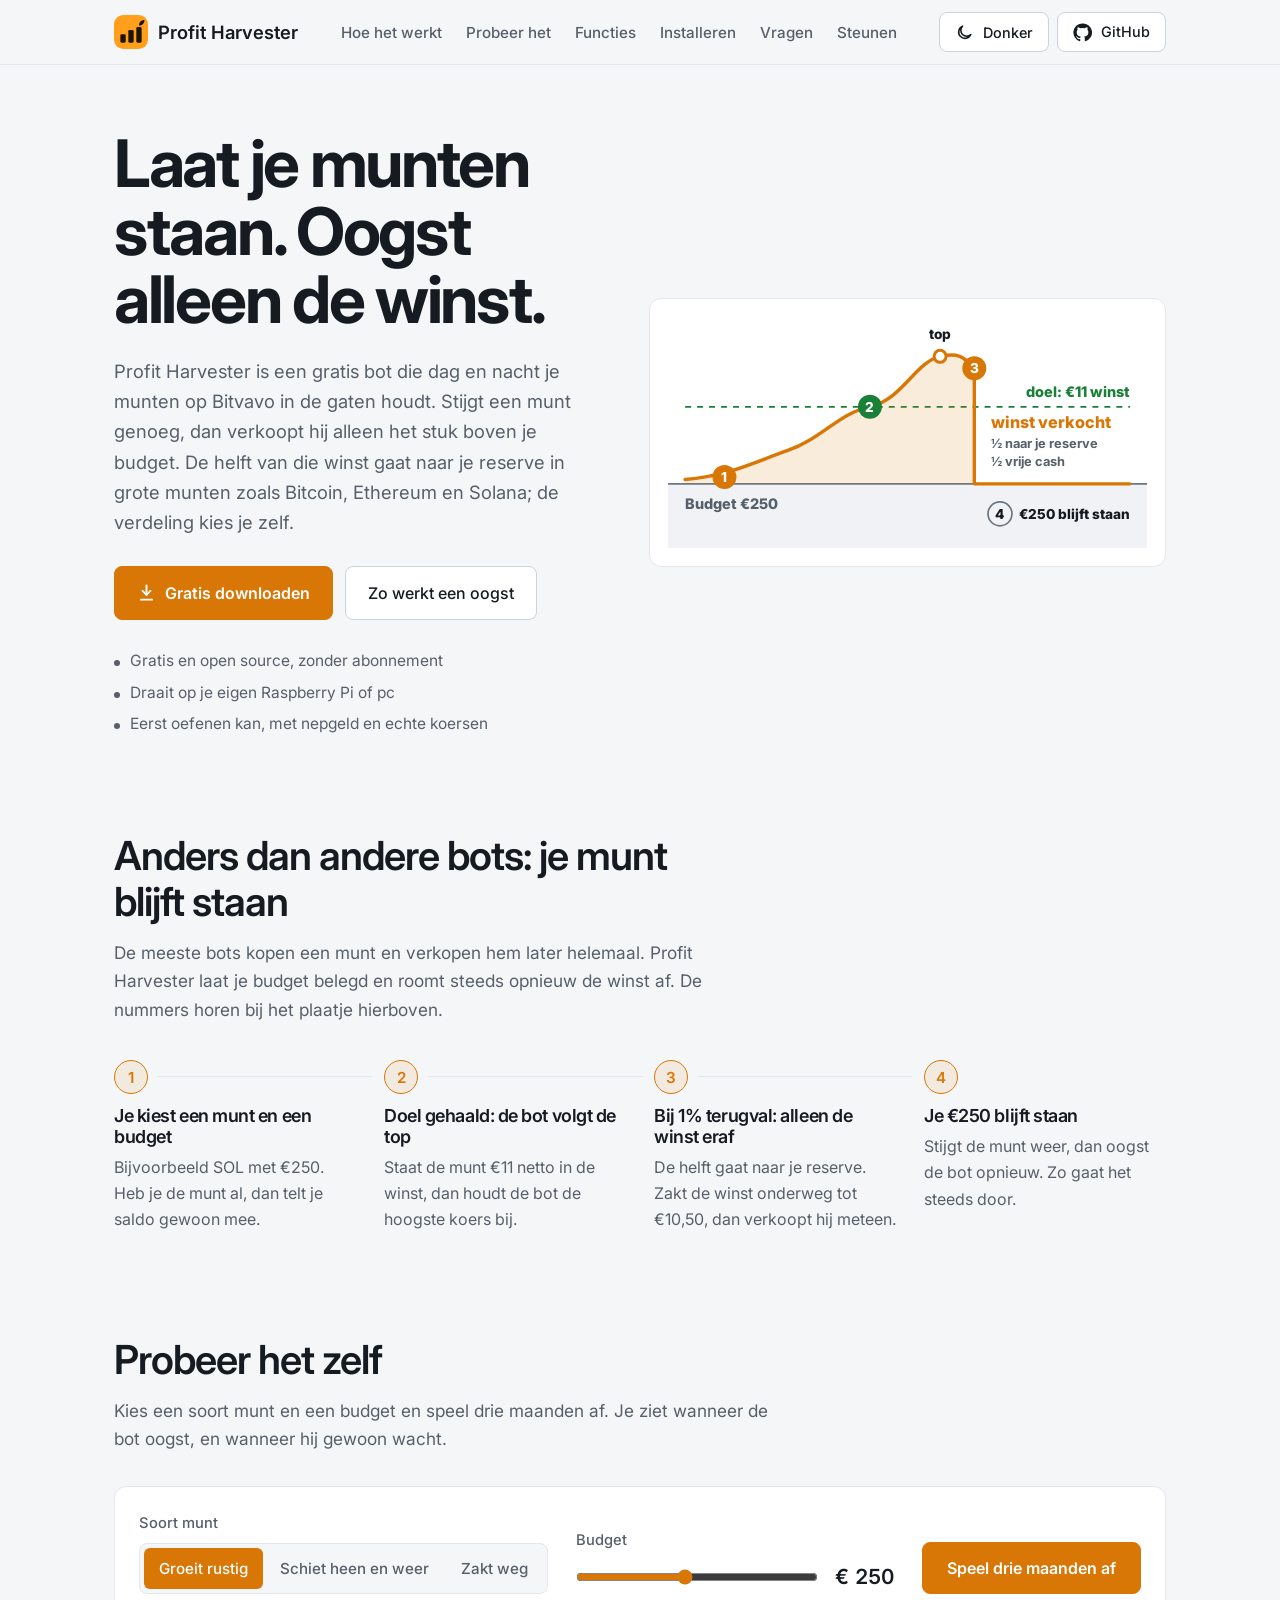
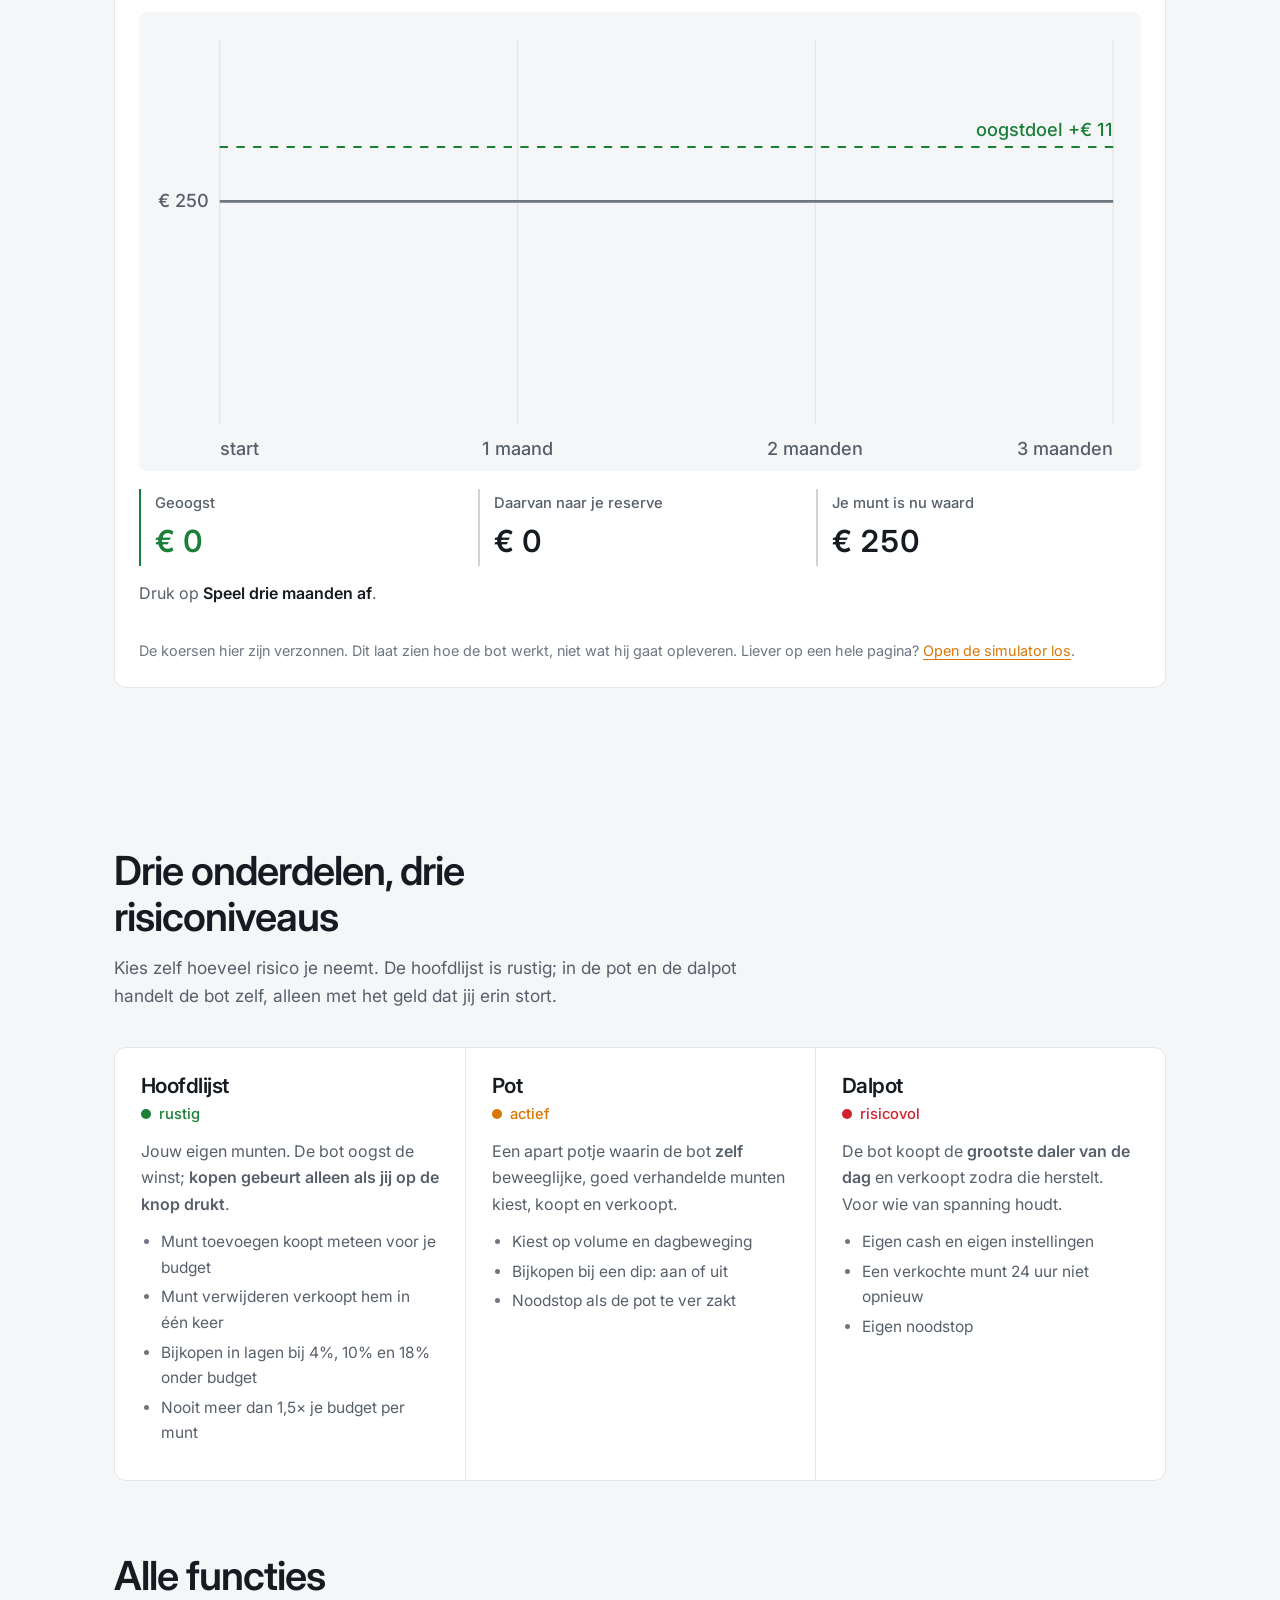
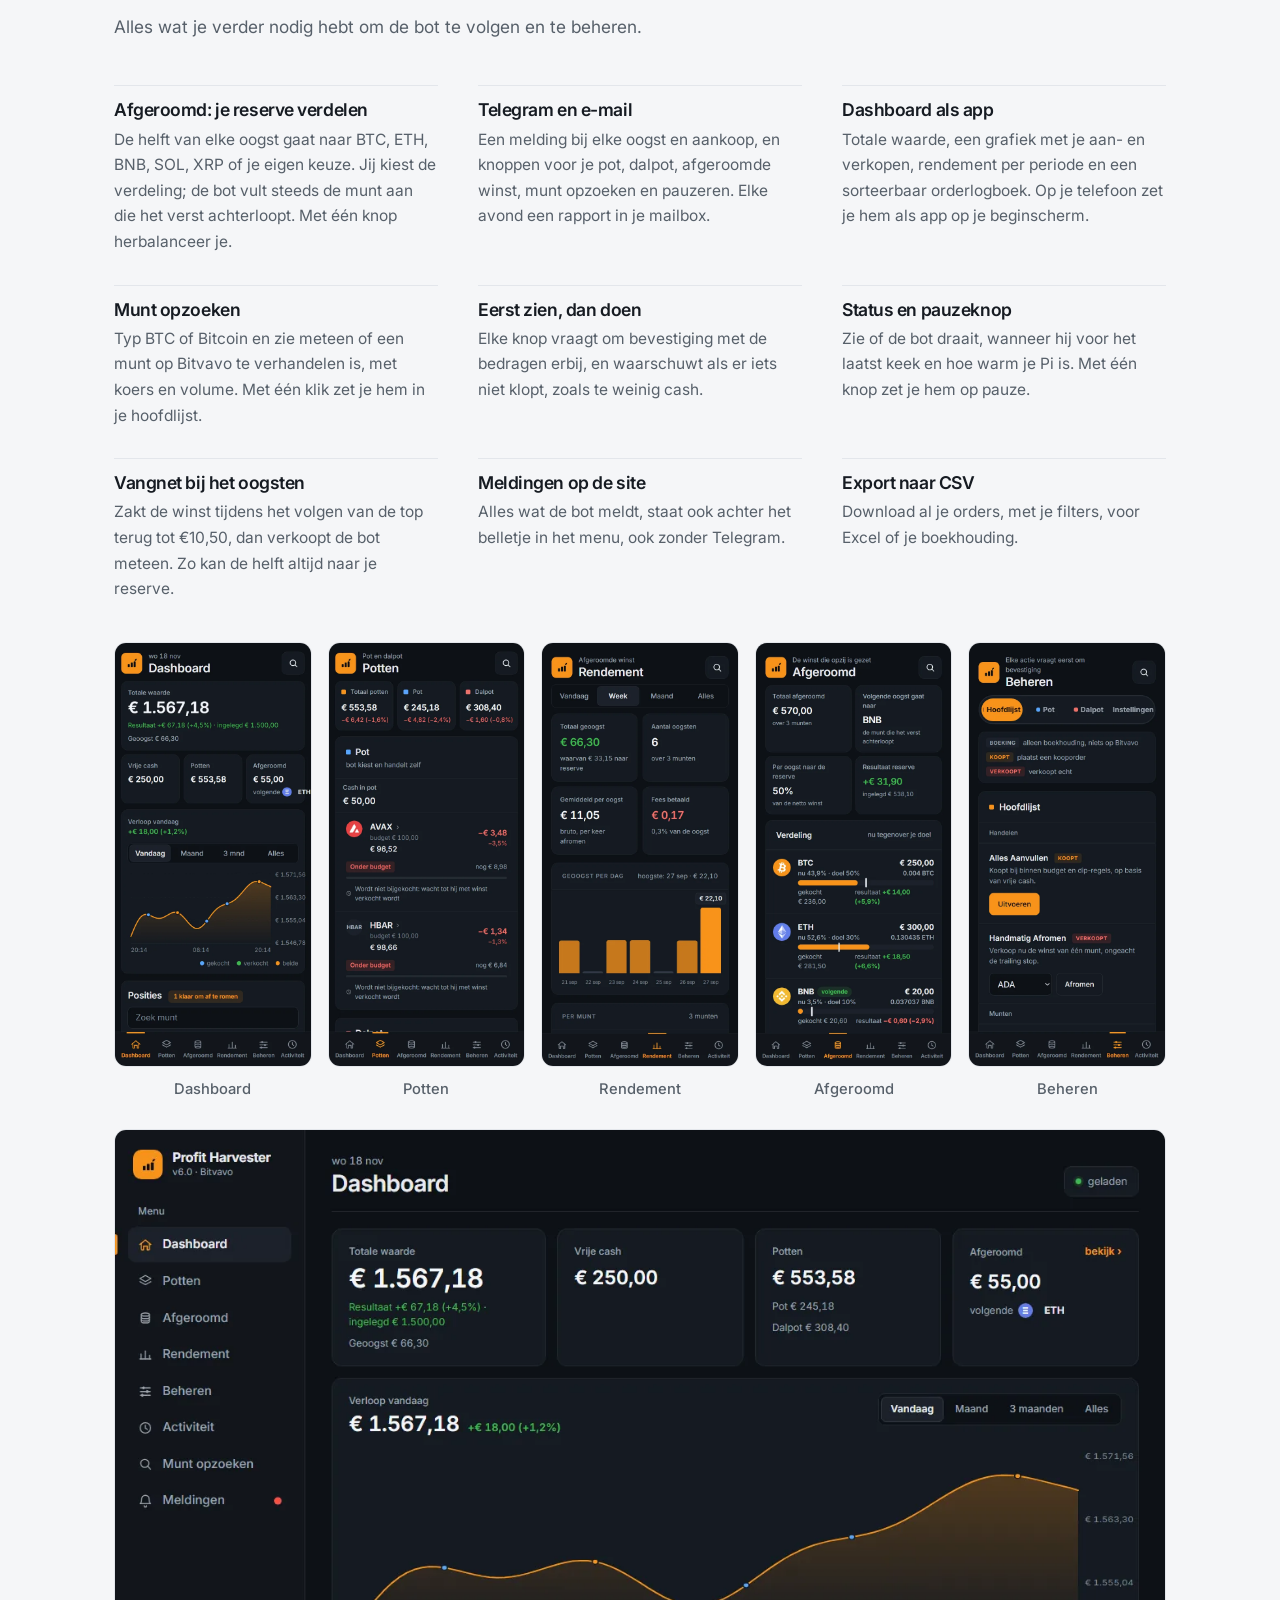
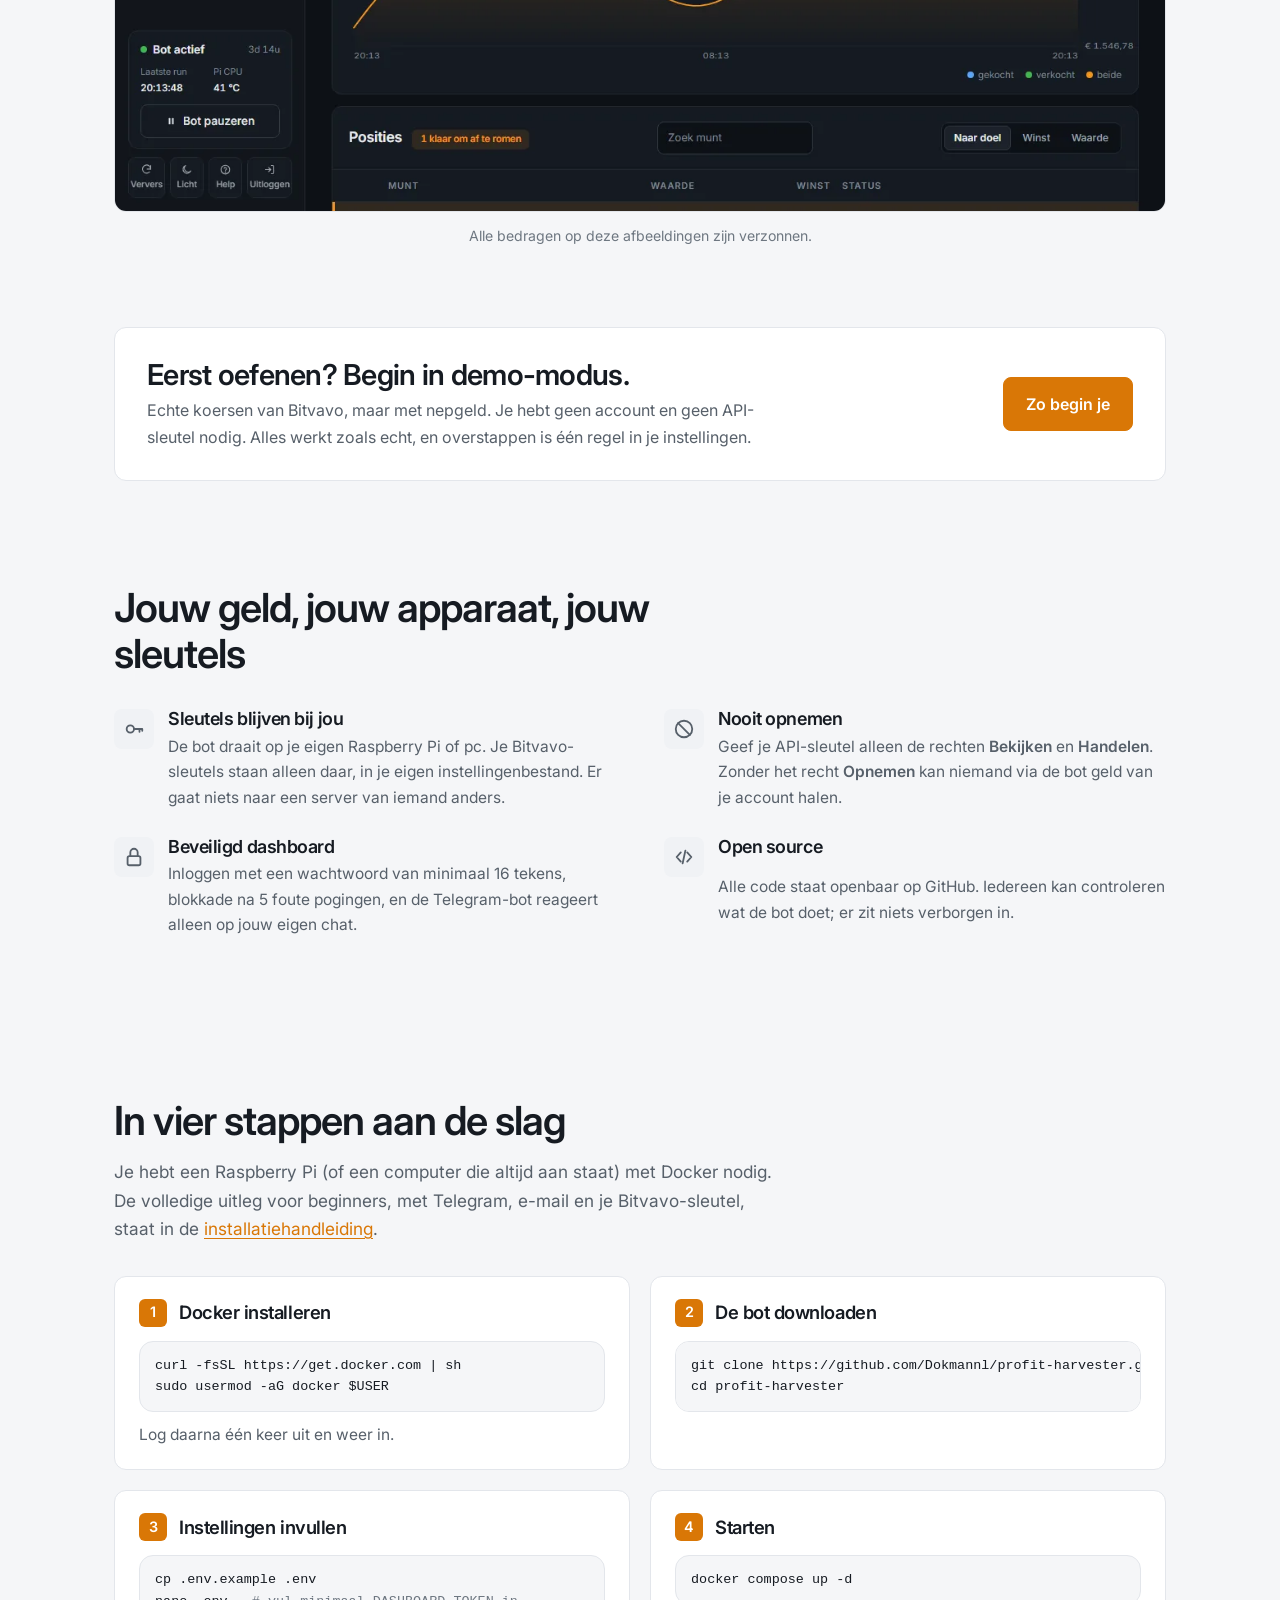
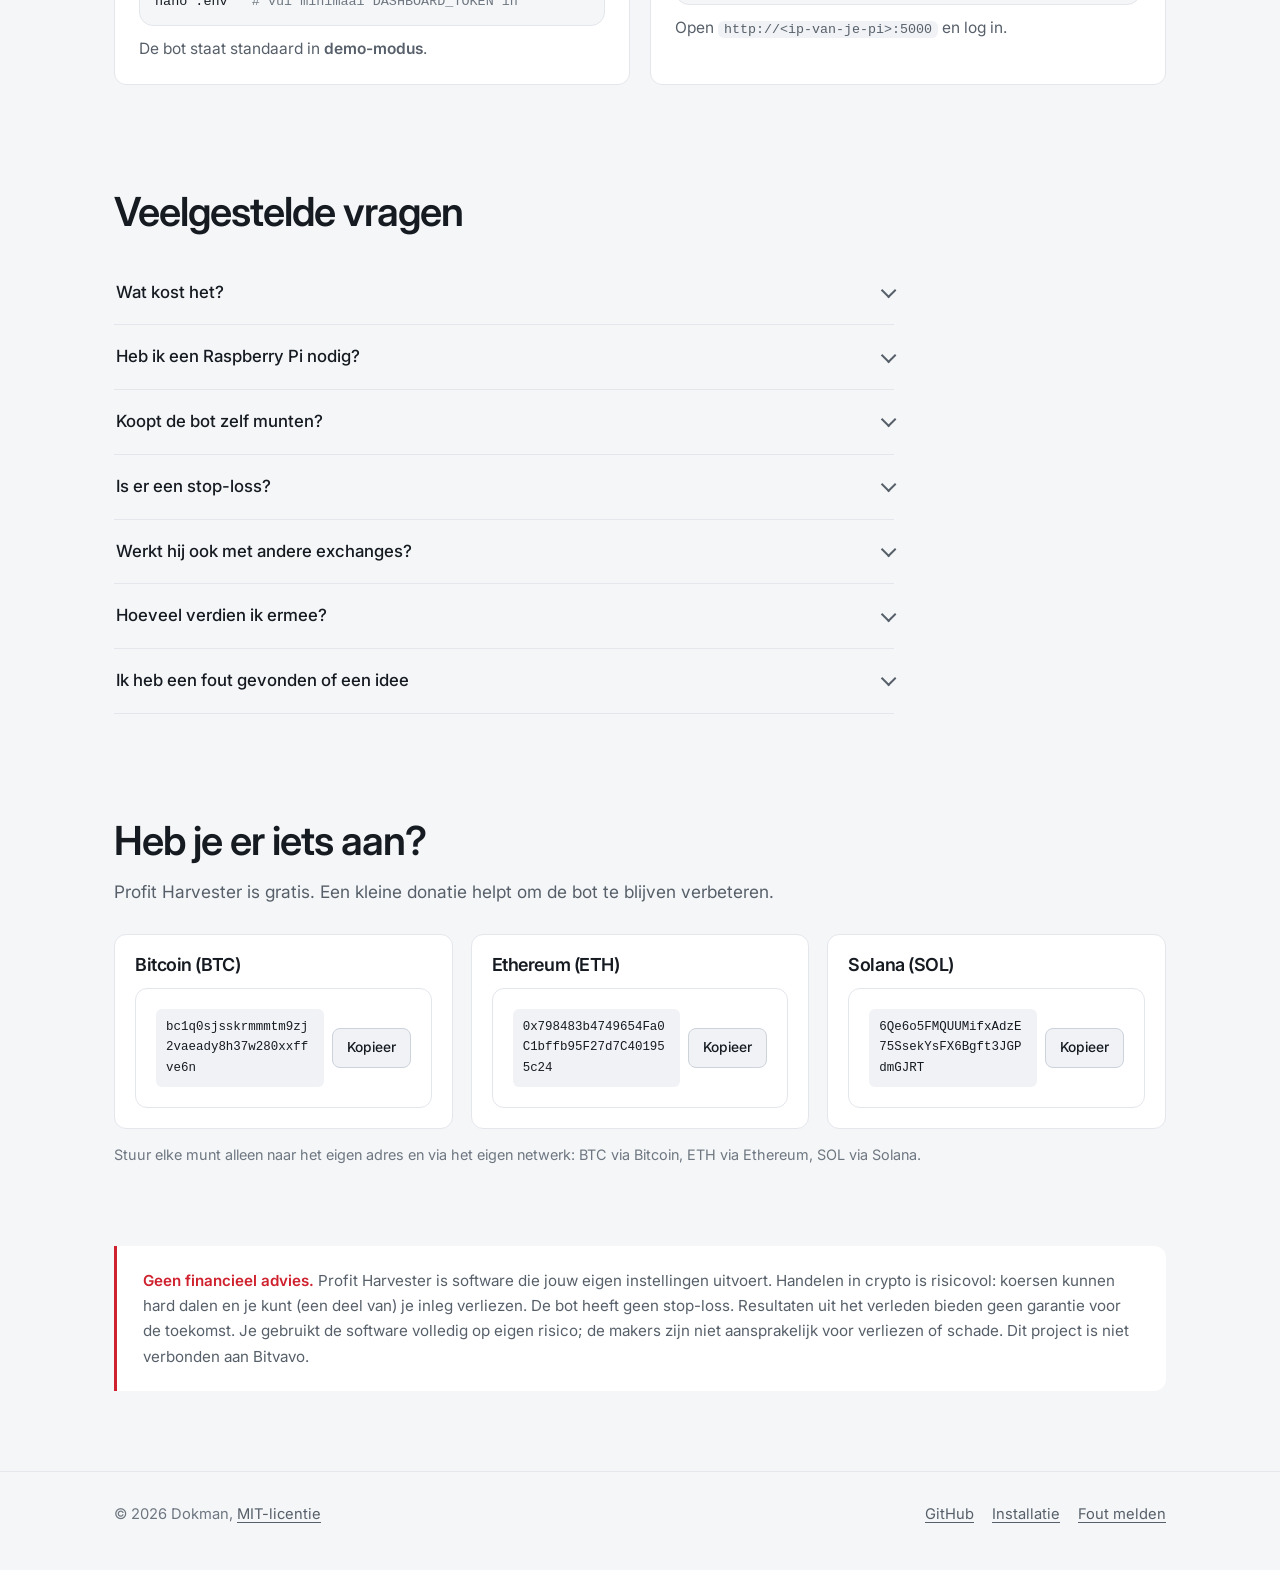
==== commit 4dc5104b: "Site: zakelijke stijl zoals het dashboard (Inter, effen vlakken, één accentkleur), nieuwe schermafbe" ====
--- a/docs/index.html
+++ b/docs/index.html
@@ -1,788 +1,829 @@
-<!DOCTYPE html>
-<html lang="nl">
-<head>
-<meta charset="UTF-8">
-<meta name="viewport" content="width=device-width, initial-scale=1.0">
-<meta name="color-scheme" content="dark light">
-<title>Profit Harvester: gratis Bitvavo-bot die alleen je winst oogst</title>
-<meta name="description" content="Gratis, open-source tradingbot voor Bitvavo. Laat je munten staan en verkoopt automatisch alleen de winst. Met dashboard, Telegram, demo-modus en een reserve die je zelf verdeelt over BTC, ETH, BNB, SOL en XRP.">
-<meta name="theme-color" content="#16130F" media="(prefers-color-scheme: dark)">
-<meta name="theme-color" content="#FFF7E8" media="(prefers-color-scheme: light)">
-<link rel="icon" href="img/favicon.svg" type="image/svg+xml">
-<link rel="icon" href="img/icon-192.png" sizes="192x192">
-<link rel="apple-touch-icon" href="img/icon-180.png">
-<meta property="og:type" content="website">
-<meta property="og:title" content="Profit Harvester: gratis Bitvavo-bot die alleen je winst oogst">
-<meta property="og:description" content="Laat je munten staan en oogst automatisch alleen de winst. Gratis en open source, met demo-modus.">
-<meta property="og:image" content="https://dokmannl.github.io/profit-harvester/img/deelbeeld.png">
-<meta property="og:url" content="https://dokmannl.github.io/profit-harvester/">
-<meta name="twitter:card" content="summary_large_image">
-<script>
-  try { var t = localStorage.getItem("thema"); if (t === "licht" || t === "donker") { document.documentElement.setAttribute("data-thema", t); } } catch (e) {}
-</script>
-<link rel="preconnect" href="https://fonts.googleapis.com">
-<link rel="preconnect" href="https://fonts.gstatic.com" crossorigin>
-<link href="https://fonts.googleapis.com/css2?family=Fredoka:wght@500;600&family=Nunito:wght@400;600;700;800&display=swap" rel="stylesheet">
-<style>
-/* Moestuin: dezelfde kleuren en letters als het dashboard van de bot. */
-:root {
-  --grond:     #16130F;   /* potgrond: achtergrond */
-  --vak:       #221E18;   /* vlakken */
-  --vak2:      #2C271F;
-  --rand:      #352E25;
-  --rand2:     #4A4033;
-  --tekst:     #F5EFE4;
-  --zacht:     #B9AE9C;
-  --stil:      #8F8574;
-  --zon:       #FF9F1C;   /* accent */
-  --zon-zacht: rgba(255,159,28,.15);
-  --blad:      #7BD389;   /* plus, groei */
-  --blad-zacht: rgba(123,211,137,.15);
-  --bes:       #FF8A80;   /* min, risico */
-  --lucht:     #7CC6FE;
-  --plank:     #8A5A32;   /* hout van de bakken */
-  --plank-licht: #A87444;
-  --op-zon:    #1E1405;   /* tekst op oranje */
-  --kop:       'Fredoka', 'Nunito', system-ui, sans-serif;
-  --romp:      'Nunito', system-ui, -apple-system, sans-serif;
-  --code:      ui-monospace, 'Cascadia Mono', Consolas, monospace;
-}
-@media (prefers-color-scheme: light) {
-  :root:not([data-thema="donker"]) {
-    --grond:     #FFF7E8;
-    --vak:       #FFFFFF;
-    --vak2:      #FFF1D6;
-    --rand:      #F0E2C6;
-    --rand2:     #E2CFA8;
-    --tekst:     #3A2E1F;
-    --zacht:     #6E5F4B;
-    --stil:      #8A7A63;
-    --zon:       #E07F00;
-    --zon-zacht: rgba(255,159,28,.18);
-    --blad:      #2F9447;
-    --blad-zacht: rgba(47,148,71,.12);
-    --bes:       #D64535;
-    --lucht:     #2C7FC0;
-    --plank:     #B07A47;
-    --plank-licht: #C99460;
-  }
-}
-:root[data-thema="licht"] {
-    --grond:     #FFF7E8;
-    --vak:       #FFFFFF;
-    --vak2:      #FFF1D6;
-    --rand:      #F0E2C6;
-    --rand2:     #E2CFA8;
-    --tekst:     #3A2E1F;
-    --zacht:     #6E5F4B;
-    --stil:      #8A7A63;
-    --zon:       #E07F00;
-    --zon-zacht: rgba(255,159,28,.18);
-    --blad:      #2F9447;
-    --blad-zacht: rgba(47,148,71,.12);
-    --bes:       #D64535;
-    --lucht:     #2C7FC0;
-    --plank:     #B07A47;
-    --plank-licht: #C99460;
-}
-
-* { box-sizing: border-box; margin: 0; padding: 0; }
-html { scroll-behavior: smooth; }
-@media (prefers-reduced-motion: reduce) { html { scroll-behavior: auto; } }
-body {
-  background: var(--grond); color: var(--tekst);
-  font-family: var(--romp); font-size: 17px; line-height: 1.6;
-  -webkit-font-smoothing: antialiased; overflow-x: hidden;
-}
-a { color: var(--zon); text-underline-offset: 3px; }
-a:focus-visible, button:focus-visible, summary:focus-visible { outline: 3px solid var(--zon); outline-offset: 3px; border-radius: 8px; }
-img { max-width: 100%; height: auto; display: block; }
-b, strong { font-weight: 800; }
-.wrap { max-width: 1100px; margin: 0 auto; padding: 0 24px; }
-section { padding: 80px 0; scroll-margin-top: 72px; }
-h1, h2, h3 { font-family: var(--kop); font-weight: 600; line-height: 1.15; letter-spacing: -0.01em; }
-h2 { font-size: clamp(1.75rem, 3.6vw, 2.5rem); margin-bottom: 14px; max-width: 22ch; }
-h3 { font-size: 1.25rem; }
-.inleiding { color: var(--zacht); font-size: 1.08rem; max-width: 60ch; }
-
-/* ---------- navigatie ---------- */
-.nav { position: sticky; top: 0; z-index: 50; background: color-mix(in srgb, var(--grond) 88%, transparent);
-  backdrop-filter: blur(10px); -webkit-backdrop-filter: blur(10px); border-bottom: 1px solid var(--rand); }
-.nav .wrap { display: flex; align-items: center; justify-content: space-between; height: 64px; gap: 16px; }
-.merk { display: flex; align-items: center; gap: 10px; color: var(--tekst); text-decoration: none; font-family: var(--kop); font-weight: 600; font-size: 1.15rem; }
-.merk svg { width: 34px; height: 34px; }
-.nav ul { list-style: none; display: flex; gap: 24px; }
-.nav ul a { color: var(--zacht); text-decoration: none; font-weight: 700; font-size: 0.95rem; }
-.nav ul a:hover { color: var(--tekst); }
-
-/* ---------- knoppen ---------- */
-.knop { display: inline-flex; align-items: center; gap: 9px; padding: 13px 22px; min-height: 50px; border-radius: 999px;
-  font-family: var(--romp); font-weight: 800; font-size: 1rem; text-decoration: none; color: var(--tekst);
-  background: var(--vak); border: 2px solid var(--rand2); transition: border-color .15s, background .15s; }
-.knop:hover { border-color: var(--zon); }
-.knop.hoofd { background: var(--zon); border-color: var(--zon); color: var(--op-zon); }
-.knop.hoofd:hover { background: #FFB347; border-color: #FFB347; }
-.knop svg { width: 19px; height: 19px; }
-.knop.klein { padding: 7px 15px; min-height: 40px; font-size: 0.9rem; }
-.nav-rechts { display: flex; align-items: center; gap: 8px; }
-.themaknop { cursor: pointer; }
-.themaknop .zon, .themaknop .maan { display: none; }
-.themaknop[data-naar="licht"] .zon, .themaknop[data-naar="donker"] .maan { display: block; }
-
-/* ---------- opening ---------- */
-.opening { padding: 64px 0 72px; }
-.opening .wrap { display: grid; grid-template-columns: 1fr 1.08fr; gap: 56px; align-items: center; }
-.opening h1 { font-size: clamp(2.5rem, 5.6vw, 4.1rem); line-height: 1.04; margin-bottom: 22px; letter-spacing: -0.02em; }
-.opening p { color: var(--zacht); font-size: 1.15rem; margin-bottom: 28px; max-width: 46ch; }
-.knoppen { display: flex; gap: 12px; flex-wrap: wrap; }
-.feitjes { list-style: none; margin-top: 28px; display: grid; gap: 6px; color: var(--zacht); font-size: 0.97rem; }
-.feitjes li { display: flex; gap: 10px; align-items: baseline; }
-.feitjes li::before { content: ""; flex: none; width: 9px; height: 9px; border-radius: 50% 0; background: var(--blad); transform: rotate(-45deg) translateY(-1px); }
-
-/* het oogstplaatje: een bak met grond onderin */
-.bak { position: relative; background: var(--vak); border: 2px solid var(--rand); border-radius: 26px; padding: 18px 18px 0; overflow: hidden; }
-.bak::after { content: ""; display: block; height: 16px; margin: 0 -18px; background: var(--plank);
-  box-shadow: inset 0 3px 0 var(--plank-licht); }
-.oogstplaat { width: 100%; height: auto; display: block; }
-.oogstplaat .l-budget { stroke: var(--stil); }
-.oogstplaat .t-budget { fill: var(--zacht); }
-.oogstplaat .l-doel { stroke: var(--blad); }
-.oogstplaat .t-doel { fill: var(--blad); }
-.oogstplaat .koers { stroke: var(--zon); }
-.oogstplaat .vlak { fill: var(--zon); opacity: .14; }
-.oogstplaat .grond { fill: var(--vak2); }
-.oogstplaat .top { fill: var(--vak); stroke: var(--zon); }
-.oogstplaat .t-sterk { fill: var(--tekst); }
-.oogstplaat .t-zon { fill: var(--zon); }
-.oogstplaat .t-zacht { fill: var(--zacht); }
-.oogstplaat .stip-blad { fill: var(--blad); }
-.oogstplaat .stip-zon { fill: var(--zon); }
-.oogstplaat .stip-rustig { fill: var(--vak2); stroke: var(--stil); }
-.oogstplaat .nr { fill: var(--op-zon); }
-.oogstplaat .nr-licht { fill: var(--tekst); }
-
-/* ---------- één oogst in vier stappen ---------- */
-.stappen { list-style: none; counter-reset: s; display: grid; grid-template-columns: repeat(4, minmax(0, 1fr)); gap: 28px; margin-top: 36px; }
-.stappen li { counter-increment: s; position: relative; padding-top: 52px; color: var(--zacht); }
-.stappen li::before { content: counter(s); position: absolute; left: 0; top: 0; width: 38px; height: 38px; border-radius: 50%;
-  display: grid; place-items: center; font-family: var(--kop); font-weight: 600; font-size: 1.1rem;
-  background: var(--zon-zacht); color: var(--zon); border: 2px solid var(--zon); }
-.stappen li:not(:last-child)::after { content: ""; position: absolute; left: 50px; right: -16px; top: 19px; border-top: 2px dotted var(--rand2); }
-.stappen h3 { color: var(--tekst); font-size: 1.12rem; margin-bottom: 6px; }
-
-
-/* ---------- probeer het zelf: de kas ---------- */
-.kas { margin-top: 32px; background: var(--vak); border: 2px solid var(--rand); border-radius: 26px; padding: 24px; }
-.kas-boven { display: flex; flex-wrap: wrap; gap: 18px 28px; align-items: flex-end; justify-content: space-between; margin-bottom: 18px; }
-.keuze { border: 0; }
-.keuze legend, .budget label { display: block; font-weight: 800; color: var(--zacht); font-size: 0.92rem; margin-bottom: 8px; }
-.segment { display: inline-flex; flex-wrap: wrap; gap: 2px; padding: 4px; border-radius: 999px; background: var(--grond); border: 2px solid var(--rand); }
-.segment input { position: absolute; opacity: 0; pointer-events: none; }
-.segment label { padding: 8px 15px; border-radius: 999px; cursor: pointer; font-weight: 800; font-size: 0.95rem; color: var(--zacht); }
-.segment input:checked + label { background: var(--zon); color: var(--op-zon); }
-.segment input:focus-visible + label { outline: 3px solid var(--zon); outline-offset: 2px; }
-.budget { flex: 1 1 240px; min-width: 220px; max-width: 340px; }
-.budget-rij { display: flex; align-items: center; gap: 14px; }
-.budget input[type=range] { flex: 1; accent-color: var(--zon); }
-.budget output { font-family: var(--kop); font-weight: 600; font-size: 1.3rem; min-width: 4.4ch; text-align: right; }
-.speel { font: inherit; font-weight: 800; font-size: 1rem; cursor: pointer; border: 2px solid var(--zon); border-radius: 999px;
-  padding: 12px 24px; min-height: 50px; background: var(--zon); color: var(--op-zon); }
-.speel:hover { background: #FFB347; border-color: #FFB347; }
-.grafiek { width: 100%; height: auto; display: block; background: var(--grond); border-radius: 18px; }
-.grafiek .rooster { stroke: var(--rand); }
-.grafiek .budgetlijn { stroke: var(--stil); }
-.grafiek .doellijn { stroke: var(--blad); }
-.grafiek .waarde { stroke: var(--zon); }
-.grafiek .label { fill: var(--zacht); font: 700 13px var(--romp); }
-.grafiek .label-zaad { fill: var(--blad); font: 800 13px var(--romp); }
-.grafiek .label-glas { fill: var(--zacht); font: 800 13px var(--romp); }
-.grafiek .oogst circle { fill: var(--blad); }
-.grafiek .oogst text { fill: var(--blad); font: 800 12px var(--romp); }
-.oogstbak { display: grid; grid-template-columns: repeat(3, minmax(0, 1fr)); gap: 14px; margin-top: 18px; }
-.oogstbak div { padding: 2px 0 0 14px; border-left: 3px solid var(--rand2); min-width: 0; }
-.oogstbak span { display: block; color: var(--zacht); font-size: 0.92rem; font-weight: 700; }
-.oogstbak b { display: block; font-family: var(--kop); font-weight: 600; font-size: clamp(1.4rem, 3vw, 1.9rem); }
-.oogstbak .geoogst { border-color: var(--blad); } .oogstbak .geoogst b { color: var(--blad); }
-.oogstbak b.onder { color: var(--bes); }
-.verloop { margin-top: 14px; color: var(--zacht); min-height: 3.2em; max-width: 70ch; }
-.verloop strong { color: var(--tekst); }
-.eerlijk { margin-top: 8px; font-size: 0.9rem; color: var(--stil); }
-
-/* ---------- drie vakken in één moestuinbak ---------- */
-.moestuinbak { margin-top: 36px; border: 10px solid var(--plank); border-radius: 22px; background: var(--vak);
-  display: grid; grid-template-columns: repeat(3, minmax(0, 1fr));
-  box-shadow: inset 0 0 0 2px var(--plank-licht), 0 18px 40px -26px rgba(0,0,0,.6); }
-.vakje { padding: 26px 26px 30px; min-width: 0; }
-.vakje + .vakje { border-left: 10px solid var(--plank); }
-.vakje h3 { font-size: 1.45rem; }
-.risico { display: inline-flex; align-items: center; gap: 8px; font-weight: 800; font-size: 0.92rem; margin: 4px 0 12px; }
-.risico i { width: 10px; height: 10px; border-radius: 50%; }
-.risico.rustig { color: var(--blad); } .risico.rustig i { background: var(--blad); }
-.risico.actief { color: var(--zon); } .risico.actief i { background: var(--zon); }
-.risico.spannend { color: var(--bes); } .risico.spannend i { background: var(--bes); }
-.vakje p { color: var(--zacht); }
-.vakje ul { margin: 12px 0 0 20px; color: var(--zacht); font-size: 0.97rem; }
-.vakje li { margin: 4px 0; }
-.vakje li::marker { color: var(--blad); }
-
-/* ---------- in de schuur: de rest van de functies ---------- */
-.schuur { margin-top: 44px; display: grid; grid-template-columns: repeat(3, minmax(0, 1fr)); gap: 30px 40px; }
-.schuur div { border-top: 2px solid var(--rand); padding-top: 14px; }
-.schuur h3 { font-size: 1.1rem; margin-bottom: 6px; }
-.schuur p { color: var(--zacht); font-size: 0.97rem; }
-
-/* ---------- schermen ---------- */
-.schermen { margin-top: 40px; display: grid; grid-template-columns: repeat(5, minmax(0, 1fr)); gap: 16px; }
-.schermen figure { min-width: 0; }
-.schermen img { border-radius: 20px; border: 2px solid var(--rand); }
-.schermen figcaption { text-align: center; color: var(--zacht); font-weight: 700; font-size: 0.92rem; padding-top: 10px; }
-.laptop { margin-top: 28px; border-radius: 20px; border: 2px solid var(--rand); overflow: hidden; }
-.verzonnen { text-align: center; color: var(--stil); font-size: 0.88rem; margin-top: 12px; }
-
-/* ---------- oefenen ---------- */
-.oefenen { display: grid; grid-template-columns: 1fr auto; gap: 24px; align-items: center; padding: 30px 32px; border-radius: 26px;
-  background: var(--blad-zacht); border: 2px dashed var(--blad); }
-.oefenen h2 { font-size: clamp(1.4rem, 2.6vw, 1.8rem); margin-bottom: 6px; max-width: none; }
-.oefenen p { color: var(--zacht); max-width: 62ch; }
-
-/* ---------- veiligheid ---------- */
-.veilig { margin-top: 32px; display: grid; grid-template-columns: repeat(2, minmax(0, 1fr)); gap: 26px 48px; }
-.veilig div { display: grid; grid-template-columns: 40px 1fr; gap: 0 14px; }
-.veilig svg { grid-row: span 2; width: 40px; height: 40px; padding: 9px; border-radius: 12px; color: var(--blad); background: var(--blad-zacht); }
-.veilig h3 { font-size: 1.12rem; margin-bottom: 4px; }
-.veilig p { color: var(--zacht); font-size: 0.97rem; }
-
-/* ---------- installeren ---------- */
-.installeer { list-style: none; counter-reset: i; margin-top: 32px; display: grid; grid-template-columns: repeat(2, minmax(0, 1fr)); gap: 20px; }
-.installeer li { counter-increment: i; background: var(--vak); border: 2px solid var(--rand); border-radius: 22px; padding: 22px 24px; min-width: 0; }
-.installeer h3 { display: flex; align-items: center; gap: 12px; font-size: 1.15rem; }
-.installeer h3::before { content: counter(i); flex: none; width: 32px; height: 32px; border-radius: 50%; display: grid; place-items: center;
-  background: var(--zon); color: var(--op-zon); font-size: 1rem; }
-.installeer p { color: var(--zacht); margin-top: 10px; font-size: 0.97rem; }
-pre { margin-top: 14px; padding: 13px 15px; border-radius: 14px; overflow-x: auto; background: var(--grond); border: 1px solid var(--rand);
-  font-family: var(--code); font-size: 0.84rem; line-height: 1.6; color: var(--tekst); }
-pre .c { color: var(--stil); }
-code { font-family: var(--code); font-size: 0.86em; background: var(--vak2); border-radius: 6px; padding: 1px 6px; }
-
-/* ---------- vragen ---------- */
-.vragen { max-width: 780px; margin-top: 26px; }
-details { border-bottom: 2px solid var(--rand); }
-details summary { cursor: pointer; list-style: none; display: flex; justify-content: space-between; align-items: center; gap: 16px;
-  padding: 18px 2px; font-family: var(--kop); font-weight: 600; font-size: 1.15rem; }
-details summary::-webkit-details-marker { display: none; }
-details summary::after { content: ""; flex: none; width: 12px; height: 12px; border-right: 3px solid var(--zon); border-bottom: 3px solid var(--zon);
-  transform: rotate(45deg) translateY(-3px); transition: transform .15s; }
-details[open] summary::after { transform: rotate(-135deg) translateY(-3px); }
-details p { color: var(--zacht); padding: 0 2px 20px; max-width: 64ch; }
-
-/* ---------- steunen ---------- */
-.adressen { margin-top: 28px; display: grid; grid-template-columns: repeat(3, minmax(0, 1fr)); gap: 18px; }
-.adressen div { background: var(--vak); border: 2px solid var(--rand); border-radius: 22px; padding: 20px; min-width: 0; }
-.adressen h3 { font-size: 1.12rem; }
-.adres { display: flex; gap: 8px; align-items: center; margin-top: 12px; }
-.adres code { flex: 1; min-width: 0; word-break: break-all; font-size: 0.78rem; padding: 8px 10px; }
-.adres button { font: inherit; font-weight: 800; font-size: 0.86rem; cursor: pointer; min-height: 40px; white-space: nowrap;
-  color: var(--tekst); background: var(--vak2); border: 2px solid var(--rand2); border-radius: 999px; padding: 6px 14px; }
-.adres button:hover { border-color: var(--zon); }
-.klein-grijs { color: var(--stil); font-size: 0.9rem; margin-top: 14px; }
-
-/* ---------- let op en voet ---------- */
-.letop { border-left: 6px solid var(--bes); background: var(--vak); border-radius: 0 18px 18px 0; padding: 22px 26px; color: var(--zacht); font-size: 0.95rem; }
-.letop b { color: var(--bes); }
-footer { border-top: 1px solid var(--rand); padding: 30px 0 44px; color: var(--stil); font-size: 0.92rem; }
-footer .wrap { display: flex; justify-content: space-between; gap: 16px; flex-wrap: wrap; }
-footer nav { display: flex; gap: 18px; flex-wrap: wrap; }
-footer a { color: var(--zacht); }
-
-@media (max-width: 960px) {
-  .opening .wrap { grid-template-columns: 1fr; gap: 40px; }
-  .stappen { grid-template-columns: repeat(2, minmax(0, 1fr)); }
-  .stappen li::after { display: none; }
-  .moestuinbak { grid-template-columns: 1fr; }
-  .vakje + .vakje { border-left: 0; border-top: 10px solid var(--plank); }
-  .schuur { grid-template-columns: repeat(2, minmax(0, 1fr)); }
-  .schermen { grid-template-columns: repeat(5, 62%); overflow-x: auto; scroll-snap-type: x mandatory; padding-bottom: 8px; }
-  .schermen figure { scroll-snap-align: start; }
-  .nav ul { display: none; }
-}
-@media (max-width: 620px) {
-  body { font-size: 16px; }
-  section { padding: 58px 0; }
-  .wrap { padding: 0 16px; }
-  .opening { padding: 40px 0 48px; }
-  .stappen, .schuur, .veilig, .installeer, .adressen { grid-template-columns: 1fr; }
-  .oefenen { grid-template-columns: 1fr; padding: 24px 22px; }
-  .kas { padding: 16px; }
-  .speel { width: 100%; }
-  .budget { max-width: none; }
-  .oogstbak { grid-template-columns: 1fr; gap: 10px; }
-  .knoppen { flex-direction: column; }
-  .knoppen .knop { justify-content: center; }
-  .vakje { padding: 22px 20px 24px; }
-  .nav .knop.klein span { display: none; }
-  .nav .knop.klein { padding: 7px 11px; }
-}
-</style>
-</head>
-<body>
-
-<!-- ===================== NAVIGATIE ===================== -->
-<nav class="nav" aria-label="Hoofdmenu">
-  <div class="wrap">
-    <a class="merk" href="#top"><svg viewBox="0 0 48 48" aria-hidden="true"><rect width="48" height="48" rx="13" fill="#FF9F1C"/><rect x="9" y="27" width="7.5" height="12" rx="2" fill="#1E1405"/><rect x="20.25" y="21" width="7.5" height="18" rx="2" fill="#1E1405"/><rect x="31.5" y="17" width="7.5" height="22" rx="2" fill="#1E1405"/><path d="M35.25 15C35.25 10 38.5 7 43 7c0 4.5-3.25 8-7.75 8z" fill="#1E1405"/></svg>Profit Harvester</a>
-    <ul>
-      <li><a href="#hoe">Hoe het werkt</a></li>
-      <li><a href="#kas">Probeer het</a></li>
-      <li><a href="#functies">Functies</a></li>
-      <li><a href="#installeren">Installeren</a></li>
-      <li><a href="#vragen">Vragen</a></li>
-      <li><a href="#steun">Steunen</a></li>
-    </ul>
-    <div class="nav-rechts">
-    <button type="button" class="knop klein themaknop" id="knopThema" data-naar="licht">
-      <svg class="zon" viewBox="0 0 24 24" fill="none" stroke="currentColor" stroke-width="2" stroke-linecap="round" aria-hidden="true"><circle cx="12" cy="12" r="4"/><path d="M12 2v2M12 20v2M4.9 4.9l1.4 1.4M17.7 17.7l1.4 1.4M2 12h2M20 12h2M4.9 19.1l1.4-1.4M17.7 6.3l1.4-1.4"/></svg>
-      <svg class="maan" viewBox="0 0 24 24" fill="none" stroke="currentColor" stroke-width="2" stroke-linecap="round" stroke-linejoin="round" aria-hidden="true"><path d="M20 14.5A8 8 0 1 1 9.5 4a6.5 6.5 0 0 0 10.5 10.5z"/></svg>
-      <span id="themaTekst">Licht</span>
-    </button>
-    <a class="knop klein" href="https://github.com/Dokmannl/profit-harvester">
-      <svg viewBox="0 0 24 24" fill="currentColor" aria-hidden="true"><path d="M12 .5a11.5 11.5 0 0 0-3.64 22.41c.58.1.79-.25.79-.56v-2c-3.2.7-3.88-1.37-3.88-1.37-.53-1.33-1.28-1.69-1.28-1.69-1.05-.71.08-.7.08-.7 1.16.08 1.77 1.19 1.77 1.19 1.03 1.77 2.7 1.26 3.36.96.1-.75.4-1.26.73-1.55-2.56-.29-5.25-1.28-5.25-5.68 0-1.26.45-2.28 1.19-3.09-.12-.29-.52-1.46.11-3.05 0 0 .97-.31 3.17 1.18a11 11 0 0 1 5.77 0c2.2-1.49 3.17-1.18 3.17-1.18.63 1.59.23 2.76.11 3.05.74.81 1.19 1.83 1.19 3.09 0 4.41-2.7 5.38-5.27 5.67.41.36.78 1.06.78 2.14v3.17c0 .31.21.67.8.56A11.5 11.5 0 0 0 12 .5Z"/></svg>
-      <span>GitHub</span>
-    </a>
-    </div>
-  </div>
-</nav>
-
-<!-- ===================== OPENING ===================== -->
-<header class="opening" id="top">
-  <div class="wrap">
-    <div>
-      <h1>Laat je munten staan. Oogst alleen de winst.</h1>
-      <p>Profit Harvester is een gratis bot die dag en nacht je munten op Bitvavo in de gaten houdt. Stijgt een munt
-        genoeg, dan verkoopt hij alleen het stuk boven je budget. De helft van die winst gaat naar je reserve in grote
-        munten zoals Bitcoin, Ethereum en Solana; de verdeling kies je zelf.</p>
-      <div class="knoppen">
-        <a class="knop hoofd" href="https://github.com/Dokmannl/profit-harvester">
-          <svg viewBox="0 0 24 24" fill="none" stroke="currentColor" stroke-width="2.4" stroke-linecap="round" stroke-linejoin="round" aria-hidden="true"><path d="M12 3v12"/><path d="m7 10 5 5 5-5"/><path d="M5 21h14"/></svg>
-          Gratis downloaden
-        </a>
-        <a class="knop" href="#hoe">Zo werkt een oogst</a>
-      </div>
-      <ul class="feitjes">
-        <li>Gratis en open source, zonder abonnement</li>
-        <li>Draait op je eigen Raspberry Pi of pc</li>
-        <li>Eerst oefenen kan, met nepgeld en echte koersen</li>
-      </ul>
-    </div>
-
-    <figure class="bak">
-      <svg class="oogstplaat" viewBox="0 20 560 270" role="img" aria-label="Eén oogst: de waarde van een munt stijgt van het budget van €250 tot boven het doel van €11 winst, de bot volgt de top, en bij 1% terugval verkoopt hij alleen de winst. Het budget van €250 blijft staan.">
-        <g font-family="Nunito, system-ui, sans-serif">
-          <rect class="grond" x="0" y="215" width="560" height="80"/>
-          <line class="l-budget" x1="0" y1="215" x2="560" y2="215" stroke-width="2"/>
-          <text class="t-budget" x="20" y="244" font-size="17" font-weight="800">Budget €250</text>
-          <line class="l-doel" x1="20" y1="125" x2="540" y2="125" stroke-dasharray="7 7" stroke-width="2"/>
-          <text class="t-doel" x="540" y="114" font-size="17" font-weight="800" text-anchor="end">doel: €11 winst</text>
-          <path class="vlak" d="M20 210 C 70 206, 100 190, 140 176 S 200 132, 236 125 S 290 72, 318 66 S 348 72, 358 80 L 358 215 L 20 215 Z"/>
-          <path class="koers" d="M20 210 C 70 206, 100 190, 140 176 S 200 132, 236 125 S 290 72, 318 66 S 348 72, 358 80 L 358 215 L 540 215"
-                fill="none" stroke-width="4" stroke-linecap="round" stroke-linejoin="round"/>
-          <circle class="top" cx="318" cy="66" r="7" stroke-width="3.5"/>
-          <text class="t-sterk" x="318" y="46" font-size="16" font-weight="800" text-anchor="middle">top</text>
-          <circle cx="66" cy="207" r="14" class="stip-zon"/>
-          <text class="nr" x="66" y="213" font-size="16" font-weight="800" text-anchor="middle">1</text>
-          <circle cx="236" cy="125" r="14" class="stip-blad"/>
-          <text class="nr" x="236" y="131" font-size="16" font-weight="800" text-anchor="middle">2</text>
-          <circle cx="358" cy="80" r="14" class="stip-zon"/>
-          <text class="nr" x="358" y="86" font-size="16" font-weight="800" text-anchor="middle">3</text>
-          <text class="t-zon" x="378" y="150" font-size="19" font-weight="800">winst verkocht</text>
-          <text class="t-zacht" x="378" y="173" font-size="15" font-weight="700">½ naar je reserve</text>
-          <text class="t-zacht" x="378" y="194" font-size="15" font-weight="700">½ vrije cash</text>
-          <circle cx="388" cy="250" r="14" class="stip-rustig" stroke-width="2"/>
-          <text class="nr-licht" x="388" y="256" font-size="16" font-weight="800" text-anchor="middle">4</text>
-          <text class="t-sterk" x="410" y="256" font-size="16" font-weight="800">€250 blijft staan</text>
-        </g>
-      </svg>
-    </figure>
-  </div>
-</header>
-
-<!-- ===================== HOE HET WERKT ===================== -->
-<section id="hoe" style="padding-top:24px">
-  <div class="wrap">
-    <h2>Anders dan andere bots: je munt blijft staan</h2>
-    <p class="inleiding">De meeste bots kopen een munt en verkopen hem later helemaal. Profit Harvester laat je budget
-      belegd en roomt steeds opnieuw de winst af. De nummers horen bij het plaatje hierboven.</p>
-    <ol class="stappen">
-      <li><h3>Je kiest een munt en een budget</h3>Bijvoorbeeld SOL met €250. Heb je de munt al, dan telt je saldo gewoon mee.</li>
-      <li><h3>Doel gehaald: de bot volgt de top</h3>Staat de munt €11 netto in de winst, dan houdt de bot de hoogste koers bij.</li>
-      <li><h3>Bij 1% terugval: alleen de winst eraf</h3>De helft gaat naar je reserve. Zakt de winst onderweg tot €10,50, dan verkoopt hij meteen.</li>
-      <li><h3>Je €250 blijft staan</h3>Stijgt de munt weer, dan oogst de bot opnieuw. Zo gaat het steeds door.</li>
-    </ol>
-  </div>
-</section>
-
-<!-- ===================== PROBEER HET ===================== -->
-<section id="kas" style="padding-top:24px">
-  <div class="wrap">
-    <h2>Probeer het zelf</h2>
-    <p class="inleiding">Kies een soort munt en een budget en speel drie maanden af. Je ziet wanneer de bot oogst, en
-      wanneer hij gewoon wacht.</p>
-    <div class="kas">
-    <div class="kas-boven">
-      <fieldset class="keuze">
-        <legend>Soort munt</legend>
-        <div class="segment">
-          <input type="radio" name="soort" id="s-rustig" value="rustig" checked><label for="s-rustig">Groeit rustig</label>
-          <input type="radio" name="soort" id="s-wild" value="wild"><label for="s-wild">Schiet heen en weer</label>
-          <input type="radio" name="soort" id="s-daalt" value="daalt"><label for="s-daalt">Zakt weg</label>
-        </div>
-      </fieldset>
-      <div class="budget">
-        <label for="budget">Budget</label>
-        <div class="budget-rij">
-          <input type="range" id="budget" min="50" max="500" step="25" value="250">
-          <output id="budgetUit" for="budget">€ 250</output>
-        </div>
-      </div>
-      <button type="button" class="speel" id="speel">Speel drie maanden af</button>
-    </div>
-
-    <svg class="grafiek" id="grafiek" viewBox="0 0 720 330" role="img" aria-labelledby="grafiekUitleg">
-      <title id="grafiekUitleg">De waarde van je munt door de tijd, met je budget en het oogstdoel. Gele stippen zijn oogsten.</title>
-    </svg>
-
-    <div class="oogstbak" aria-live="polite">
-      <div class="geoogst"><span>Geoogst</span><b id="uGeoogst">€ 0</b></div>
-      <div><span>Daarvan naar je reserve</span><b id="uReserve">€ 0</b></div>
-      <div><span>Je munt is nu waard</span><b id="uWaarde">€ 250</b></div>
-    </div>
-    <p class="verloop" id="verloop">Druk op <strong>Speel drie maanden af</strong>.</p>
-    <p class="eerlijk">De koersen hier zijn verzonnen. Dit laat zien hoe de bot werkt, niet wat hij gaat opleveren.
-      Liever op een hele pagina? <a href="proef/">Open de kas los</a>.</p>
-    </div>
-  </div>
-</section>
-
-<!-- ===================== FUNCTIES ===================== -->
-<section id="functies">
-  <div class="wrap">
-    <h2>Drie bakken in één moestuin</h2>
-    <p class="inleiding">Kies zelf hoeveel risico je neemt. De hoofdlijst is rustig; in de pot en de dalpot handelt de
-      bot zelf, alleen met het geld dat jij erin stort.</p>
-
-    <div class="moestuinbak">
-      <div class="vakje">
-        <h3>Hoofdlijst</h3>
-        <div class="risico rustig"><i></i>rustig</div>
-        <p>Jouw eigen munten. De bot oogst de winst; <b>kopen gebeurt alleen als jij op de knop drukt</b>.</p>
-        <ul>
-          <li>Munt toevoegen koopt meteen voor je budget</li>
-          <li>Munt verwijderen verkoopt hem in één keer</li>
-          <li>Bijkopen in lagen bij 4%, 10% en 18% onder budget</li>
-          <li>Nooit meer dan 1,5× je budget per munt</li>
-        </ul>
-      </div>
-      <div class="vakje">
-        <h3>Pot</h3>
-        <div class="risico actief"><i></i>actief</div>
-        <p>Een apart potje waarin de bot <b>zelf</b> beweeglijke, goed verhandelde munten kiest, koopt en verkoopt.</p>
-        <ul>
-          <li>Kiest op volume en dagbeweging</li>
-          <li>Bijkopen bij een dip: aan of uit</li>
-          <li>Noodstop als de pot te ver zakt</li>
-        </ul>
-      </div>
-      <div class="vakje">
-        <h3>Dalpot</h3>
-        <div class="risico spannend"><i></i>risicovol</div>
-        <p>De bot koopt de <b>grootste daler van de dag</b> en verkoopt zodra die herstelt. Voor wie van spanning houdt.</p>
-        <ul>
-          <li>Eigen cash en eigen instellingen</li>
-          <li>Een verkochte munt 24 uur niet opnieuw</li>
-          <li>Eigen noodstop</li>
-        </ul>
-      </div>
-    </div>
-
-    <h2 style="margin-top:72px">In de schuur</h2>
-    <p class="inleiding">Alles wat je verder nodig hebt om de tuin bij te houden.</p>
-    <div class="schuur">
-      <div>
-        <h3>Afgeroomd: je reserve verdelen</h3>
-        <p>De helft van elke oogst gaat naar BTC, ETH, BNB, SOL, XRP of je eigen keuze. Jij kiest de verdeling; de bot
-          vult steeds de munt aan die het verst achterloopt. Met één knop herbalanceer je.</p>
-      </div>
-      <div>
-        <h3>Telegram en e-mail</h3>
-        <p>Een melding bij elke oogst en aankoop, en knoppen voor je pot, dalpot, afgeroomde winst, munt opzoeken en
-          pauzeren. Elke avond een rapport in je mailbox.</p>
-      </div>
-      <div>
-        <h3>Dashboard als app</h3>
-        <p>Totale waarde, een grafiek met je aan- en verkopen, rendement per periode en een sorteerbaar orderlogboek.
-          Op je telefoon zet je hem als app op je beginscherm.</p>
-      </div>
-      <div>
-        <h3>Munt opzoeken</h3>
-        <p>Typ BTC of Bitcoin en zie meteen of een munt op Bitvavo te verhandelen is, met koers en volume. Met één klik
-          zet je hem in je hoofdlijst.</p>
-      </div>
-      <div>
-        <h3>Eerst zien, dan doen</h3>
-        <p>Elke knop vraagt om bevestiging met de bedragen erbij, en waarschuwt als er iets niet klopt, zoals te weinig
-          cash.</p>
-      </div>
-      <div>
-        <h3>Status en pauzeknop</h3>
-        <p>Zie of de bot draait, wanneer hij voor het laatst keek en hoe warm je Pi is. Met één knop zet je hem op pauze.</p>
-      </div>
-      <div>
-        <h3>Vangnet bij het oogsten</h3>
-        <p>Zakt de winst tijdens het volgen van de top terug tot €10,50, dan verkoopt de bot meteen. Zo kan de helft
-          altijd naar je reserve.</p>
-      </div>
-      <div>
-        <h3>Meldingen op de site</h3>
-        <p>Alles wat de bot meldt, staat ook achter het belletje in het menu, ook zonder Telegram.</p>
-      </div>
-      <div>
-        <h3>Export naar CSV</h3>
-        <p>Download al je orders, met je filters, voor Excel of je boekhouding.</p>
-      </div>
-    </div>
-
-    <div class="schermen">
-      <figure><img src="img/dashboard-mobiel.webp" width="600" height="1298" loading="lazy" alt="Dashboard op een telefoon, met totale waarde, vrije cash, potten, afgeroomd en een grafiek"><figcaption>Dashboard</figcaption></figure>
-      <figure><img src="img/potten-mobiel.webp" width="600" height="1298" loading="lazy" alt="Potten-pagina met het totaal van de potten, de pot en de dalpot"><figcaption>Potten</figcaption></figure>
-      <figure><img src="img/rendement-mobiel.webp" width="600" height="1298" loading="lazy" alt="Rendement per week met oogsten per dag"><figcaption>Rendement</figcaption></figure>
-      <figure><img src="img/afgeroomd-mobiel.webp" width="600" height="1298" loading="lazy" alt="Afgeroomd-pagina met de verdeling van de reserve, doelen en resultaat per munt"><figcaption>Afgeroomd</figcaption></figure>
-      <figure><img src="img/beheren-mobiel.webp" width="600" height="1298" loading="lazy" alt="Beheren-pagina met tabbladen voor hoofdlijst, pot, dalpot en instellingen"><figcaption>Beheren</figcaption></figure>
-    </div>
-    <div class="laptop">
-      <img src="img/dashboard-desktop.webp" width="1280" height="830" loading="lazy" alt="Het dashboard op een laptop: zijbalk met menu en status links, kaarten met totale waarde, vrije cash, potten en afgeroomd, en een grafiek met stippen voor kopen en verkopen">
-    </div>
-    <p class="verzonnen">Alle bedragen op deze afbeeldingen zijn verzonnen.</p>
-  </div>
-</section>
-
-<!-- ===================== OEFENEN ===================== -->
-<section style="padding-top:0">
-  <div class="wrap">
-    <div class="oefenen">
-      <div>
-        <h2>Eerst oefenen? Begin in demo-modus.</h2>
-        <p>Echte koersen van Bitvavo, maar met nepgeld. Je hebt geen account en geen API-sleutel nodig. Alles werkt
-          zoals echt, en overstappen is één regel in je instellingen.</p>
-      </div>
-      <a class="knop hoofd" href="#installeren">Zo begin je</a>
-    </div>
-  </div>
-</section>
-
-<!-- ===================== VEILIGHEID ===================== -->
-<section id="veilig" style="padding-top:24px">
-  <div class="wrap">
-    <h2>Jouw geld, jouw apparaat, jouw sleutels</h2>
-    <div class="veilig">
-      <div>
-        <svg viewBox="0 0 24 24" fill="none" stroke="currentColor" stroke-width="2" stroke-linecap="round" stroke-linejoin="round" aria-hidden="true"><circle cx="8" cy="12" r="4"/><path d="M12 12h9M18 12v3M21 12v2"/></svg>
-        <h3>Sleutels blijven bij jou</h3>
-        <p>De bot draait op je eigen Raspberry Pi of pc. Je Bitvavo-sleutels staan alleen daar, in je eigen
-          instellingenbestand. Er gaat niets naar een server van iemand anders.</p>
-      </div>
-      <div>
-        <svg viewBox="0 0 24 24" fill="none" stroke="currentColor" stroke-width="2" stroke-linecap="round" aria-hidden="true"><circle cx="12" cy="12" r="9"/><path d="m5.6 5.6 12.8 12.8"/></svg>
-        <h3>Nooit opnemen</h3>
-        <p>Geef je API-sleutel alleen de rechten <b>Bekijken</b> en <b>Handelen</b>. Zonder het recht <b>Opnemen</b>
-          kan niemand via de bot geld van je account halen.</p>
-      </div>
-      <div>
-        <svg viewBox="0 0 24 24" fill="none" stroke="currentColor" stroke-width="2" stroke-linecap="round" stroke-linejoin="round" aria-hidden="true"><rect x="5" y="11" width="14" height="10" rx="2"/><path d="M8 11V7a4 4 0 0 1 8 0v4"/></svg>
-        <h3>Beveiligd dashboard</h3>
-        <p>Inloggen met een wachtwoord van minimaal 16 tekens, blokkade na 5 foute pogingen, en de Telegram-bot
-          reageert alleen op jouw eigen chat.</p>
-      </div>
-      <div>
-        <svg viewBox="0 0 24 24" fill="none" stroke="currentColor" stroke-width="2" stroke-linecap="round" stroke-linejoin="round" aria-hidden="true"><path d="M8.5 7 4 12l4.5 5M15.5 7 20 12l-4.5 5M13.5 5l-3 14"/></svg>
-        <h3>Open source</h3>
-        <p>Alle code staat openbaar op GitHub. Iedereen kan controleren wat de bot doet; er zit niets verborgen in.</p>
-      </div>
-    </div>
-  </div>
-</section>
-
-<!-- ===================== INSTALLEREN ===================== -->
-<section id="installeren">
-  <div class="wrap">
-    <h2>In vier stappen aan de slag</h2>
-    <p class="inleiding">Je hebt een Raspberry Pi (of een computer die altijd aan staat) met Docker nodig. De volledige
-      uitleg voor beginners, met Telegram, e-mail en je Bitvavo-sleutel, staat in de
-      <a href="https://github.com/Dokmannl/profit-harvester/blob/main/INSTALLATIE.md">installatiehandleiding</a>.</p>
-    <ol class="installeer">
-      <li>
-        <h3>Docker installeren</h3>
-        <pre>curl -fsSL https://get.docker.com | sh
-sudo usermod -aG docker $USER</pre>
-        <p>Log daarna één keer uit en weer in.</p>
-      </li>
-      <li>
-        <h3>De bot downloaden</h3>
-        <pre>git clone https://github.com/Dokmannl/profit-harvester.git
-cd profit-harvester</pre>
-      </li>
-      <li>
-        <h3>Instellingen invullen</h3>
-        <pre>cp .env.example .env
-nano .env   <span class="c"># vul minimaal DASHBOARD_TOKEN in</span></pre>
-        <p>De bot staat standaard in <b>demo-modus</b>.</p>
-      </li>
-      <li>
-        <h3>Starten</h3>
-        <pre>docker compose up -d</pre>
-        <p>Open <code>http://&lt;ip-van-je-pi&gt;:5000</code> en log in.</p>
-      </li>
-    </ol>
-  </div>
-</section>
-
-<!-- ===================== VRAGEN ===================== -->
-<section id="vragen" style="padding-top:24px">
-  <div class="wrap">
-    <h2>Veelgestelde vragen</h2>
-    <div class="vragen">
-      <details>
-        <summary>Wat kost het?</summary>
-        <p>Niets. Profit Harvester is gratis en open source (MIT-licentie). Je betaalt alleen de gewone handelskosten
-          van Bitvavo. Een donatie wordt gewaardeerd, maar is nooit verplicht.</p>
-      </details>
-      <details>
-        <summary>Heb ik een Raspberry Pi nodig?</summary>
-        <p>Een Pi is ideaal: zuinig, stil en altijd aan. Een gewone pc of server met Linux, Windows of macOS werkt
-          ook, met of zonder Docker.</p>
-      </details>
-      <details>
-        <summary>Koopt de bot zelf munten?</summary>
-        <p>Voor de hoofdlijst alleen als jij het vraagt: bij "Munt toevoegen" koopt hij meteen voor het budget dat je
-          invult, en bij "Alles aanvullen" vult hij munten onder hun budget bij. Uit zichzelf koopt hij daar nooit. De pot
-          en dalpot kopen wel zelf, maar alleen met het geld dat jij daar bewust in stort.</p>
-      </details>
-      <details>
-        <summary>Is er een stop-loss?</summary>
-        <p>Nee. Daalt een munt, dan verkoopt de bot niet met verlies; hij wacht tot de munt herstelt. Dat past bij
-          het idee van lang aanhouden en winst oogsten, maar het betekent ook dat een munt lang onder water kan staan.</p>
-      </details>
-      <details>
-        <summary>Werkt hij ook met andere exchanges?</summary>
-        <p>Nee, Profit Harvester is speciaal gemaakt voor Bitvavo en handelt in EUR-markten.</p>
-      </details>
-      <details>
-        <summary>Hoeveel verdien ik ermee?</summary>
-        <p>Dat kan niemand beloven. Het hangt af van de markt, je munten en je instellingen. De bot oogst alleen als
-          munten stijgen. Probeer het eerst in demo-modus en begin daarna klein.</p>
-      </details>
-      <details>
-        <summary>Ik heb een fout gevonden of een idee</summary>
-        <p>Meld het via <a href="https://github.com/Dokmannl/profit-harvester/issues">Issues op GitHub</a>. Een
-          beveiligingsprobleem meld je liever privé via het tabblad
-          <a href="https://github.com/Dokmannl/profit-harvester/security">Security</a>.</p>
-      </details>
-    </div>
-  </div>
-</section>
-
-<!-- ===================== STEUN ===================== -->
-<section id="steun" style="padding-top:24px">
-  <div class="wrap">
-    <h2>Heb je er iets aan?</h2>
-    <p class="inleiding">Profit Harvester is gratis. Een kleine donatie helpt om de bot te blijven verbeteren.</p>
-    <div class="adressen">
-      <div>
-        <h3>Bitcoin (BTC)</h3>
-        <div class="adres"><code id="a-btc">bc1q0sjsskrmmmtm9zj2vaeady8h37w280xxffve6n</code><button type="button" data-doel="a-btc">Kopieer</button></div>
-      </div>
-      <div>
-        <h3>Ethereum (ETH)</h3>
-        <div class="adres"><code id="a-eth">0x798483b4749654Fa0C1bffb95F27d7C401955c24</code><button type="button" data-doel="a-eth">Kopieer</button></div>
-      </div>
-      <div>
-        <h3>Solana (SOL)</h3>
-        <div class="adres"><code id="a-sol">6Qe6o5FMQUUMifxAdzE75SsekYsFX6Bgft3JGPdmGJRT</code><button type="button" data-doel="a-sol">Kopieer</button></div>
-      </div>
-    </div>
-    <p class="klein-grijs">Stuur elke munt alleen naar het eigen adres en via het eigen netwerk: BTC via Bitcoin, ETH via
-      Ethereum, SOL via Solana.</p>
-  </div>
-</section>
-
-<!-- ===================== LET OP ===================== -->
-<section style="padding-top:0">
-  <div class="wrap">
-    <div class="letop">
-      <b>Geen financieel advies.</b> Profit Harvester is software die jouw eigen instellingen uitvoert. Handelen in
-      crypto is risicovol: koersen kunnen hard dalen en je kunt (een deel van) je inleg verliezen. De bot heeft geen
-      stop-loss. Resultaten uit het verleden bieden geen garantie voor de toekomst. Je gebruikt de software volledig op
-      eigen risico; de makers zijn niet aansprakelijk voor verliezen of schade. Dit project is niet verbonden aan Bitvavo.
-    </div>
-  </div>
-</section>
-
-<footer>
-  <div class="wrap">
-    <div>© 2026 Dokman, <a href="https://github.com/Dokmannl/profit-harvester/blob/main/LICENSE">MIT-licentie</a></div>
-    <nav aria-label="Links">
-      <a href="https://github.com/Dokmannl/profit-harvester">GitHub</a>
-      <a href="https://github.com/Dokmannl/profit-harvester/blob/main/INSTALLATIE.md">Installatie</a>
-      <a href="https://github.com/Dokmannl/profit-harvester/issues">Fout melden</a>
-    </nav>
-  </div>
-</footer>
-
-<script src="kas.js"></script>
-<script>
-  // Licht of donker: zonder eigen keuze volgt de site het apparaat; een keuze wordt onthouden.
-  (function () {
-    var knop = document.getElementById("knopThema"), tekst = document.getElementById("themaTekst");
-    var apparaatLicht = window.matchMedia("(prefers-color-scheme: light)");
-    function huidig() {
-      var t = document.documentElement.getAttribute("data-thema");
-      return t || (apparaatLicht.matches ? "licht" : "donker");
-    }
-    function toon() {
-      var naar = huidig() === "licht" ? "donker" : "licht";
-      knop.setAttribute("data-naar", naar);
-      tekst.textContent = naar === "licht" ? "Licht" : "Donker";
-      knop.setAttribute("aria-label", naar === "licht" ? "Wissel naar licht" : "Wissel naar donker");
-      document.querySelectorAll('meta[name="theme-color"]').forEach(function (m) {
-        m.setAttribute("content", huidig() === "licht" ? "#FFF7E8" : "#16130F");
-      });
-    }
-    knop.addEventListener("click", function () {
-      var nieuw = huidig() === "licht" ? "donker" : "licht";
-      document.documentElement.setAttribute("data-thema", nieuw);
-      try { localStorage.setItem("thema", nieuw); } catch (e) {}
-      toon();
-    });
-    apparaatLicht.addEventListener("change", toon);
-    toon();
-  })();
-
-  // Kopieerknoppen bij de donatie-adressen
-  document.querySelectorAll(".adres button").forEach(function (knop) {
-    knop.addEventListener("click", function () {
-      var tekst = document.getElementById(knop.dataset.doel).textContent.trim();
-      var klaar = function () {
-        knop.textContent = "Gekopieerd";
-        setTimeout(function () { knop.textContent = "Kopieer"; }, 2000);
-      };
-      if (navigator.clipboard && window.isSecureContext) {
-        navigator.clipboard.writeText(tekst).then(klaar);
-      } else {
-        var veld = document.createElement("textarea");
-        veld.value = tekst; document.body.appendChild(veld); veld.select();
-        try { document.execCommand("copy"); klaar(); } catch (e) {}
-        veld.remove();
-      }
-    });
-  });
-</script>
-</body>
-</html>
+<!DOCTYPE html>
+<html lang="nl">
+<head>
+<meta charset="UTF-8">
+<meta name="viewport" content="width=device-width, initial-scale=1.0">
+<meta name="color-scheme" content="dark light">
+<title>Profit Harvester: gratis Bitvavo-bot die alleen je winst oogst</title>
+<meta name="description" content="Gratis, open-source tradingbot voor Bitvavo. Laat je munten staan en verkoopt automatisch alleen de winst. Met dashboard, Telegram, demo-modus en een reserve die je zelf verdeelt over BTC, ETH, BNB, SOL en XRP.">
+<meta name="theme-color" content="#0E1116" media="(prefers-color-scheme: dark)">
+<meta name="theme-color" content="#F5F6F8" media="(prefers-color-scheme: light)">
+<link rel="icon" href="img/favicon.svg" type="image/svg+xml">
+<link rel="icon" href="img/icon-192.png" sizes="192x192">
+<link rel="apple-touch-icon" href="img/icon-180.png">
+<meta property="og:type" content="website">
+<meta property="og:title" content="Profit Harvester: gratis Bitvavo-bot die alleen je winst oogst">
+<meta property="og:description" content="Laat je munten staan en oogst automatisch alleen de winst. Gratis en open source, met demo-modus.">
+<meta property="og:image" content="https://dokmannl.github.io/profit-harvester/img/deelbeeld.png">
+<meta property="og:url" content="https://dokmannl.github.io/profit-harvester/">
+<meta name="twitter:card" content="summary_large_image">
+<script>
+  try { var t = localStorage.getItem("thema"); if (t === "licht" || t === "donker") { document.documentElement.setAttribute("data-thema", t); } } catch (e) {}
+</script>
+<link rel="preconnect" href="https://fonts.googleapis.com">
+<link rel="preconnect" href="https://fonts.gstatic.com" crossorigin>
+<link href="https://fonts.googleapis.com/css2?family=Inter:wght@400;500;600;700&display=swap" rel="stylesheet">
+<style>
+/* Zakelijk: dezelfde kleuren en letters als het dashboard van de bot. */
+:root {
+  --grond:     #0E1116;
+  --vak:       #151A21;
+  --vak2:      #1B2129;
+  --rand:      #232A33;
+  --rand2:     #303945;
+  --tekst:     #E7EAEE;
+  --zacht:     #9AA4B1;
+  --stil:      #7D8794;
+  --zon:       #F7931A;
+  --zon-zacht: rgba(247,147,26,.12);
+  --blad:      #3FB950;
+  --blad-zacht: rgba(63,185,80,.12);
+  --bes:       #F0706A;
+  --lucht:     #58A6FF;
+  --plank:     #303945;
+  --plank-licht: #303945;
+  --op-zon:    #14100A;
+  --kop:       'Inter', system-ui, -apple-system, 'Segoe UI', sans-serif;
+  --romp:      'Inter', system-ui, -apple-system, 'Segoe UI', sans-serif;
+  --code:      ui-monospace, 'Cascadia Mono', Consolas, monospace;
+}
+@media (prefers-color-scheme: light) {
+  :root:not([data-thema="donker"]) {
+    --grond:     #F5F6F8;
+    --vak:       #FFFFFF;
+    --vak2:      #F0F2F5;
+    --rand:      #E3E6EB;
+    --rand2:     #CDD3DB;
+    --tekst:     #161B22;
+    --zacht:     #57606A;
+    --stil:      #6E7781;
+    --zon:       #D97706;
+    --zon-zacht: rgba(217,119,6,.10);
+    --blad:      #1A7F37;
+    --blad-zacht: rgba(26,127,55,.08);
+    --bes:       #CF222E;
+    --lucht:     #0969DA;
+    --plank:     #CDD3DB;
+    --plank-licht: #CDD3DB;
+    --op-zon:    #FFFFFF;
+  }
+}
+:root[data-thema="licht"] {
+    --grond:     #F5F6F8;
+    --vak:       #FFFFFF;
+    --vak2:      #F0F2F5;
+    --rand:      #E3E6EB;
+    --rand2:     #CDD3DB;
+    --tekst:     #161B22;
+    --zacht:     #57606A;
+    --stil:      #6E7781;
+    --zon:       #D97706;
+    --zon-zacht: rgba(217,119,6,.10);
+    --blad:      #1A7F37;
+    --blad-zacht: rgba(26,127,55,.08);
+    --bes:       #CF222E;
+    --lucht:     #0969DA;
+    --plank:     #CDD3DB;
+    --plank-licht: #CDD3DB;
+    --op-zon:    #FFFFFF;
+}
+
+* { box-sizing: border-box; margin: 0; padding: 0; }
+html { scroll-behavior: smooth; }
+@media (prefers-reduced-motion: reduce) { html { scroll-behavior: auto; } }
+body {
+  background: var(--grond); color: var(--tekst);
+  font-family: var(--romp); font-size: 17px; line-height: 1.6;
+  -webkit-font-smoothing: antialiased; overflow-x: hidden;
+}
+a { color: var(--zon); text-underline-offset: 3px; }
+a:focus-visible, button:focus-visible, summary:focus-visible { outline: 3px solid var(--zon); outline-offset: 3px; border-radius: 8px; }
+img { max-width: 100%; height: auto; display: block; }
+b, strong { font-weight: 800; }
+.wrap { max-width: 1100px; margin: 0 auto; padding: 0 24px; }
+section { padding: 80px 0; scroll-margin-top: 72px; }
+h1, h2, h3 { font-family: var(--kop); font-weight: 600; line-height: 1.15; letter-spacing: -0.01em; }
+h2 { font-size: clamp(1.75rem, 3.6vw, 2.5rem); margin-bottom: 14px; max-width: 22ch; }
+h3 { font-size: 1.25rem; }
+.inleiding { color: var(--zacht); font-size: 1.08rem; max-width: 60ch; }
+
+/* ---------- navigatie ---------- */
+.nav { position: sticky; top: 0; z-index: 50; background: color-mix(in srgb, var(--grond) 88%, transparent);
+  backdrop-filter: blur(10px); -webkit-backdrop-filter: blur(10px); border-bottom: 1px solid var(--rand); }
+.nav .wrap { display: flex; align-items: center; justify-content: space-between; height: 64px; gap: 16px; }
+.merk { display: flex; align-items: center; gap: 10px; color: var(--tekst); text-decoration: none; font-family: var(--kop); font-weight: 600; font-size: 1.15rem; }
+.merk svg { width: 34px; height: 34px; }
+.nav ul { list-style: none; display: flex; gap: 24px; }
+.nav ul a { color: var(--zacht); text-decoration: none; font-weight: 700; font-size: 0.95rem; }
+.nav ul a:hover { color: var(--tekst); }
+
+/* ---------- knoppen ---------- */
+.knop { display: inline-flex; align-items: center; gap: 9px; padding: 13px 22px; min-height: 50px; border-radius: 999px;
+  font-family: var(--romp); font-weight: 800; font-size: 1rem; text-decoration: none; color: var(--tekst);
+  background: var(--vak); border: 2px solid var(--rand2); transition: border-color .15s, background .15s; }
+.knop:hover { border-color: var(--zon); }
+.knop.hoofd { background: var(--zon); border-color: var(--zon); color: var(--op-zon); }
+.knop.hoofd:hover { background: #FFB347; border-color: #FFB347; }
+.knop svg { width: 19px; height: 19px; }
+.knop.klein { padding: 7px 15px; min-height: 40px; font-size: 0.9rem; }
+.nav-rechts { display: flex; align-items: center; gap: 8px; }
+.themaknop { cursor: pointer; }
+.themaknop .zon, .themaknop .maan { display: none; }
+.themaknop[data-naar="licht"] .zon, .themaknop[data-naar="donker"] .maan { display: block; }
+
+/* ---------- opening ---------- */
+.opening { padding: 64px 0 72px; }
+.opening .wrap { display: grid; grid-template-columns: 1fr 1.08fr; gap: 56px; align-items: center; }
+.opening h1 { font-size: clamp(2.5rem, 5.6vw, 4.1rem); line-height: 1.04; margin-bottom: 22px; letter-spacing: -0.02em; }
+.opening p { color: var(--zacht); font-size: 1.15rem; margin-bottom: 28px; max-width: 46ch; }
+.knoppen { display: flex; gap: 12px; flex-wrap: wrap; }
+.feitjes { list-style: none; margin-top: 28px; display: grid; gap: 6px; color: var(--zacht); font-size: 0.97rem; }
+.feitjes li { display: flex; gap: 10px; align-items: baseline; }
+.feitjes li::before { content: ""; flex: none; width: 9px; height: 9px; border-radius: 50% 0; background: var(--blad); transform: rotate(-45deg) translateY(-1px); }
+
+/* het oogstplaatje: een bak met grond onderin */
+.bak { position: relative; background: var(--vak); border: 2px solid var(--rand); border-radius: 26px; padding: 18px 18px 0; overflow: hidden; }
+.bak::after { content: ""; display: block; height: 16px; margin: 0 -18px; background: var(--plank);
+  box-shadow: inset 0 3px 0 var(--plank-licht); }
+.oogstplaat { width: 100%; height: auto; display: block; }
+.oogstplaat .l-budget { stroke: var(--stil); }
+.oogstplaat .t-budget { fill: var(--zacht); }
+.oogstplaat .l-doel { stroke: var(--blad); }
+.oogstplaat .t-doel { fill: var(--blad); }
+.oogstplaat .koers { stroke: var(--zon); }
+.oogstplaat .vlak { fill: var(--zon); opacity: .14; }
+.oogstplaat .grond { fill: var(--vak2); }
+.oogstplaat .top { fill: var(--vak); stroke: var(--zon); }
+.oogstplaat .t-sterk { fill: var(--tekst); }
+.oogstplaat .t-zon { fill: var(--zon); }
+.oogstplaat .t-zacht { fill: var(--zacht); }
+.oogstplaat .stip-blad { fill: var(--blad); }
+.oogstplaat .stip-zon { fill: var(--zon); }
+.oogstplaat .stip-rustig { fill: var(--vak2); stroke: var(--stil); }
+.oogstplaat .nr { fill: var(--op-zon); }
+.oogstplaat .nr-licht { fill: var(--tekst); }
+
+/* ---------- één oogst in vier stappen ---------- */
+.stappen { list-style: none; counter-reset: s; display: grid; grid-template-columns: repeat(4, minmax(0, 1fr)); gap: 28px; margin-top: 36px; }
+.stappen li { counter-increment: s; position: relative; padding-top: 52px; color: var(--zacht); }
+.stappen li::before { content: counter(s); position: absolute; left: 0; top: 0; width: 38px; height: 38px; border-radius: 50%;
+  display: grid; place-items: center; font-family: var(--kop); font-weight: 600; font-size: 1.1rem;
+  background: var(--zon-zacht); color: var(--zon); border: 2px solid var(--zon); }
+.stappen li:not(:last-child)::after { content: ""; position: absolute; left: 50px; right: -16px; top: 19px; border-top: 2px dotted var(--rand2); }
+.stappen h3 { color: var(--tekst); font-size: 1.12rem; margin-bottom: 6px; }
+
+
+/* ---------- probeer het zelf: de kas ---------- */
+.kas { margin-top: 32px; background: var(--vak); border: 2px solid var(--rand); border-radius: 26px; padding: 24px; }
+.kas-boven { display: flex; flex-wrap: wrap; gap: 18px 28px; align-items: flex-end; justify-content: space-between; margin-bottom: 18px; }
+.keuze { border: 0; }
+.keuze legend, .budget label { display: block; font-weight: 800; color: var(--zacht); font-size: 0.92rem; margin-bottom: 8px; }
+.segment { display: inline-flex; flex-wrap: wrap; gap: 2px; padding: 4px; border-radius: 999px; background: var(--grond); border: 2px solid var(--rand); }
+.segment input { position: absolute; opacity: 0; pointer-events: none; }
+.segment label { padding: 8px 15px; border-radius: 999px; cursor: pointer; font-weight: 800; font-size: 0.95rem; color: var(--zacht); }
+.segment input:checked + label { background: var(--zon); color: var(--op-zon); }
+.segment input:focus-visible + label { outline: 3px solid var(--zon); outline-offset: 2px; }
+.budget { flex: 1 1 240px; min-width: 220px; max-width: 340px; }
+.budget-rij { display: flex; align-items: center; gap: 14px; }
+.budget input[type=range] { flex: 1; accent-color: var(--zon); }
+.budget output { font-family: var(--kop); font-weight: 600; font-size: 1.3rem; min-width: 4.4ch; text-align: right; }
+.speel { font: inherit; font-weight: 800; font-size: 1rem; cursor: pointer; border: 2px solid var(--zon); border-radius: 999px;
+  padding: 12px 24px; min-height: 50px; background: var(--zon); color: var(--op-zon); }
+.speel:hover { background: #FFB347; border-color: #FFB347; }
+.grafiek { width: 100%; height: auto; display: block; background: var(--grond); border-radius: 18px; }
+.grafiek .rooster { stroke: var(--rand); }
+.grafiek .budgetlijn { stroke: var(--stil); }
+.grafiek .doellijn { stroke: var(--blad); }
+.grafiek .waarde { stroke: var(--zon); }
+.grafiek .label { fill: var(--zacht); font: 700 13px var(--romp); }
+.grafiek .label-zaad { fill: var(--blad); font: 800 13px var(--romp); }
+.grafiek .label-glas { fill: var(--zacht); font: 800 13px var(--romp); }
+.grafiek .oogst circle { fill: var(--blad); }
+.grafiek .oogst text { fill: var(--blad); font: 800 12px var(--romp); }
+.oogstbak { display: grid; grid-template-columns: repeat(3, minmax(0, 1fr)); gap: 14px; margin-top: 18px; }
+.oogstbak div { padding: 2px 0 0 14px; border-left: 3px solid var(--rand2); min-width: 0; }
+.oogstbak span { display: block; color: var(--zacht); font-size: 0.92rem; font-weight: 700; }
+.oogstbak b { display: block; font-family: var(--kop); font-weight: 600; font-size: clamp(1.4rem, 3vw, 1.9rem); }
+.oogstbak .geoogst { border-color: var(--blad); } .oogstbak .geoogst b { color: var(--blad); }
+.oogstbak b.onder { color: var(--bes); }
+.verloop { margin-top: 14px; color: var(--zacht); min-height: 3.2em; max-width: 70ch; }
+.verloop strong { color: var(--tekst); }
+.eerlijk { margin-top: 8px; font-size: 0.9rem; color: var(--stil); }
+
+/* ---------- drie vakken in één moestuinbak ---------- */
+.moestuinbak { margin-top: 36px; border: 10px solid var(--plank); border-radius: 22px; background: var(--vak);
+  display: grid; grid-template-columns: repeat(3, minmax(0, 1fr));
+  box-shadow: inset 0 0 0 2px var(--plank-licht), 0 18px 40px -26px rgba(0,0,0,.6); }
+.vakje { padding: 26px 26px 30px; min-width: 0; }
+.vakje + .vakje { border-left: 10px solid var(--plank); }
+.vakje h3 { font-size: 1.45rem; }
+.risico { display: inline-flex; align-items: center; gap: 8px; font-weight: 800; font-size: 0.92rem; margin: 4px 0 12px; }
+.risico i { width: 10px; height: 10px; border-radius: 50%; }
+.risico.rustig { color: var(--blad); } .risico.rustig i { background: var(--blad); }
+.risico.actief { color: var(--zon); } .risico.actief i { background: var(--zon); }
+.risico.spannend { color: var(--bes); } .risico.spannend i { background: var(--bes); }
+.vakje p { color: var(--zacht); }
+.vakje ul { margin: 12px 0 0 20px; color: var(--zacht); font-size: 0.97rem; }
+.vakje li { margin: 4px 0; }
+.vakje li::marker { color: var(--blad); }
+
+/* ---------- in de schuur: de rest van de functies ---------- */
+.schuur { margin-top: 44px; display: grid; grid-template-columns: repeat(3, minmax(0, 1fr)); gap: 30px 40px; }
+.schuur div { border-top: 2px solid var(--rand); padding-top: 14px; }
+.schuur h3 { font-size: 1.1rem; margin-bottom: 6px; }
+.schuur p { color: var(--zacht); font-size: 0.97rem; }
+
+/* ---------- schermen ---------- */
+.schermen { margin-top: 40px; display: grid; grid-template-columns: repeat(5, minmax(0, 1fr)); gap: 16px; }
+.schermen figure { min-width: 0; }
+.schermen img { border-radius: 20px; border: 2px solid var(--rand); }
+.schermen figcaption { text-align: center; color: var(--zacht); font-weight: 700; font-size: 0.92rem; padding-top: 10px; }
+.laptop { margin-top: 28px; border-radius: 20px; border: 2px solid var(--rand); overflow: hidden; }
+.verzonnen { text-align: center; color: var(--stil); font-size: 0.88rem; margin-top: 12px; }
+
+/* ---------- oefenen ---------- */
+.oefenen { display: grid; grid-template-columns: 1fr auto; gap: 24px; align-items: center; padding: 30px 32px; border-radius: 26px;
+  background: var(--blad-zacht); border: 2px dashed var(--blad); }
+.oefenen h2 { font-size: clamp(1.4rem, 2.6vw, 1.8rem); margin-bottom: 6px; max-width: none; }
+.oefenen p { color: var(--zacht); max-width: 62ch; }
+
+/* ---------- veiligheid ---------- */
+.veilig { margin-top: 32px; display: grid; grid-template-columns: repeat(2, minmax(0, 1fr)); gap: 26px 48px; }
+.veilig div { display: grid; grid-template-columns: 40px 1fr; gap: 0 14px; }
+.veilig svg { grid-row: span 2; width: 40px; height: 40px; padding: 9px; border-radius: 12px; color: var(--blad); background: var(--blad-zacht); }
+.veilig h3 { font-size: 1.12rem; margin-bottom: 4px; }
+.veilig p { color: var(--zacht); font-size: 0.97rem; }
+
+/* ---------- installeren ---------- */
+.installeer { list-style: none; counter-reset: i; margin-top: 32px; display: grid; grid-template-columns: repeat(2, minmax(0, 1fr)); gap: 20px; }
+.installeer li { counter-increment: i; background: var(--vak); border: 2px solid var(--rand); border-radius: 22px; padding: 22px 24px; min-width: 0; }
+.installeer h3 { display: flex; align-items: center; gap: 12px; font-size: 1.15rem; }
+.installeer h3::before { content: counter(i); flex: none; width: 32px; height: 32px; border-radius: 50%; display: grid; place-items: center;
+  background: var(--zon); color: var(--op-zon); font-size: 1rem; }
+.installeer p { color: var(--zacht); margin-top: 10px; font-size: 0.97rem; }
+pre { margin-top: 14px; padding: 13px 15px; border-radius: 14px; overflow-x: auto; background: var(--grond); border: 1px solid var(--rand);
+  font-family: var(--code); font-size: 0.84rem; line-height: 1.6; color: var(--tekst); }
+pre .c { color: var(--stil); }
+code { font-family: var(--code); font-size: 0.86em; background: var(--vak2); border-radius: 6px; padding: 1px 6px; }
+
+/* ---------- vragen ---------- */
+.vragen { max-width: 780px; margin-top: 26px; }
+details { border-bottom: 2px solid var(--rand); }
+details summary { cursor: pointer; list-style: none; display: flex; justify-content: space-between; align-items: center; gap: 16px;
+  padding: 18px 2px; font-family: var(--kop); font-weight: 600; font-size: 1.15rem; }
+details summary::-webkit-details-marker { display: none; }
+details summary::after { content: ""; flex: none; width: 12px; height: 12px; border-right: 3px solid var(--zon); border-bottom: 3px solid var(--zon);
+  transform: rotate(45deg) translateY(-3px); transition: transform .15s; }
+details[open] summary::after { transform: rotate(-135deg) translateY(-3px); }
+details p { color: var(--zacht); padding: 0 2px 20px; max-width: 64ch; }
+
+/* ---------- steunen ---------- */
+.adressen { margin-top: 28px; display: grid; grid-template-columns: repeat(3, minmax(0, 1fr)); gap: 18px; }
+.adressen div { background: var(--vak); border: 2px solid var(--rand); border-radius: 22px; padding: 20px; min-width: 0; }
+.adressen h3 { font-size: 1.12rem; }
+.adres { display: flex; gap: 8px; align-items: center; margin-top: 12px; }
+.adres code { flex: 1; min-width: 0; word-break: break-all; font-size: 0.78rem; padding: 8px 10px; }
+.adres button { font: inherit; font-weight: 800; font-size: 0.86rem; cursor: pointer; min-height: 40px; white-space: nowrap;
+  color: var(--tekst); background: var(--vak2); border: 2px solid var(--rand2); border-radius: 999px; padding: 6px 14px; }
+.adres button:hover { border-color: var(--zon); }
+.klein-grijs { color: var(--stil); font-size: 0.9rem; margin-top: 14px; }
+
+/* ---------- let op en voet ---------- */
+.letop { border-left: 6px solid var(--bes); background: var(--vak); border-radius: 0 18px 18px 0; padding: 22px 26px; color: var(--zacht); font-size: 0.95rem; }
+.letop b { color: var(--bes); }
+footer { border-top: 1px solid var(--rand); padding: 30px 0 44px; color: var(--stil); font-size: 0.92rem; }
+footer .wrap { display: flex; justify-content: space-between; gap: 16px; flex-wrap: wrap; }
+footer nav { display: flex; gap: 18px; flex-wrap: wrap; }
+footer a { color: var(--zacht); }
+
+@media (max-width: 960px) {
+  .opening .wrap { grid-template-columns: 1fr; gap: 40px; }
+  .stappen { grid-template-columns: repeat(2, minmax(0, 1fr)); }
+  .stappen li::after { display: none; }
+  .moestuinbak { grid-template-columns: 1fr; }
+  .vakje + .vakje { border-left: 0; border-top: 10px solid var(--plank); }
+  .schuur { grid-template-columns: repeat(2, minmax(0, 1fr)); }
+  .schermen { grid-template-columns: repeat(5, 62%); overflow-x: auto; scroll-snap-type: x mandatory; padding-bottom: 8px; }
+  .schermen figure { scroll-snap-align: start; }
+  .nav ul { display: none; }
+}
+@media (max-width: 620px) {
+  body { font-size: 16px; }
+  section { padding: 58px 0; }
+  .wrap { padding: 0 16px; }
+  .opening { padding: 40px 0 48px; }
+  .stappen, .schuur, .veilig, .installeer, .adressen { grid-template-columns: 1fr; }
+  .oefenen { grid-template-columns: 1fr; padding: 24px 22px; }
+  .kas { padding: 16px; }
+  .speel { width: 100%; }
+  .budget { max-width: none; }
+  .oogstbak { grid-template-columns: 1fr; gap: 10px; }
+  .knoppen { flex-direction: column; }
+  .knoppen .knop { justify-content: center; }
+  .vakje { padding: 22px 20px 24px; }
+  .nav .knop.klein span { display: none; }
+  .nav .knop.klein { padding: 7px 11px; }
+}
+
+/* ---------- zakelijke stijl: effen, rustig, één accentkleur ---------- */
+body { font-size: 16px; line-height: 1.65; }
+b, strong { font-weight: 600; }
+h1, h2, h3 { font-weight: 600; letter-spacing: -0.025em; }
+.opening h1 { font-weight: 700; letter-spacing: -0.035em; }
+.nav { background: var(--grond); backdrop-filter: none; -webkit-backdrop-filter: none; }
+.nav ul a, .knop, .speel, .segment label, .keuze legend, .budget label, .risico, .oogstbak span, .schermen figcaption, .adres button { font-weight: 500; }
+.knop, .speel, .adres button { border-radius: 8px; border-width: 1px; }
+.knop.hoofd, .speel { font-weight: 600; }
+.knop.hoofd:hover, .speel:hover { background: var(--zon); border-color: var(--zon); filter: brightness(1.08); }
+.segment { border-radius: 8px; border-width: 1px; }
+.segment label { border-radius: 6px; }
+.feitjes li::before { border-radius: 50%; width: 6px; height: 6px; transform: none; background: var(--zacht); }
+.bak, .kas, .installeer li, .adressen div { border-radius: 12px; border-width: 1px; }
+.bak::after { content: none; }
+.bak { padding-bottom: 18px; }
+.grafiek { border-radius: 8px; }
+.stappen li::before { border-width: 1px; font-size: 0.95rem; width: 32px; height: 32px; }
+.stappen li { padding-top: 46px; }
+.stappen li:not(:last-child)::after { top: 16px; left: 44px; border-top: 1px solid var(--rand); }
+.moestuinbak { border: 1px solid var(--rand); border-radius: 12px; box-shadow: none; }
+.vakje + .vakje { border-left: 1px solid var(--rand); }
+.vakje h3 { font-size: 1.3rem; }
+.vakje li::marker { color: var(--stil); }
+.schuur div { border-top: 1px solid var(--rand); }
+.schermen img, .laptop { border-radius: 12px; border-width: 1px; }
+.oefenen { border-radius: 12px; border: 1px solid var(--rand); background: var(--vak); }
+.veilig svg { border-radius: 8px; color: var(--zacht); background: var(--vak2); }
+.installeer h3::before { width: 28px; height: 28px; font-size: 0.9rem; border-radius: 6px; }
+details { border-bottom: 1px solid var(--rand); }
+details summary { font-size: 1.05rem; font-weight: 500; }
+details summary::after { border-width: 0 2px 2px 0; width: 9px; height: 9px; border-color: var(--zacht); }
+.letop { border-left-width: 3px; border-radius: 0 12px 12px 0; }
+.oogstbak div { border-left-width: 2px; }
+.oogstbak b, .budget output { font-variant-numeric: tabular-nums; font-weight: 600; }
+.grafiek .label, .grafiek .label-zaad, .grafiek .label-glas, .grafiek .oogst text { font-family: var(--romp); font-weight: 500; }
+@media (max-width: 960px) { .vakje + .vakje { border-left: 0; border-top: 1px solid var(--rand); } }
+@media (prefers-reduced-motion: reduce) { *, *::before, *::after { transition: none !important; animation: none !important; } }
+</style>
+</head>
+<body>
+
+<!-- ===================== NAVIGATIE ===================== -->
+<nav class="nav" aria-label="Hoofdmenu">
+  <div class="wrap">
+    <a class="merk" href="#top"><svg viewBox="0 0 48 48" aria-hidden="true"><rect width="48" height="48" rx="13" fill="#FF9F1C"/><rect x="9" y="27" width="7.5" height="12" rx="2" fill="#1E1405"/><rect x="20.25" y="21" width="7.5" height="18" rx="2" fill="#1E1405"/><rect x="31.5" y="17" width="7.5" height="22" rx="2" fill="#1E1405"/><path d="M35.25 15C35.25 10 38.5 7 43 7c0 4.5-3.25 8-7.75 8z" fill="#1E1405"/></svg>Profit Harvester</a>
+    <ul>
+      <li><a href="#hoe">Hoe het werkt</a></li>
+      <li><a href="#kas">Probeer het</a></li>
+      <li><a href="#functies">Functies</a></li>
+      <li><a href="#installeren">Installeren</a></li>
+      <li><a href="#vragen">Vragen</a></li>
+      <li><a href="#steun">Steunen</a></li>
+    </ul>
+    <div class="nav-rechts">
+    <button type="button" class="knop klein themaknop" id="knopThema" data-naar="licht">
+      <svg class="zon" viewBox="0 0 24 24" fill="none" stroke="currentColor" stroke-width="2" stroke-linecap="round" aria-hidden="true"><circle cx="12" cy="12" r="4"/><path d="M12 2v2M12 20v2M4.9 4.9l1.4 1.4M17.7 17.7l1.4 1.4M2 12h2M20 12h2M4.9 19.1l1.4-1.4M17.7 6.3l1.4-1.4"/></svg>
+      <svg class="maan" viewBox="0 0 24 24" fill="none" stroke="currentColor" stroke-width="2" stroke-linecap="round" stroke-linejoin="round" aria-hidden="true"><path d="M20 14.5A8 8 0 1 1 9.5 4a6.5 6.5 0 0 0 10.5 10.5z"/></svg>
+      <span id="themaTekst">Licht</span>
+    </button>
+    <a class="knop klein" href="https://github.com/Dokmannl/profit-harvester">
+      <svg viewBox="0 0 24 24" fill="currentColor" aria-hidden="true"><path d="M12 .5a11.5 11.5 0 0 0-3.64 22.41c.58.1.79-.25.79-.56v-2c-3.2.7-3.88-1.37-3.88-1.37-.53-1.33-1.28-1.69-1.28-1.69-1.05-.71.08-.7.08-.7 1.16.08 1.77 1.19 1.77 1.19 1.03 1.77 2.7 1.26 3.36.96.1-.75.4-1.26.73-1.55-2.56-.29-5.25-1.28-5.25-5.68 0-1.26.45-2.28 1.19-3.09-.12-.29-.52-1.46.11-3.05 0 0 .97-.31 3.17 1.18a11 11 0 0 1 5.77 0c2.2-1.49 3.17-1.18 3.17-1.18.63 1.59.23 2.76.11 3.05.74.81 1.19 1.83 1.19 3.09 0 4.41-2.7 5.38-5.27 5.67.41.36.78 1.06.78 2.14v3.17c0 .31.21.67.8.56A11.5 11.5 0 0 0 12 .5Z"/></svg>
+      <span>GitHub</span>
+    </a>
+    </div>
+  </div>
+</nav>
+
+<!-- ===================== OPENING ===================== -->
+<header class="opening" id="top">
+  <div class="wrap">
+    <div>
+      <h1>Laat je munten staan. Oogst alleen de winst.</h1>
+      <p>Profit Harvester is een gratis bot die dag en nacht je munten op Bitvavo in de gaten houdt. Stijgt een munt
+        genoeg, dan verkoopt hij alleen het stuk boven je budget. De helft van die winst gaat naar je reserve in grote
+        munten zoals Bitcoin, Ethereum en Solana; de verdeling kies je zelf.</p>
+      <div class="knoppen">
+        <a class="knop hoofd" href="https://github.com/Dokmannl/profit-harvester">
+          <svg viewBox="0 0 24 24" fill="none" stroke="currentColor" stroke-width="2.4" stroke-linecap="round" stroke-linejoin="round" aria-hidden="true"><path d="M12 3v12"/><path d="m7 10 5 5 5-5"/><path d="M5 21h14"/></svg>
+          Gratis downloaden
+        </a>
+        <a class="knop" href="#hoe">Zo werkt een oogst</a>
+      </div>
+      <ul class="feitjes">
+        <li>Gratis en open source, zonder abonnement</li>
+        <li>Draait op je eigen Raspberry Pi of pc</li>
+        <li>Eerst oefenen kan, met nepgeld en echte koersen</li>
+      </ul>
+    </div>
+
+    <figure class="bak">
+      <svg class="oogstplaat" viewBox="0 20 560 270" role="img" aria-label="Eén oogst: de waarde van een munt stijgt van het budget van €250 tot boven het doel van €11 winst, de bot volgt de top, en bij 1% terugval verkoopt hij alleen de winst. Het budget van €250 blijft staan.">
+        <g font-family="Inter, system-ui, sans-serif">
+          <rect class="grond" x="0" y="215" width="560" height="80"/>
+          <line class="l-budget" x1="0" y1="215" x2="560" y2="215" stroke-width="2"/>
+          <text class="t-budget" x="20" y="244" font-size="17" font-weight="800">Budget €250</text>
+          <line class="l-doel" x1="20" y1="125" x2="540" y2="125" stroke-dasharray="7 7" stroke-width="2"/>
+          <text class="t-doel" x="540" y="114" font-size="17" font-weight="800" text-anchor="end">doel: €11 winst</text>
+          <path class="vlak" d="M20 210 C 70 206, 100 190, 140 176 S 200 132, 236 125 S 290 72, 318 66 S 348 72, 358 80 L 358 215 L 20 215 Z"/>
+          <path class="koers" d="M20 210 C 70 206, 100 190, 140 176 S 200 132, 236 125 S 290 72, 318 66 S 348 72, 358 80 L 358 215 L 540 215"
+                fill="none" stroke-width="4" stroke-linecap="round" stroke-linejoin="round"/>
+          <circle class="top" cx="318" cy="66" r="7" stroke-width="3.5"/>
+          <text class="t-sterk" x="318" y="46" font-size="16" font-weight="800" text-anchor="middle">top</text>
+          <circle cx="66" cy="207" r="14" class="stip-zon"/>
+          <text class="nr" x="66" y="213" font-size="16" font-weight="800" text-anchor="middle">1</text>
+          <circle cx="236" cy="125" r="14" class="stip-blad"/>
+          <text class="nr" x="236" y="131" font-size="16" font-weight="800" text-anchor="middle">2</text>
+          <circle cx="358" cy="80" r="14" class="stip-zon"/>
+          <text class="nr" x="358" y="86" font-size="16" font-weight="800" text-anchor="middle">3</text>
+          <text class="t-zon" x="378" y="150" font-size="19" font-weight="800">winst verkocht</text>
+          <text class="t-zacht" x="378" y="173" font-size="15" font-weight="700">½ naar je reserve</text>
+          <text class="t-zacht" x="378" y="194" font-size="15" font-weight="700">½ vrije cash</text>
+          <circle cx="388" cy="250" r="14" class="stip-rustig" stroke-width="2"/>
+          <text class="nr-licht" x="388" y="256" font-size="16" font-weight="800" text-anchor="middle">4</text>
+          <text class="t-sterk" x="410" y="256" font-size="16" font-weight="800">€250 blijft staan</text>
+        </g>
+      </svg>
+    </figure>
+  </div>
+</header>
+
+<!-- ===================== HOE HET WERKT ===================== -->
+<section id="hoe" style="padding-top:24px">
+  <div class="wrap">
+    <h2>Anders dan andere bots: je munt blijft staan</h2>
+    <p class="inleiding">De meeste bots kopen een munt en verkopen hem later helemaal. Profit Harvester laat je budget
+      belegd en roomt steeds opnieuw de winst af. De nummers horen bij het plaatje hierboven.</p>
+    <ol class="stappen">
+      <li><h3>Je kiest een munt en een budget</h3>Bijvoorbeeld SOL met €250. Heb je de munt al, dan telt je saldo gewoon mee.</li>
+      <li><h3>Doel gehaald: de bot volgt de top</h3>Staat de munt €11 netto in de winst, dan houdt de bot de hoogste koers bij.</li>
+      <li><h3>Bij 1% terugval: alleen de winst eraf</h3>De helft gaat naar je reserve. Zakt de winst onderweg tot €10,50, dan verkoopt hij meteen.</li>
+      <li><h3>Je €250 blijft staan</h3>Stijgt de munt weer, dan oogst de bot opnieuw. Zo gaat het steeds door.</li>
+    </ol>
+  </div>
+</section>
+
+<!-- ===================== PROBEER HET ===================== -->
+<section id="kas" style="padding-top:24px">
+  <div class="wrap">
+    <h2>Probeer het zelf</h2>
+    <p class="inleiding">Kies een soort munt en een budget en speel drie maanden af. Je ziet wanneer de bot oogst, en
+      wanneer hij gewoon wacht.</p>
+    <div class="kas">
+    <div class="kas-boven">
+      <fieldset class="keuze">
+        <legend>Soort munt</legend>
+        <div class="segment">
+          <input type="radio" name="soort" id="s-rustig" value="rustig" checked><label for="s-rustig">Groeit rustig</label>
+          <input type="radio" name="soort" id="s-wild" value="wild"><label for="s-wild">Schiet heen en weer</label>
+          <input type="radio" name="soort" id="s-daalt" value="daalt"><label for="s-daalt">Zakt weg</label>
+        </div>
+      </fieldset>
+      <div class="budget">
+        <label for="budget">Budget</label>
+        <div class="budget-rij">
+          <input type="range" id="budget" min="50" max="500" step="25" value="250">
+          <output id="budgetUit" for="budget">€ 250</output>
+        </div>
+      </div>
+      <button type="button" class="speel" id="speel">Speel drie maanden af</button>
+    </div>
+
+    <svg class="grafiek" id="grafiek" viewBox="0 0 720 330" role="img" aria-labelledby="grafiekUitleg">
+      <title id="grafiekUitleg">De waarde van je munt door de tijd, met je budget en het oogstdoel. Gele stippen zijn oogsten.</title>
+    </svg>
+
+    <div class="oogstbak" aria-live="polite">
+      <div class="geoogst"><span>Geoogst</span><b id="uGeoogst">€ 0</b></div>
+      <div><span>Daarvan naar je reserve</span><b id="uReserve">€ 0</b></div>
+      <div><span>Je munt is nu waard</span><b id="uWaarde">€ 250</b></div>
+    </div>
+    <p class="verloop" id="verloop">Druk op <strong>Speel drie maanden af</strong>.</p>
+    <p class="eerlijk">De koersen hier zijn verzonnen. Dit laat zien hoe de bot werkt, niet wat hij gaat opleveren.
+      Liever op een hele pagina? <a href="proef/">Open de simulator los</a>.</p>
+    </div>
+  </div>
+</section>
+
+<!-- ===================== FUNCTIES ===================== -->
+<section id="functies">
+  <div class="wrap">
+    <h2>Drie onderdelen, drie risiconiveaus</h2>
+    <p class="inleiding">Kies zelf hoeveel risico je neemt. De hoofdlijst is rustig; in de pot en de dalpot handelt de
+      bot zelf, alleen met het geld dat jij erin stort.</p>
+
+    <div class="moestuinbak">
+      <div class="vakje">
+        <h3>Hoofdlijst</h3>
+        <div class="risico rustig"><i></i>rustig</div>
+        <p>Jouw eigen munten. De bot oogst de winst; <b>kopen gebeurt alleen als jij op de knop drukt</b>.</p>
+        <ul>
+          <li>Munt toevoegen koopt meteen voor je budget</li>
+          <li>Munt verwijderen verkoopt hem in één keer</li>
+          <li>Bijkopen in lagen bij 4%, 10% en 18% onder budget</li>
+          <li>Nooit meer dan 1,5× je budget per munt</li>
+        </ul>
+      </div>
+      <div class="vakje">
+        <h3>Pot</h3>
+        <div class="risico actief"><i></i>actief</div>
+        <p>Een apart potje waarin de bot <b>zelf</b> beweeglijke, goed verhandelde munten kiest, koopt en verkoopt.</p>
+        <ul>
+          <li>Kiest op volume en dagbeweging</li>
+          <li>Bijkopen bij een dip: aan of uit</li>
+          <li>Noodstop als de pot te ver zakt</li>
+        </ul>
+      </div>
+      <div class="vakje">
+        <h3>Dalpot</h3>
+        <div class="risico spannend"><i></i>risicovol</div>
+        <p>De bot koopt de <b>grootste daler van de dag</b> en verkoopt zodra die herstelt. Voor wie van spanning houdt.</p>
+        <ul>
+          <li>Eigen cash en eigen instellingen</li>
+          <li>Een verkochte munt 24 uur niet opnieuw</li>
+          <li>Eigen noodstop</li>
+        </ul>
+      </div>
+    </div>
+
+    <h2 style="margin-top:72px">Alle functies</h2>
+    <p class="inleiding">Alles wat je verder nodig hebt om de bot te volgen en te beheren.</p>
+    <div class="schuur">
+      <div>
+        <h3>Afgeroomd: je reserve verdelen</h3>
+        <p>De helft van elke oogst gaat naar BTC, ETH, BNB, SOL, XRP of je eigen keuze. Jij kiest de verdeling; de bot
+          vult steeds de munt aan die het verst achterloopt. Met één knop herbalanceer je.</p>
+      </div>
+      <div>
+        <h3>Telegram en e-mail</h3>
+        <p>Een melding bij elke oogst en aankoop, en knoppen voor je pot, dalpot, afgeroomde winst, munt opzoeken en
+          pauzeren. Elke avond een rapport in je mailbox.</p>
+      </div>
+      <div>
+        <h3>Dashboard als app</h3>
+        <p>Totale waarde, een grafiek met je aan- en verkopen, rendement per periode en een sorteerbaar orderlogboek.
+          Op je telefoon zet je hem als app op je beginscherm.</p>
+      </div>
+      <div>
+        <h3>Munt opzoeken</h3>
+        <p>Typ BTC of Bitcoin en zie meteen of een munt op Bitvavo te verhandelen is, met koers en volume. Met één klik
+          zet je hem in je hoofdlijst.</p>
+      </div>
+      <div>
+        <h3>Eerst zien, dan doen</h3>
+        <p>Elke knop vraagt om bevestiging met de bedragen erbij, en waarschuwt als er iets niet klopt, zoals te weinig
+          cash.</p>
+      </div>
+      <div>
+        <h3>Status en pauzeknop</h3>
+        <p>Zie of de bot draait, wanneer hij voor het laatst keek en hoe warm je Pi is. Met één knop zet je hem op pauze.</p>
+      </div>
+      <div>
+        <h3>Vangnet bij het oogsten</h3>
+        <p>Zakt de winst tijdens het volgen van de top terug tot €10,50, dan verkoopt de bot meteen. Zo kan de helft
+          altijd naar je reserve.</p>
+      </div>
+      <div>
+        <h3>Meldingen op de site</h3>
+        <p>Alles wat de bot meldt, staat ook achter het belletje in het menu, ook zonder Telegram.</p>
+      </div>
+      <div>
+        <h3>Export naar CSV</h3>
+        <p>Download al je orders, met je filters, voor Excel of je boekhouding.</p>
+      </div>
+    </div>
+
+    <div class="schermen">
+      <figure><img src="img/dashboard-mobiel.webp" width="600" height="1298" loading="lazy" alt="Dashboard op een telefoon, met totale waarde, vrije cash, potten, afgeroomd en een grafiek"><figcaption>Dashboard</figcaption></figure>
+      <figure><img src="img/potten-mobiel.webp" width="600" height="1298" loading="lazy" alt="Potten-pagina met het totaal van de potten, de pot en de dalpot"><figcaption>Potten</figcaption></figure>
+      <figure><img src="img/rendement-mobiel.webp" width="600" height="1298" loading="lazy" alt="Rendement per week met oogsten per dag"><figcaption>Rendement</figcaption></figure>
+      <figure><img src="img/afgeroomd-mobiel.webp" width="600" height="1298" loading="lazy" alt="Afgeroomd-pagina met de verdeling van de reserve, doelen en resultaat per munt"><figcaption>Afgeroomd</figcaption></figure>
+      <figure><img src="img/beheren-mobiel.webp" width="600" height="1298" loading="lazy" alt="Beheren-pagina met tabbladen voor hoofdlijst, pot, dalpot en instellingen"><figcaption>Beheren</figcaption></figure>
+    </div>
+    <div class="laptop">
+      <img src="img/dashboard-desktop.webp" width="1280" height="830" loading="lazy" alt="Het dashboard op een laptop: zijbalk met menu en status links, kaarten met totale waarde, vrije cash, potten en afgeroomd, en een grafiek met stippen voor kopen en verkopen">
+    </div>
+    <p class="verzonnen">Alle bedragen op deze afbeeldingen zijn verzonnen.</p>
+  </div>
+</section>
+
+<!-- ===================== OEFENEN ===================== -->
+<section style="padding-top:0">
+  <div class="wrap">
+    <div class="oefenen">
+      <div>
+        <h2>Eerst oefenen? Begin in demo-modus.</h2>
+        <p>Echte koersen van Bitvavo, maar met nepgeld. Je hebt geen account en geen API-sleutel nodig. Alles werkt
+          zoals echt, en overstappen is één regel in je instellingen.</p>
+      </div>
+      <a class="knop hoofd" href="#installeren">Zo begin je</a>
+    </div>
+  </div>
+</section>
+
+<!-- ===================== VEILIGHEID ===================== -->
+<section id="veilig" style="padding-top:24px">
+  <div class="wrap">
+    <h2>Jouw geld, jouw apparaat, jouw sleutels</h2>
+    <div class="veilig">
+      <div>
+        <svg viewBox="0 0 24 24" fill="none" stroke="currentColor" stroke-width="2" stroke-linecap="round" stroke-linejoin="round" aria-hidden="true"><circle cx="8" cy="12" r="4"/><path d="M12 12h9M18 12v3M21 12v2"/></svg>
+        <h3>Sleutels blijven bij jou</h3>
+        <p>De bot draait op je eigen Raspberry Pi of pc. Je Bitvavo-sleutels staan alleen daar, in je eigen
+          instellingenbestand. Er gaat niets naar een server van iemand anders.</p>
+      </div>
+      <div>
+        <svg viewBox="0 0 24 24" fill="none" stroke="currentColor" stroke-width="2" stroke-linecap="round" aria-hidden="true"><circle cx="12" cy="12" r="9"/><path d="m5.6 5.6 12.8 12.8"/></svg>
+        <h3>Nooit opnemen</h3>
+        <p>Geef je API-sleutel alleen de rechten <b>Bekijken</b> en <b>Handelen</b>. Zonder het recht <b>Opnemen</b>
+          kan niemand via de bot geld van je account halen.</p>
+      </div>
+      <div>
+        <svg viewBox="0 0 24 24" fill="none" stroke="currentColor" stroke-width="2" stroke-linecap="round" stroke-linejoin="round" aria-hidden="true"><rect x="5" y="11" width="14" height="10" rx="2"/><path d="M8 11V7a4 4 0 0 1 8 0v4"/></svg>
+        <h3>Beveiligd dashboard</h3>
+        <p>Inloggen met een wachtwoord van minimaal 16 tekens, blokkade na 5 foute pogingen, en de Telegram-bot
+          reageert alleen op jouw eigen chat.</p>
+      </div>
+      <div>
+        <svg viewBox="0 0 24 24" fill="none" stroke="currentColor" stroke-width="2" stroke-linecap="round" stroke-linejoin="round" aria-hidden="true"><path d="M8.5 7 4 12l4.5 5M15.5 7 20 12l-4.5 5M13.5 5l-3 14"/></svg>
+        <h3>Open source</h3>
+        <p>Alle code staat openbaar op GitHub. Iedereen kan controleren wat de bot doet; er zit niets verborgen in.</p>
+      </div>
+    </div>
+  </div>
+</section>
+
+<!-- ===================== INSTALLEREN ===================== -->
+<section id="installeren">
+  <div class="wrap">
+    <h2>In vier stappen aan de slag</h2>
+    <p class="inleiding">Je hebt een Raspberry Pi (of een computer die altijd aan staat) met Docker nodig. De volledige
+      uitleg voor beginners, met Telegram, e-mail en je Bitvavo-sleutel, staat in de
+      <a href="https://github.com/Dokmannl/profit-harvester/blob/main/INSTALLATIE.md">installatiehandleiding</a>.</p>
+    <ol class="installeer">
+      <li>
+        <h3>Docker installeren</h3>
+        <pre>curl -fsSL https://get.docker.com | sh
+sudo usermod -aG docker $USER</pre>
+        <p>Log daarna één keer uit en weer in.</p>
+      </li>
+      <li>
+        <h3>De bot downloaden</h3>
+        <pre>git clone https://github.com/Dokmannl/profit-harvester.git
+cd profit-harvester</pre>
+      </li>
+      <li>
+        <h3>Instellingen invullen</h3>
+        <pre>cp .env.example .env
+nano .env   <span class="c"># vul minimaal DASHBOARD_TOKEN in</span></pre>
+        <p>De bot staat standaard in <b>demo-modus</b>.</p>
+      </li>
+      <li>
+        <h3>Starten</h3>
+        <pre>docker compose up -d</pre>
+        <p>Open <code>http://&lt;ip-van-je-pi&gt;:5000</code> en log in.</p>
+      </li>
+    </ol>
+  </div>
+</section>
+
+<!-- ===================== VRAGEN ===================== -->
+<section id="vragen" style="padding-top:24px">
+  <div class="wrap">
+    <h2>Veelgestelde vragen</h2>
+    <div class="vragen">
+      <details>
+        <summary>Wat kost het?</summary>
+        <p>Niets. Profit Harvester is gratis en open source (MIT-licentie). Je betaalt alleen de gewone handelskosten
+          van Bitvavo. Een donatie wordt gewaardeerd, maar is nooit verplicht.</p>
+      </details>
+      <details>
+        <summary>Heb ik een Raspberry Pi nodig?</summary>
+        <p>Een Pi is ideaal: zuinig, stil en altijd aan. Een gewone pc of server met Linux, Windows of macOS werkt
+          ook, met of zonder Docker.</p>
+      </details>
+      <details>
+        <summary>Koopt de bot zelf munten?</summary>
+        <p>Voor de hoofdlijst alleen als jij het vraagt: bij "Munt toevoegen" koopt hij meteen voor het budget dat je
+          invult, en bij "Alles aanvullen" vult hij munten onder hun budget bij. Uit zichzelf koopt hij daar nooit. De pot
+          en dalpot kopen wel zelf, maar alleen met het geld dat jij daar bewust in stort.</p>
+      </details>
+      <details>
+        <summary>Is er een stop-loss?</summary>
+        <p>Nee. Daalt een munt, dan verkoopt de bot niet met verlies; hij wacht tot de munt herstelt. Dat past bij
+          het idee van lang aanhouden en winst oogsten, maar het betekent ook dat een munt lang onder water kan staan.</p>
+      </details>
+      <details>
+        <summary>Werkt hij ook met andere exchanges?</summary>
+        <p>Nee, Profit Harvester is speciaal gemaakt voor Bitvavo en handelt in EUR-markten.</p>
+      </details>
+      <details>
+        <summary>Hoeveel verdien ik ermee?</summary>
+        <p>Dat kan niemand beloven. Het hangt af van de markt, je munten en je instellingen. De bot oogst alleen als
+          munten stijgen. Probeer het eerst in demo-modus en begin daarna klein.</p>
+      </details>
+      <details>
+        <summary>Ik heb een fout gevonden of een idee</summary>
+        <p>Meld het via <a href="https://github.com/Dokmannl/profit-harvester/issues">Issues op GitHub</a>. Een
+          beveiligingsprobleem meld je liever privé via het tabblad
+          <a href="https://github.com/Dokmannl/profit-harvester/security">Security</a>.</p>
+      </details>
+    </div>
+  </div>
+</section>
+
+<!-- ===================== STEUN ===================== -->
+<section id="steun" style="padding-top:24px">
+  <div class="wrap">
+    <h2>Heb je er iets aan?</h2>
+    <p class="inleiding">Profit Harvester is gratis. Een kleine donatie helpt om de bot te blijven verbeteren.</p>
+    <div class="adressen">
+      <div>
+        <h3>Bitcoin (BTC)</h3>
+        <div class="adres"><code id="a-btc">bc1q0sjsskrmmmtm9zj2vaeady8h37w280xxffve6n</code><button type="button" data-doel="a-btc">Kopieer</button></div>
+      </div>
+      <div>
+        <h3>Ethereum (ETH)</h3>
+        <div class="adres"><code id="a-eth">0x798483b4749654Fa0C1bffb95F27d7C401955c24</code><button type="button" data-doel="a-eth">Kopieer</button></div>
+      </div>
+      <div>
+        <h3>Solana (SOL)</h3>
+        <div class="adres"><code id="a-sol">6Qe6o5FMQUUMifxAdzE75SsekYsFX6Bgft3JGPdmGJRT</code><button type="button" data-doel="a-sol">Kopieer</button></div>
+      </div>
+    </div>
+    <p class="klein-grijs">Stuur elke munt alleen naar het eigen adres en via het eigen netwerk: BTC via Bitcoin, ETH via
+      Ethereum, SOL via Solana.</p>
+  </div>
+</section>
+
+<!-- ===================== LET OP ===================== -->
+<section style="padding-top:0">
+  <div class="wrap">
+    <div class="letop">
+      <b>Geen financieel advies.</b> Profit Harvester is software die jouw eigen instellingen uitvoert. Handelen in
+      crypto is risicovol: koersen kunnen hard dalen en je kunt (een deel van) je inleg verliezen. De bot heeft geen
+      stop-loss. Resultaten uit het verleden bieden geen garantie voor de toekomst. Je gebruikt de software volledig op
+      eigen risico; de makers zijn niet aansprakelijk voor verliezen of schade. Dit project is niet verbonden aan Bitvavo.
+    </div>
+  </div>
+</section>
+
+<footer>
+  <div class="wrap">
+    <div>© 2026 Dokman, <a href="https://github.com/Dokmannl/profit-harvester/blob/main/LICENSE">MIT-licentie</a></div>
+    <nav aria-label="Links">
+      <a href="https://github.com/Dokmannl/profit-harvester">GitHub</a>
+      <a href="https://github.com/Dokmannl/profit-harvester/blob/main/INSTALLATIE.md">Installatie</a>
+      <a href="https://github.com/Dokmannl/profit-harvester/issues">Fout melden</a>
+    </nav>
+  </div>
+</footer>
+
+<script src="kas.js"></script>
+<script>
+  // Licht of donker: zonder eigen keuze volgt de site het apparaat; een keuze wordt onthouden.
+  (function () {
+    var knop = document.getElementById("knopThema"), tekst = document.getElementById("themaTekst");
+    var apparaatLicht = window.matchMedia("(prefers-color-scheme: light)");
+    function huidig() {
+      var t = document.documentElement.getAttribute("data-thema");
+      return t || (apparaatLicht.matches ? "licht" : "donker");
+    }
+    function toon() {
+      var naar = huidig() === "licht" ? "donker" : "licht";
+      knop.setAttribute("data-naar", naar);
+      tekst.textContent = naar === "licht" ? "Licht" : "Donker";
+      knop.setAttribute("aria-label", naar === "licht" ? "Wissel naar licht" : "Wissel naar donker");
+      document.querySelectorAll('meta[name="theme-color"]').forEach(function (m) {
+        m.setAttribute("content", huidig() === "licht" ? "#F5F6F8" : "#0E1116");
+      });
+    }
+    knop.addEventListener("click", function () {
+      var nieuw = huidig() === "licht" ? "donker" : "licht";
+      document.documentElement.setAttribute("data-thema", nieuw);
+      try { localStorage.setItem("thema", nieuw); } catch (e) {}
+      toon();
+    });
+    apparaatLicht.addEventListener("change", toon);
+    toon();
+  })();
+
+  // Kopieerknoppen bij de donatie-adressen
+  document.querySelectorAll(".adres button").forEach(function (knop) {
+    knop.addEventListener("click", function () {
+      var tekst = document.getElementById(knop.dataset.doel).textContent.trim();
+      var klaar = function () {
+        knop.textContent = "Gekopieerd";
+        setTimeout(function () { knop.textContent = "Kopieer"; }, 2000);
+      };
+      if (navigator.clipboard && window.isSecureContext) {
+        navigator.clipboard.writeText(tekst).then(klaar);
+      } else {
+        var veld = document.createElement("textarea");
+        veld.value = tekst; document.body.appendChild(veld); veld.select();
+        try { document.execCommand("copy"); klaar(); } catch (e) {}
+        veld.remove();
+      }
+    });
+  });
+</script>
+</body>
+</html>
